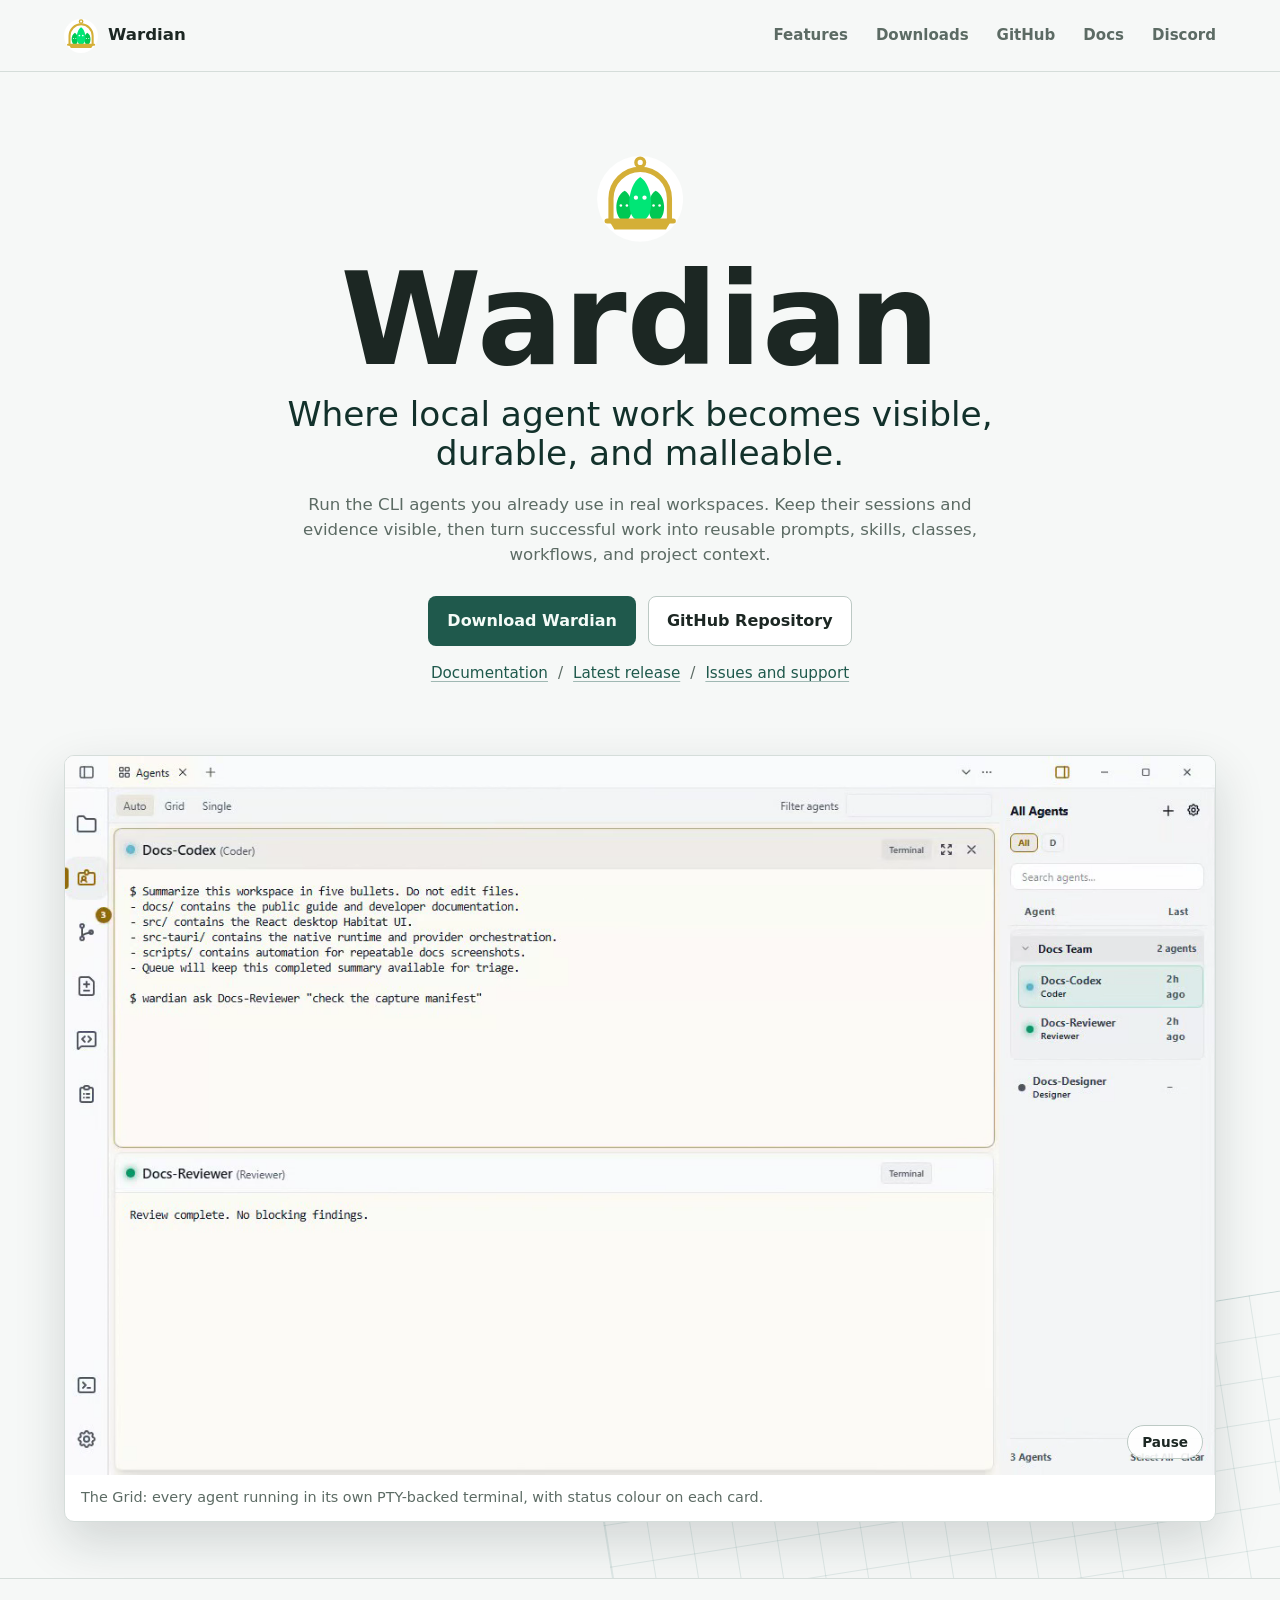
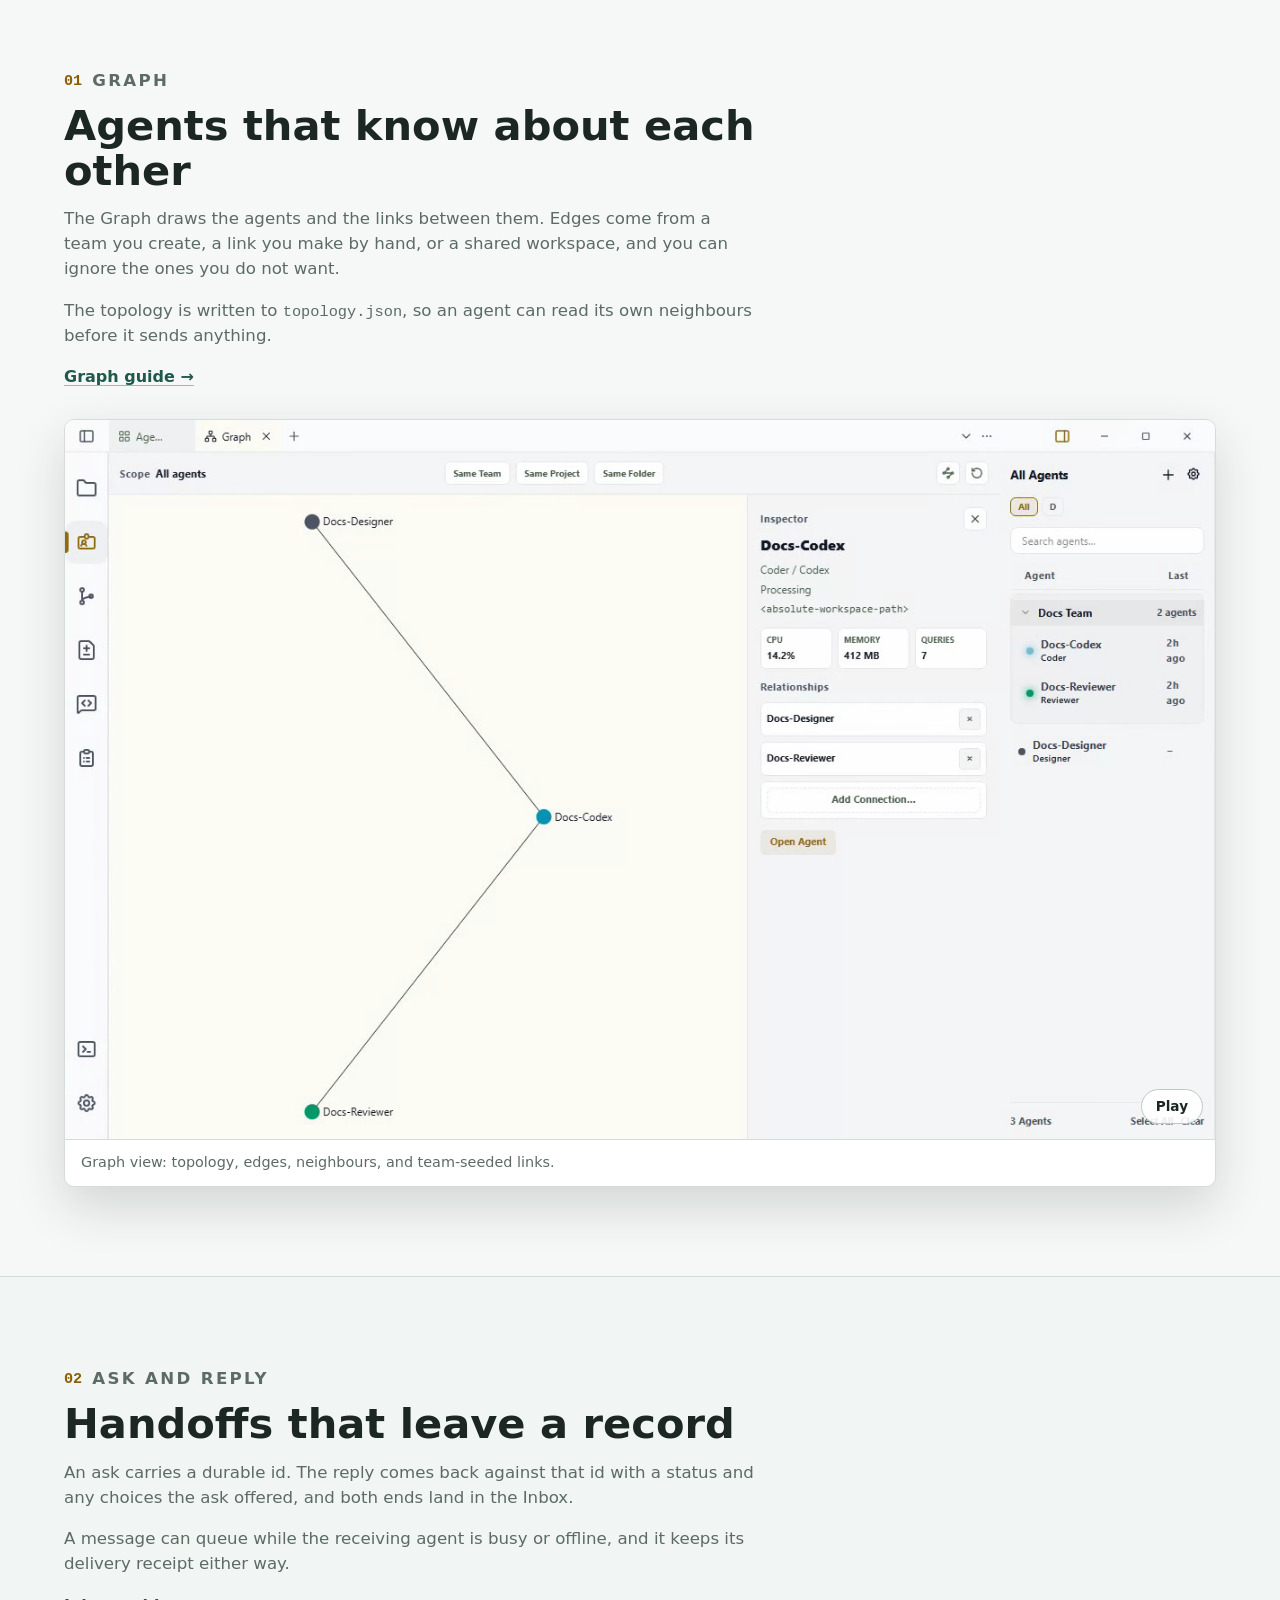
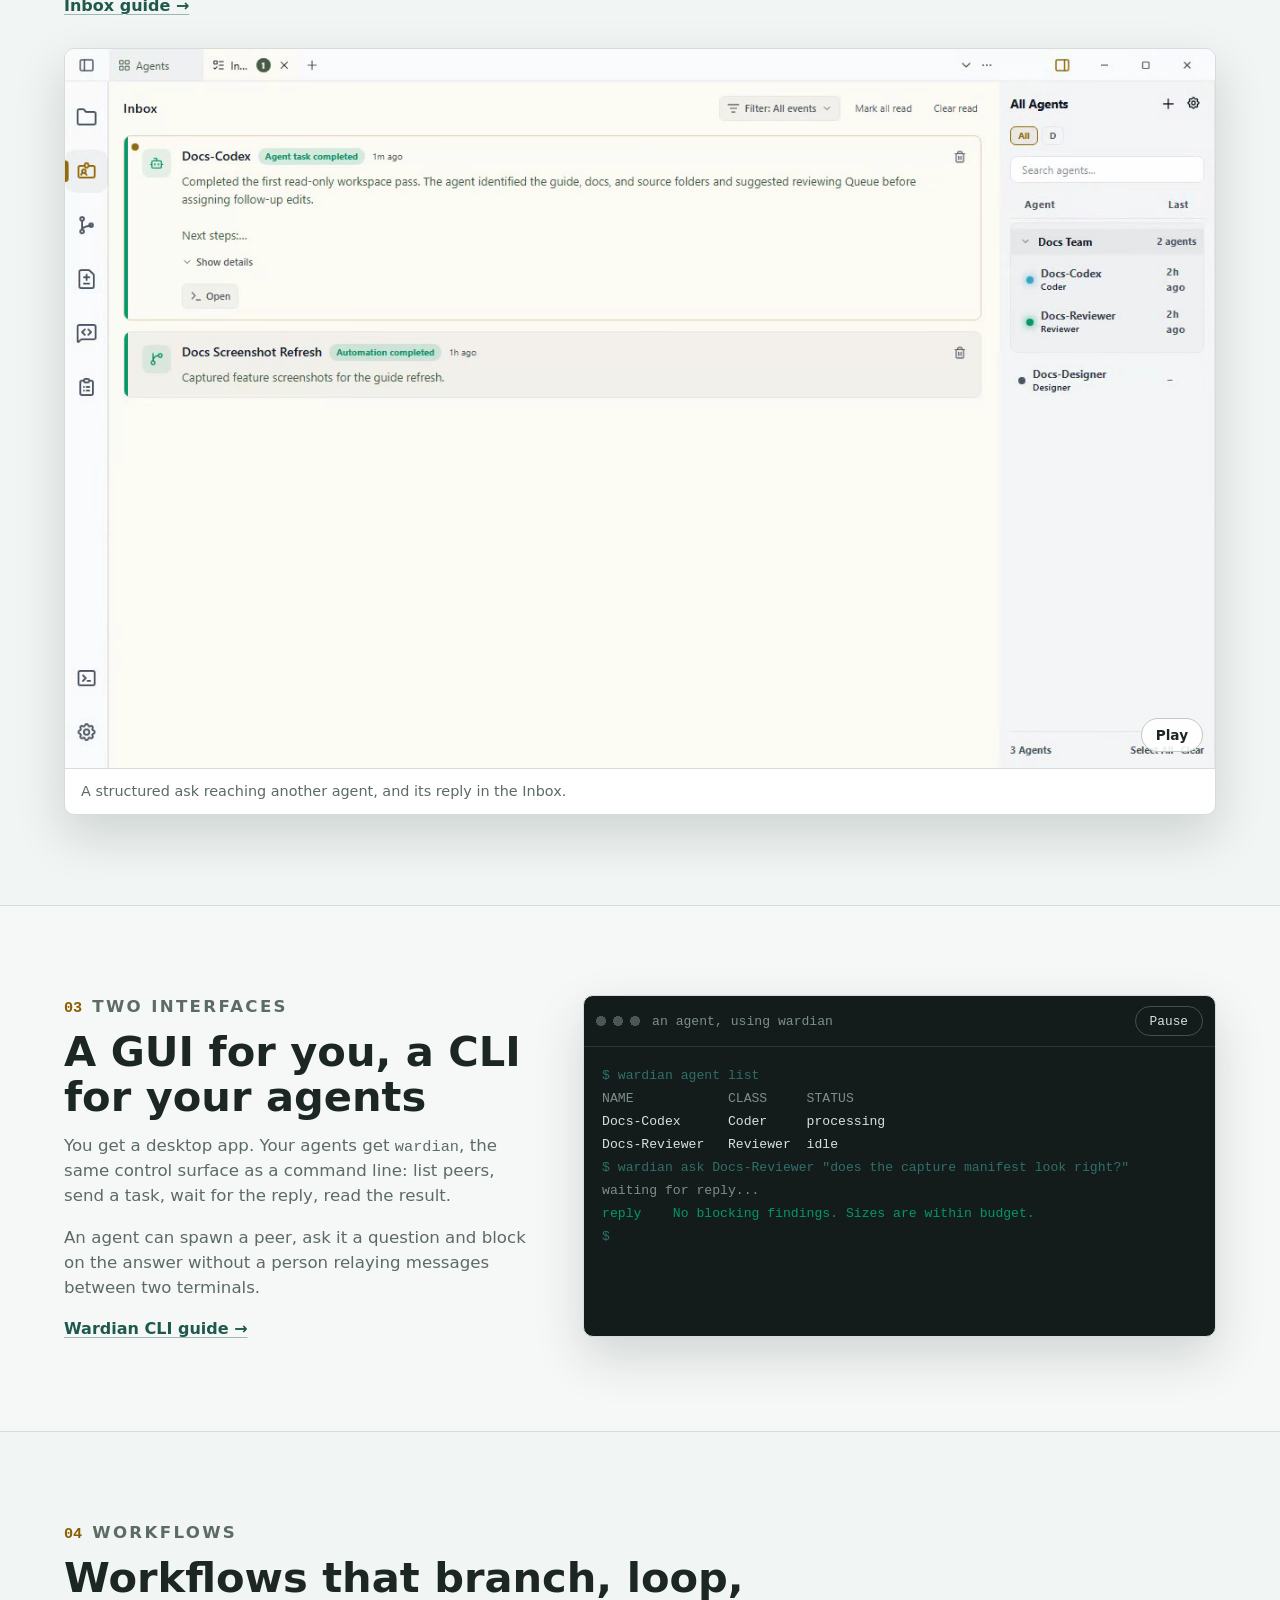
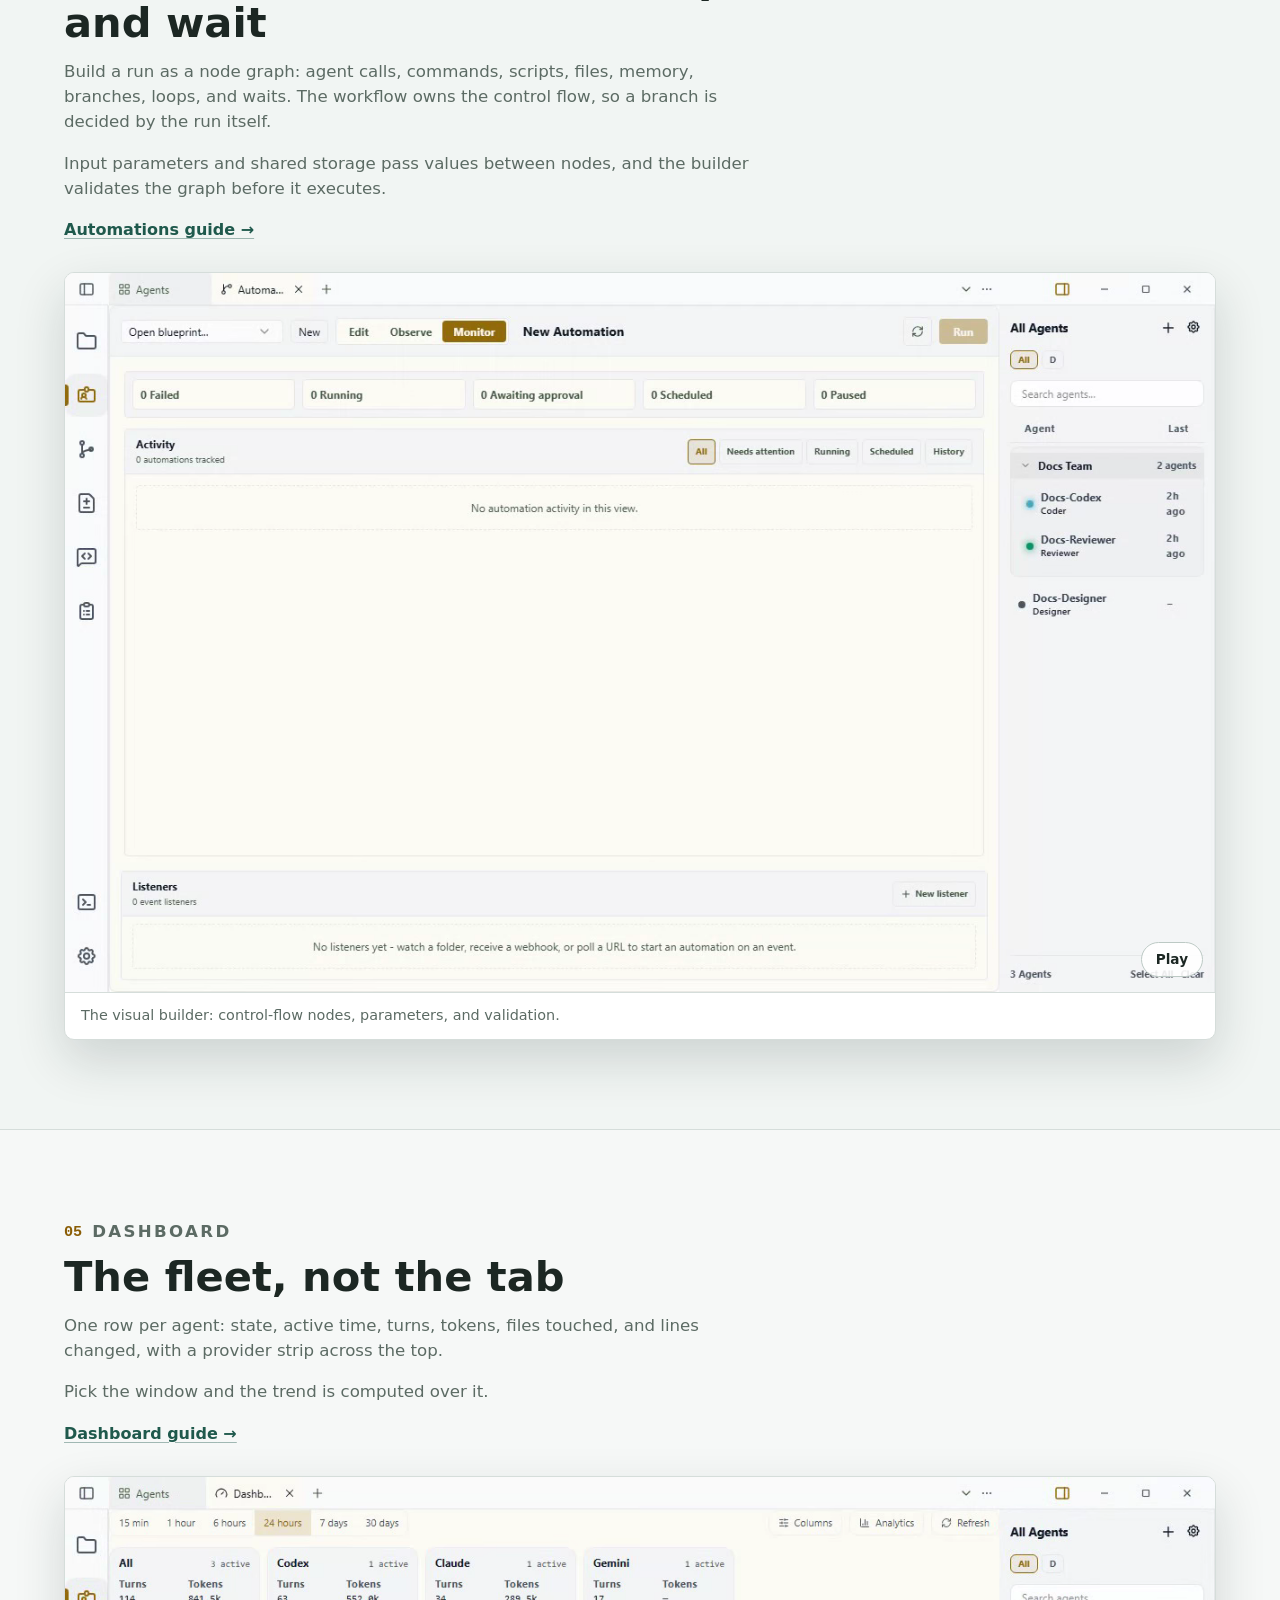
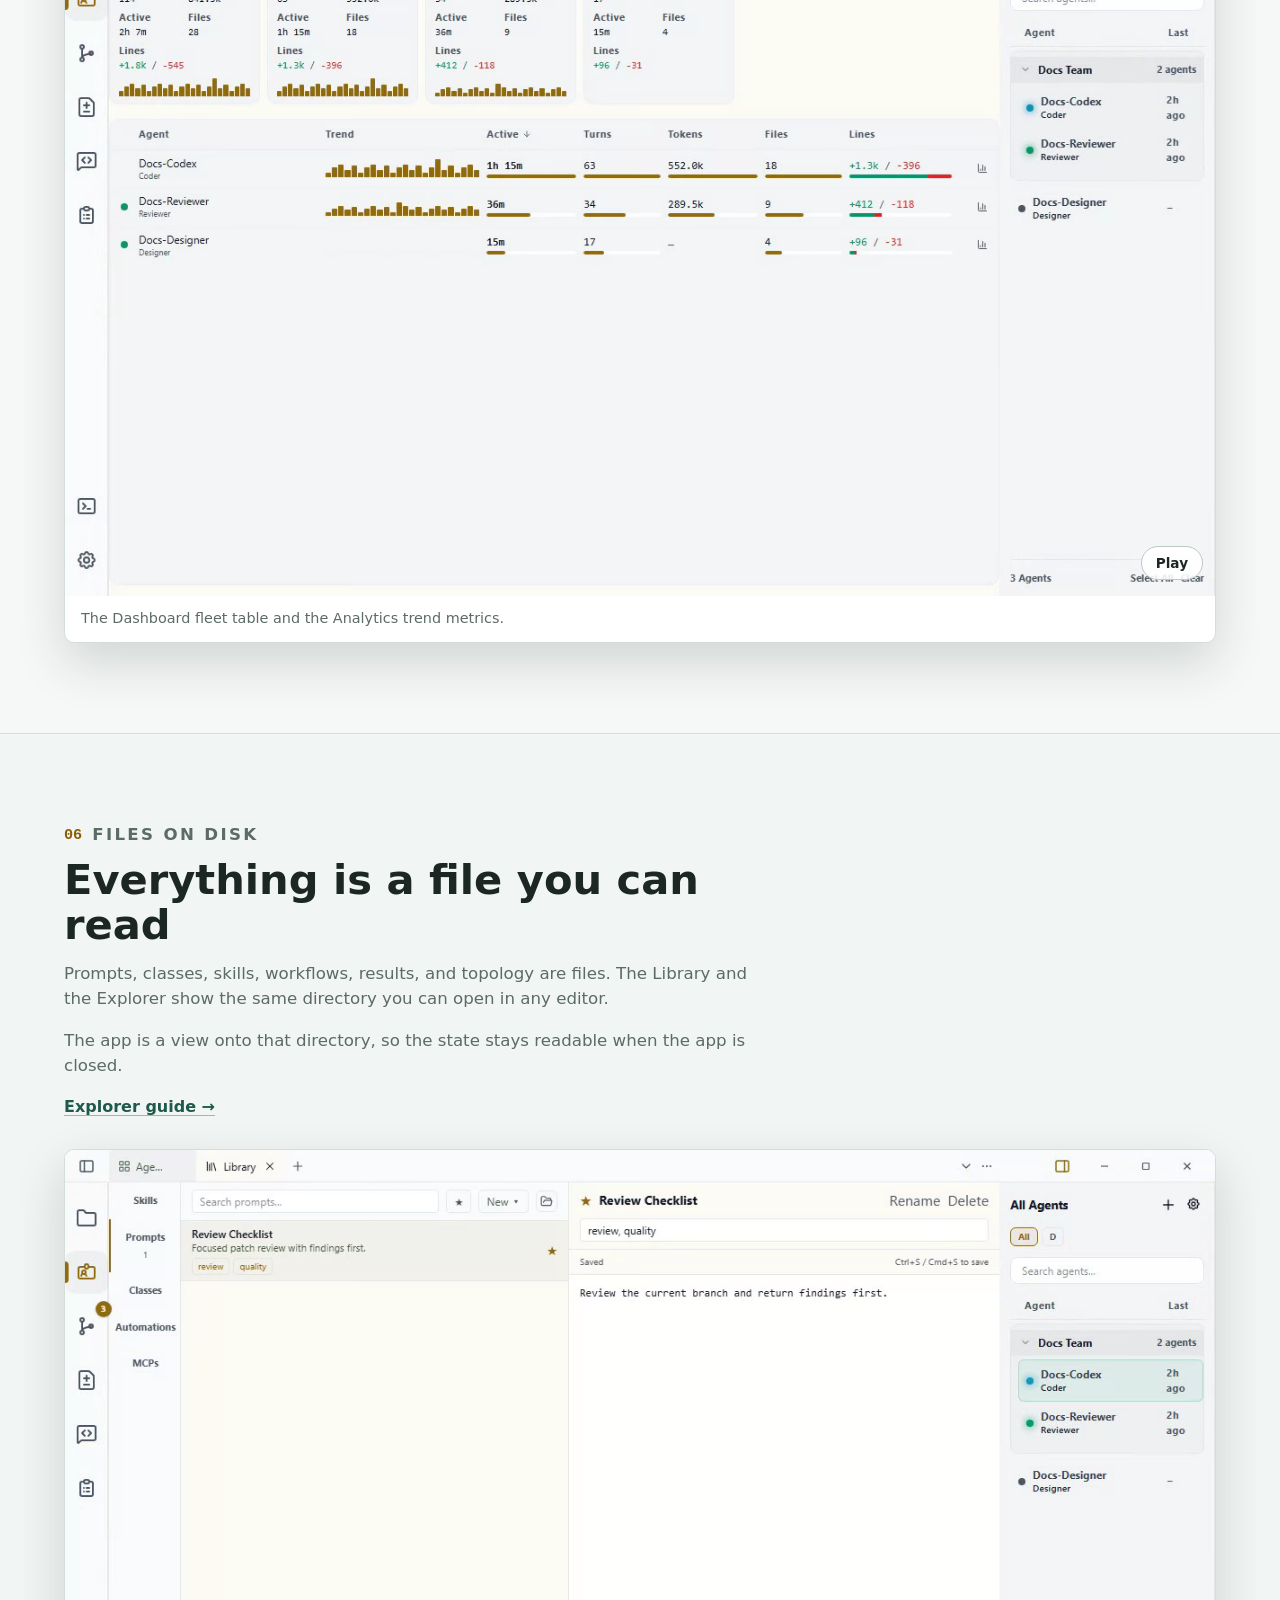
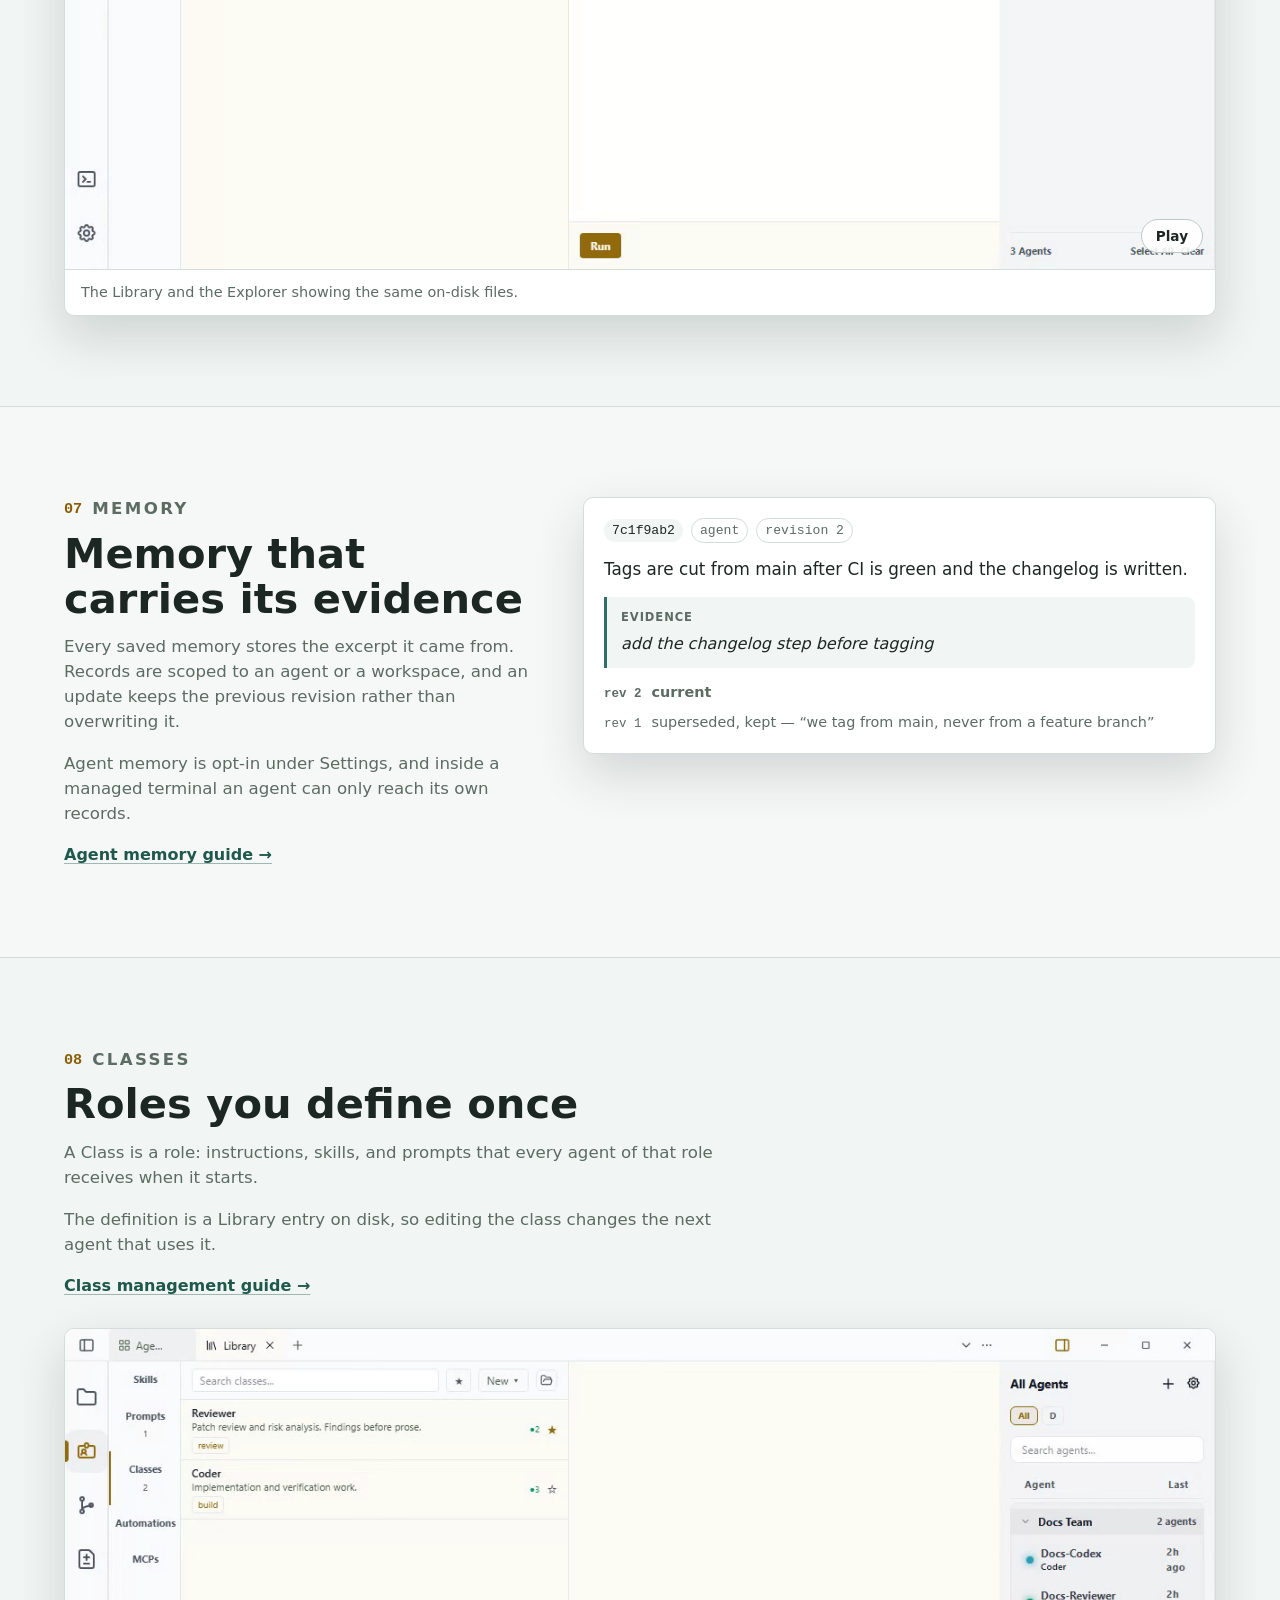
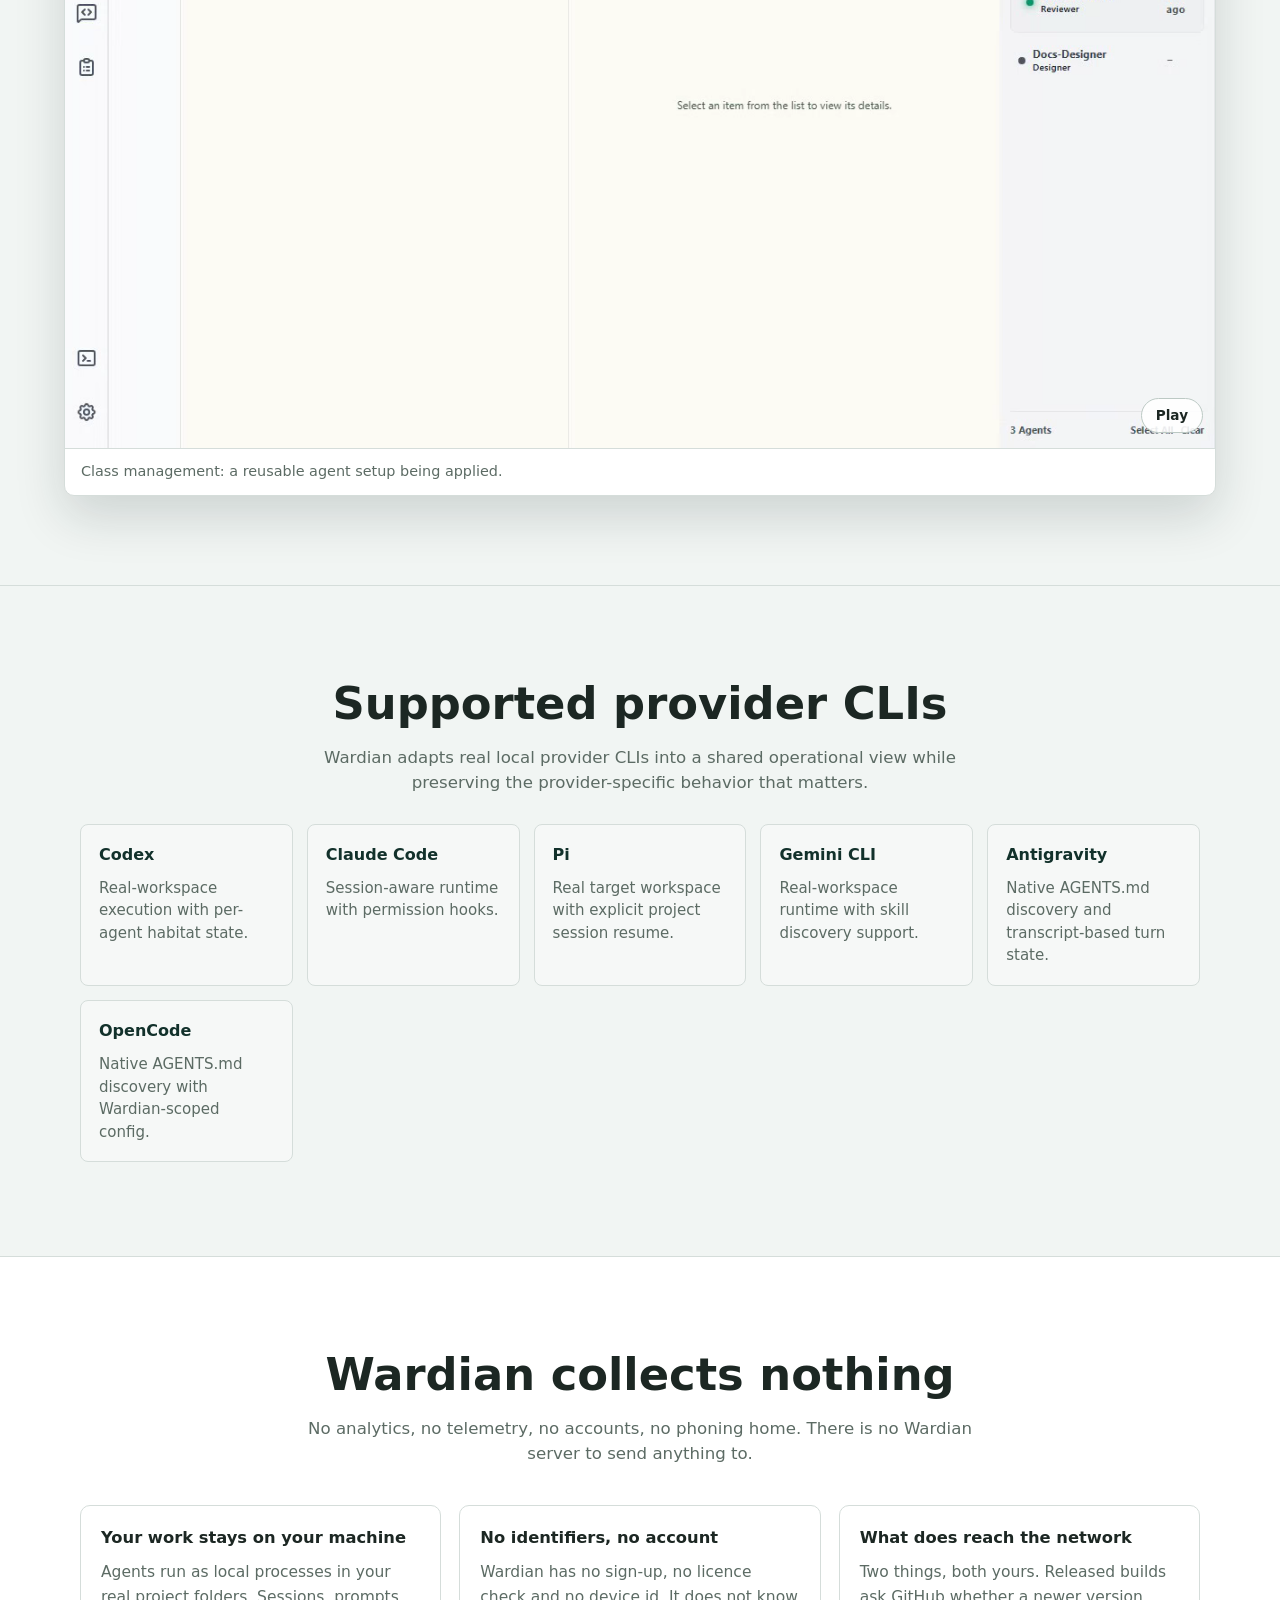
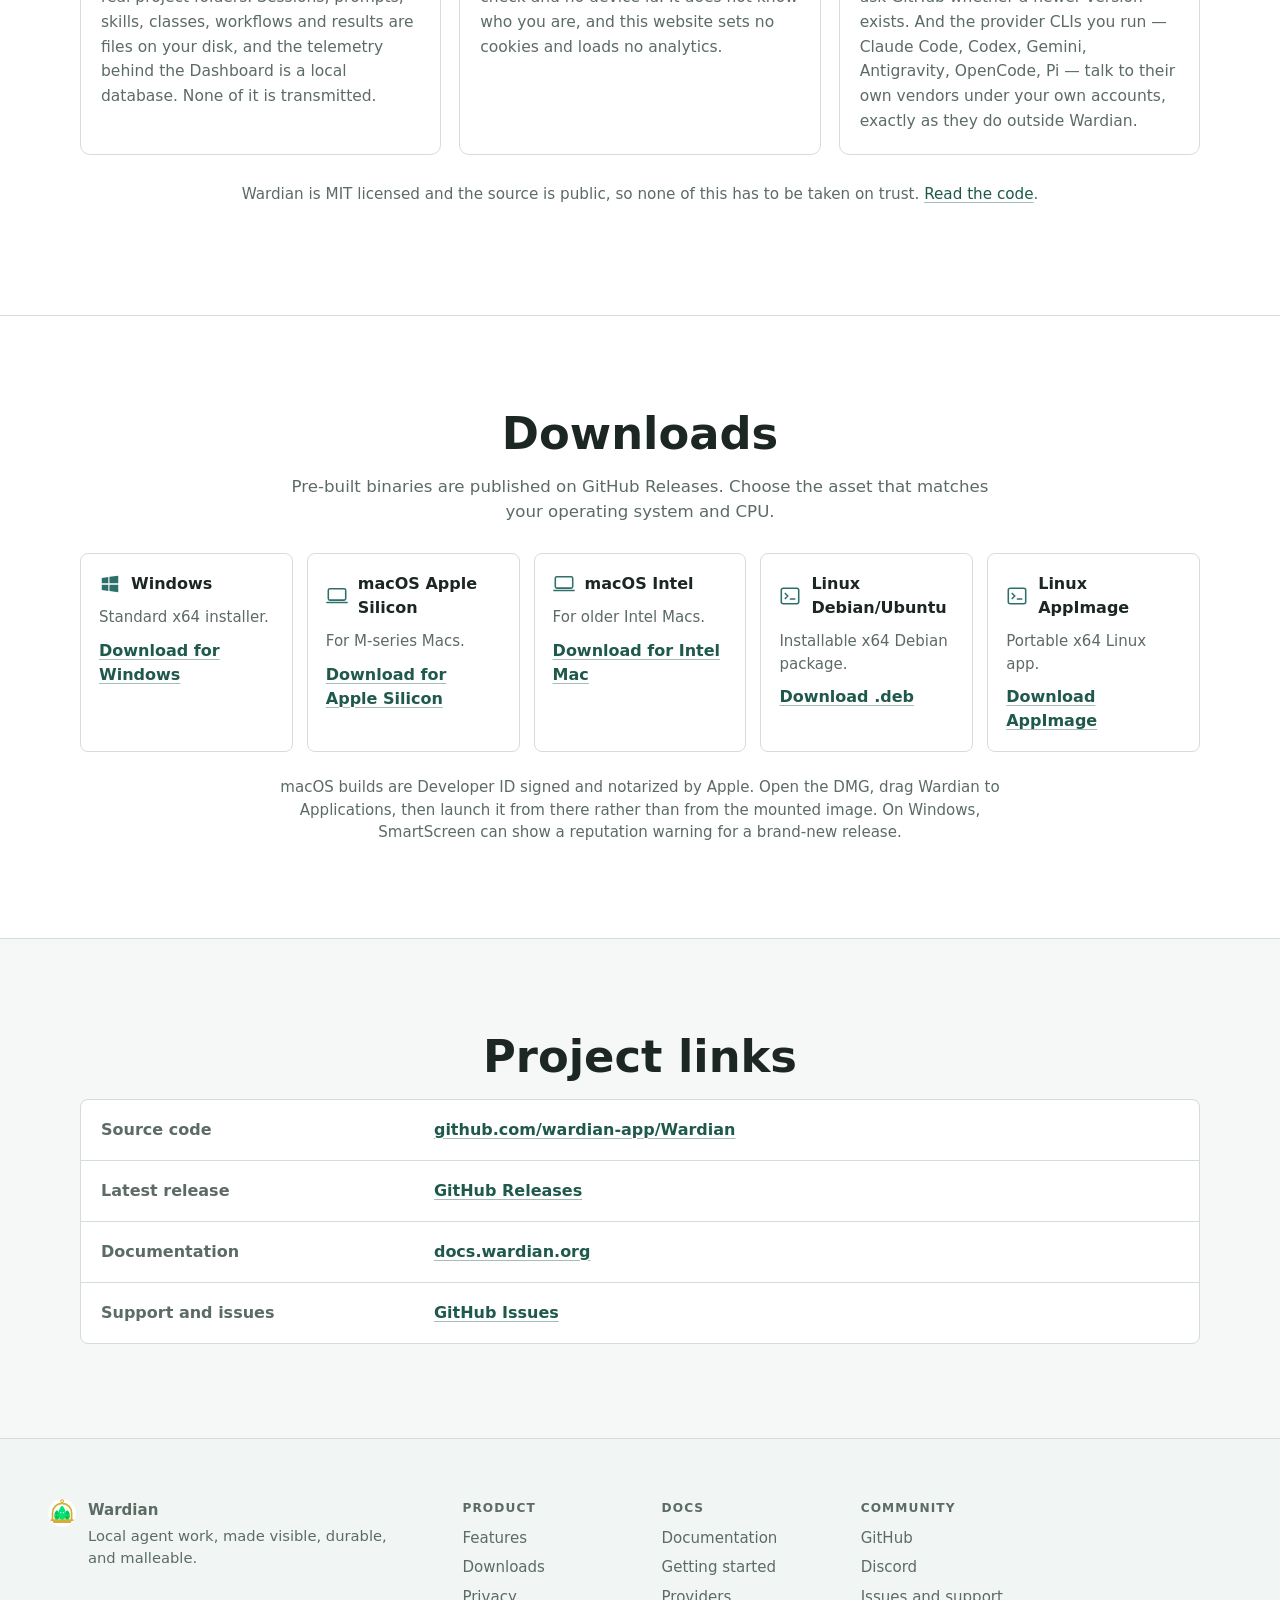
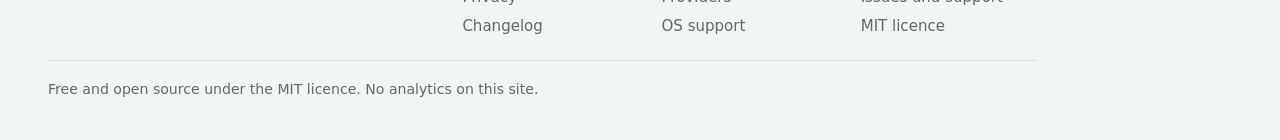
==== index.html @ 12c2a586 "feat: state the zero-collection stance and remove the tracker that contradicted it The site ran Goog" ====
<!doctype html>
<html lang="en">
  <head>
    <meta charset="utf-8">
    <meta name="viewport" content="width=device-width, initial-scale=1">
    <title>Wardian - Local Agent Work, Made Durable</title>
    <meta
      name="description"
      content="Where local agent work becomes visible, durable, and malleable. Run real CLI agents in real workspaces and turn successful work into reusable practice."
    >
    <link rel="canonical" href="https://wardian.org/">
    <meta property="og:title" content="Wardian - Local Agent Work, Made Durable">
    <meta
      property="og:description"
      content="Where local agent work becomes visible, durable, and malleable."
    >
    <meta property="og:url" content="https://wardian.org/">
    <meta property="og:type" content="website">
    <meta property="og:site_name" content="Wardian">
    <meta property="og:image" content="https://wardian.org/assets/wardian-screenshot.png">
    <meta property="og:image:alt" content="Wardian desktop app showing live AI agent terminals and roster status.">
    <meta name="twitter:card" content="summary">
    <meta name="twitter:title" content="Wardian - Local Agent Work, Made Durable">
    <meta name="twitter:description" content="Where local agent work becomes visible, durable, and malleable.">
    <meta name="twitter:image" content="https://wardian.org/assets/wardian-screenshot.png">
    <meta name="theme-color" content="#2f6f6a">
    <link rel="icon" href="favicon.svg" type="image/svg+xml">
    <link rel="stylesheet" href="styles.css">
    <script>
      // Marks the document as scripted so the clips can replace their
      // <noscript> poster images. Without this the page renders the posters.
      document.documentElement.classList.add("js");
    </script>
    <script type="module" src="assets/site.mjs"></script>
  </head>
  <body>
    <a class="skip-link" href="#features">Skip to features</a>

    <header class="site-header">
      <a class="brand" href="/" aria-label="Wardian home">
        <img class="brand-mark" src="assets/wardian-logo.svg" alt="" width="34" height="34">
        <span>Wardian</span>
      </a>
      <nav class="top-nav" aria-label="Primary navigation">
        <a href="#features">Features</a>
        <a href="#downloads">Downloads</a>
        <a href="https://github.com/wardian-app/Wardian">GitHub</a>
        <a href="https://docs.wardian.org/">Docs</a>
        <a href="https://discord.gg/dVF9PgqwnT">Discord</a>
      </nav>
    </header>

    <main>
      <section class="intro" aria-labelledby="intro-title">
        <div class="intro-copy">
          <img class="hero-logo" src="assets/wardian-logo.svg" alt="" width="86" height="86">
          <h1 id="intro-title">Wardian</h1>
          <p class="lede">
            Where local agent work becomes visible, durable, and malleable.
          </p>
          <p class="summary">
            Run the CLI agents you already use in real workspaces. Keep their
            sessions and evidence visible, then turn successful work into
            reusable prompts, skills, classes, workflows, and project context.
          </p>
          <div class="actions" aria-label="Product links">
            <a class="button primary" href="#downloads">Download Wardian</a>
            <a class="button secondary" href="https://github.com/wardian-app/Wardian">
              GitHub Repository
            </a>
          </div>
          <div class="support-links">
            <a href="https://docs.wardian.org/">Documentation</a>
            <span aria-hidden="true">/</span>
            <a href="https://github.com/wardian-app/Wardian/releases/latest">Latest release</a>
            <span aria-hidden="true">/</span>
            <a href="https://github.com/wardian-app/Wardian/issues">Issues and support</a>
          </div>
        </div>

        <figure class="product-visual feature-media" data-clip="hero">
          <video
            class="clip"
            poster="assets/media/hero.png"
            width="1280"
            height="800"
            muted
            loop
            playsinline
            preload="none"
            aria-label="Silent looping recording of the Wardian agent Grid with several live terminals and their status colours."
          >
            <source data-src="assets/media/hero.webm" type="video/webm">
            <source data-src="assets/media/hero.mp4" type="video/mp4">
          </video>
          <noscript>
            <img
              src="assets/media/hero.png"
              alt="The Wardian agent Grid with several live agent terminals and their status colours."
              width="1280"
              height="800"
            >
          </noscript>
          <figcaption>
            The Grid: every agent running in its own PTY-backed terminal, with
            status colour on each card.
          </figcaption>
        </figure>
      </section>

      <div id="features" class="features" role="region" aria-label="What Wardian does">
        <section class="feature" id="feature-graph" data-clip="graph" aria-labelledby="feature-graph-title">
          <div class="feature-inner">
            <div class="feature-copy">
              <p class="feature-eyebrow"><span class="feature-index">01</span> Graph</p>
              <h2 id="feature-graph-title">Agents that know about each other</h2>
              <p>
                The Graph draws the agents and the links between them. Edges
                come from a team you create, a link you make by hand, or a
                shared workspace, and you can ignore the ones you do not want.
              </p>
              <p>
                The topology is written to <code>topology.json</code>, so an
                agent can read its own neighbours before it sends anything.
              </p>
              <a class="feature-link" href="https://docs.wardian.org/guide/graph">Graph guide</a>
            </div>
            <figure class="feature-media">
              <video
                class="clip"
                poster="assets/media/graph.png"
                width="1280"
                height="800"
                muted
                loop
                playsinline
                preload="none"
                aria-label="Silent looping recording of the Wardian Graph view showing agent topology, edges, and neighbours."
              >
                <source data-src="assets/media/graph.webm" type="video/webm">
                <source data-src="assets/media/graph.mp4" type="video/mp4">
              </video>
              <noscript>
                <img
                  src="assets/media/graph.png"
                  alt="The Wardian Graph view showing agent topology, edges, and neighbours."
                  width="1280"
                  height="800"
                >
              </noscript>
              <figcaption>Graph view: topology, edges, neighbours, and team-seeded links.</figcaption>
            </figure>
          </div>
        </section>

        <section class="feature" id="feature-ask-reply" data-clip="ask-reply" aria-labelledby="feature-ask-reply-title">
          <div class="feature-inner">
            <div class="feature-copy">
              <p class="feature-eyebrow"><span class="feature-index">02</span> Ask and reply</p>
              <h2 id="feature-ask-reply-title">Handoffs that leave a record</h2>
              <p>
                An ask carries a durable id. The reply comes back against that
                id with a status and any choices the ask offered, and both ends
                land in the Inbox.
              </p>
              <p>
                A message can queue while the receiving agent is busy or
                offline, and it keeps its delivery receipt either way.
              </p>
              <a class="feature-link" href="https://docs.wardian.org/guide/inbox">Inbox guide</a>
            </div>
            <figure class="feature-media">
              <video
                class="clip"
                poster="assets/media/ask-reply.png"
                width="1280"
                height="800"
                muted
                loop
                playsinline
                preload="none"
                aria-label="Silent looping recording of a structured ask reaching another Wardian agent and its reply appearing in the Inbox."
              >
                <source data-src="assets/media/ask-reply.webm" type="video/webm">
                <source data-src="assets/media/ask-reply.mp4" type="video/mp4">
              </video>
              <noscript>
                <img
                  src="assets/media/ask-reply.png"
                  alt="A structured ask reaching another Wardian agent and its reply appearing in the Inbox."
                  width="1280"
                  height="800"
                >
              </noscript>
              <figcaption>A structured ask reaching another agent, and its reply in the Inbox.</figcaption>
            </figure>
          </div>
        </section>

        <section class="feature widget-section" id="claim-cli" aria-labelledby="claim-cli-title">
          <div class="feature-inner">
            <div class="feature-copy">
              <p class="feature-eyebrow"><span class="feature-index">03</span> Two interfaces</p>
              <h2 id="claim-cli-title">A GUI for you, a CLI for your agents</h2>
              <p>
                You get a desktop app. Your agents get <code>wardian</code>, the
                same control surface as a command line: list peers, send a task,
                wait for the reply, read the result.
              </p>
              <p>
                An agent can spawn a peer, ask it a question and block on the
                answer without a person relaying messages between two terminals.
              </p>
              <a class="feature-link" href="https://docs.wardian.org/guide/cli">Wardian CLI guide</a>
            </div>

            <div class="terminal" data-terminal>
              <div class="terminal-bar">
                <span class="terminal-dots" aria-hidden="true"></span>
                <span class="terminal-title">an agent, using wardian</span>
                <button class="terminal-toggle" type="button" data-terminal-toggle hidden>
                  Pause
                </button>
              </div>
              <pre class="terminal-body" data-terminal-body tabindex="0"><span class="tl cmd">$ wardian agent list</span>
<span class="tl dim">NAME            CLASS     STATUS</span>
<span class="tl">Docs-Codex      Coder     processing</span>
<span class="tl">Docs-Reviewer   Reviewer  idle</span>
<span class="tl cmd">$ wardian ask Docs-Reviewer "does the capture manifest look right?"</span>
<span class="tl dim">waiting for reply...</span>
<span class="tl ok">reply    No blocking findings. Sizes are within budget.</span>
<span class="tl cmd">$ wardian agent spawn --class Coder --name Docs-Encoder</span>
<span class="tl ok">spawned  Docs-Encoder  class=Coder</span>
<span class="tl cmd">$ wardian memory save "Clips render near 1200px, so capture at 1280" \</span>
<span class="tl cmd">    --evidence "a 1600px capture was shown at 0.4x and text turned to mush"</span>
<span class="tl ok">saved    id=7c1f9ab2  scope=workspace  revision=1</span></pre>
            </div>
          </div>
        </section>

        <section class="feature" id="feature-workflows" data-clip="workflows" aria-labelledby="feature-workflows-title">
          <div class="feature-inner">
            <div class="feature-copy">
              <p class="feature-eyebrow"><span class="feature-index">04</span> Workflows</p>
              <h2 id="feature-workflows-title">Workflows that branch, loop, and wait</h2>
              <p>
                Build a run as a node graph: agent calls, commands, scripts,
                files, memory, branches, loops, and waits. The workflow owns the
                control flow, so a branch is decided by the run itself.
              </p>
              <p>
                Input parameters and shared storage pass values between nodes,
                and the builder validates the graph before it executes.
              </p>
              <a class="feature-link" href="https://docs.wardian.org/guide/automations">Automations guide</a>
            </div>
            <figure class="feature-media">
              <video
                class="clip"
                poster="assets/media/workflows.png"
                width="1280"
                height="800"
                muted
                loop
                playsinline
                preload="none"
                aria-label="Silent looping recording of the Wardian visual workflow builder with control-flow nodes, parameters, and validation."
              >
                <source data-src="assets/media/workflows.webm" type="video/webm">
                <source data-src="assets/media/workflows.mp4" type="video/mp4">
              </video>
              <noscript>
                <img
                  src="assets/media/workflows.png"
                  alt="The Wardian visual workflow builder with control-flow nodes, parameters, and validation."
                  width="1280"
                  height="800"
                >
              </noscript>
              <figcaption>The visual builder: control-flow nodes, parameters, and validation.</figcaption>
            </figure>
          </div>
        </section>

        <section class="feature" id="feature-dashboard" data-clip="dashboard" aria-labelledby="feature-dashboard-title">
          <div class="feature-inner">
            <div class="feature-copy">
              <p class="feature-eyebrow"><span class="feature-index">05</span> Dashboard</p>
              <h2 id="feature-dashboard-title">The fleet, not the tab</h2>
              <p>
                One row per agent: state, active time, turns, tokens, files
                touched, and lines changed, with a provider strip across the
                top.
              </p>
              <p>
                Pick the window and the trend is computed over it.
              </p>
              <a class="feature-link" href="https://docs.wardian.org/guide/dashboard">Dashboard guide</a>
            </div>
            <figure class="feature-media">
              <video
                class="clip"
                poster="assets/media/dashboard.png"
                width="1280"
                height="800"
                muted
                loop
                playsinline
                preload="none"
                aria-label="Silent looping recording of the Wardian Dashboard fleet table and Analytics trend metrics."
              >
                <source data-src="assets/media/dashboard.webm" type="video/webm">
                <source data-src="assets/media/dashboard.mp4" type="video/mp4">
              </video>
              <noscript>
                <img
                  src="assets/media/dashboard.png"
                  alt="The Wardian Dashboard fleet table and Analytics trend metrics."
                  width="1280"
                  height="800"
                >
              </noscript>
              <figcaption>The Dashboard fleet table and the Analytics trend metrics.</figcaption>
            </figure>
          </div>
        </section>

        <section class="feature" id="feature-markdown-truth" data-clip="markdown-truth" aria-labelledby="feature-markdown-truth-title">
          <div class="feature-inner">
            <div class="feature-copy">
              <p class="feature-eyebrow"><span class="feature-index">06</span> Files on disk</p>
              <h2 id="feature-markdown-truth-title">Everything is a file you can read</h2>
              <p>
                Prompts, classes, skills, workflows, results, and topology are
                files. The Library and the Explorer show the same directory you
                can open in any editor.
              </p>
              <p>
                The app is a view onto that directory, so the state stays
                readable when the app is closed.
              </p>
              <a class="feature-link" href="https://docs.wardian.org/guide/explorer">Explorer guide</a>
            </div>
            <figure class="feature-media">
              <video
                class="clip"
                poster="assets/media/markdown-truth.png"
                width="1280"
                height="800"
                muted
                loop
                playsinline
                preload="none"
                aria-label="Silent looping recording of the Wardian Library and Explorer showing the same files on disk."
              >
                <source data-src="assets/media/markdown-truth.webm" type="video/webm">
                <source data-src="assets/media/markdown-truth.mp4" type="video/mp4">
              </video>
              <noscript>
                <img
                  src="assets/media/markdown-truth.png"
                  alt="The Wardian Library and Explorer showing the same files on disk."
                  width="1280"
                  height="800"
                >
              </noscript>
              <figcaption>The Library and the Explorer showing the same on-disk files.</figcaption>
            </figure>
          </div>
        </section>

        <section class="feature widget-section" id="claim-memory" aria-labelledby="claim-memory-title">
          <div class="feature-inner">
            <div class="feature-copy">
              <p class="feature-eyebrow"><span class="feature-index">07</span> Memory</p>
              <h2 id="claim-memory-title">Memory that carries its evidence</h2>
              <p>
                Every saved memory stores the excerpt it came from. Records are
                scoped to an agent or a workspace, and an update keeps the
                previous revision rather than overwriting it.
              </p>
              <p>
                Agent memory is opt-in under Settings, and inside a managed
                terminal an agent can only reach its own records.
              </p>
              <a class="feature-link" href="https://docs.wardian.org/guide/agent-memory">Agent memory guide</a>
            </div>

            <div class="record" aria-label="A stored memory and its evidence">
              <div class="record-head">
                <span class="record-id">7c1f9ab2</span>
                <span class="record-scope">agent</span>
                <span class="record-rev">revision 2</span>
              </div>
              <p class="record-text">
                Tags are cut from main after CI is green and the changelog is
                written.
              </p>
              <div class="record-evidence">
                <span class="record-label">Evidence</span>
                <blockquote>add the changelog step before tagging</blockquote>
              </div>
              <ol class="record-history">
                <li class="is-current">
                  <span class="record-rev-tag">rev 2</span>
                  <span class="record-note">current</span>
                </li>
                <li>
                  <span class="record-rev-tag">rev 1</span>
                  <span class="record-note">superseded, kept &mdash; &ldquo;we tag from main, never from a feature branch&rdquo;</span>
                </li>
              </ol>
            </div>
          </div>
        </section>

        <section class="feature" id="feature-classes" data-clip="classes" aria-labelledby="feature-classes-title">
          <div class="feature-inner">
            <div class="feature-copy">
              <p class="feature-eyebrow"><span class="feature-index">08</span> Classes</p>
              <h2 id="feature-classes-title">Roles you define once</h2>
              <p>
                A Class is a role: instructions, skills, and prompts that every
                agent of that role receives when it starts.
              </p>
              <p>
                The definition is a Library entry on disk, so editing the class
                changes the next agent that uses it.
              </p>
              <a class="feature-link" href="https://docs.wardian.org/guide/class-management">Class management guide</a>
            </div>
            <figure class="feature-media">
              <video
                class="clip"
                poster="assets/media/classes.png"
                width="1280"
                height="800"
                muted
                loop
                playsinline
                preload="none"
                aria-label="Silent looping recording of Wardian class management, with a reusable agent setup being applied."
              >
                <source data-src="assets/media/classes.webm" type="video/webm">
                <source data-src="assets/media/classes.mp4" type="video/mp4">
              </video>
              <noscript>
                <img
                  src="assets/media/classes.png"
                  alt="Wardian class management, with a reusable agent setup being applied."
                  width="1280"
                  height="800"
                >
              </noscript>
              <figcaption>Class management: a reusable agent setup being applied.</figcaption>
            </figure>
          </div>
        </section>
      </div>

      <section class="content-band secondary-band" aria-labelledby="support-title">
        <div class="section-inner">
          <h2 id="support-title">Supported provider CLIs</h2>
          <p class="section-lede">
            Wardian adapts real local provider CLIs into a shared operational
            view while preserving the provider-specific behavior that matters.
          </p>
          <div class="provider-grid" aria-label="Supported provider CLIs">
            <article>
              <span>Codex</span>
              <p>Real-workspace execution with per-agent habitat state.</p>
            </article>
            <article>
              <span>Claude Code</span>
              <p>Session-aware runtime with permission hooks.</p>
            </article>
            <article>
              <span>Pi</span>
              <p>Real target workspace with explicit project session resume.</p>
            </article>
            <article>
              <span>Gemini CLI</span>
              <p>Real-workspace runtime with skill discovery support.</p>
            </article>
            <article>
              <span>Antigravity</span>
              <p>Native AGENTS.md discovery and transcript-based turn state.</p>
            </article>
            <article>
              <span>OpenCode</span>
              <p>Native AGENTS.md discovery with Wardian-scoped config.</p>
            </article>
          </div>
        </div>
      </section>

      <section class="content-band privacy-band" id="privacy" aria-labelledby="privacy-title">
        <div class="section-inner">
          <h2 id="privacy-title">Wardian collects nothing</h2>
          <p class="section-lede">
            No analytics, no telemetry, no accounts, no phoning home. There is
            no Wardian server to send anything to.
          </p>

          <div class="privacy-grid">
            <article>
              <h3>Your work stays on your machine</h3>
              <p>
                Agents run as local processes in your real project folders.
                Sessions, prompts, skills, classes, workflows and results are
                files on your disk, and the telemetry behind the Dashboard is a
                local database. None of it is transmitted.
              </p>
            </article>
            <article>
              <h3>No identifiers, no account</h3>
              <p>
                Wardian has no sign-up, no licence check and no device id. It
                does not know who you are, and this website sets no cookies and
                loads no analytics.
              </p>
            </article>
            <article>
              <h3>What does reach the network</h3>
              <p>
                Two things, both yours. Released builds ask GitHub whether a
                newer version exists. And the provider CLIs you run &mdash;
                Claude Code, Codex, Gemini, Antigravity, OpenCode, Pi &mdash;
                talk to their own vendors under your own accounts, exactly as
                they do outside Wardian.
              </p>
            </article>
          </div>

          <p class="privacy-note">
            Wardian is MIT licensed and the source is public, so none of this
            has to be taken on trust. <a href="https://github.com/wardian-app/Wardian">Read the code</a>.
          </p>
        </div>
      </section>

      <section class="content-band downloads-band" id="downloads" aria-labelledby="downloads-title">
        <div class="section-inner">
          <h2 id="downloads-title">Downloads</h2>
          <p class="section-lede">
            Pre-built binaries are published on GitHub Releases. Choose the
            asset that matches your operating system and CPU.
          </p>
          <div class="download-grid">
            <article>
              <h3><svg class="dl-icon" viewBox="0 0 24 24" aria-hidden="true" focusable="false"><path d="M3 5.4 10.2 4.4V11.3H3zM11.4 4.2 21 3v8.3H11.4zM3 12.7h7.2v6.9L3 18.6zM11.4 12.7H21V21l-9.6-1.3z"/></svg>Windows</h3>
              <p>Standard x64 installer.</p>
              <a href="/download/windows/">Download for Windows</a>
            </article>
            <article>
              <h3><svg class="dl-icon" viewBox="0 0 24 24" aria-hidden="true" focusable="false"><rect x="2.5" y="4" width="19" height="12.5" rx="1.8" fill="none" stroke="currentColor" stroke-width="1.7"/><path d="M1 19h22" fill="none" stroke="currentColor" stroke-width="1.7" stroke-linecap="round"/></svg>macOS Apple Silicon</h3>
              <p>For M-series Macs.</p>
              <a href="/download/macos-apple-silicon/">Download for Apple Silicon</a>
            </article>
            <article>
              <h3><svg class="dl-icon" viewBox="0 0 24 24" aria-hidden="true" focusable="false"><rect x="2.5" y="4" width="19" height="12.5" rx="1.8" fill="none" stroke="currentColor" stroke-width="1.7"/><path d="M1 19h22" fill="none" stroke="currentColor" stroke-width="1.7" stroke-linecap="round"/></svg>macOS Intel</h3>
              <p>For older Intel Macs.</p>
              <a href="/download/macos-intel/">Download for Intel Mac</a>
            </article>
            <article>
              <h3><svg class="dl-icon" viewBox="0 0 24 24" aria-hidden="true" focusable="false"><rect x="2.5" y="3.5" width="19" height="17" rx="2.2" fill="none" stroke="currentColor" stroke-width="1.7"/><path d="M6.8 9.2 9.6 12l-2.8 2.8M12.4 15.2h4.8" fill="none" stroke="currentColor" stroke-width="1.7" stroke-linecap="round" stroke-linejoin="round"/></svg>Linux Debian/Ubuntu</h3>
              <p>Installable x64 Debian package.</p>
              <a href="/download/linux-deb/">Download .deb</a>
            </article>
            <article>
              <h3><svg class="dl-icon" viewBox="0 0 24 24" aria-hidden="true" focusable="false"><rect x="2.5" y="3.5" width="19" height="17" rx="2.2" fill="none" stroke="currentColor" stroke-width="1.7"/><path d="M6.8 9.2 9.6 12l-2.8 2.8M12.4 15.2h4.8" fill="none" stroke="currentColor" stroke-width="1.7" stroke-linecap="round" stroke-linejoin="round"/></svg>Linux AppImage</h3>
              <p>Portable x64 Linux app.</p>
              <a href="/download/linux-appimage/">Download AppImage</a>
            </article>
          </div>
          <p class="download-note">
            macOS builds are Developer ID signed and notarized by Apple. Open
            the DMG, drag Wardian to Applications, then launch it from there
            rather than from the mounted image. On Windows, SmartScreen can
            show a reputation warning for a brand-new release.
          </p>
        </div>
      </section>

      <section class="links-section" aria-labelledby="links-title">
        <div class="section-inner">
          <h2 id="links-title">Project links</h2>
          <ul class="resource-list">
            <li>
              <span>Source code</span>
              <a href="https://github.com/wardian-app/Wardian">github.com/wardian-app/Wardian</a>
            </li>
            <li>
              <span>Latest release</span>
              <a href="https://github.com/wardian-app/Wardian/releases/latest">GitHub Releases</a>
            </li>
            <li>
              <span>Documentation</span>
              <a href="https://docs.wardian.org/">docs.wardian.org</a>
            </li>
            <li>
              <span>Support and issues</span>
              <a href="https://github.com/wardian-app/Wardian/issues">GitHub Issues</a>
            </li>
          </ul>
        </div>
      </section>
    </main>

    <footer class="site-footer">
      <div class="footer-inner">
        <div class="footer-brand">
          <img class="footer-mark" src="assets/wardian-logo.svg" alt="" width="28" height="28">
          <div>
            <p class="footer-name">Wardian</p>
            <p class="footer-tag">Local agent work, made visible, durable, and malleable.</p>
          </div>
        </div>

        <nav class="footer-links" aria-label="Footer">
          <div>
            <h2>Product</h2>
            <ul>
              <li><a href="#features">Features</a></li>
              <li><a href="#downloads">Downloads</a></li>
              <li><a href="#privacy">Privacy</a></li>
              <li><a href="https://github.com/wardian-app/Wardian/releases">Changelog</a></li>
            </ul>
          </div>
          <div>
            <h2>Docs</h2>
            <ul>
              <li><a href="https://docs.wardian.org/">Documentation</a></li>
              <li><a href="https://docs.wardian.org/guide/getting-started">Getting started</a></li>
              <li><a href="https://docs.wardian.org/providers">Providers</a></li>
              <li><a href="https://docs.wardian.org/os-support">OS support</a></li>
            </ul>
          </div>
          <div>
            <h2>Community</h2>
            <ul>
              <li><a href="https://github.com/wardian-app/Wardian">GitHub</a></li>
              <li><a href="https://discord.gg/dVF9PgqwnT">Discord</a></li>
              <li><a href="https://github.com/wardian-app/Wardian/issues">Issues and support</a></li>
              <li><a href="https://github.com/wardian-app/Wardian/blob/main/LICENSE">MIT licence</a></li>
            </ul>
          </div>
        </nav>
      </div>

      <p class="footer-legal">
        Free and open source under the MIT licence. No analytics on this site.
      </p>
    </footer>
  </body>
</html>
---- styles.css ----
/*
 * Wardian homepage styles.
 *
 * The full light palette is defined on :root. The dark block below overrides
 * only the tokens that change, so every colour has exactly one source.
 */

:root {
  color-scheme: light;

  --bg: #f6f8f7;
  --surface: #ffffff;
  --surface-2: #f1f5f3;
  --ink: #1c2723;
  --ink-strong: #12312b;
  --muted: #5c6b64;
  --line: #d5ddda;
  --line-strong: #bcc9c4;

  --accent: #2f6f6a;
  --accent-strong: #1f594c;
  --signal: #8a5d05;

  /* Agent status colours, from the app's semantic theme tokens. */
  --status-idle: #059669;
  --status-processing: #0891b2;
  --status-action: #d97706;
  --status-off: #4b5563;
  --status-error: #dc2626;

  /* Delivery-state diagram accent that is not already a status colour. */
  --node-accepted: #2563eb;

  --term-bg: #141c1b;
  --term-ink: #d7e2df;
  --term-dim: #7d8f8a;

  --shadow: 0 20px 50px rgb(20 40 35 / 16%);
  --grid-line: rgb(47 111 106 / 12%);

  font-family:
    Inter, ui-sans-serif, system-ui, -apple-system, BlinkMacSystemFont, "Segoe UI",
    sans-serif;
  --mono:
    "SFMono-Regular", ui-monospace, Consolas, "Liberation Mono", monospace;
}

@media (prefers-color-scheme: dark) {
  :root {
    color-scheme: dark;

    --bg: #141414;
    --surface: #191919;
    --surface-2: #212121;
    --ink: #ececec;
    --ink-strong: #ffffff;
    --muted: #9ba5a1;
    --line: #2f2f2f;
    --line-strong: #3d3d3d;

    --accent: #5fd1c4;
    --accent-strong: #8ae4da;
    --signal: #f2c14e;

    --status-idle: #10b981;
    --status-processing: #22d3ee;
    --status-action: #f59e0b;
    --status-off: #6e7681;
    --status-error: #ef4444;

    --node-accepted: #3b82f6;

    --term-bg: #101010;
    --term-ink: #ececec;
    --term-dim: #8b8b8b;

    --shadow: 0 20px 50px rgb(0 0 0 / 45%);
    --grid-line: rgb(95 209 196 / 10%);
  }
}

* {
  box-sizing: border-box;
}

html {
  background: var(--bg);
  color: var(--ink);
}

body {
  min-width: 320px;
  margin: 0;
  overflow-x: hidden;
  font-size: 16px;
  line-height: 1.5;
}

a {
  color: var(--accent-strong);
  text-decoration-color: color-mix(in srgb, var(--accent-strong) 40%, transparent);
  text-decoration-thickness: 1px;
  text-underline-offset: 0.2em;
}

a:hover {
  color: var(--accent);
}

code {
  font-family: var(--mono);
  font-size: 0.92em;
}

.skip-link {
  position: absolute;
  left: -9999px;
  z-index: 20;
  padding: 12px 18px;
  border-radius: 8px;
  background: var(--surface);
  font-weight: 700;
}

.skip-link:focus {
  left: 16px;
  top: 16px;
}

:focus-visible {
  outline: 2px solid var(--accent);
  outline-offset: 3px;
}

/* --------------------------------------------------------------- header */

.site-header {
  position: sticky;
  top: 0;
  z-index: 10;
  display: flex;
  align-items: center;
  justify-content: space-between;
  gap: 24px;
  min-height: 72px;
  padding: 16px clamp(16px, 5vw, 72px);
  border-bottom: 1px solid var(--line);
  background: color-mix(in srgb, var(--bg) 92%, transparent);
  backdrop-filter: blur(14px);
}

.brand {
  display: inline-flex;
  align-items: center;
  gap: 10px;
  color: var(--ink);
  font-size: 1.04rem;
  font-weight: 700;
  text-decoration: none;
}

.brand-mark {
  width: 34px;
  height: 34px;
  object-fit: contain;
}

.top-nav {
  display: flex;
  flex-wrap: wrap;
  align-items: center;
  gap: clamp(12px, 3vw, 28px);
  color: var(--muted);
  font-size: 0.94rem;
}

.top-nav a {
  color: var(--muted);
  font-weight: 600;
  text-decoration: none;
}

.top-nav a:hover {
  color: var(--ink);
}

/* ----------------------------------------------------------------- hero */

.intro {
  position: relative;
  display: grid;
  padding: clamp(40px, 7vw, 84px) clamp(16px, 5vw, 72px) 56px;
  overflow: hidden;
  isolation: isolate;
  justify-items: center;
  text-align: center;
}

.intro::before {
  position: absolute;
  inset: auto -8vw -22vw auto;
  z-index: -1;
  width: min(760px, 64vw);
  height: min(520px, 50vw);
  border: 1px solid var(--grid-line);
  background:
    linear-gradient(90deg, var(--grid-line) 1px, transparent 1px),
    linear-gradient(0deg, var(--grid-line) 1px, transparent 1px);
  background-size: 42px 42px;
  content: "";
  transform: rotate(-9deg);
}

.intro-copy {
  max-width: 760px;
}

.hero-logo {
  display: block;
  width: clamp(64px, 9vw, 86px);
  height: auto;
  margin: 0 auto 22px;
}

h1,
h2,
h3,
p {
  margin-top: 0;
}

h1 {
  max-width: 10ch;
  margin: 0 auto 18px;
  font-size: clamp(3.2rem, 12vw, 8rem);
  line-height: 0.88;
}

.lede {
  max-width: 770px;
  margin: 0 auto 20px;
  color: var(--ink-strong);
  font-size: clamp(1.3rem, 3vw, 2.15rem);
  line-height: 1.14;
}

.summary {
  max-width: 700px;
  margin: 0 auto 28px;
  color: var(--muted);
  font-size: 1.04rem;
}

.actions {
  display: flex;
  flex-wrap: wrap;
  justify-content: center;
  gap: 12px;
  margin-bottom: 16px;
}

.button {
  display: inline-flex;
  align-items: center;
  justify-content: center;
  min-height: 46px;
  padding: 12px 18px;
  border: 1px solid transparent;
  border-radius: 8px;
  font-weight: 700;
  text-decoration: none;
}

.button.primary {
  background: var(--accent-strong);
  color: #f4fbf7;
}

.button.primary:hover {
  background: var(--accent);
  color: #f4fbf7;
}

@media (prefers-color-scheme: dark) {
  .button.primary,
  .button.primary:hover {
    color: #0d1614;
  }
}

.button.secondary {
  border-color: var(--line-strong);
  background: var(--surface);
  color: var(--ink);
}

.button.secondary:hover {
  border-color: var(--accent);
  color: var(--accent);
}

.support-links {
  display: flex;
  flex-wrap: wrap;
  justify-content: center;
  gap: 10px;
  color: var(--muted);
  font-size: 0.95rem;
}

.product-visual {
  width: min(100%, 1240px);
  margin: clamp(34px, 7vw, 70px) auto 0;
  border: 1px solid var(--line);
  border-radius: 10px;
  background: var(--surface);
  box-shadow: var(--shadow);
  overflow: hidden;
}

.product-visual img {
  display: block;
  width: 100%;
  height: auto;
}

/* ------------------------------------------------------------- features */

.feature {
  padding: clamp(48px, 7vw, 92px) clamp(16px, 5vw, 72px);
  border-top: 1px solid var(--line);
  background: var(--bg);
}

.feature:nth-of-type(even) {
  background: var(--surface-2);
}

.feature-inner {
  display: grid;
  align-items: center;
  gap: clamp(24px, 4vw, 56px);
  grid-template-columns: minmax(0, 0.85fr) minmax(0, 1.15fr);
  max-width: 1180px;
  margin: 0 auto;
}

.feature:nth-of-type(even) .feature-copy {
  order: 2;
}

.feature-copy p {
  max-width: 46ch;
  color: var(--muted);
  font-size: 1.04rem;
}

.feature-eyebrow {
  display: flex;
  align-items: center;
  gap: 10px;
  margin-bottom: 10px;
  color: var(--muted);
  font-size: 0.82rem;
  font-weight: 700;
  letter-spacing: 0.14em;
  text-transform: uppercase;
}

.feature-index {
  color: var(--signal);
  font-family: var(--mono);
  font-size: 0.95rem;
  letter-spacing: 0;
}

.feature-copy h2 {
  margin-bottom: 14px;
  font-size: clamp(1.7rem, 3.6vw, 2.6rem);
  line-height: 1.08;
}

.feature-link {
  display: inline-block;
  font-weight: 700;
}

.feature-link::after {
  content: " \2192";
}

.feature-media {
  position: relative;
  margin: 0;
  border: 1px solid var(--line);
  border-radius: 10px;
  background: var(--surface);
  box-shadow: var(--shadow);
  overflow: hidden;
}

.product-visual.feature-media {
  margin: clamp(34px, 7vw, 70px) auto 0;
}

.feature-media video {
  display: none;
  width: 100%;
  height: auto;
  aspect-ratio: 8 / 5;
  background: var(--surface-2);
}

.js .feature-media video {
  display: block;
}

.feature-media img {
  display: block;
  width: 100%;
  height: auto;
}

.feature-media figcaption {
  padding: 12px 16px;
  border-top: 1px solid var(--line);
  color: var(--muted);
  font-size: 0.9rem;
  text-align: left;
}

.clip-control {
  position: absolute;
  right: 12px;
  bottom: 62px;
  min-height: 34px;
  padding: 6px 14px;
  border: 1px solid var(--line-strong);
  border-radius: 999px;
  background: color-mix(in srgb, var(--surface) 88%, transparent);
  color: var(--ink);
  font: inherit;
  font-size: 0.85rem;
  font-weight: 700;
  cursor: pointer;
}

.clip-control:hover {
  border-color: var(--accent);
  color: var(--accent);
}

/* ------------------------------------------------------------- widgets */

.widget {
  max-width: 1180px;
  margin: clamp(32px, 5vw, 56px) auto 0;
  padding-top: clamp(24px, 4vw, 40px);
  border-top: 1px solid var(--line);
}

.widget h3 {
  margin-bottom: 6px;
  font-size: 1.15rem;
}

.widget-lede {
  max-width: 54ch;
  margin-bottom: 22px;
  color: var(--muted);
  font-size: 0.98rem;
}

.legend-list {
  display: grid;
  gap: 12px;
  grid-template-columns: repeat(auto-fit, minmax(190px, 1fr));
  margin: 0;
  padding: 0;
  list-style: none;
}

.legend-item {
  padding: 14px 16px;
  border: 1px solid var(--line);
  border-left: 4px solid var(--dot);
  border-radius: 8px;
  background: var(--surface);
  transition: opacity 120ms ease, transform 120ms ease, border-color 120ms ease;
}

.legend-item[data-status="idle"] { --dot: var(--status-idle); }
.legend-item[data-status="processing"] { --dot: var(--status-processing); }
.legend-item[data-status="action"] { --dot: var(--status-action); }
.legend-item[data-status="off"] { --dot: var(--status-off); }
.legend-item[data-status="error"] { --dot: var(--status-error); }

.legend-dot {
  display: inline-block;
  width: 10px;
  height: 10px;
  margin-right: 8px;
  border-radius: 50%;
  background: var(--dot);
  vertical-align: middle;
}

.legend-name {
  color: var(--ink);
  font-weight: 700;
}

.legend-note {
  display: block;
  margin-top: 6px;
  color: var(--muted);
  font-size: 0.9rem;
}

.legend-list:hover .legend-item:not(:hover),
.legend-list:focus-within .legend-item:not(:focus-visible) {
  opacity: 0.5;
}

.legend-item:hover,
.legend-item:focus-visible {
  border-color: var(--dot);
  opacity: 1;
  transform: translateY(-2px);
}

.node-map-figure {
  padding: 18px;
  border: 1px solid var(--line);
  border-radius: 10px;
  background: var(--surface);
  overflow-x: auto;
}

.node-diagram {
  display: block;
  width: 100%;
  min-width: 620px;
  height: auto;
}

.node-diagram .edges path {
  fill: none;
  stroke: var(--line-strong);
  stroke-width: 2;
}

.node-diagram .node {
  cursor: default;
  transition: opacity 120ms ease;
}

.node-diagram .node rect {
  fill: color-mix(in srgb, var(--node) 16%, var(--surface));
  stroke: var(--node);
  stroke-width: 1.5;
}

.node-diagram .node text {
  fill: var(--ink);
  font-family: var(--mono);
  font-size: 15px;
  text-anchor: middle;
}

.node-diagram .node .node-sub {
  fill: var(--muted);
  font-size: 12px;
}

.node-diagram .node-queued { --node: var(--status-off); }
.node-diagram .node-accepted { --node: var(--node-accepted); }
.node-diagram .node-started { --node: var(--status-processing); }
.node-diagram .node-completed { --node: var(--status-idle); }
.node-diagram .node-uncertain { --node: var(--status-action); }

.node-diagram .node:hover rect,
.node-diagram .node:focus-visible rect {
  fill: color-mix(in srgb, var(--node) 30%, var(--surface));
  stroke-width: 2.5;
}

.node-diagram .node.is-dimmed {
  opacity: 0.42;
}

.node-caption {
  margin: 16px 0 0;
  color: var(--muted);
  font-size: 0.94rem;
}

/* ------------------------------------------------------------ terminal */

.widget-section .feature-inner {
  align-items: start;
}

/* A widget section leads with the widget itself, so it needs no divider. */
.widget-lead {
  margin-top: 0;
  padding-top: 0;
  border-top: 0;
}

.widget-lead h2 {
  margin-bottom: 14px;
  font-size: clamp(1.7rem, 3.6vw, 2.6rem);
  line-height: 1.08;
}

.widget-lead .widget-lede {
  max-width: 62ch;
  font-size: 1.04rem;
}

.widget-lead .feature-link {
  margin-top: 18px;
}

.terminal {
  border: 1px solid var(--line);
  border-radius: 10px;
  background: var(--term-bg);
  box-shadow: var(--shadow);
  overflow: hidden;
}

.terminal-bar {
  display: flex;
  align-items: center;
  gap: 12px;
  padding: 10px 12px;
  border-bottom: 1px solid rgb(255 255 255 / 10%);
  color: var(--term-dim);
  font-family: var(--mono);
  font-size: 0.82rem;
}

.terminal-dots {
  width: 44px;
  height: 10px;
  background:
    radial-gradient(circle 5px at 5px 5px, #4a5754 100%, transparent 0),
    radial-gradient(circle 5px at 22px 5px, #4a5754 100%, transparent 0),
    radial-gradient(circle 5px at 39px 5px, #4a5754 100%, transparent 0);
}

.terminal-title {
  flex: 1;
}

.terminal-toggle {
  min-height: 30px;
  padding: 4px 14px;
  border: 1px solid rgb(255 255 255 / 22%);
  border-radius: 999px;
  background: transparent;
  color: var(--term-ink);
  font: inherit;
  font-family: var(--mono);
  font-size: 0.8rem;
  cursor: pointer;
}

.terminal-toggle:hover {
  border-color: var(--accent);
  color: var(--accent);
}

.terminal-body {
  margin: 0;
  padding: 18px;
  color: var(--term-ink);
  font-family: var(--mono);
  font-size: 0.82rem;
  line-height: 1.75;
  overflow-x: auto;
  white-space: pre;
  tab-size: 2;
}

.terminal-body .cmd {
  color: var(--accent);
}

.terminal-body .dim {
  color: var(--term-dim);
}

.terminal-body .ok {
  color: var(--status-idle);
}

.terminal-body .warn {
  color: var(--status-action);
}

/* --------------------------------------------------------------- bands */

.content-band,
.links-section {
  padding: clamp(56px, 8vw, 94px) clamp(16px, 5vw, 72px);
  border-top: 1px solid var(--line);
}

.content-band {
  background: var(--surface);
}

.links-section {
  background: var(--bg);
}

.secondary-band {
  background: var(--surface-2);
}

.section-inner {
  max-width: 1120px;
  margin: 0 auto;
  text-align: center;
}

.section-inner > h2 {
  max-width: 720px;
  margin: 0 auto 18px;
  font-size: clamp(1.7rem, 4vw, 2.8rem);
  line-height: 1.06;
}

.section-lede {
  max-width: 720px;
  margin: 0 auto 28px;
  color: var(--muted);
  font-size: 1.04rem;
}

.provider-grid {
  display: grid;
  grid-template-columns: repeat(5, minmax(0, 1fr));
  gap: 14px;
  margin: 0;
  padding: 0;
}

.provider-grid article,
.download-grid article {
  display: grid;
  align-content: start;
  gap: 10px;
  min-height: 152px;
  padding: 18px;
  border: 1px solid var(--line);
  border-radius: 8px;
  background: var(--surface);
  text-align: left;
}

.secondary-band .provider-grid article {
  background: var(--bg);
}

.provider-grid span {
  color: var(--ink-strong);
  font-weight: 800;
}

.provider-grid p,
.download-grid p {
  margin-bottom: 0;
  color: var(--muted);
  font-size: 0.94rem;
}

.downloads-band {
  background: var(--surface);
}

.download-grid {
  display: grid;
  grid-template-columns: repeat(5, minmax(0, 1fr));
  gap: 14px;
}

.download-grid h3 {
  margin-bottom: 0;
  font-size: 1rem;
}

.download-grid code {
  display: block;
  padding: 10px;
  border: 1px solid var(--line);
  border-radius: 6px;
  background: var(--bg);
  color: var(--ink);
  font-size: 0.82rem;
  overflow-wrap: anywhere;
}

.download-grid a {
  align-self: end;
  font-weight: 800;
}

.download-note {
  max-width: 760px;
  margin: 24px auto 0;
  color: var(--muted);
  font-size: 0.94rem;
}

.resource-list {
  display: grid;
  gap: 1px;
  margin: 0;
  padding: 0;
  border: 1px solid var(--line);
  border-radius: 8px;
  background: var(--line);
  overflow: hidden;
  list-style: none;
  text-align: left;
}

.resource-list li {
  display: grid;
  grid-template-columns: minmax(160px, 0.42fr) minmax(0, 1fr);
  gap: 20px;
  padding: 18px 20px;
  background: var(--surface);
}

.resource-list span {
  color: var(--muted);
  font-weight: 700;
}

.resource-list a {
  overflow-wrap: anywhere;
  font-weight: 700;
}

.site-footer {
  display: flex;
  flex-wrap: wrap;
  justify-content: space-between;
  gap: 12px;
  padding: 24px clamp(16px, 5vw, 72px);
  border-top: 1px solid var(--line);
  color: var(--muted);
  font-size: 0.94rem;
}

.site-footer span:first-child {
  color: var(--ink);
  font-weight: 800;
}

/* ------------------------------------------------------- download pages */

.download-page {
  display: grid;
  min-height: 100vh;
  place-items: center;
  padding: 24px;
  background: var(--bg);
}

.download-router {
  width: min(100%, 520px);
  padding: 40px;
  border: 1px solid var(--line);
  border-radius: 8px;
  background: var(--surface);
  box-shadow: var(--shadow);
  text-align: center;
}

.download-router img {
  width: 72px;
  height: auto;
  margin-bottom: 18px;
}

.download-router h1 {
  max-width: none;
  margin-bottom: 14px;
  font-size: clamp(2.2rem, 7vw, 3.4rem);
  line-height: 0.95;
}

.download-router p {
  margin-bottom: 18px;
  color: var(--muted);
}

.download-router a {
  font-weight: 800;
}

/* ---------------------------------------------------------- responsive */

@media (max-width: 980px) {
  .feature-inner {
    grid-template-columns: minmax(0, 1fr);
  }

  .feature:nth-of-type(even) .feature-copy {
    order: 0;
  }

  .provider-grid,
  .download-grid {
    grid-template-columns: repeat(2, minmax(0, 1fr));
  }
}

@media (max-width: 860px) {
  .site-header {
    position: static;
    flex-wrap: wrap;
  }
}

@media (max-width: 620px) {
  .top-nav {
    width: 100%;
    gap: 14px;
  }

  .button {
    width: 100%;
  }

  .provider-grid,
  .download-grid {
    grid-template-columns: minmax(0, 1fr);
  }

  .resource-list li {
    grid-template-columns: minmax(0, 1fr);
    gap: 6px;
  }

  .node-map-figure {
    padding: 12px;
  }

  .clip-control {
    bottom: 70px;
  }
}

@media (prefers-reduced-motion: reduce) {
  * {
    animation-duration: 0.01ms !important;
    animation-iteration-count: 1 !important;
    transition-duration: 0.01ms !important;
    scroll-behavior: auto !important;
  }
}

/* --------------------------------------------------------------------------
   Clip sections stack, so the clip gets the full column.

   These are recordings of a desktop interface. In the two-column layout a
   1280px capture was displayed at roughly 630px, which halves 12px interface
   labels into something nobody can read. Giving the clip the whole width puts
   it back near 1:1 at desktop sizes, which is the only thing that actually
   fixes legibility -- a sharper encode of a picture scaled to 0.4x is still
   unreadable.
   -------------------------------------------------------------------------- */
.feature[data-clip] .feature-inner {
  grid-template-columns: minmax(0, 1fr);
  gap: clamp(20px, 3vw, 30px);
  max-width: 1280px;
}

/* Alternating sides only makes sense side by side; stacked, the copy leads. */
.feature[data-clip]:nth-of-type(even) .feature-copy {
  order: 0;
}

.feature[data-clip] .feature-copy {
  max-width: 68ch;
}

.feature[data-clip] .feature-copy p {
  max-width: 68ch;
}

/* --------------------------------------------------------------------------
   Stored memory record
   -------------------------------------------------------------------------- */
.record {
  display: grid;
  gap: 14px;
  padding: 20px;
  border: 1px solid var(--line);
  border-radius: 10px;
  background: var(--surface);
  box-shadow: var(--shadow);
}

.record-head {
  display: flex;
  flex-wrap: wrap;
  gap: 8px;
  align-items: center;
  font-family: var(--mono, ui-monospace, SFMono-Regular, Menlo, Consolas, monospace);
  font-size: 0.82rem;
}

.record-id {
  padding: 2px 8px;
  border-radius: 999px;
  background: var(--surface-2);
  color: var(--text);
}

.record-scope,
.record-rev {
  padding: 2px 8px;
  border: 1px solid var(--line);
  border-radius: 999px;
  color: var(--muted);
}

.record-text {
  margin: 0;
  font-size: 1.05rem;
  line-height: 1.5;
  color: var(--text);
}

.record-evidence {
  display: grid;
  gap: 6px;
  padding: 12px 14px;
  border-left: 3px solid var(--accent);
  border-radius: 0 8px 8px 0;
  background: var(--surface-2);
}

.record-label {
  font-size: 0.72rem;
  font-weight: 600;
  letter-spacing: 0.08em;
  text-transform: uppercase;
  color: var(--muted);
}

.record-evidence blockquote {
  margin: 0;
  font-style: italic;
  color: var(--text);
}

.record-history {
  display: grid;
  gap: 8px;
  margin: 0;
  padding: 0;
  list-style: none;
  font-size: 0.9rem;
}

.record-history li {
  display: flex;
  flex-wrap: wrap;
  gap: 10px;
  align-items: baseline;
  color: var(--muted);
}

.record-rev-tag {
  flex: none;
  font-family: var(--mono, ui-monospace, SFMono-Regular, Menlo, Consolas, monospace);
  font-size: 0.78rem;
  color: var(--muted);
}

.record-history .is-current .record-note,
.record-history .is-current .record-rev-tag {
  color: var(--text);
  font-weight: 600;
}

/* --------------------------------------------------------------------------
   Download platform marks
   -------------------------------------------------------------------------- */
.download-grid h3 {
  display: flex;
  gap: 10px;
  align-items: center;
}

.dl-icon {
  flex: none;
  width: 22px;
  height: 22px;
  color: var(--accent);
  fill: currentColor;
}

/* --------------------------------------------------------------------------
   Privacy
   -------------------------------------------------------------------------- */
.privacy-band .section-inner {
  text-align: center;
}

.privacy-grid {
  display: grid;
  gap: 18px;
  grid-template-columns: repeat(auto-fit, minmax(260px, 1fr));
  margin-top: clamp(24px, 4vw, 38px);
  text-align: left;
}

.privacy-grid article {
  display: grid;
  align-content: start;
  gap: 10px;
  padding: 20px;
  border: 1px solid var(--line);
  border-radius: 10px;
  background: var(--surface);
}

.privacy-grid h3 {
  margin: 0;
  font-size: 1.02rem;
}

.privacy-grid p {
  margin: 0;
  color: var(--muted);
  font-size: 0.97rem;
  line-height: 1.6;
}

.privacy-note {
  margin-top: clamp(20px, 3vw, 28px);
  color: var(--muted);
  font-size: 0.95rem;
}

/* --------------------------------------------------------------------------
   Footer
   -------------------------------------------------------------------------- */
.site-footer {
  display: grid;
  gap: 22px;
  padding: clamp(36px, 6vw, 60px) clamp(20px, 5vw, 48px) clamp(28px, 4vw, 40px);
  border-top: 1px solid var(--line);
  background: var(--surface-2);
}

.footer-inner {
  display: grid;
  gap: clamp(28px, 5vw, 56px);
  grid-template-columns: minmax(0, 1fr);
  max-width: 1180px;
  margin: 0 auto;
  width: 100%;
}

@media (min-width: 820px) {
  .footer-inner {
    grid-template-columns: minmax(0, 1fr) minmax(0, 1.6fr);
    align-items: start;
  }
}

.footer-brand {
  display: flex;
  gap: 12px;
  align-items: flex-start;
}

.footer-mark {
  flex: none;
}

.footer-name {
  margin: 0;
  font-weight: 600;
  color: var(--text);
}

.footer-tag {
  margin: 4px 0 0;
  max-width: 34ch;
  color: var(--muted);
  font-size: 0.92rem;
}

.footer-links {
  display: grid;
  gap: 24px;
  grid-template-columns: repeat(auto-fit, minmax(150px, 1fr));
}

.footer-links h2 {
  margin: 0 0 10px;
  font-size: 0.76rem;
  font-weight: 600;
  letter-spacing: 0.09em;
  text-transform: uppercase;
  color: var(--muted);
}

.footer-links ul {
  display: grid;
  gap: 7px;
  margin: 0;
  padding: 0;
  list-style: none;
}

.footer-links a {
  color: var(--text);
  font-size: 0.94rem;
  text-decoration: none;
}

.footer-links a:hover,
.footer-links a:focus-visible {
  text-decoration: underline;
}

.footer-legal {
  max-width: 1180px;
  width: 100%;
  margin: 0 auto;
  padding-top: 18px;
  border-top: 1px solid var(--line);
  color: var(--muted);
  font-size: 0.88rem;
}
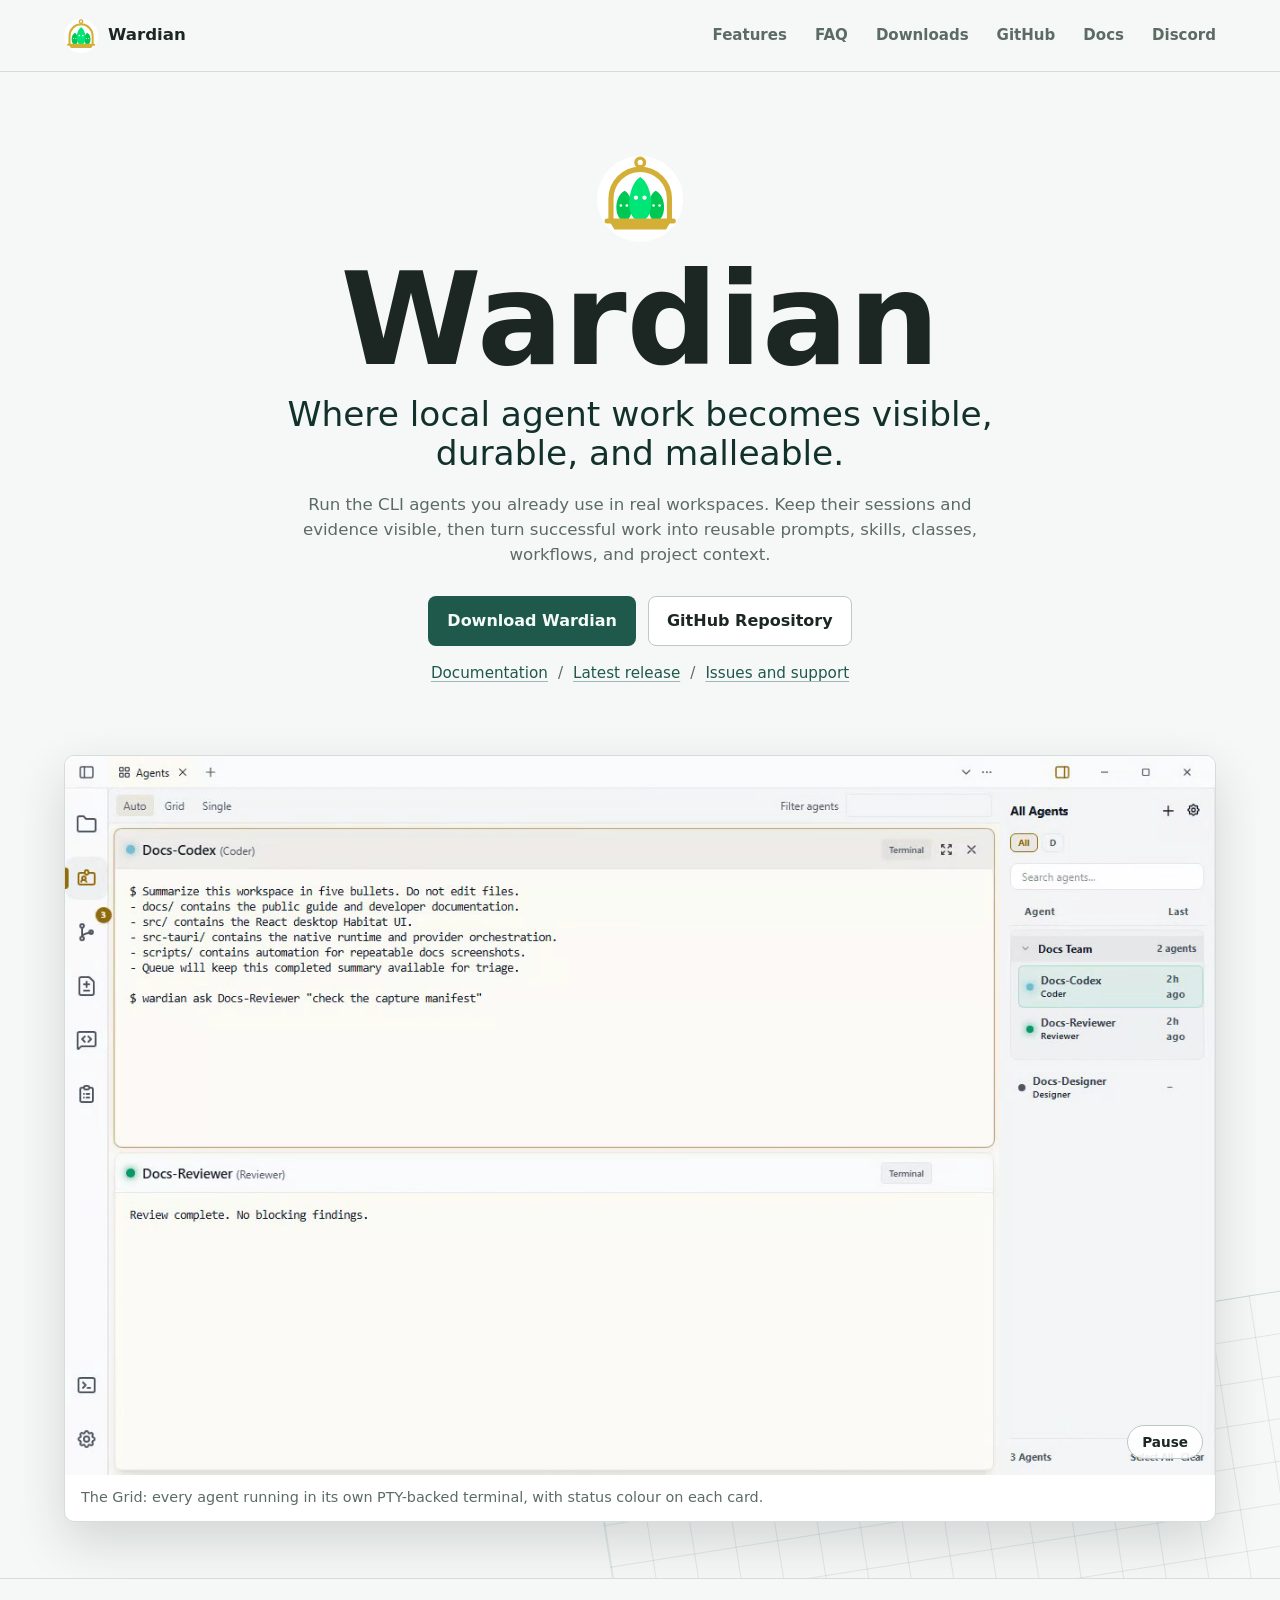
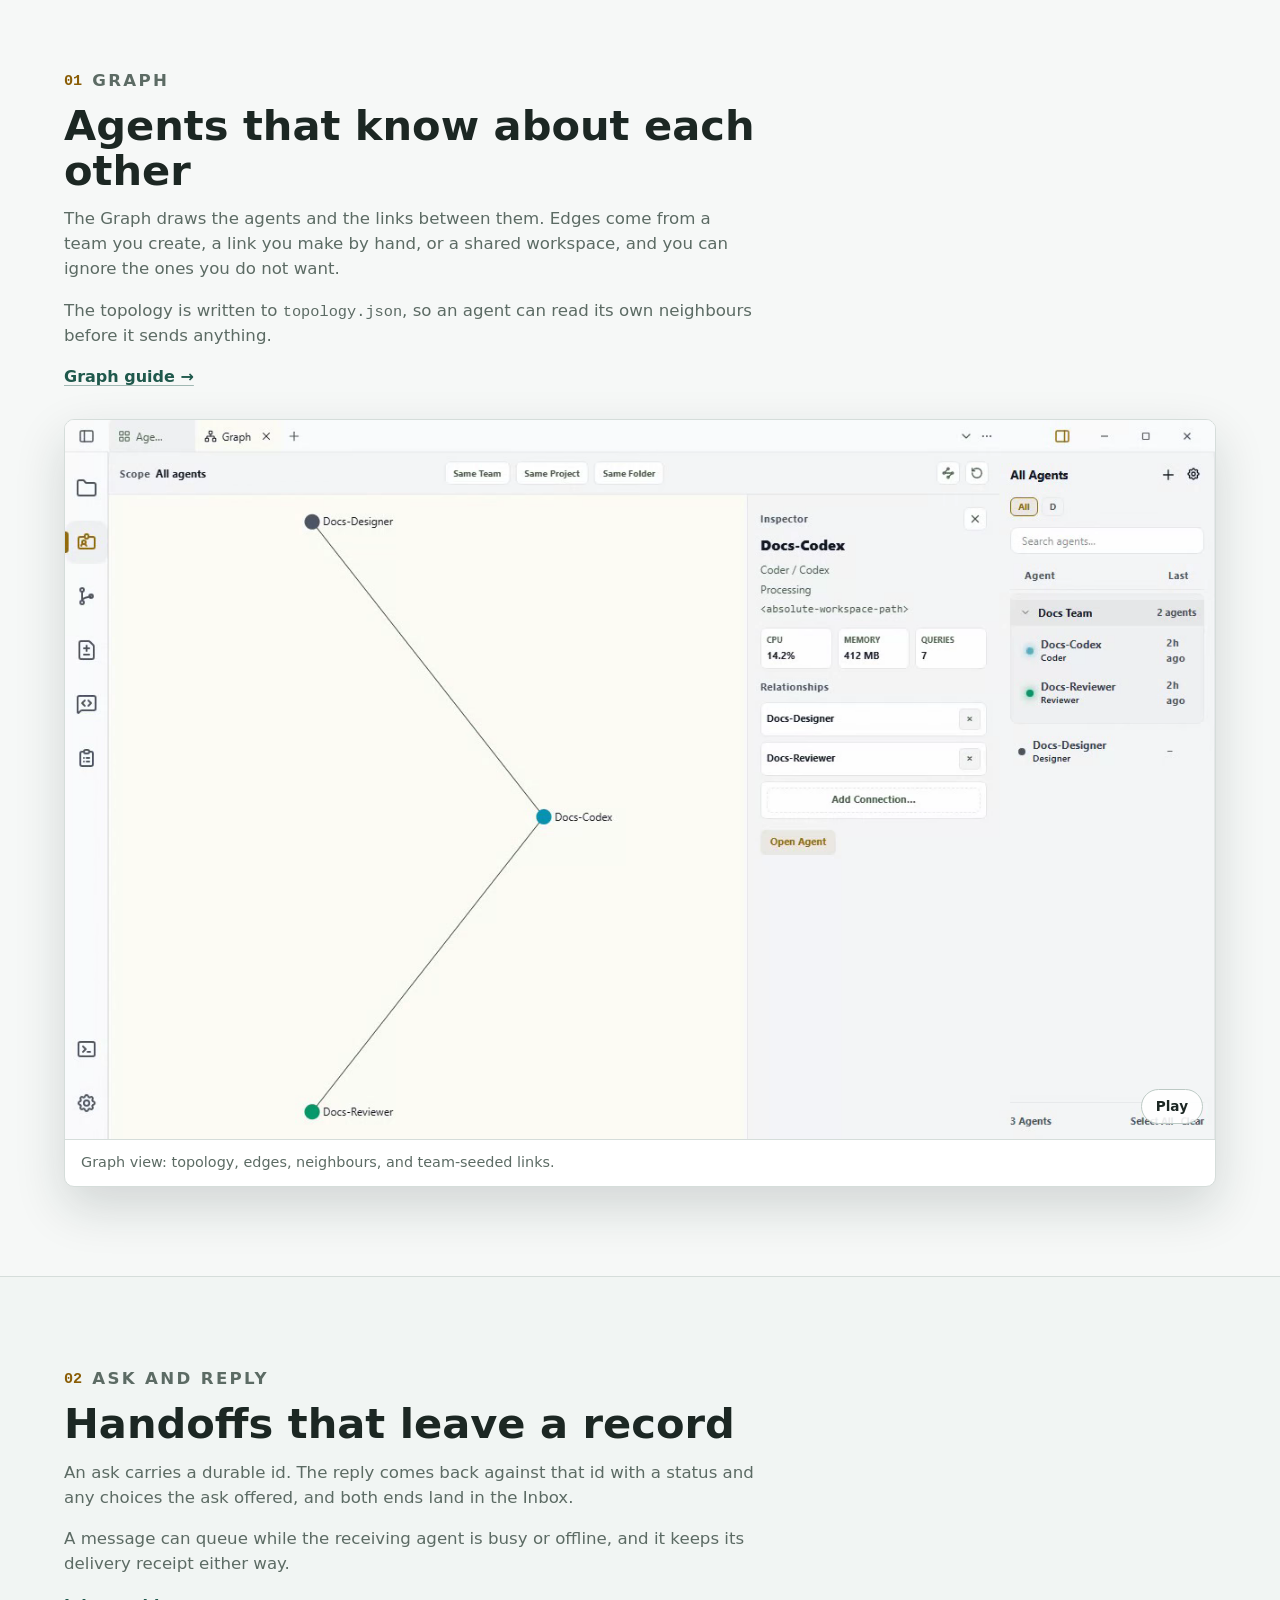
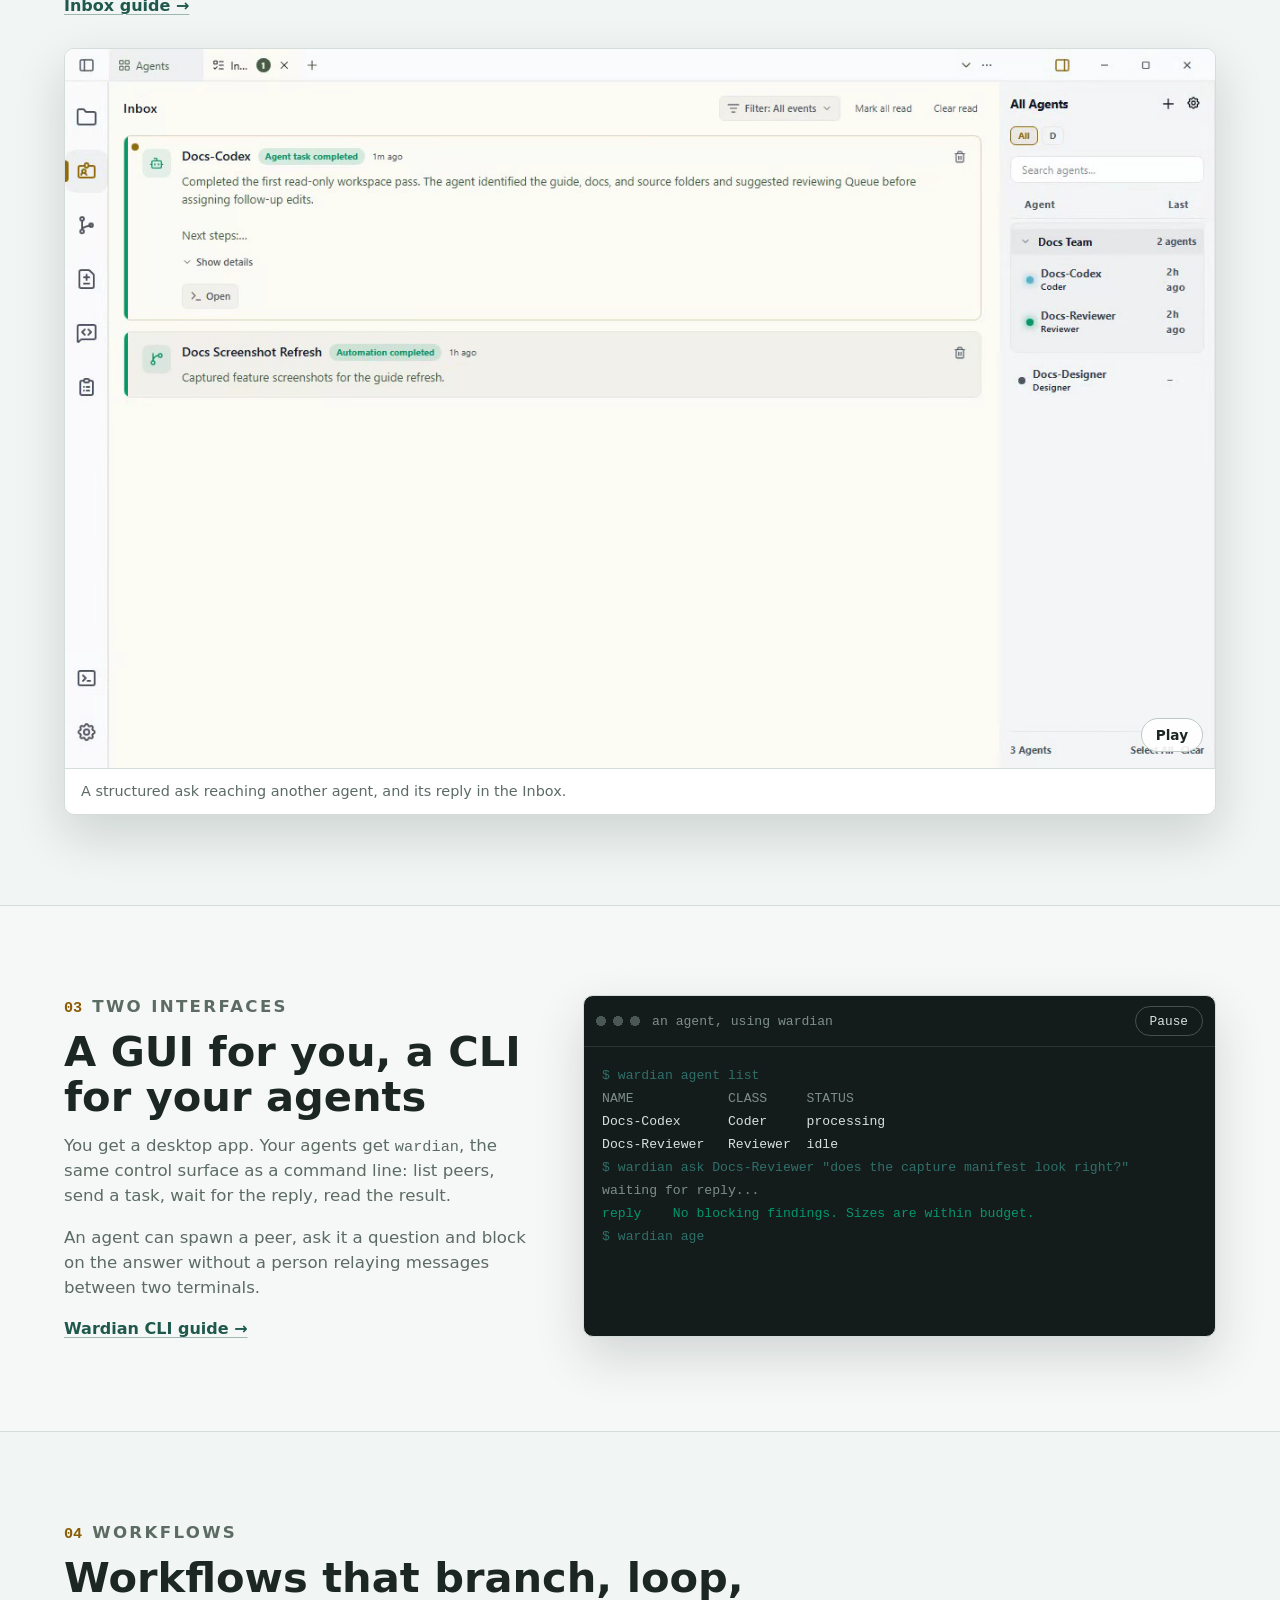
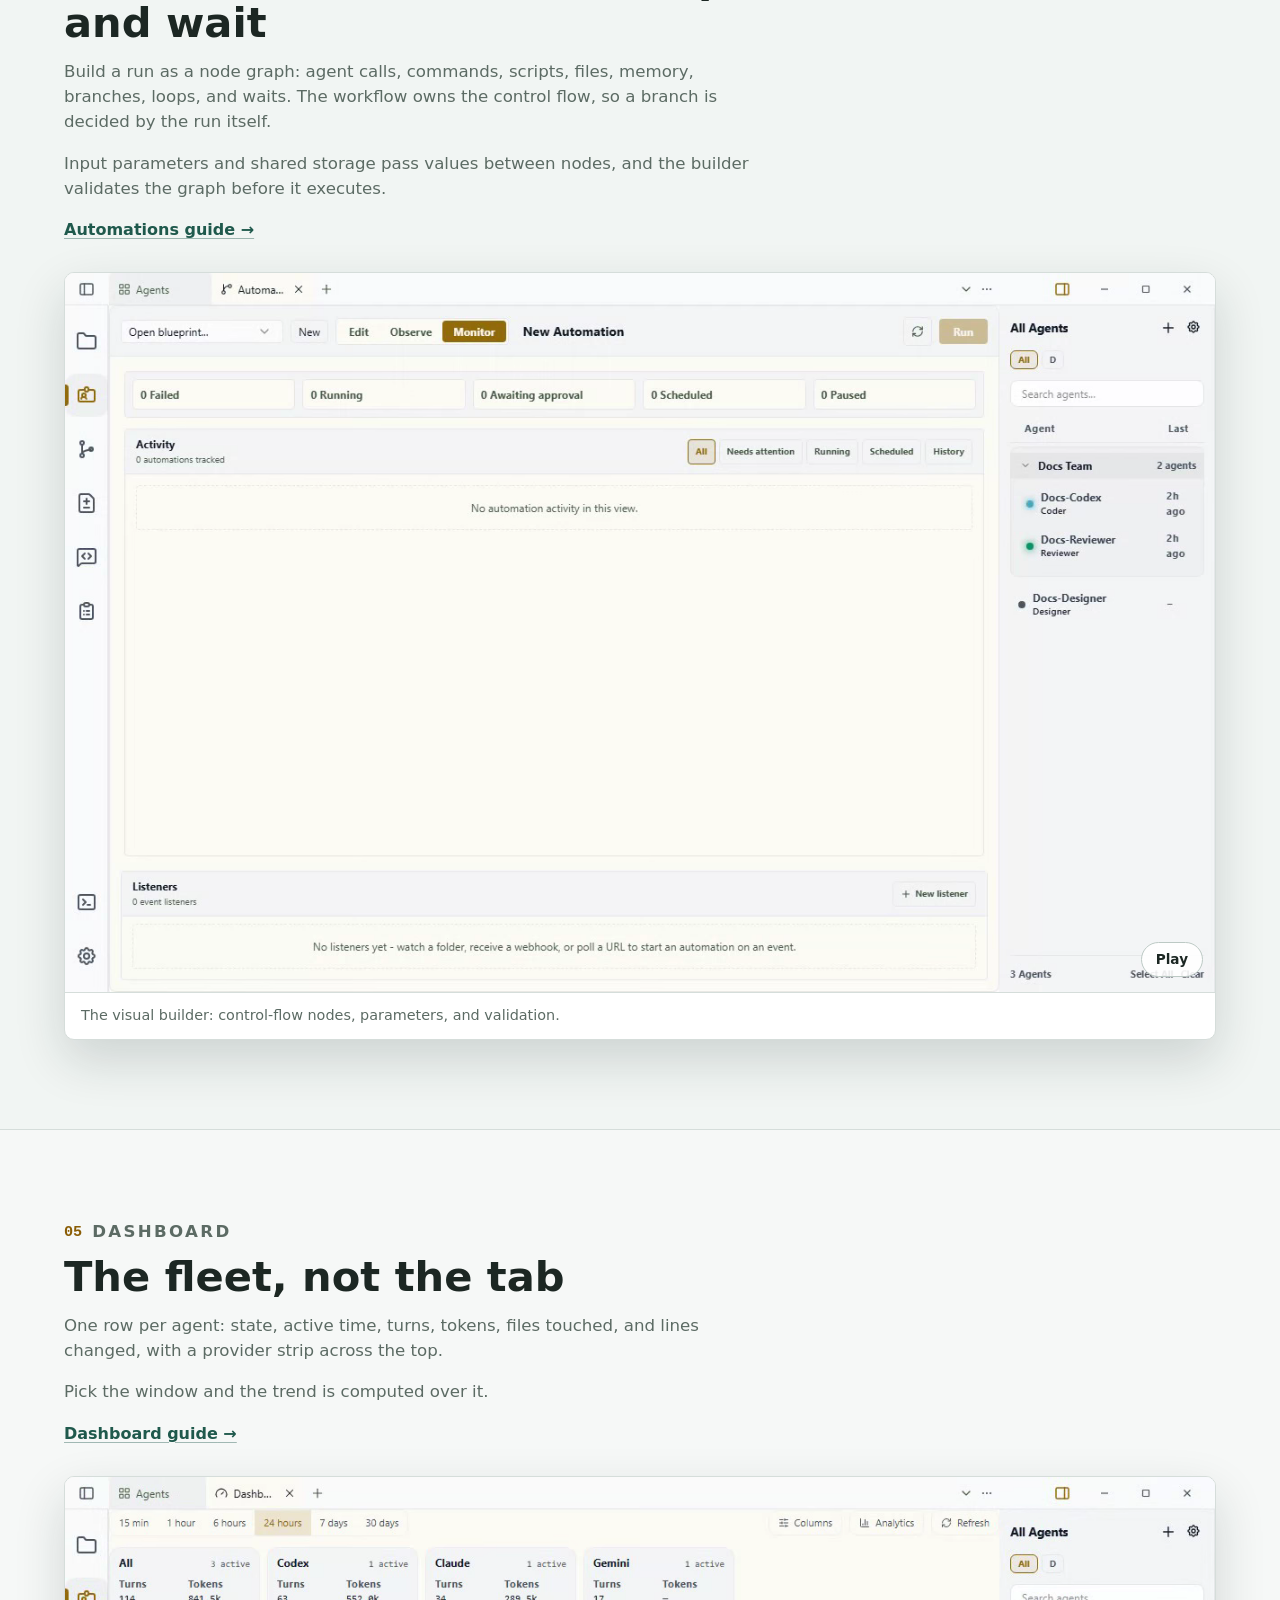
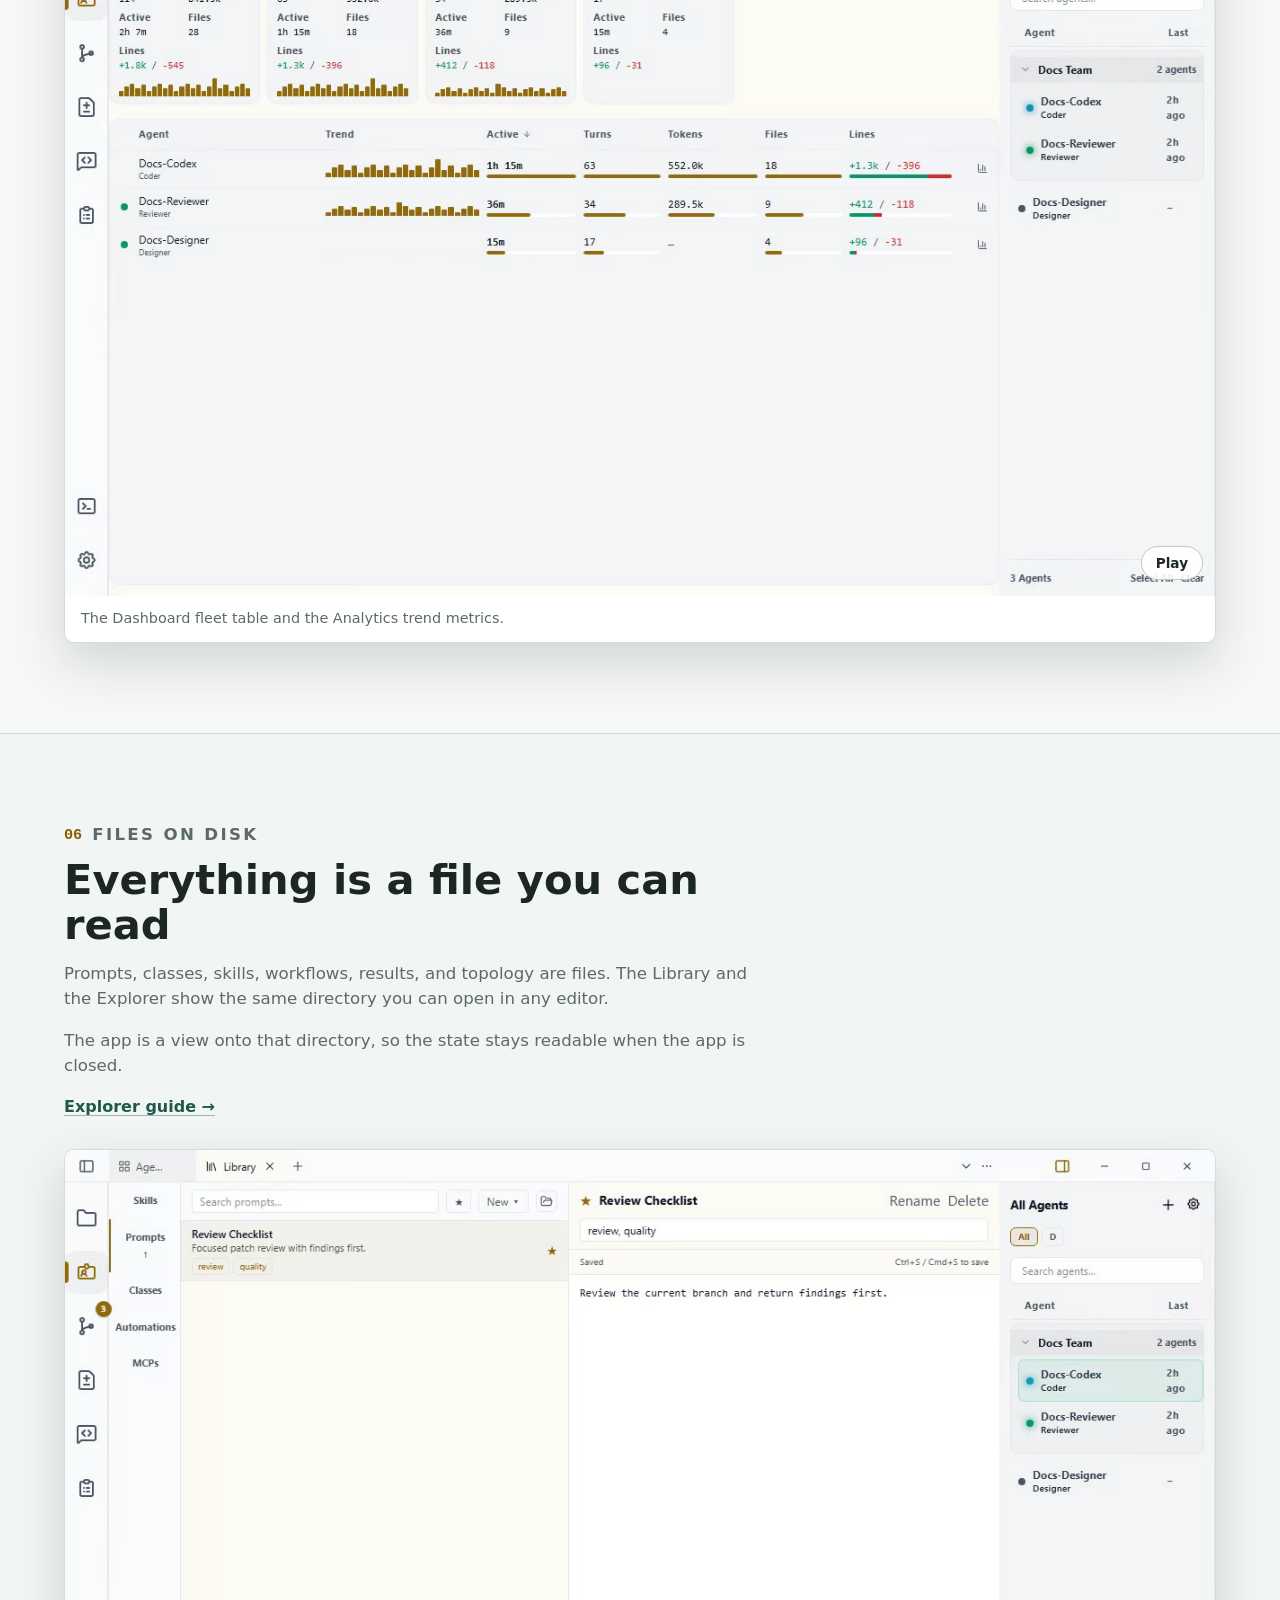
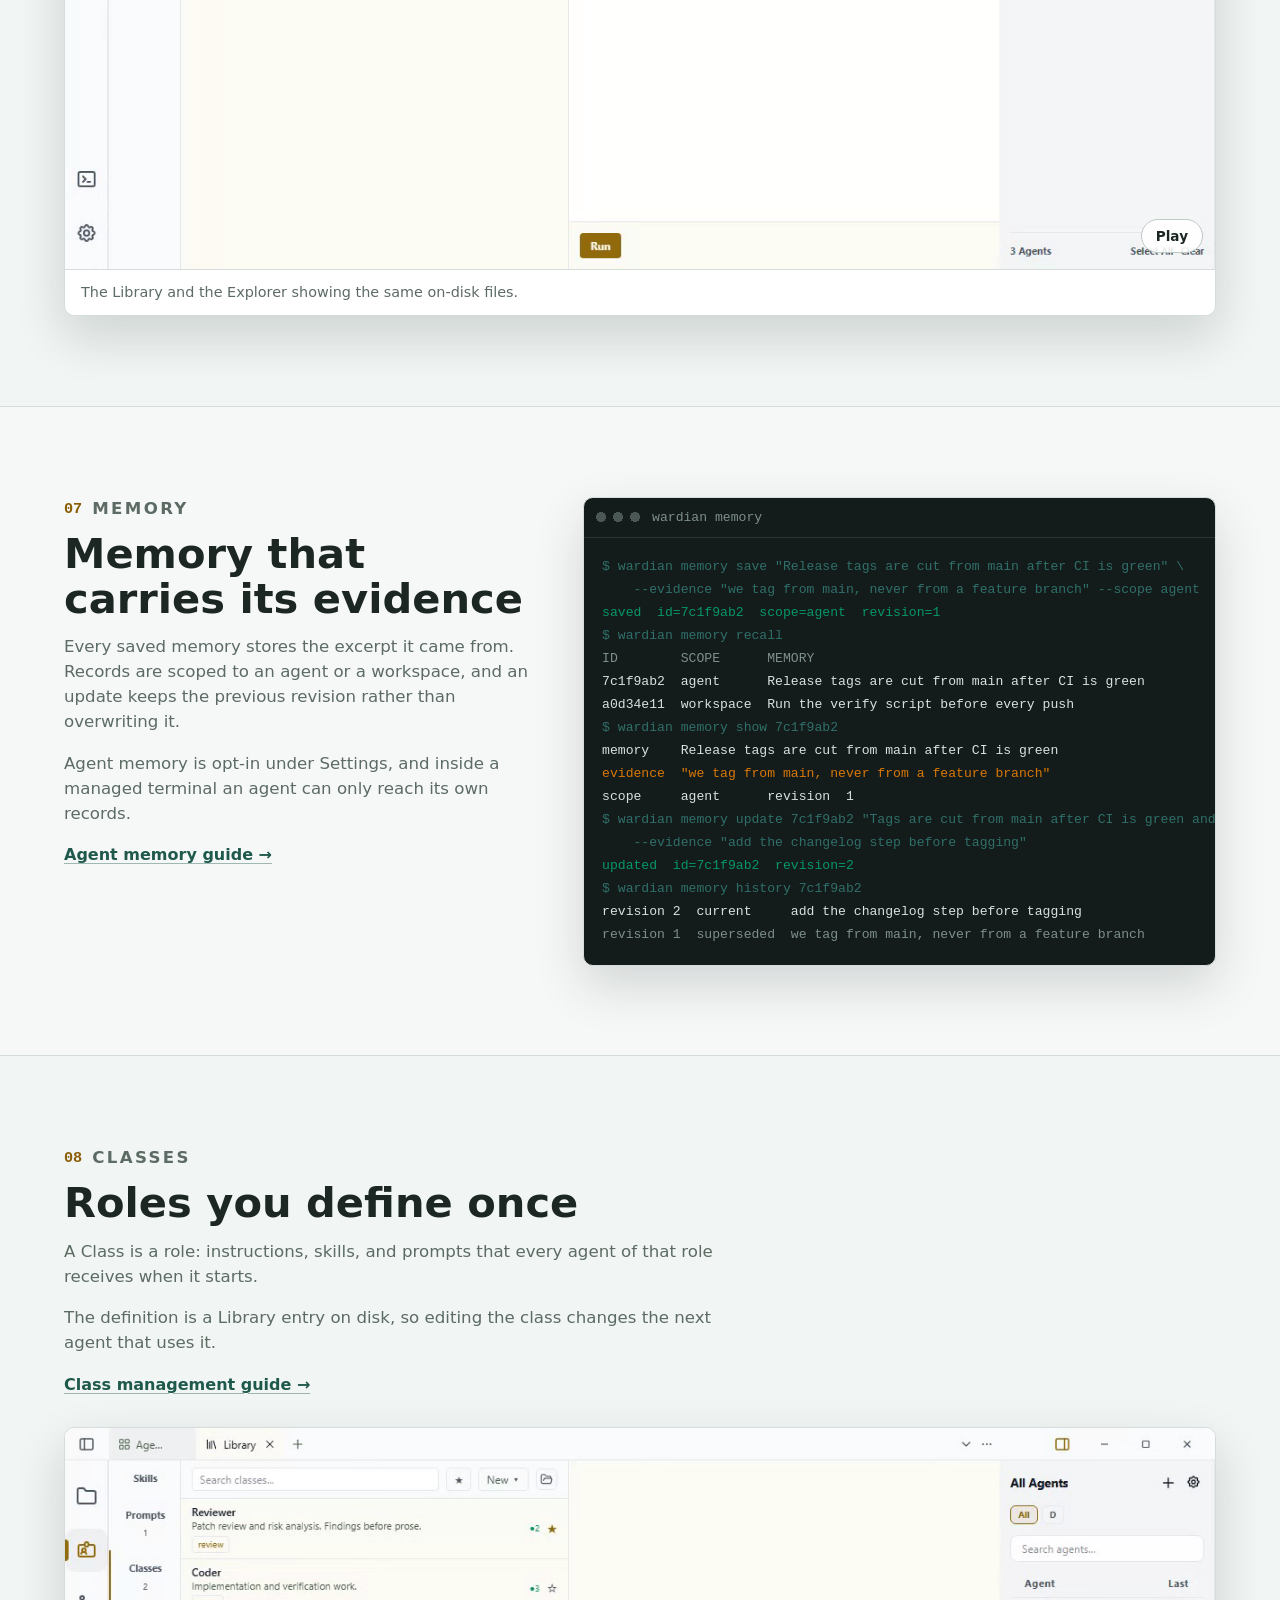
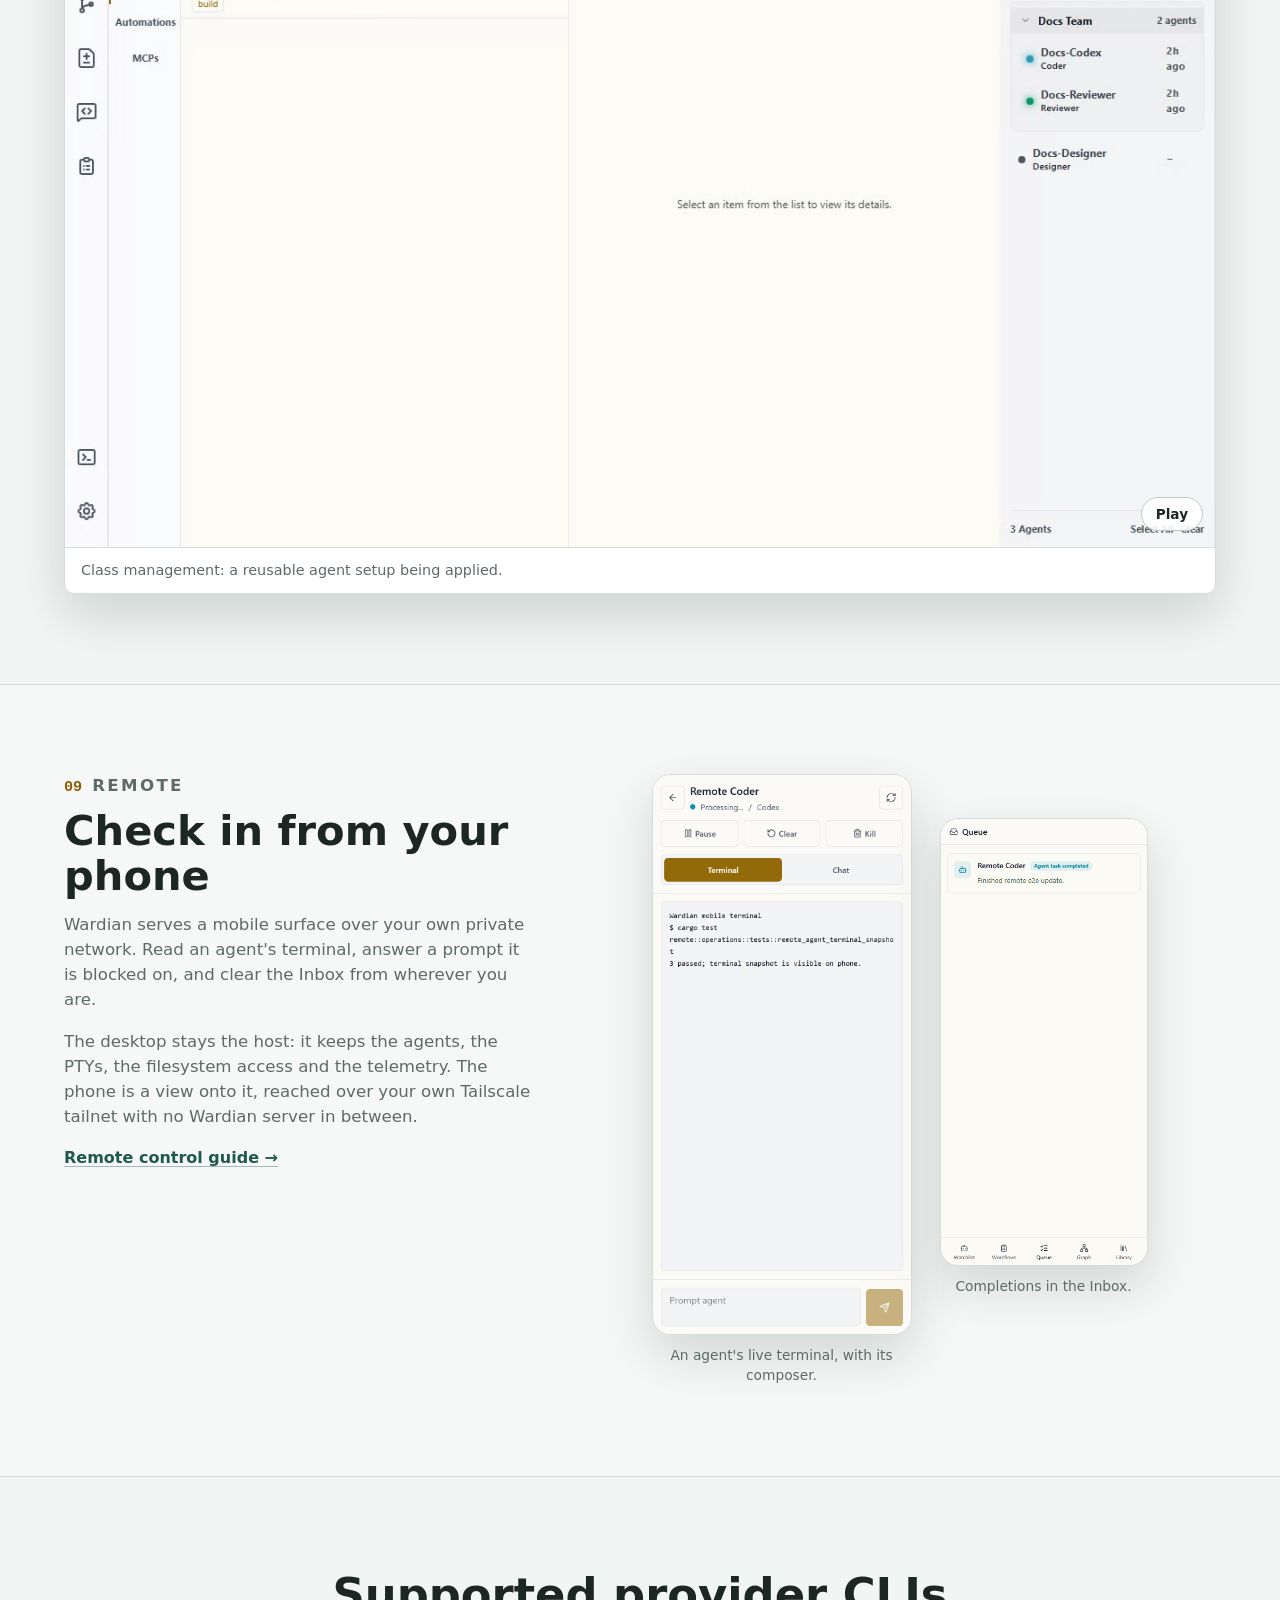
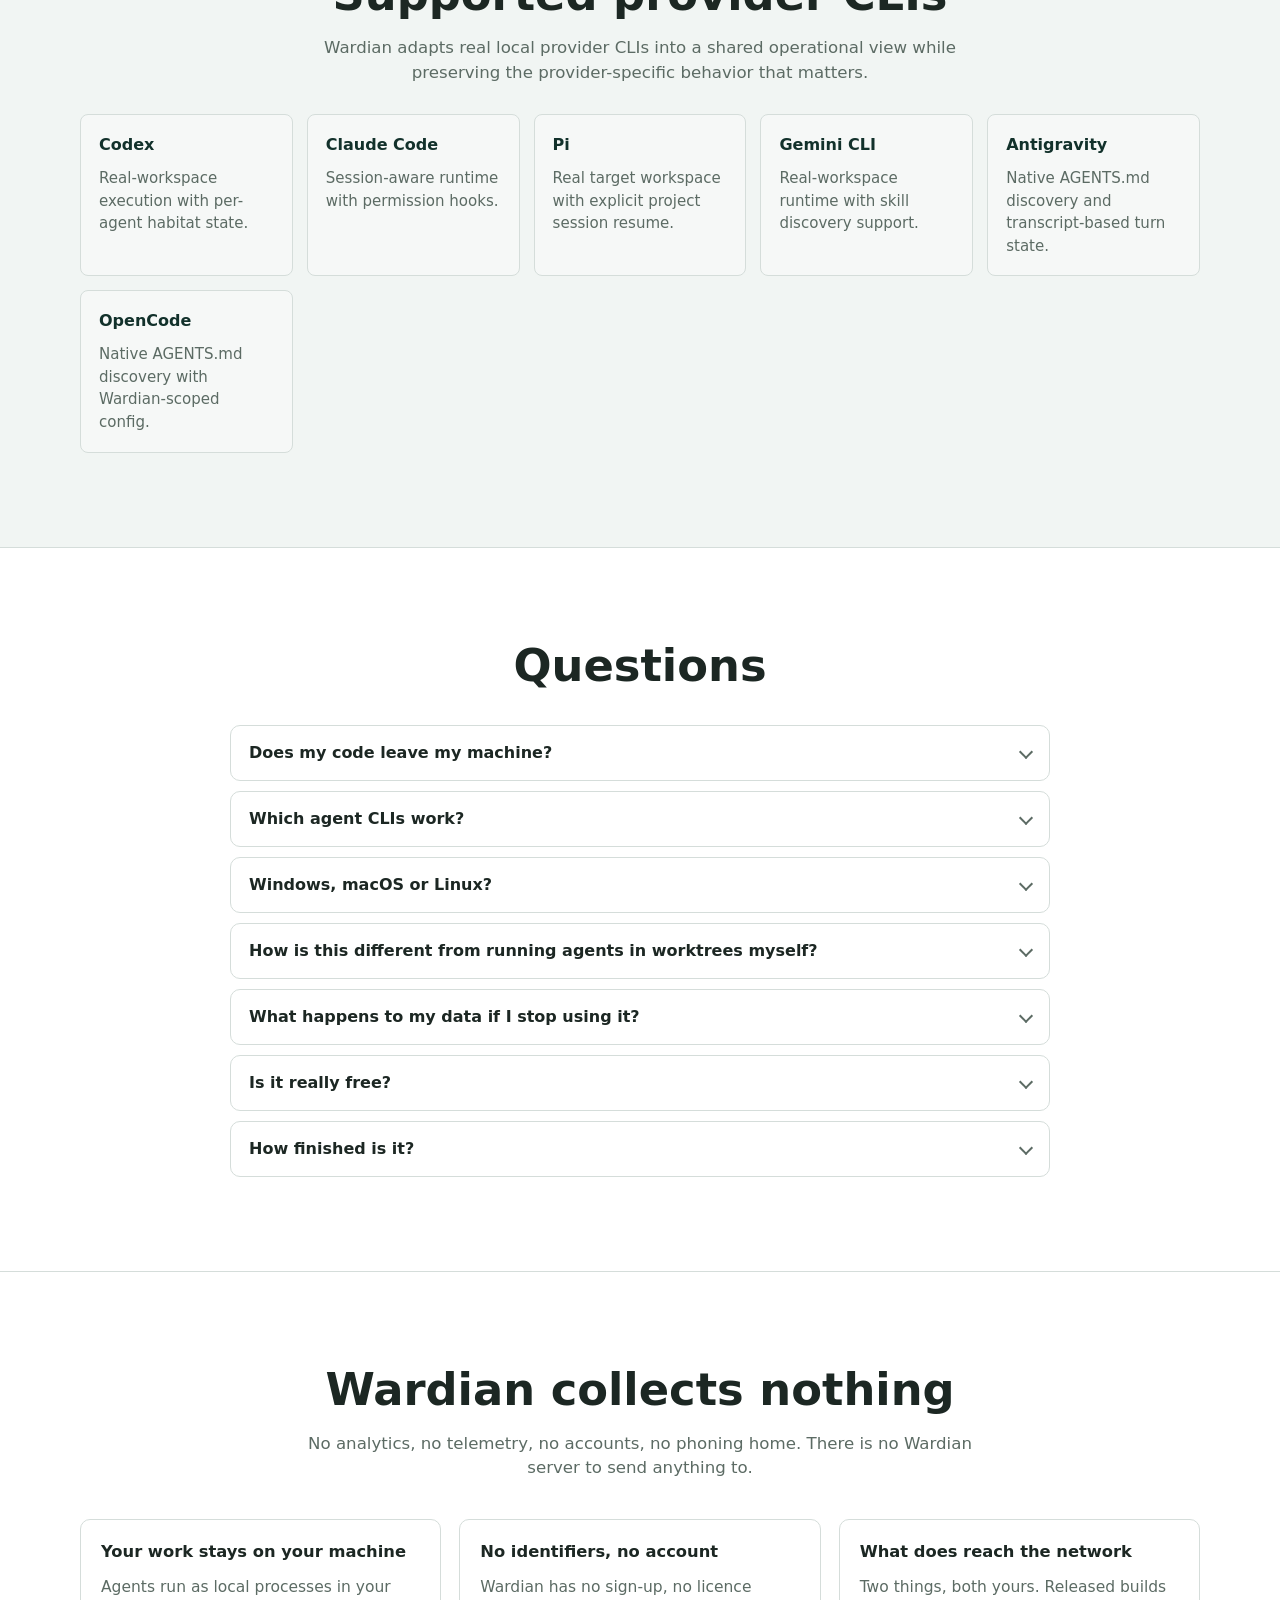
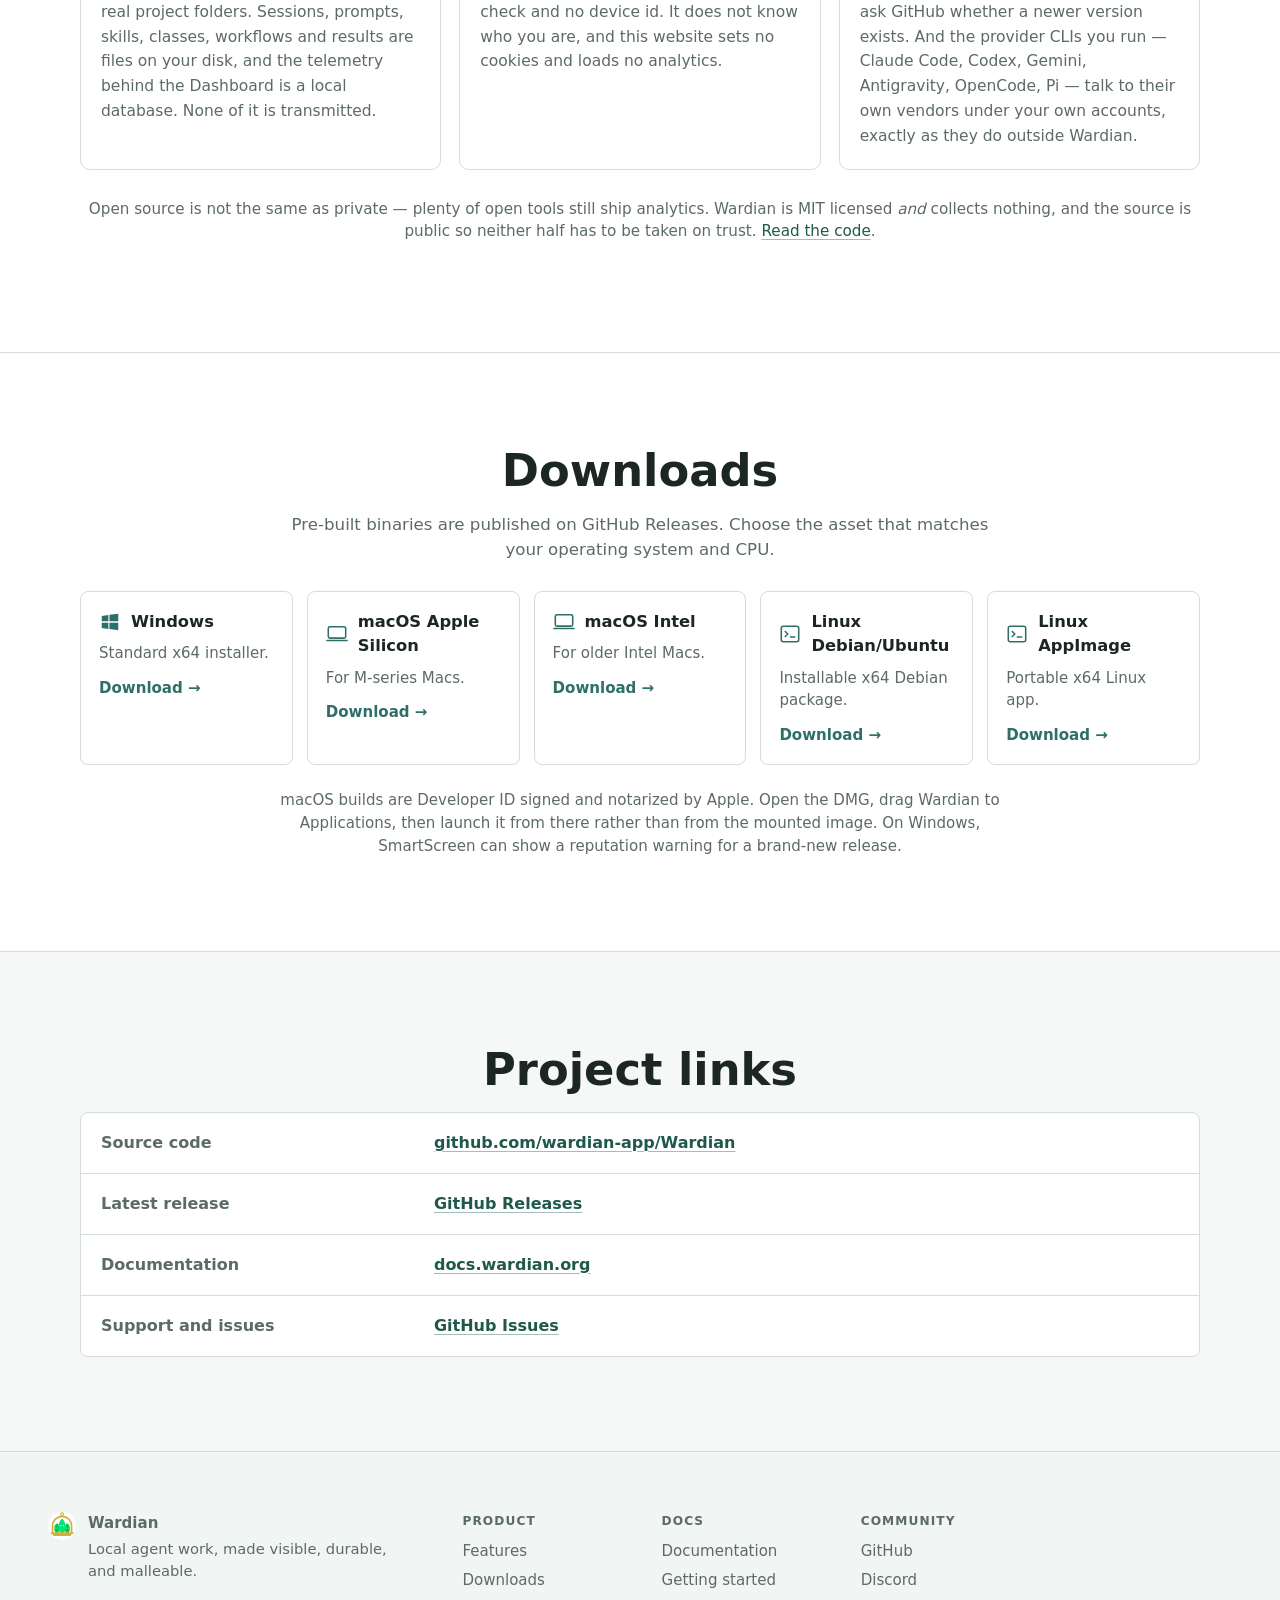
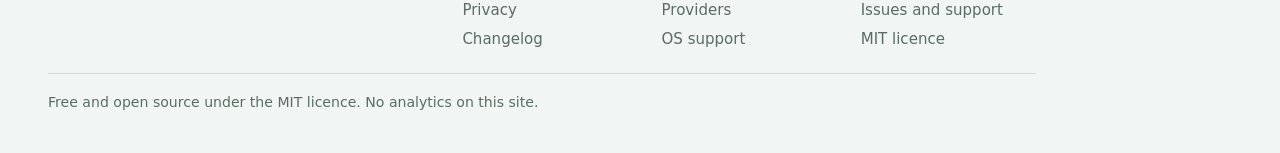
==== commit 210095ae: "feat: add the FAQ and remote surface, and make download cards clickable Adds the two fixtures the co" ====
--- a/index.html
+++ b/index.html
@@ -43,6 +43,7 @@
       </a>
       <nav class="top-nav" aria-label="Primary navigation">
         <a href="#features">Features</a>
+        <a href="#faq">FAQ</a>
         <a href="#downloads">Downloads</a>
         <a href="https://github.com/wardian-app/Wardian">GitHub</a>
         <a href="https://docs.wardian.org/">Docs</a>
@@ -386,30 +387,31 @@
               <a class="feature-link" href="https://docs.wardian.org/guide/agent-memory">Agent memory guide</a>
             </div>
 
-            <div class="record" aria-label="A stored memory and its evidence">
-              <div class="record-head">
-                <span class="record-id">7c1f9ab2</span>
-                <span class="record-scope">agent</span>
-                <span class="record-rev">revision 2</span>
+            <div class="terminal" data-terminal>
+              <div class="terminal-bar">
+                <span class="terminal-dots" aria-hidden="true"></span>
+                <span class="terminal-title">wardian memory</span>
+                <button class="terminal-toggle" type="button" data-terminal-toggle hidden>
+                  Pause
+                </button>
               </div>
-              <p class="record-text">
-                Tags are cut from main after CI is green and the changelog is
-                written.
-              </p>
-              <div class="record-evidence">
-                <span class="record-label">Evidence</span>
-                <blockquote>add the changelog step before tagging</blockquote>
-              </div>
-              <ol class="record-history">
-                <li class="is-current">
-                  <span class="record-rev-tag">rev 2</span>
-                  <span class="record-note">current</span>
-                </li>
-                <li>
-                  <span class="record-rev-tag">rev 1</span>
-                  <span class="record-note">superseded, kept &mdash; &ldquo;we tag from main, never from a feature branch&rdquo;</span>
-                </li>
-              </ol>
+              <pre class="terminal-body" data-terminal-body tabindex="0"><span class="tl cmd">$ wardian memory save "Release tags are cut from main after CI is green" \</span>
+<span class="tl cmd">    --evidence "we tag from main, never from a feature branch" --scope agent</span>
+<span class="tl ok">saved  id=7c1f9ab2  scope=agent  revision=1</span>
+<span class="tl cmd">$ wardian memory recall</span>
+<span class="tl dim">ID        SCOPE      MEMORY</span>
+<span class="tl">7c1f9ab2  agent      Release tags are cut from main after CI is green</span>
+<span class="tl">a0d34e11  workspace  Run the verify script before every push</span>
+<span class="tl cmd">$ wardian memory show 7c1f9ab2</span>
+<span class="tl">memory    Release tags are cut from main after CI is green</span>
+<span class="tl warn">evidence  "we tag from main, never from a feature branch"</span>
+<span class="tl">scope     agent      revision  1</span>
+<span class="tl cmd">$ wardian memory update 7c1f9ab2 "Tags are cut from main after CI is green and the changelog is written" \</span>
+<span class="tl cmd">    --evidence "add the changelog step before tagging"</span>
+<span class="tl ok">updated  id=7c1f9ab2  revision=2</span>
+<span class="tl cmd">$ wardian memory history 7c1f9ab2</span>
+<span class="tl">revision 2  current     add the changelog step before tagging</span>
+<span class="tl dim">revision 1  superseded  we tag from main, never from a feature branch</span></pre>
             </div>
           </div>
         </section>
@@ -456,7 +458,53 @@
             </figure>
           </div>
         </section>
-      </div>
+        <section class="feature widget-section" id="feature-remote" aria-labelledby="feature-remote-title">
+          <div class="feature-inner">
+            <div class="feature-copy">
+              <p class="feature-eyebrow"><span class="feature-index">09</span> Remote</p>
+              <h2 id="feature-remote-title">Check in from your phone</h2>
+              <p>
+                Wardian serves a mobile surface over your own private network.
+                Read an agent's terminal, answer a prompt it is blocked on, and
+                clear the Inbox from wherever you are.
+              </p>
+              <p>
+                The desktop stays the host: it keeps the agents, the PTYs, the
+                filesystem access and the telemetry. The phone is a view onto
+                it, reached over your own Tailscale tailnet with no Wardian
+                server in between.
+              </p>
+              <a class="feature-link" href="https://docs.wardian.org/guide/remote-control">Remote control guide</a>
+            </div>
+
+            <div class="phones">
+              <figure class="phone">
+                <img
+                  src="assets/media/remote-terminal.png"
+                  alt="Wardian on a phone showing a running agent's terminal with pause, clear and kill controls and a prompt composer."
+                  width="780"
+                  height="1688"
+                  loading="lazy"
+                  decoding="async"
+                >
+                <figcaption>An agent's live terminal, with its composer.</figcaption>
+              </figure>
+              <figure class="phone phone-secondary">
+                <img
+                  src="assets/media/remote-inbox.png"
+                  alt="Wardian on a phone showing the Inbox with a completed agent result summary."
+                  width="390"
+                  height="844"
+                  loading="lazy"
+                  decoding="async"
+                >
+                <figcaption>Completions in the Inbox.</figcaption>
+              </figure>
+            </div>
+          </div>
+        </section>
+
+     </div>
 
       <section class="content-band secondary-band" aria-labelledby="support-title">
         <div class="section-inner">
@@ -494,6 +542,79 @@
         </div>
       </section>
 
+      <section class="content-band faq-band" id="faq" aria-labelledby="faq-title">
+        <div class="section-inner">
+          <h2 id="faq-title">Questions</h2>
+
+          <div class="faq-list">
+            <details name="faq">
+              <summary>Does my code leave my machine?</summary>
+              <p>
+                Not because of Wardian. It has no server and collects nothing.
+                The provider CLIs you run do send code to their own vendors,
+                under your own accounts, exactly as they do without Wardian.
+              </p>
+            </details>
+
+            <details name="faq">
+              <summary>Which agent CLIs work?</summary>
+              <p>
+                Antigravity, Claude Code, Codex, OpenCode, Pi and Gemini CLI,
+                each keeping its own native behaviour. Wardian adapts session
+                identity, working roots, skill discovery and status tracking
+                into one model rather than replacing the tools.
+              </p>
+            </details>
+
+            <details name="faq">
+              <summary>Windows, macOS or Linux?</summary>
+              <p>
+                All three. Installers for Windows x64, Apple Silicon and Intel
+                Macs, and Debian and AppImage builds for Linux x64.
+              </p>
+            </details>
+
+            <details name="faq">
+              <summary>How is this different from running agents in worktrees myself?</summary>
+              <p>
+                You can, and Wardian uses worktrees too. What it adds is
+                everything around them: agents that can address each other,
+                a durable record of what was asked and answered, memory that
+                keeps the evidence it came from, and workflows that branch,
+                loop and wait without a person driving each step.
+              </p>
+            </details>
+
+            <details name="faq">
+              <summary>What happens to my data if I stop using it?</summary>
+              <p>
+                Nothing is locked in. Prompts, classes, skills, workflows and
+                results are files in your own directories, readable and
+                diffable without Wardian running at all.
+              </p>
+            </details>
+
+            <details name="faq">
+              <summary>Is it really free?</summary>
+              <p>
+                Yes. MIT licensed, no paid tier and no account. You still pay
+                your own model providers for whatever the agents use.
+              </p>
+            </details>
+
+            <details name="faq">
+              <summary>How finished is it?</summary>
+              <p>
+                Early. It is under active development, and CLIs, on-disk
+                formats and layouts can change between releases. Pin a version
+                if you depend on it, and please file an issue when something
+                breaks.
+              </p>
+            </details>
+          </div>
+        </div>
+      </section>
+
       <section class="content-band privacy-band" id="privacy" aria-labelledby="privacy-title">
         <div class="section-inner">
           <h2 id="privacy-title">Wardian collects nothing</h2>
@@ -533,8 +654,10 @@
           </div>
 
           <p class="privacy-note">
-            Wardian is MIT licensed and the source is public, so none of this
-            has to be taken on trust. <a href="https://github.com/wardian-app/Wardian">Read the code</a>.
+            Open source is not the same as private &mdash; plenty of open
+            tools still ship analytics. Wardian is MIT licensed <em>and</em>
+            collects nothing, and the source is public so neither half has to
+            be taken on trust. <a href="https://github.com/wardian-app/Wardian">Read the code</a>.
           </p>
         </div>
       </section>
@@ -547,31 +670,31 @@
             asset that matches your operating system and CPU.
           </p>
           <div class="download-grid">
-            <article>
-              <h3><svg class="dl-icon" viewBox="0 0 24 24" aria-hidden="true" focusable="false"><path d="M3 5.4 10.2 4.4V11.3H3zM11.4 4.2 21 3v8.3H11.4zM3 12.7h7.2v6.9L3 18.6zM11.4 12.7H21V21l-9.6-1.3z"/></svg>Windows</h3>
-              <p>Standard x64 installer.</p>
-              <a href="/download/windows/">Download for Windows</a>
-            </article>
-            <article>
-              <h3><svg class="dl-icon" viewBox="0 0 24 24" aria-hidden="true" focusable="false"><rect x="2.5" y="4" width="19" height="12.5" rx="1.8" fill="none" stroke="currentColor" stroke-width="1.7"/><path d="M1 19h22" fill="none" stroke="currentColor" stroke-width="1.7" stroke-linecap="round"/></svg>macOS Apple Silicon</h3>
-              <p>For M-series Macs.</p>
-              <a href="/download/macos-apple-silicon/">Download for Apple Silicon</a>
-            </article>
-            <article>
-              <h3><svg class="dl-icon" viewBox="0 0 24 24" aria-hidden="true" focusable="false"><rect x="2.5" y="4" width="19" height="12.5" rx="1.8" fill="none" stroke="currentColor" stroke-width="1.7"/><path d="M1 19h22" fill="none" stroke="currentColor" stroke-width="1.7" stroke-linecap="round"/></svg>macOS Intel</h3>
-              <p>For older Intel Macs.</p>
-              <a href="/download/macos-intel/">Download for Intel Mac</a>
-            </article>
-            <article>
-              <h3><svg class="dl-icon" viewBox="0 0 24 24" aria-hidden="true" focusable="false"><rect x="2.5" y="3.5" width="19" height="17" rx="2.2" fill="none" stroke="currentColor" stroke-width="1.7"/><path d="M6.8 9.2 9.6 12l-2.8 2.8M12.4 15.2h4.8" fill="none" stroke="currentColor" stroke-width="1.7" stroke-linecap="round" stroke-linejoin="round"/></svg>Linux Debian/Ubuntu</h3>
-              <p>Installable x64 Debian package.</p>
-              <a href="/download/linux-deb/">Download .deb</a>
-            </article>
-            <article>
-              <h3><svg class="dl-icon" viewBox="0 0 24 24" aria-hidden="true" focusable="false"><rect x="2.5" y="3.5" width="19" height="17" rx="2.2" fill="none" stroke="currentColor" stroke-width="1.7"/><path d="M6.8 9.2 9.6 12l-2.8 2.8M12.4 15.2h4.8" fill="none" stroke="currentColor" stroke-width="1.7" stroke-linecap="round" stroke-linejoin="round"/></svg>Linux AppImage</h3>
-              <p>Portable x64 Linux app.</p>
-              <a href="/download/linux-appimage/">Download AppImage</a>
-            </article>
+            <a class="download-card" href="/download/windows/">
+              <span class="download-head"><svg class="dl-icon" viewBox="0 0 24 24" aria-hidden="true" focusable="false"><path d="M3 5.4 10.2 4.4V11.3H3zM11.4 4.2 21 3v8.3H11.4zM3 12.7h7.2v6.9L3 18.6zM11.4 12.7H21V21l-9.6-1.3z"/></svg><span class="download-name">Windows</span></span>
+              <span class="download-desc">Standard x64 installer.</span>
+              <span class="download-cta">Download<span class="download-arrow" aria-hidden="true">&nbsp;&rarr;</span></span>
+            </a>
+            <a class="download-card" href="/download/macos-apple-silicon/">
+              <span class="download-head"><svg class="dl-icon" viewBox="0 0 24 24" aria-hidden="true" focusable="false"><rect x="2.5" y="4" width="19" height="12.5" rx="1.8" fill="none" stroke="currentColor" stroke-width="1.7"/><path d="M1 19h22" fill="none" stroke="currentColor" stroke-width="1.7" stroke-linecap="round"/></svg><span class="download-name">macOS Apple Silicon</span></span>
+              <span class="download-desc">For M-series Macs.</span>
+              <span class="download-cta">Download<span class="download-arrow" aria-hidden="true">&nbsp;&rarr;</span></span>
+            </a>
+            <a class="download-card" href="/download/macos-intel/">
+              <span class="download-head"><svg class="dl-icon" viewBox="0 0 24 24" aria-hidden="true" focusable="false"><rect x="2.5" y="4" width="19" height="12.5" rx="1.8" fill="none" stroke="currentColor" stroke-width="1.7"/><path d="M1 19h22" fill="none" stroke="currentColor" stroke-width="1.7" stroke-linecap="round"/></svg><span class="download-name">macOS Intel</span></span>
+              <span class="download-desc">For older Intel Macs.</span>
+              <span class="download-cta">Download<span class="download-arrow" aria-hidden="true">&nbsp;&rarr;</span></span>
+            </a>
+            <a class="download-card" href="/download/linux-deb/">
+              <span class="download-head"><svg class="dl-icon" viewBox="0 0 24 24" aria-hidden="true" focusable="false"><rect x="2.5" y="3.5" width="19" height="17" rx="2.2" fill="none" stroke="currentColor" stroke-width="1.7"/><path d="M6.8 9.2 9.6 12l-2.8 2.8M12.4 15.2h4.8" fill="none" stroke="currentColor" stroke-width="1.7" stroke-linecap="round" stroke-linejoin="round"/></svg><span class="download-name">Linux Debian/Ubuntu</span></span>
+              <span class="download-desc">Installable x64 Debian package.</span>
+              <span class="download-cta">Download<span class="download-arrow" aria-hidden="true">&nbsp;&rarr;</span></span>
+            </a>
+            <a class="download-card" href="/download/linux-appimage/">
+              <span class="download-head"><svg class="dl-icon" viewBox="0 0 24 24" aria-hidden="true" focusable="false"><rect x="2.5" y="3.5" width="19" height="17" rx="2.2" fill="none" stroke="currentColor" stroke-width="1.7"/><path d="M6.8 9.2 9.6 12l-2.8 2.8M12.4 15.2h4.8" fill="none" stroke="currentColor" stroke-width="1.7" stroke-linecap="round" stroke-linejoin="round"/></svg><span class="download-name">Linux AppImage</span></span>
+              <span class="download-desc">Portable x64 Linux app.</span>
+              <span class="download-cta">Download<span class="download-arrow" aria-hidden="true">&nbsp;&rarr;</span></span>
+            </a>
           </div>
           <p class="download-note">
             macOS builds are Developer ID signed and notarized by Apple. Open
--- a/styles.css
+++ b/styles.css
@@ -804,9 +804,12 @@
   overflow-wrap: anywhere;
 }
 
-.download-grid a {
+/* The card itself is now the anchor, so this can no longer target `a`: it
+   would set the weight and alignment of every line inside the card. The call
+   to action carries them instead. */
+.download-grid .download-cta {
   align-self: end;
-  font-weight: 800;
+  font-weight: 700;
 }
 
 .download-note {
@@ -1246,3 +1249,210 @@
   color: var(--muted);
   font-size: 0.88rem;
 }
+
+/* --------------------------------------------------------------------------
+   Remote: phone-shaped stills
+
+   These are real captures of the mobile surface rather than a clip. The remote
+   shell talks to the desktop over a socket instead of the app's IPC, so the
+   fixtures the other clips are recorded against cannot drive it.
+   -------------------------------------------------------------------------- */
+.phones {
+  display: flex;
+  gap: clamp(16px, 3vw, 28px);
+  align-items: flex-start;
+  justify-content: center;
+}
+
+.phone {
+  display: grid;
+  gap: 10px;
+  margin: 0;
+  max-width: 260px;
+}
+
+.phone img {
+  display: block;
+  width: 100%;
+  height: auto;
+  border: 1px solid var(--line);
+  border-radius: 18px;
+  background: var(--surface);
+  box-shadow: var(--shadow);
+}
+
+.phone figcaption {
+  color: var(--muted);
+  font-size: 0.86rem;
+  text-align: center;
+}
+
+/* The second phone is context, not the subject: smaller and set back. */
+.phone-secondary {
+  max-width: 208px;
+  margin-top: clamp(18px, 4vw, 44px);
+}
+
+@media (max-width: 560px) {
+  .phones {
+    flex-direction: column;
+    align-items: center;
+  }
+
+  .phone-secondary {
+    margin-top: 0;
+  }
+}
+
+/* --------------------------------------------------------------------------
+   FAQ
+   -------------------------------------------------------------------------- */
+.faq-list {
+  display: grid;
+  gap: 10px;
+  max-width: 820px;
+  margin: clamp(24px, 4vw, 36px) auto 0;
+  text-align: left;
+}
+
+.faq-list details {
+  border: 1px solid var(--line);
+  border-radius: 10px;
+  background: var(--surface);
+}
+
+.faq-list summary {
+  padding: 15px 18px;
+  cursor: pointer;
+  font-weight: 600;
+  color: var(--text);
+  list-style: none;
+}
+
+.faq-list summary::-webkit-details-marker {
+  display: none;
+}
+
+/* A caret the browser does not draw for us, rotated when the entry is open. */
+.faq-list summary::after {
+  content: "";
+  float: right;
+  width: 8px;
+  height: 8px;
+  margin-top: 6px;
+  border-right: 2px solid var(--muted);
+  border-bottom: 2px solid var(--muted);
+  transform: rotate(45deg);
+  transition: transform 120ms ease;
+}
+
+.faq-list details[open] summary::after {
+  transform: rotate(-135deg);
+}
+
+.faq-list summary:focus-visible {
+  outline: 2px solid var(--accent);
+  outline-offset: -2px;
+  border-radius: 10px;
+}
+
+.faq-list details p {
+  margin: 0;
+  padding: 0 18px 16px;
+  max-width: 72ch;
+  color: var(--muted);
+  line-height: 1.65;
+}
+
+@media (prefers-reduced-motion: reduce) {
+  .faq-list summary::after {
+    transition: none;
+  }
+}
+
+/* --------------------------------------------------------------------------
+   Downloads: the whole card is the target
+
+   A card with a small text link inside it gives a large obvious box that does
+   nothing and a short line of text that does the work. The card is now the
+   anchor, so the hit area matches what the card looks like it is.
+   -------------------------------------------------------------------------- */
+.download-card {
+  display: grid;
+  align-content: start;
+  gap: 8px;
+  min-height: 152px;
+  padding: 18px;
+  border: 1px solid var(--line);
+  border-radius: 8px;
+  background: var(--surface);
+  color: var(--text);
+  text-align: left;
+  text-decoration: none;
+  transition: border-color 120ms ease, box-shadow 120ms ease, transform 120ms ease;
+}
+
+.download-card:hover,
+.download-card:focus-visible {
+  border-color: var(--accent);
+  box-shadow: var(--shadow);
+  transform: translateY(-2px);
+}
+
+.download-card:focus-visible {
+  outline: 2px solid var(--accent);
+  outline-offset: 2px;
+}
+
+.download-head {
+  display: flex;
+  gap: 10px;
+  align-items: center;
+}
+
+.download-name {
+  font-weight: 600;
+  font-size: 1.02rem;
+}
+
+.download-desc {
+  color: var(--muted);
+  font-size: 0.94rem;
+}
+
+.download-cta {
+  align-self: end;
+  margin-top: 4px;
+  color: var(--accent);
+  font-weight: 600;
+  font-size: 0.94rem;
+}
+
+.download-arrow {
+  display: inline-block;
+  transition: transform 120ms ease;
+}
+
+.download-card:hover .download-arrow,
+.download-card:focus-visible .download-arrow {
+  transform: translateX(3px);
+}
+
+@media (prefers-reduced-motion: reduce) {
+  .download-card,
+  .download-arrow {
+    transition: none;
+  }
+
+  .download-card:hover,
+  .download-card:focus-visible {
+    transform: none;
+  }
+}
+
+
+/* Headings wrap to two lines on the longer platform names, so the cards
+   stretch to a common height rather than stair-stepping. */
+.download-grid {
+  align-items: stretch;
+}
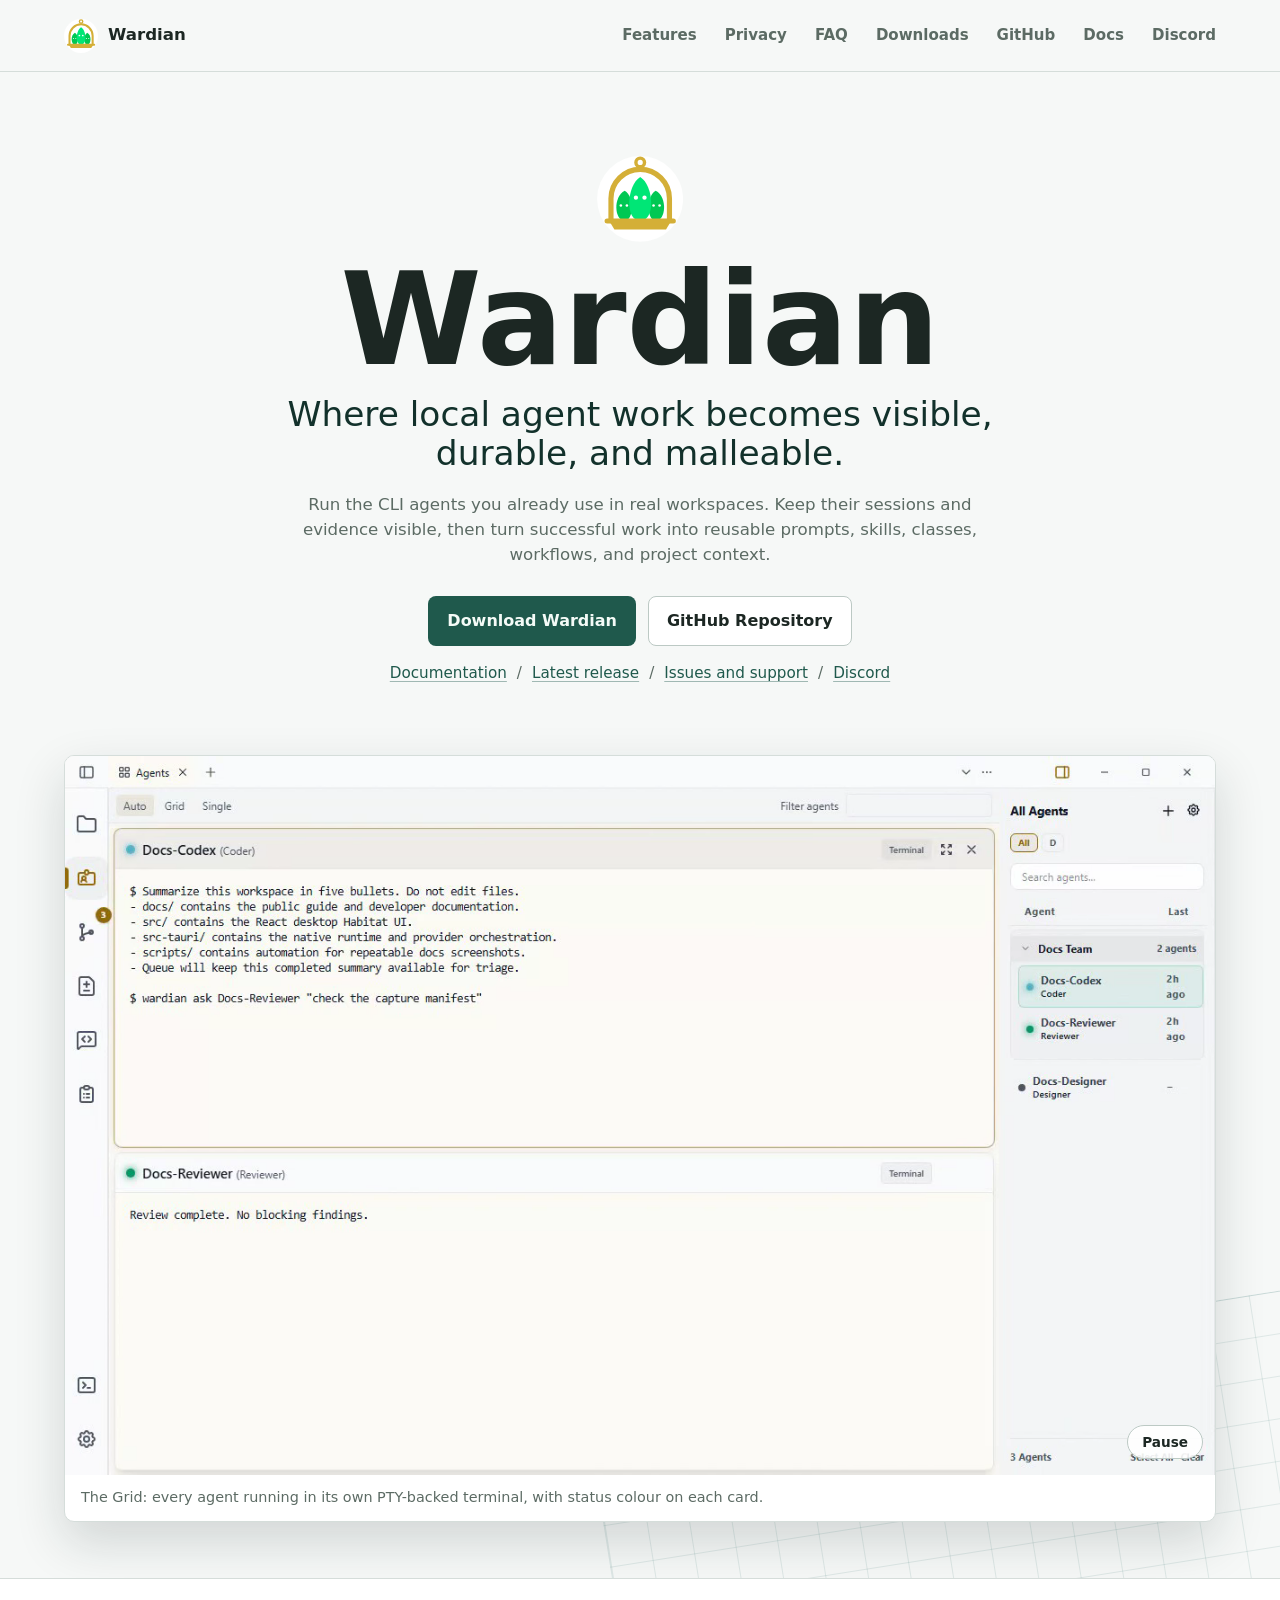
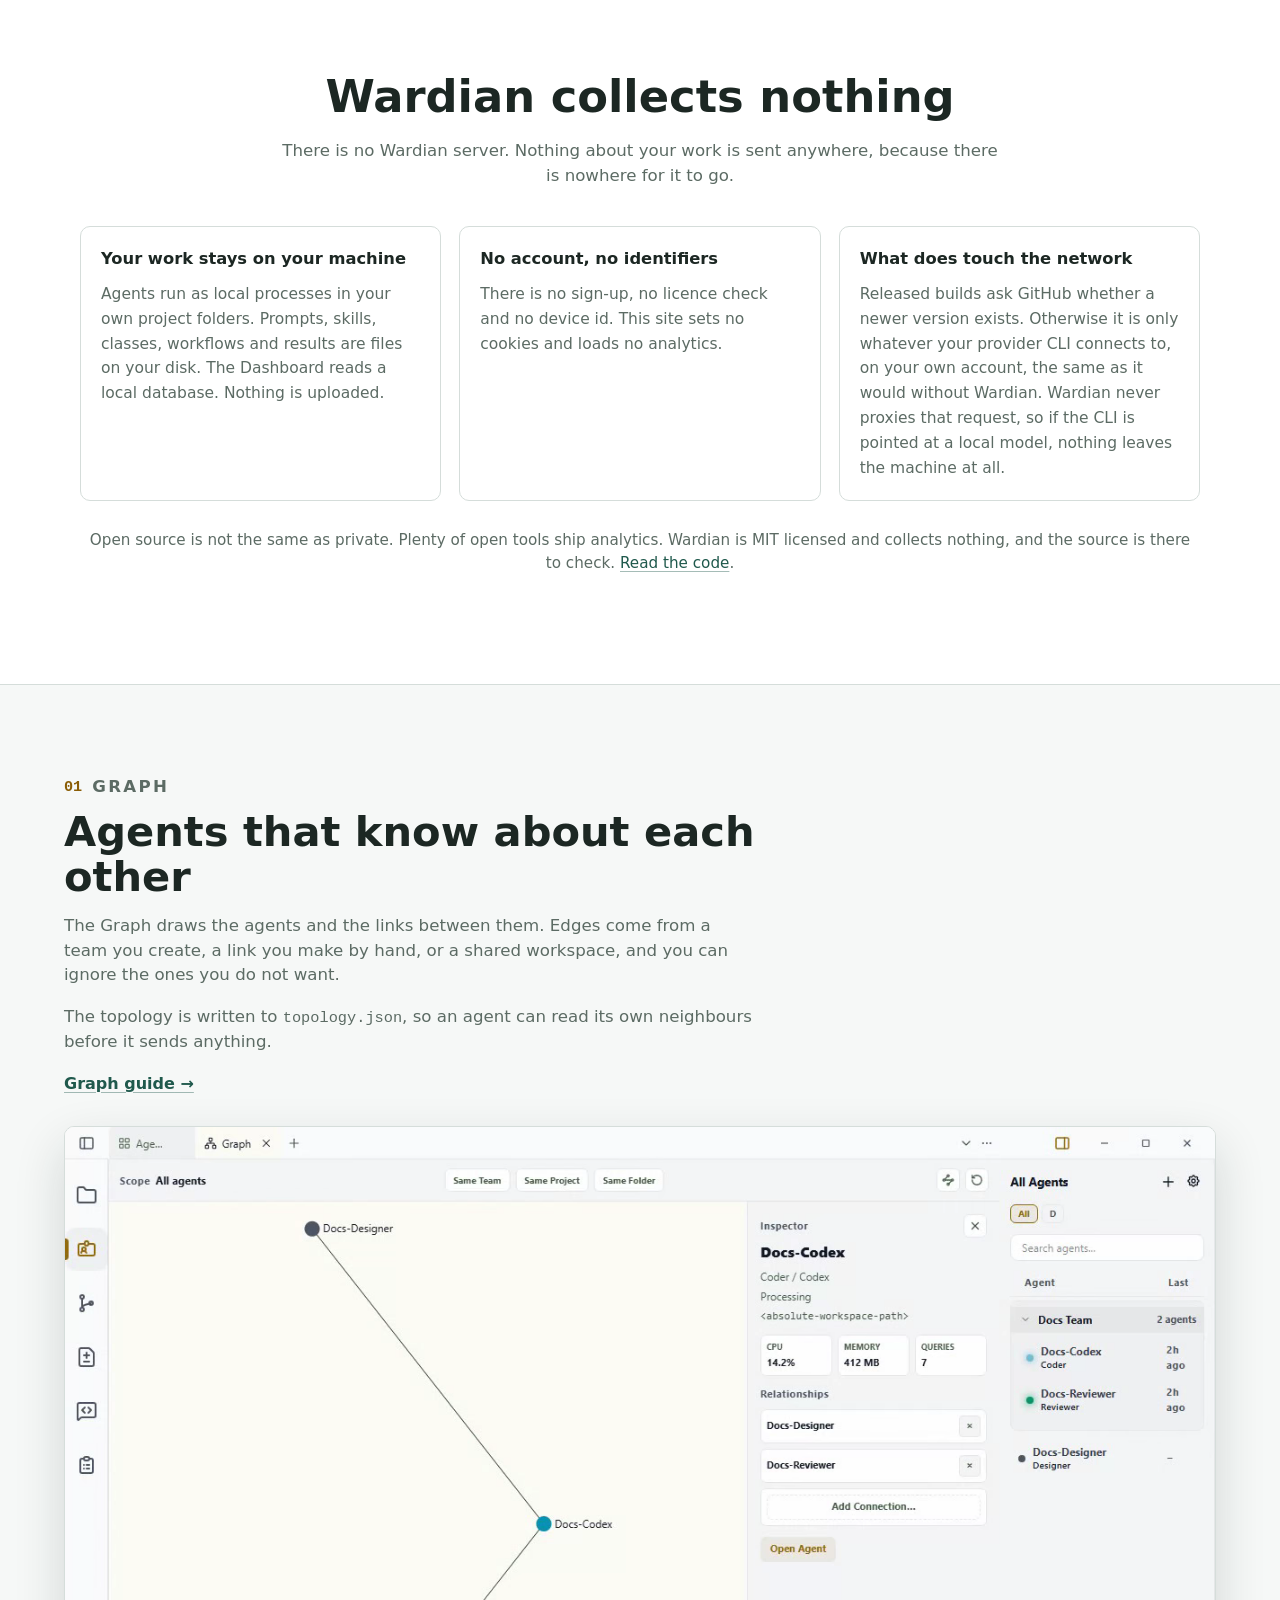
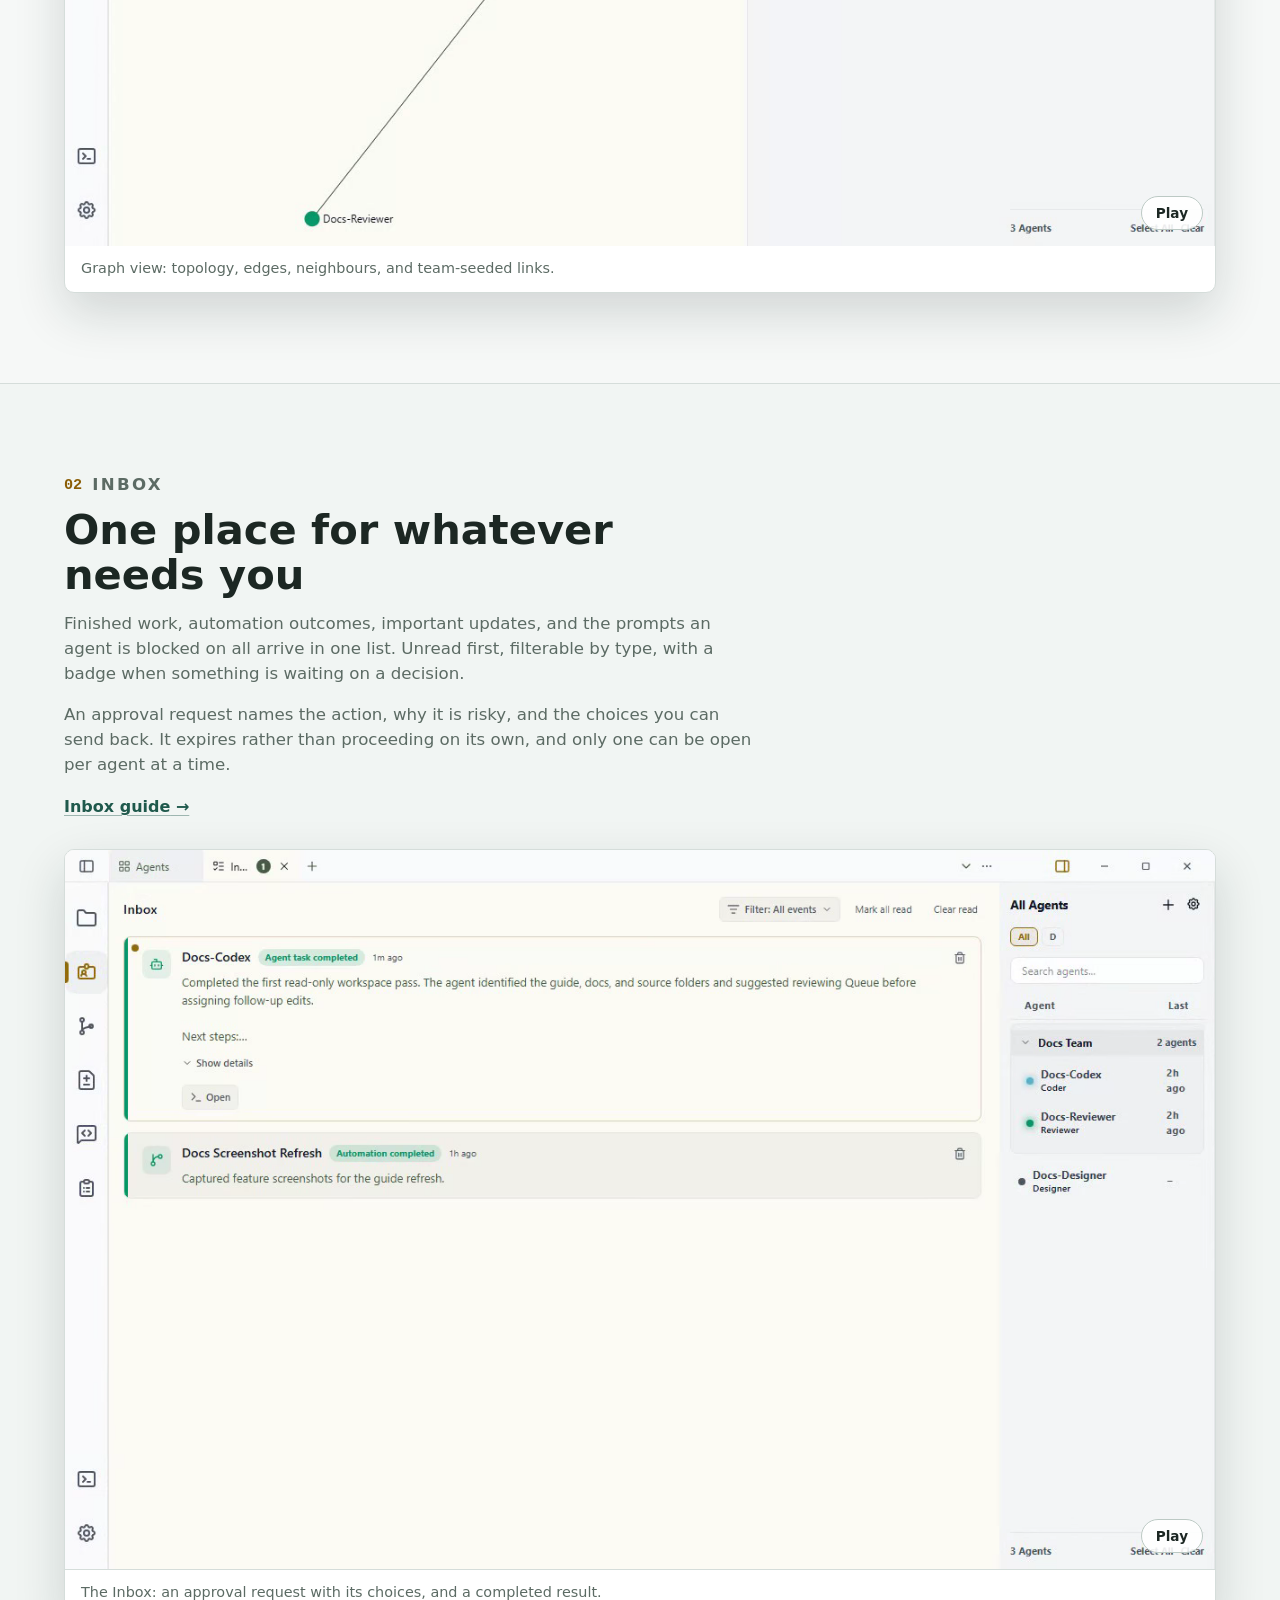
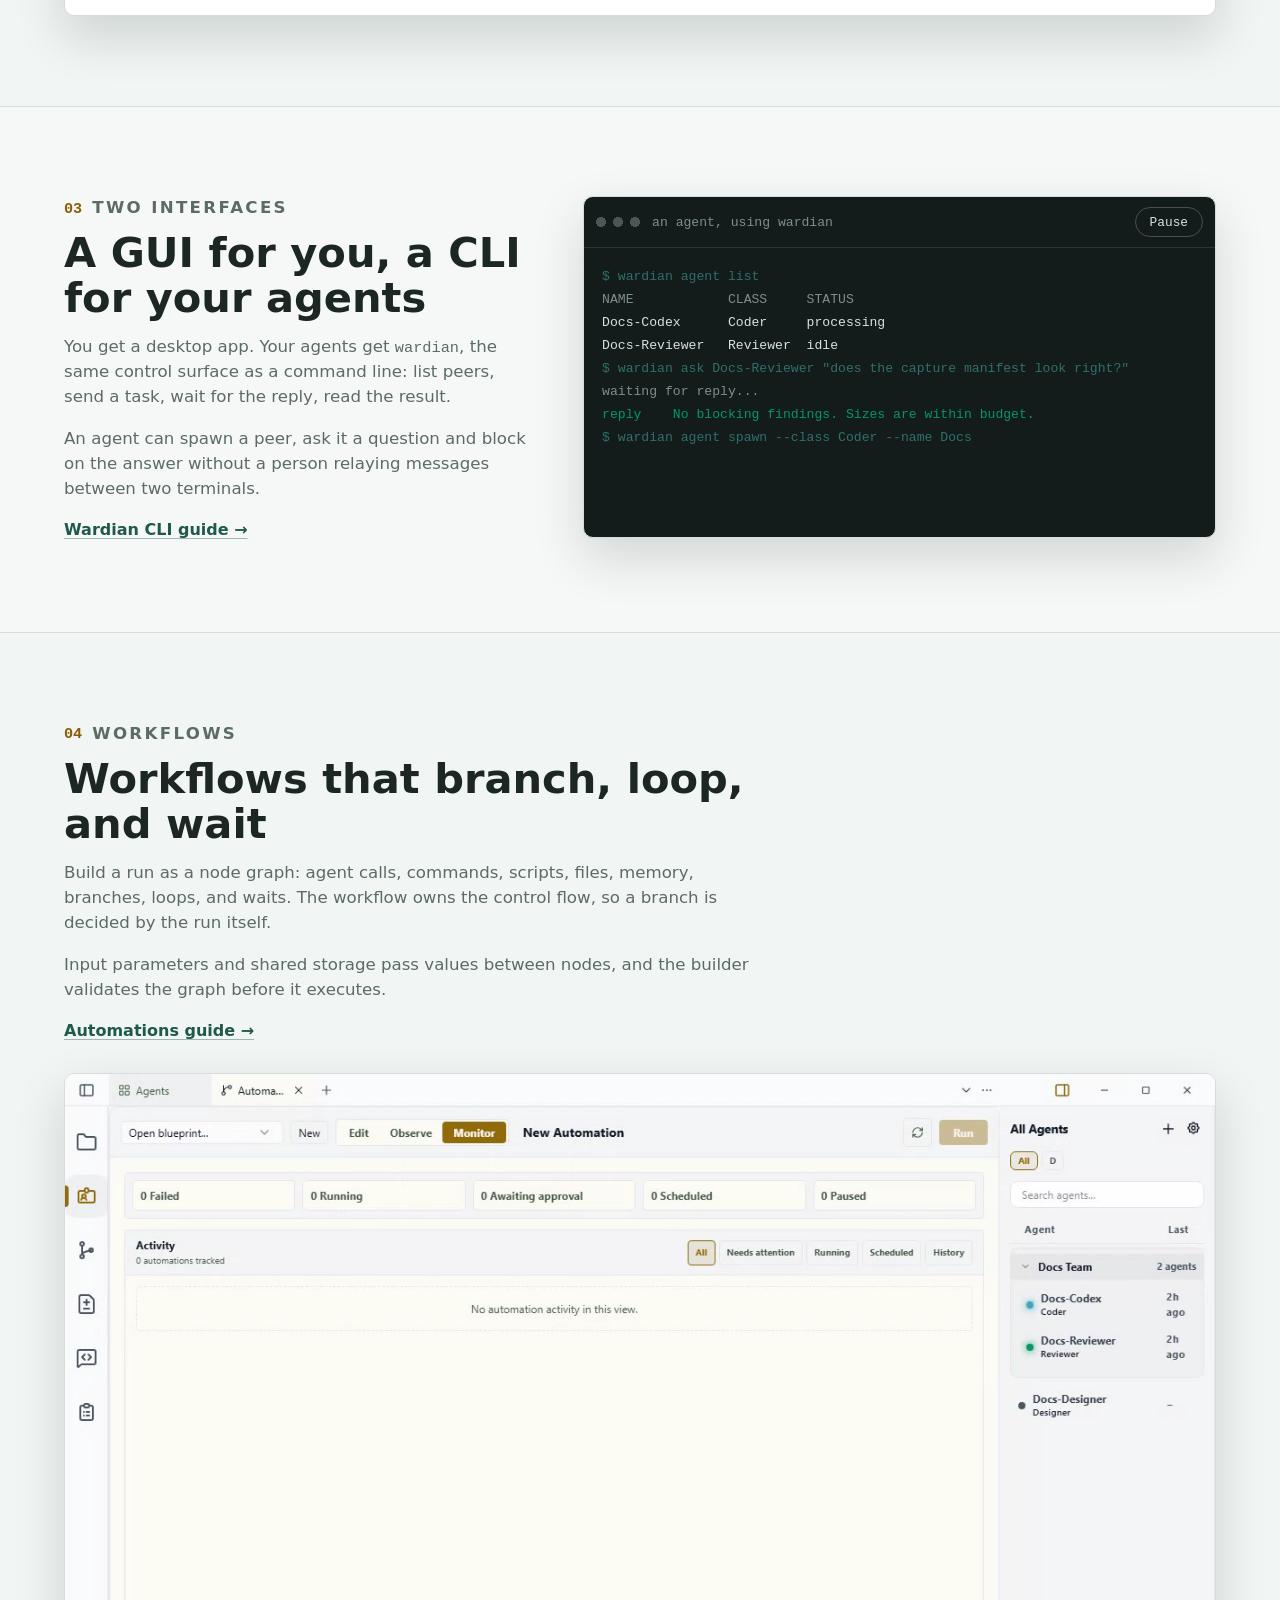
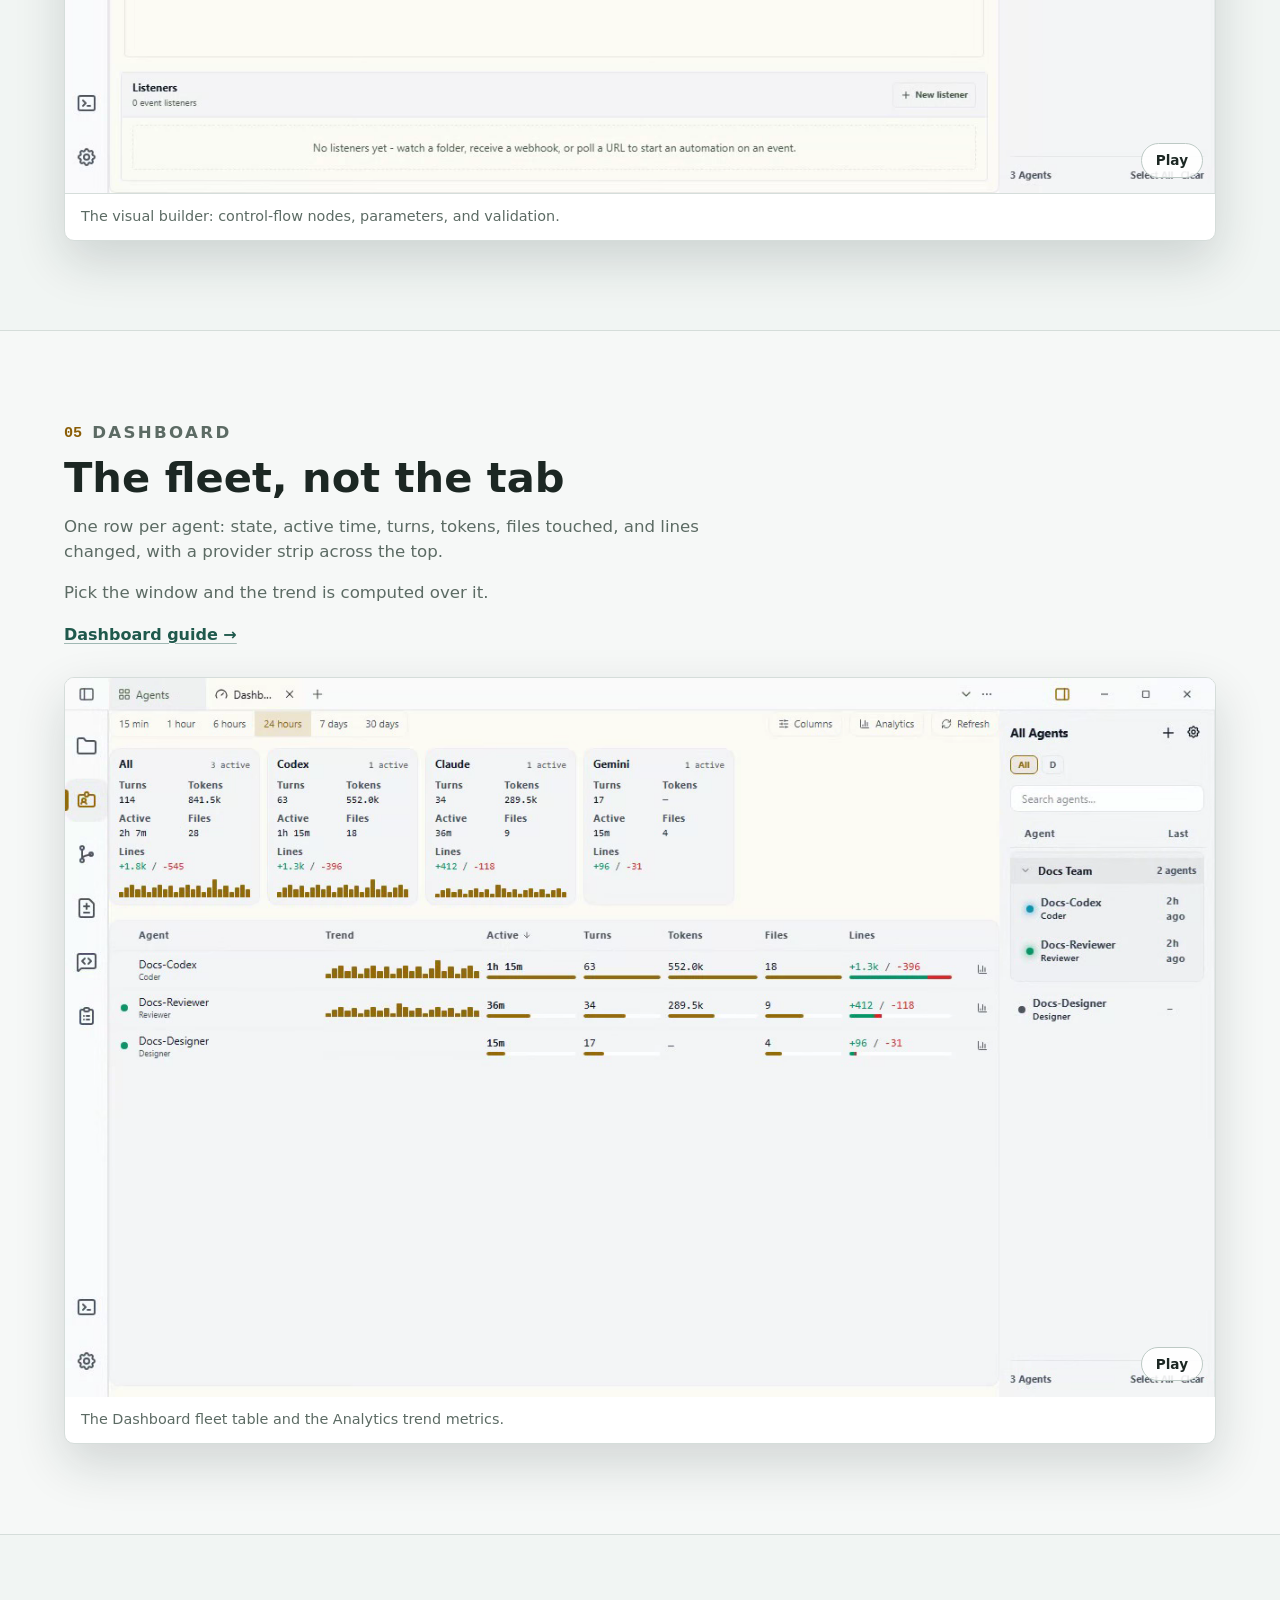
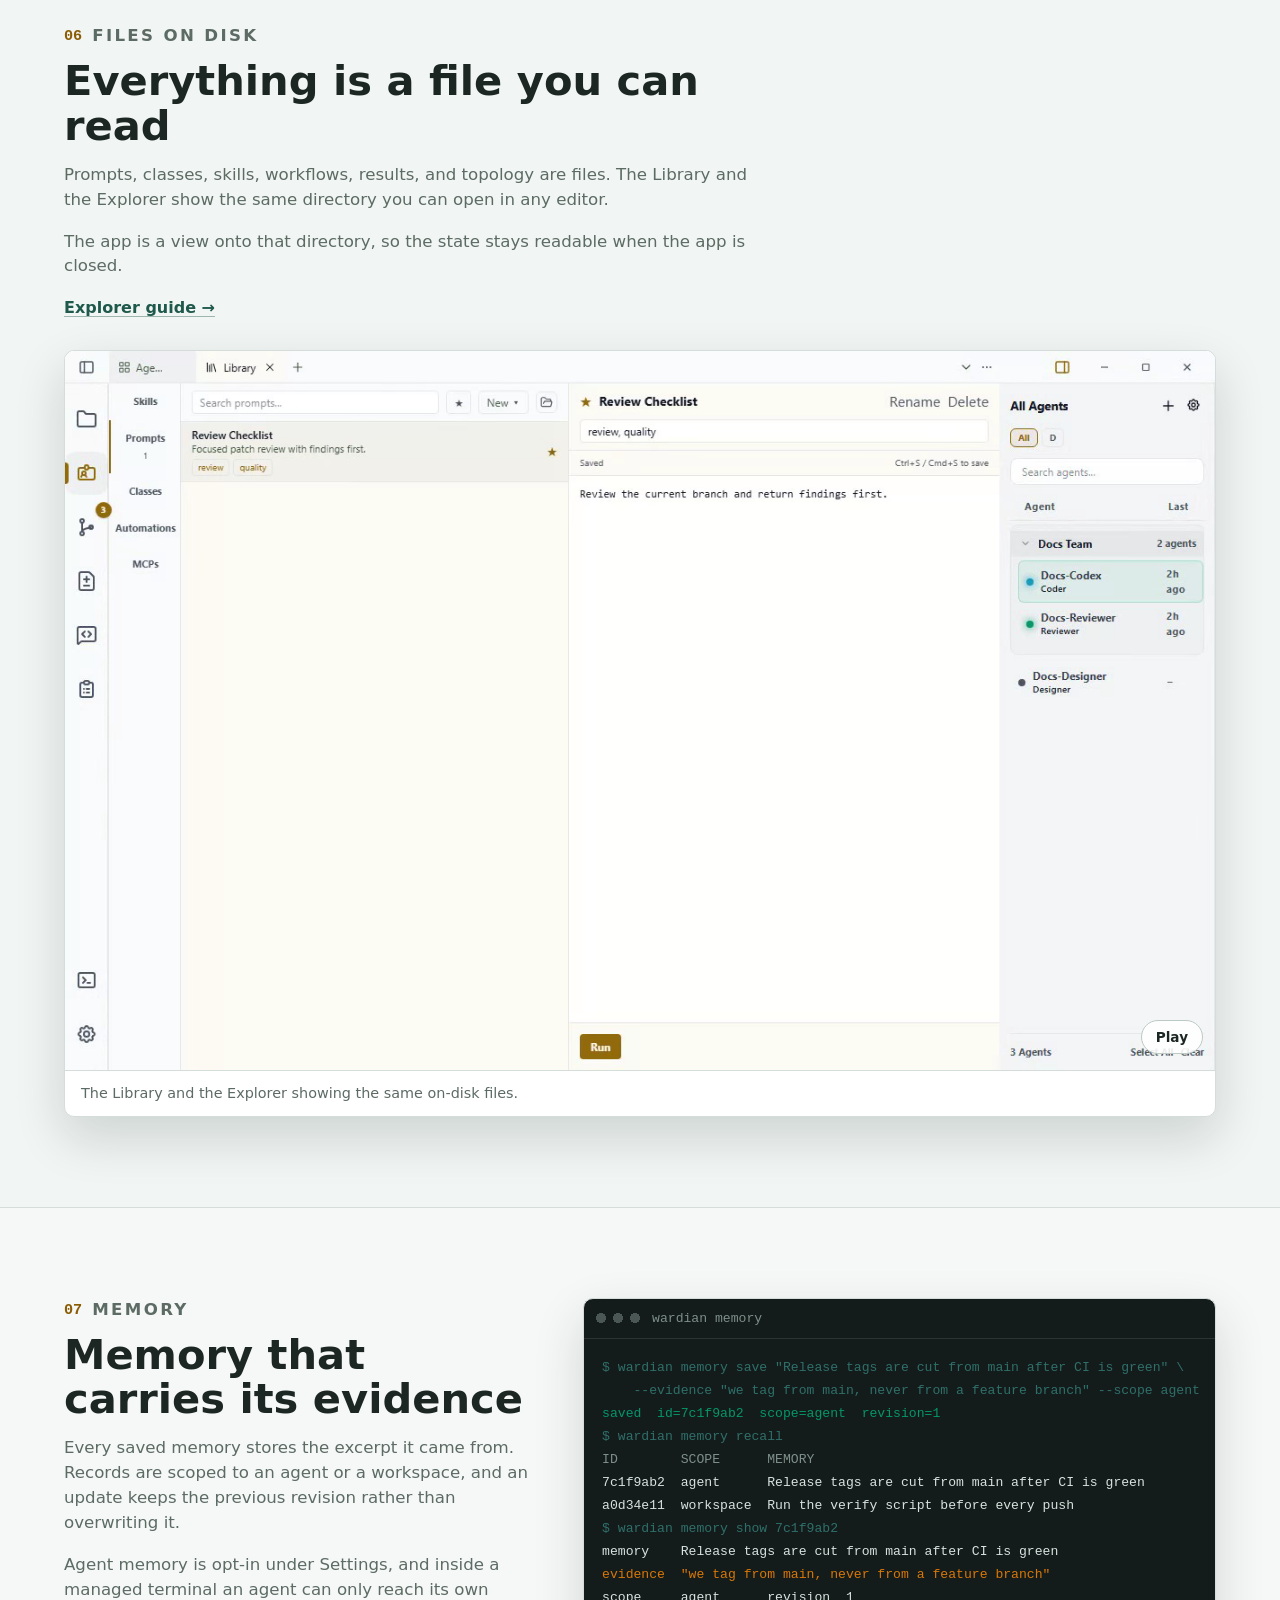
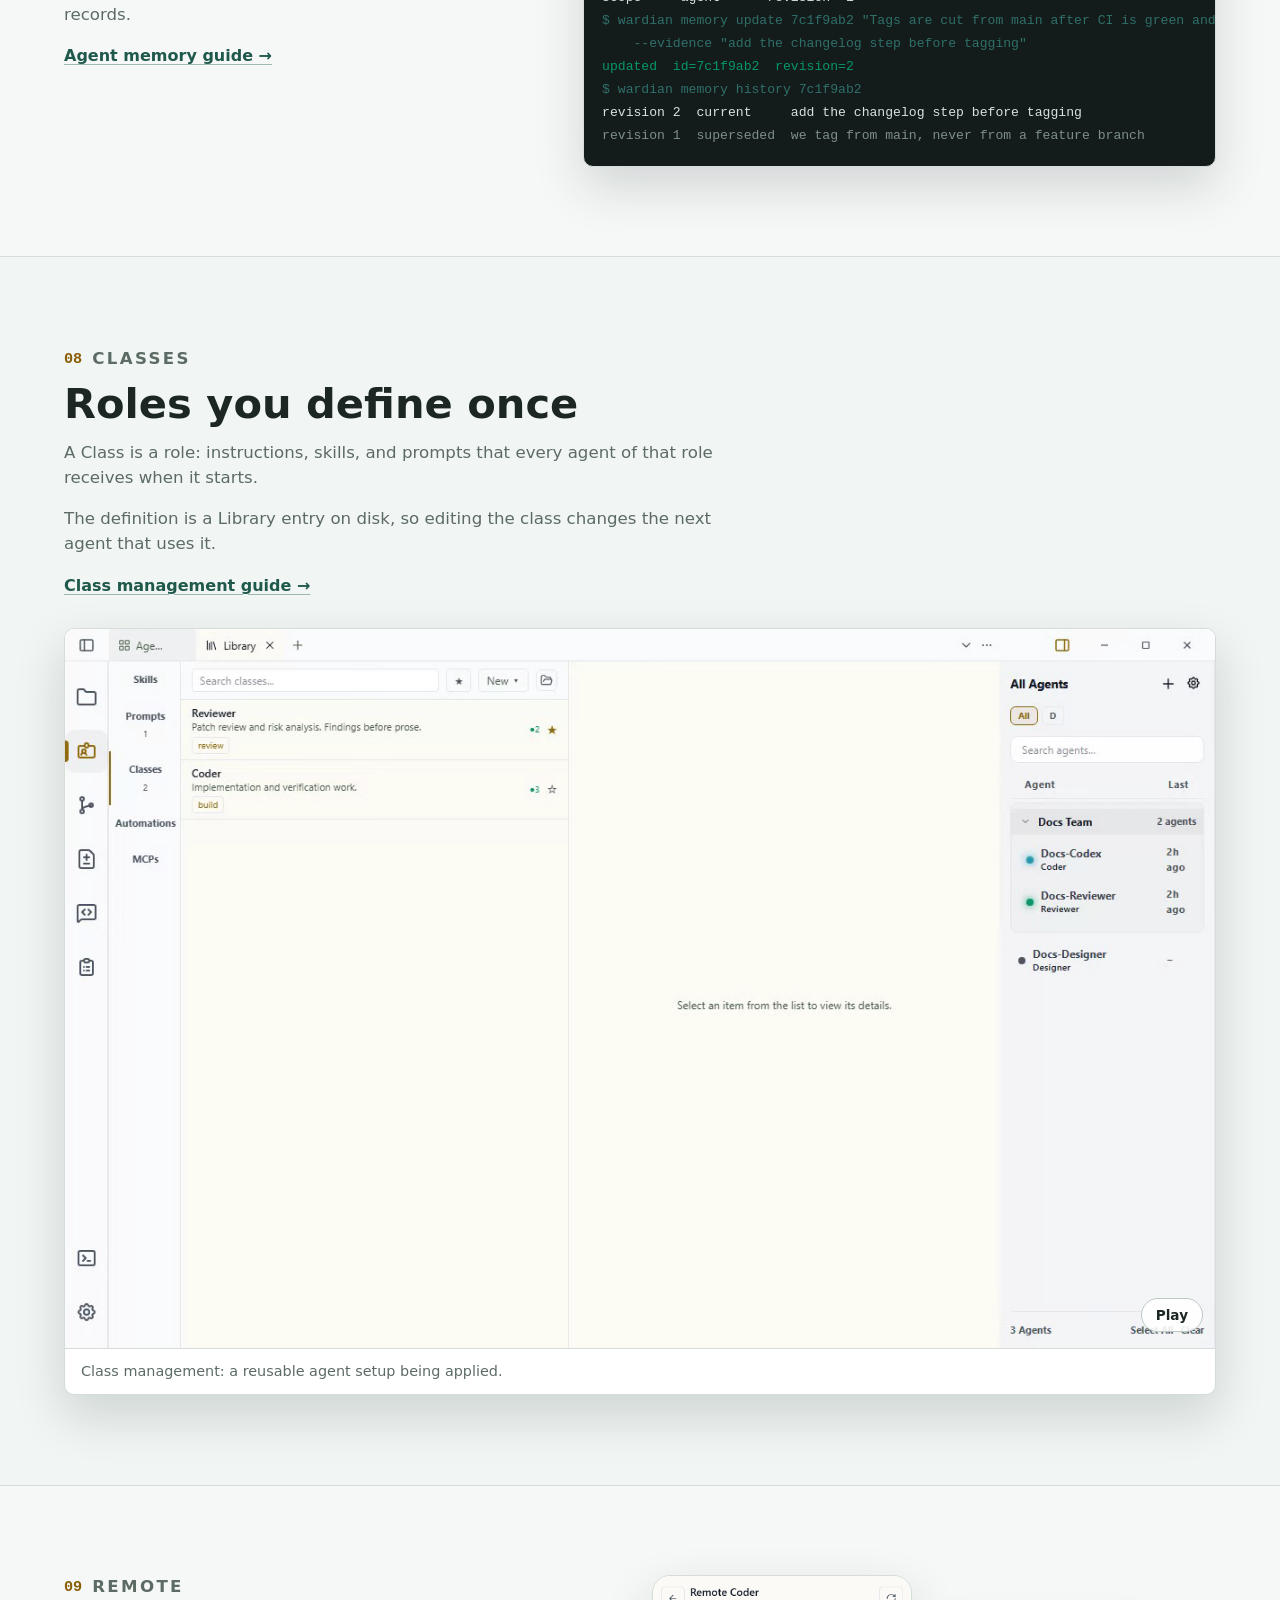
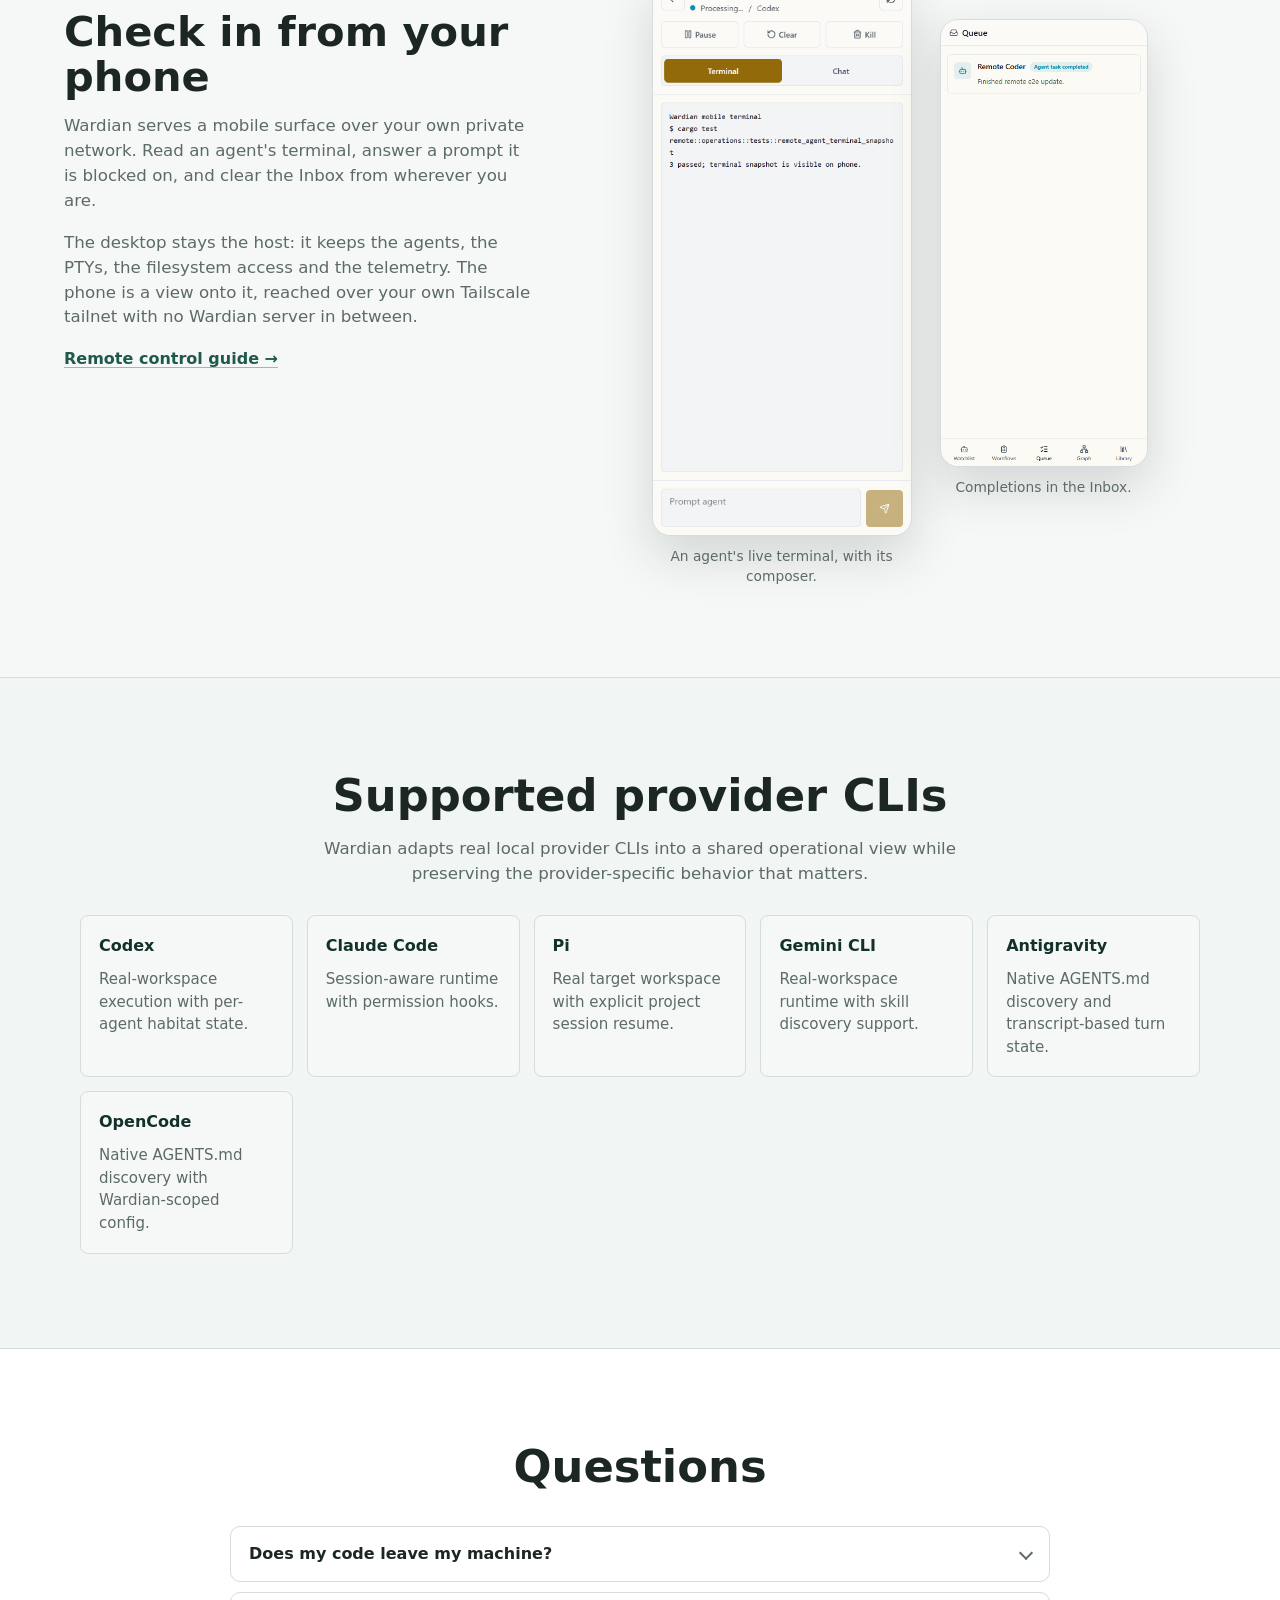
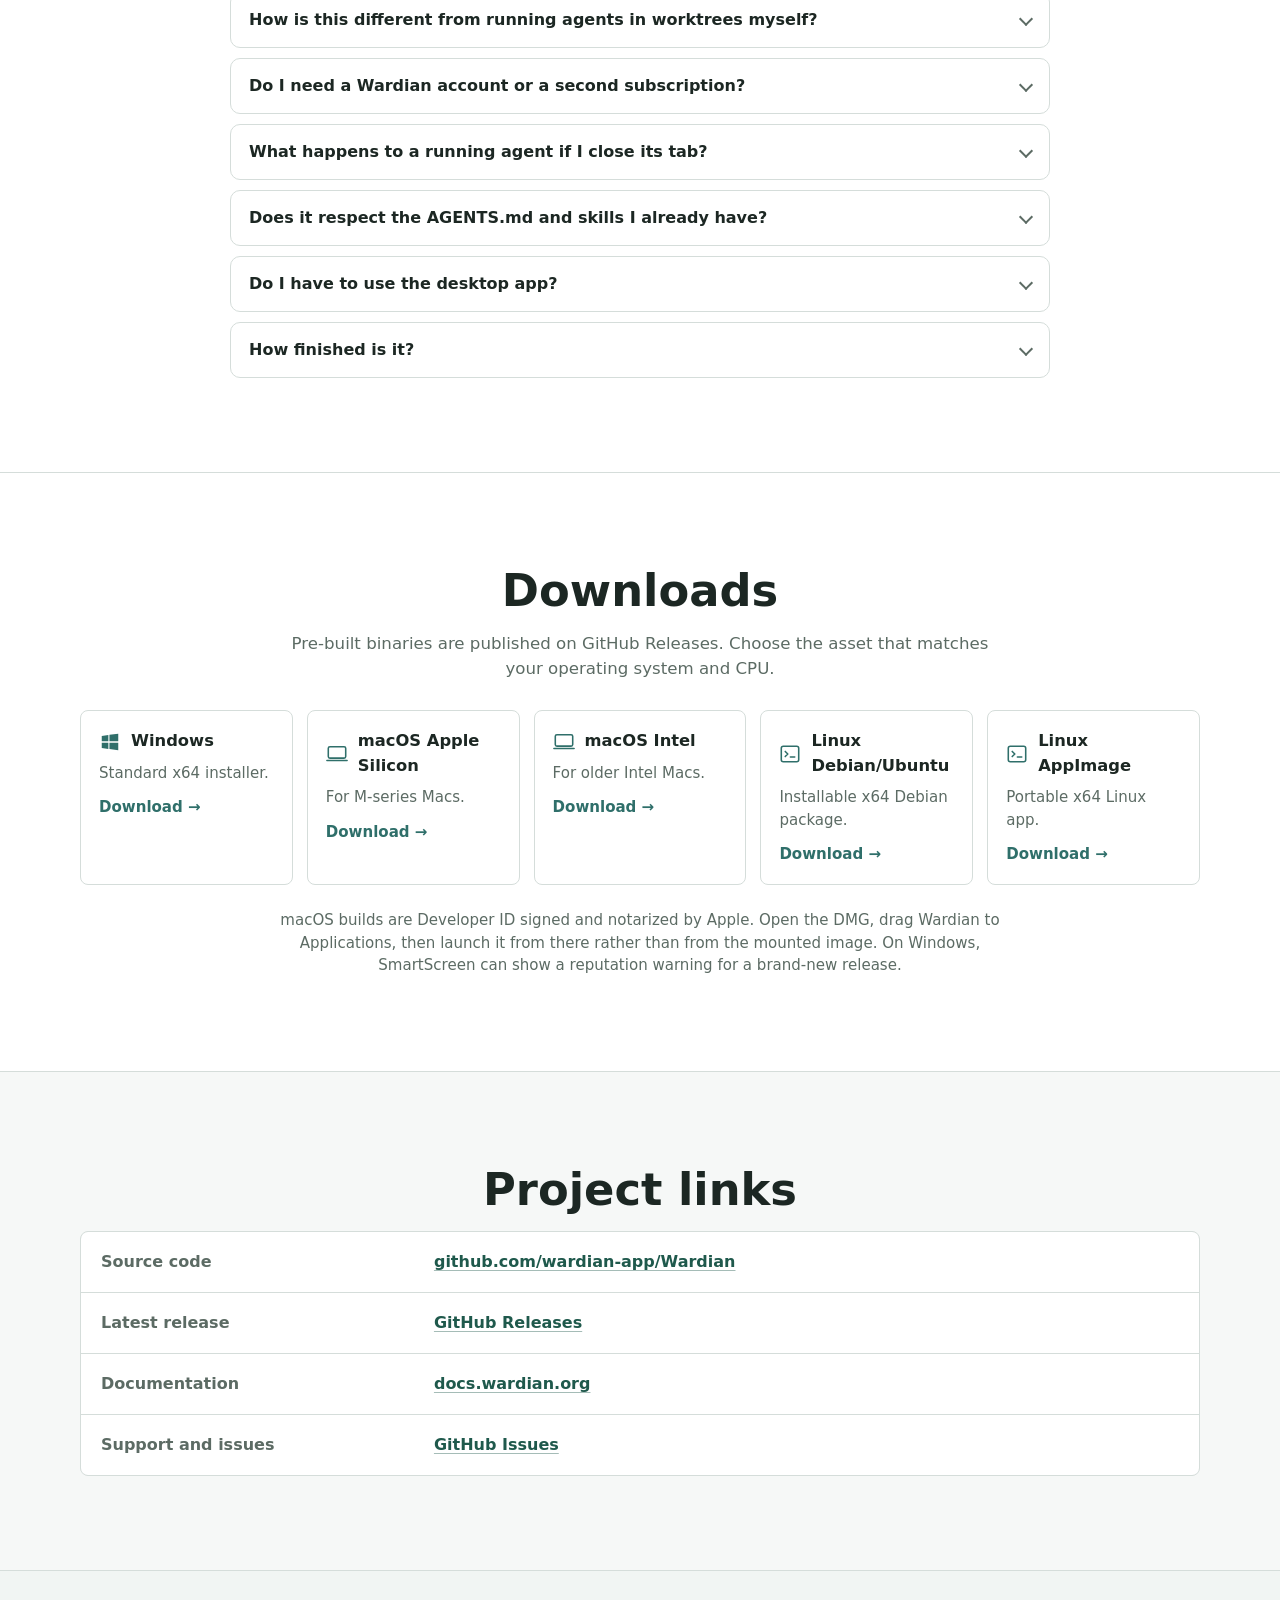
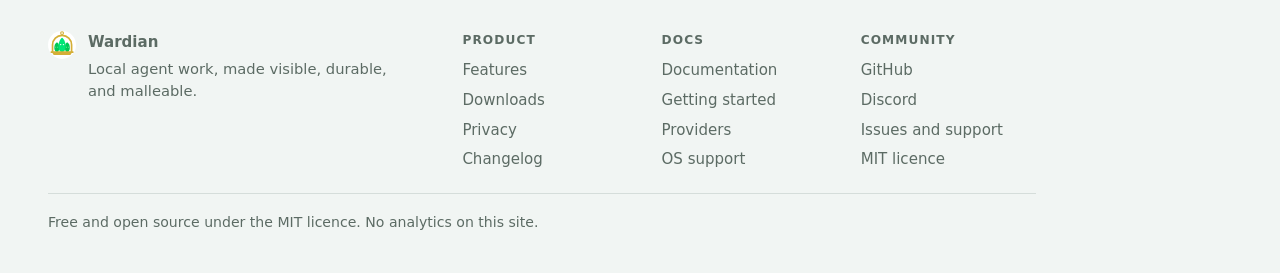
==== commit 5390b637: "fix: describe the Inbox, rewrite the FAQ, and lift the privacy section Section 02 described the ask/" ====
--- a/index.html
+++ b/index.html
@@ -43,6 +43,7 @@
       </a>
       <nav class="top-nav" aria-label="Primary navigation">
         <a href="#features">Features</a>
+        <a href="#privacy">Privacy</a>
         <a href="#faq">FAQ</a>
         <a href="#downloads">Downloads</a>
         <a href="https://github.com/wardian-app/Wardian">GitHub</a>
@@ -76,6 +77,8 @@
             <a href="https://github.com/wardian-app/Wardian/releases/latest">Latest release</a>
             <span aria-hidden="true">/</span>
             <a href="https://github.com/wardian-app/Wardian/issues">Issues and support</a>
+            <span aria-hidden="true">/</span>
+            <a href="https://discord.gg/dVF9PgqwnT">Discord</a>
           </div>
         </div>
 
@@ -109,6 +112,52 @@
         </figure>
       </section>
 
+      <section class="content-band privacy-band" id="privacy" aria-labelledby="privacy-title">
+        <div class="section-inner">
+          <h2 id="privacy-title">Wardian collects nothing</h2>
+          <p class="section-lede">
+            There is no Wardian server. Nothing about your work is sent
+            anywhere, because there is nowhere for it to go.
+          </p>
+
+          <div class="privacy-grid">
+            <article>
+              <h3>Your work stays on your machine</h3>
+              <p>
+                Agents run as local processes in your own project folders.
+                Prompts, skills, classes, workflows and results are files on
+                your disk. The Dashboard reads a local database. Nothing is
+                uploaded.
+              </p>
+            </article>
+            <article>
+              <h3>No account, no identifiers</h3>
+              <p>
+                There is no sign-up, no licence check and no device id. This
+                site sets no cookies and loads no analytics.
+              </p>
+            </article>
+            <article>
+              <h3>What does touch the network</h3>
+              <p>
+                Released builds ask GitHub whether a newer version exists.
+                Otherwise it is only whatever your provider CLI connects to, on
+                your own account, the same as it would without Wardian. Wardian
+                never proxies that request, so if the CLI is pointed at a local
+                model, nothing leaves the machine at all.
+              </p>
+            </article>
+          </div>
+
+          <p class="privacy-note">
+            Open source is not the same as private. Plenty of open tools ship
+            analytics. Wardian is MIT licensed and collects nothing, and the
+            source is there to check.
+            <a href="https://github.com/wardian-app/Wardian">Read the code</a>.
+          </p>
+        </div>
+      </section>
+
       <div id="features" class="features" role="region" aria-label="What Wardian does">
         <section class="feature" id="feature-graph" data-clip="graph" aria-labelledby="feature-graph-title">
           <div class="feature-inner">
@@ -154,46 +203,48 @@
           </div>
         </section>
 
-        <section class="feature" id="feature-ask-reply" data-clip="ask-reply" aria-labelledby="feature-ask-reply-title">
-          <div class="feature-inner">
-            <div class="feature-copy">
-              <p class="feature-eyebrow"><span class="feature-index">02</span> Ask and reply</p>
-              <h2 id="feature-ask-reply-title">Handoffs that leave a record</h2>
-              <p>
-                An ask carries a durable id. The reply comes back against that
-                id with a status and any choices the ask offered, and both ends
-                land in the Inbox.
-              </p>
-              <p>
-                A message can queue while the receiving agent is busy or
-                offline, and it keeps its delivery receipt either way.
+        <section class="feature" id="feature-inbox" data-clip="inbox" aria-labelledby="feature-inbox-title">
+          <div class="feature-inner">
+            <div class="feature-copy">
+              <p class="feature-eyebrow"><span class="feature-index">02</span> Inbox</p>
+              <h2 id="feature-inbox-title">One place for whatever needs you</h2>
+              <p>
+                Finished work, automation outcomes, important updates, and the
+                prompts an agent is blocked on all arrive in one list. Unread
+                first, filterable by type, with a badge when something is
+                waiting on a decision.
+              </p>
+              <p>
+                An approval request names the action, why it is risky, and the
+                choices you can send back. It expires rather than proceeding on
+                its own, and only one can be open per agent at a time.
               </p>
               <a class="feature-link" href="https://docs.wardian.org/guide/inbox">Inbox guide</a>
             </div>
             <figure class="feature-media">
               <video
                 class="clip"
-                poster="assets/media/ask-reply.png"
+                poster="assets/media/inbox.png"
                 width="1280"
                 height="800"
                 muted
                 loop
                 playsinline
                 preload="none"
-                aria-label="Silent looping recording of a structured ask reaching another Wardian agent and its reply appearing in the Inbox."
+                aria-label="Silent looping recording of the Wardian Inbox showing an approval request with its choices and a completed agent result."
               >
-                <source data-src="assets/media/ask-reply.webm" type="video/webm">
-                <source data-src="assets/media/ask-reply.mp4" type="video/mp4">
+                <source data-src="assets/media/inbox.webm" type="video/webm">
+                <source data-src="assets/media/inbox.mp4" type="video/mp4">
               </video>
               <noscript>
                 <img
-                  src="assets/media/ask-reply.png"
-                  alt="A structured ask reaching another Wardian agent and its reply appearing in the Inbox."
+                  src="assets/media/inbox.png"
+                  alt="The Wardian Inbox showing an approval request with its choices and a completed agent result."
                   width="1280"
                   height="800"
                 >
               </noscript>
-              <figcaption>A structured ask reaching another agent, and its reply in the Inbox.</figcaption>
+              <figcaption>The Inbox: an approval request with its choices, and a completed result.</figcaption>
             </figure>
           </div>
         </section>
@@ -551,114 +602,75 @@
               <summary>Does my code leave my machine?</summary>
               <p>
                 Not because of Wardian. It has no server and collects nothing.
-                The provider CLIs you run do send code to their own vendors,
-                under your own accounts, exactly as they do without Wardian.
-              </p>
-            </details>
-
-            <details name="faq">
-              <summary>Which agent CLIs work?</summary>
-              <p>
-                Antigravity, Claude Code, Codex, OpenCode, Pi and Gemini CLI,
-                each keeping its own native behaviour. Wardian adapts session
-                identity, working roots, skill discovery and status tracking
-                into one model rather than replacing the tools.
-              </p>
-            </details>
-
-            <details name="faq">
-              <summary>Windows, macOS or Linux?</summary>
-              <p>
-                All three. Installers for Windows x64, Apple Silicon and Intel
-                Macs, and Debian and AppImage builds for Linux x64.
+                Your provider CLI connects to whichever model you have
+                configured, on your own account, and Wardian never proxies that
+                request. Point the CLI at a local model and nothing leaves the
+                machine at all.
               </p>
             </details>
 
             <details name="faq">
               <summary>How is this different from running agents in worktrees myself?</summary>
               <p>
-                You can, and Wardian uses worktrees too. What it adds is
-                everything around them: agents that can address each other,
-                a durable record of what was asked and answered, memory that
-                keeps the evidence it came from, and workflows that branch,
-                loop and wait without a person driving each step.
+                You can, and Wardian will create a worktree for an agent when
+                you ask it to. What it adds is everything around them: agents
+                that can address each other, a durable record of what was asked
+                and answered, memory that keeps the evidence it came from, and
+                workflows that branch, loop and wait without you driving each
+                step.
               </p>
             </details>
 
             <details name="faq">
-              <summary>What happens to my data if I stop using it?</summary>
-              <p>
-                Nothing is locked in. Prompts, classes, skills, workflows and
-                results are files in your own directories, readable and
-                diffable without Wardian running at all.
+              <summary>Do I need a Wardian account or a second subscription?</summary>
+              <p>
+                Neither. Wardian runs the CLIs already installed on your
+                machine, signed in to your own accounts, and never holds a key
+                or bills for a request. You pay your model providers exactly
+                what you would without it.
               </p>
             </details>
 
             <details name="faq">
-              <summary>Is it really free?</summary>
-              <p>
-                Yes. MIT licensed, no paid tier and no account. You still pay
-                your own model providers for whatever the agents use.
+              <summary>What happens to a running agent if I close its tab?</summary>
+              <p>
+                It keeps running. Closing a tab is a view change, not a
+                lifecycle change; stopping an agent takes an explicit Pause,
+                Restart Session or Delete, so nothing dies because a window
+                closed.
+              </p>
+            </details>
+
+            <details name="faq">
+              <summary>Does it respect the AGENTS.md and skills I already have?</summary>
+              <p>
+                Yes. Every supported provider discovers <code>AGENTS.md</code>
+                natively, and Wardian adds its own instruction files and skill
+                roots through each CLI's own mechanism rather than replacing
+                what you have set up.
+              </p>
+            </details>
+
+            <details name="faq">
+              <summary>Do I have to use the desktop app?</summary>
+              <p>
+                No. <code>wardian</code> drives the same backend from a
+                terminal, and it is the same surface agents use: spawn a peer,
+                send a task, wait for a reply, read state, start and stop
+                automations.
               </p>
             </details>
 
             <details name="faq">
               <summary>How finished is it?</summary>
               <p>
-                Early. It is under active development, and CLIs, on-disk
-                formats and layouts can change between releases. Pin a version
-                if you depend on it, and please file an issue when something
+                Early, and under active development. CLIs, on-disk formats and
+                layouts can still change between releases, so pin a version if
+                you depend on it and please file an issue when something
                 breaks.
               </p>
             </details>
           </div>
-        </div>
-      </section>
-
-      <section class="content-band privacy-band" id="privacy" aria-labelledby="privacy-title">
-        <div class="section-inner">
-          <h2 id="privacy-title">Wardian collects nothing</h2>
-          <p class="section-lede">
-            No analytics, no telemetry, no accounts, no phoning home. There is
-            no Wardian server to send anything to.
-          </p>
-
-          <div class="privacy-grid">
-            <article>
-              <h3>Your work stays on your machine</h3>
-              <p>
-                Agents run as local processes in your real project folders.
-                Sessions, prompts, skills, classes, workflows and results are
-                files on your disk, and the telemetry behind the Dashboard is a
-                local database. None of it is transmitted.
-              </p>
-            </article>
-            <article>
-              <h3>No identifiers, no account</h3>
-              <p>
-                Wardian has no sign-up, no licence check and no device id. It
-                does not know who you are, and this website sets no cookies and
-                loads no analytics.
-              </p>
-            </article>
-            <article>
-              <h3>What does reach the network</h3>
-              <p>
-                Two things, both yours. Released builds ask GitHub whether a
-                newer version exists. And the provider CLIs you run &mdash;
-                Claude Code, Codex, Gemini, Antigravity, OpenCode, Pi &mdash;
-                talk to their own vendors under your own accounts, exactly as
-                they do outside Wardian.
-              </p>
-            </article>
-          </div>
-
-          <p class="privacy-note">
-            Open source is not the same as private &mdash; plenty of open
-            tools still ship analytics. Wardian is MIT licensed <em>and</em>
-            collects nothing, and the source is public so neither half has to
-            be taken on trust. <a href="https://github.com/wardian-app/Wardian">Read the code</a>.
-          </p>
         </div>
       </section>
 
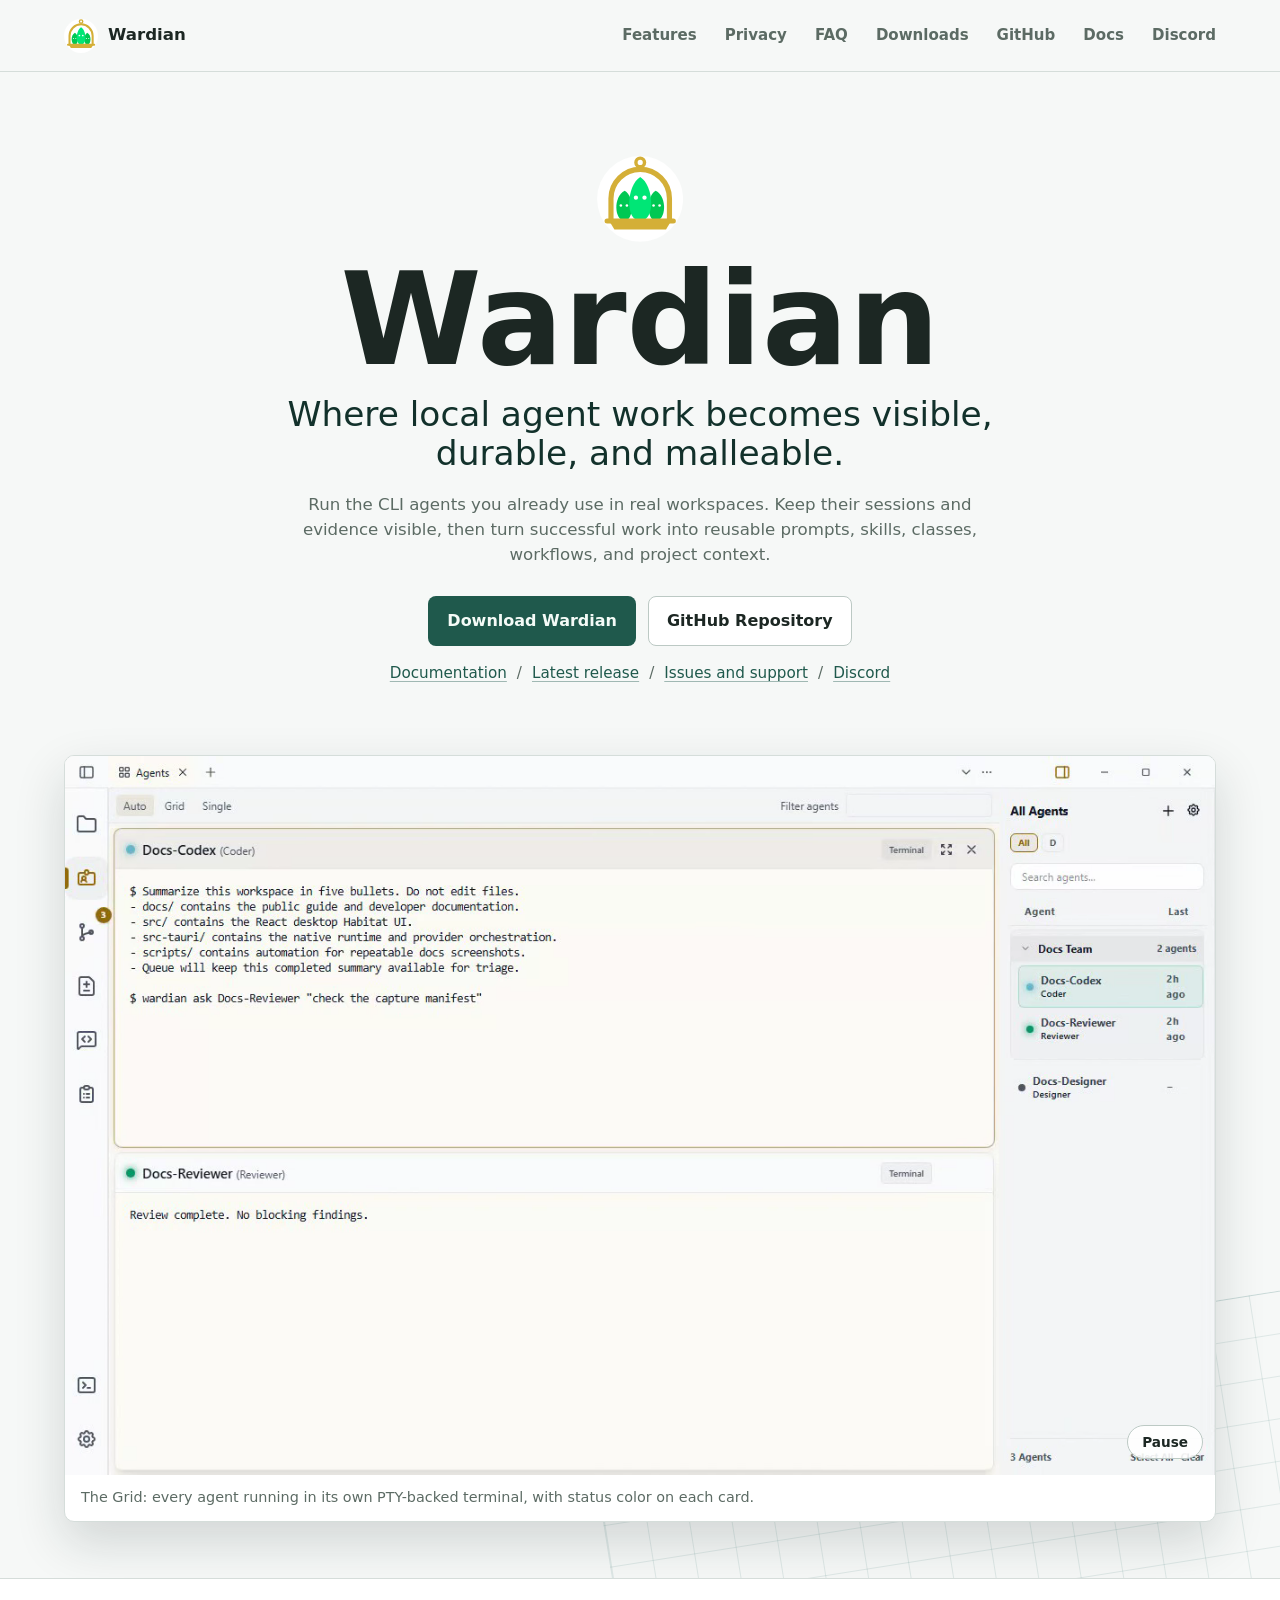
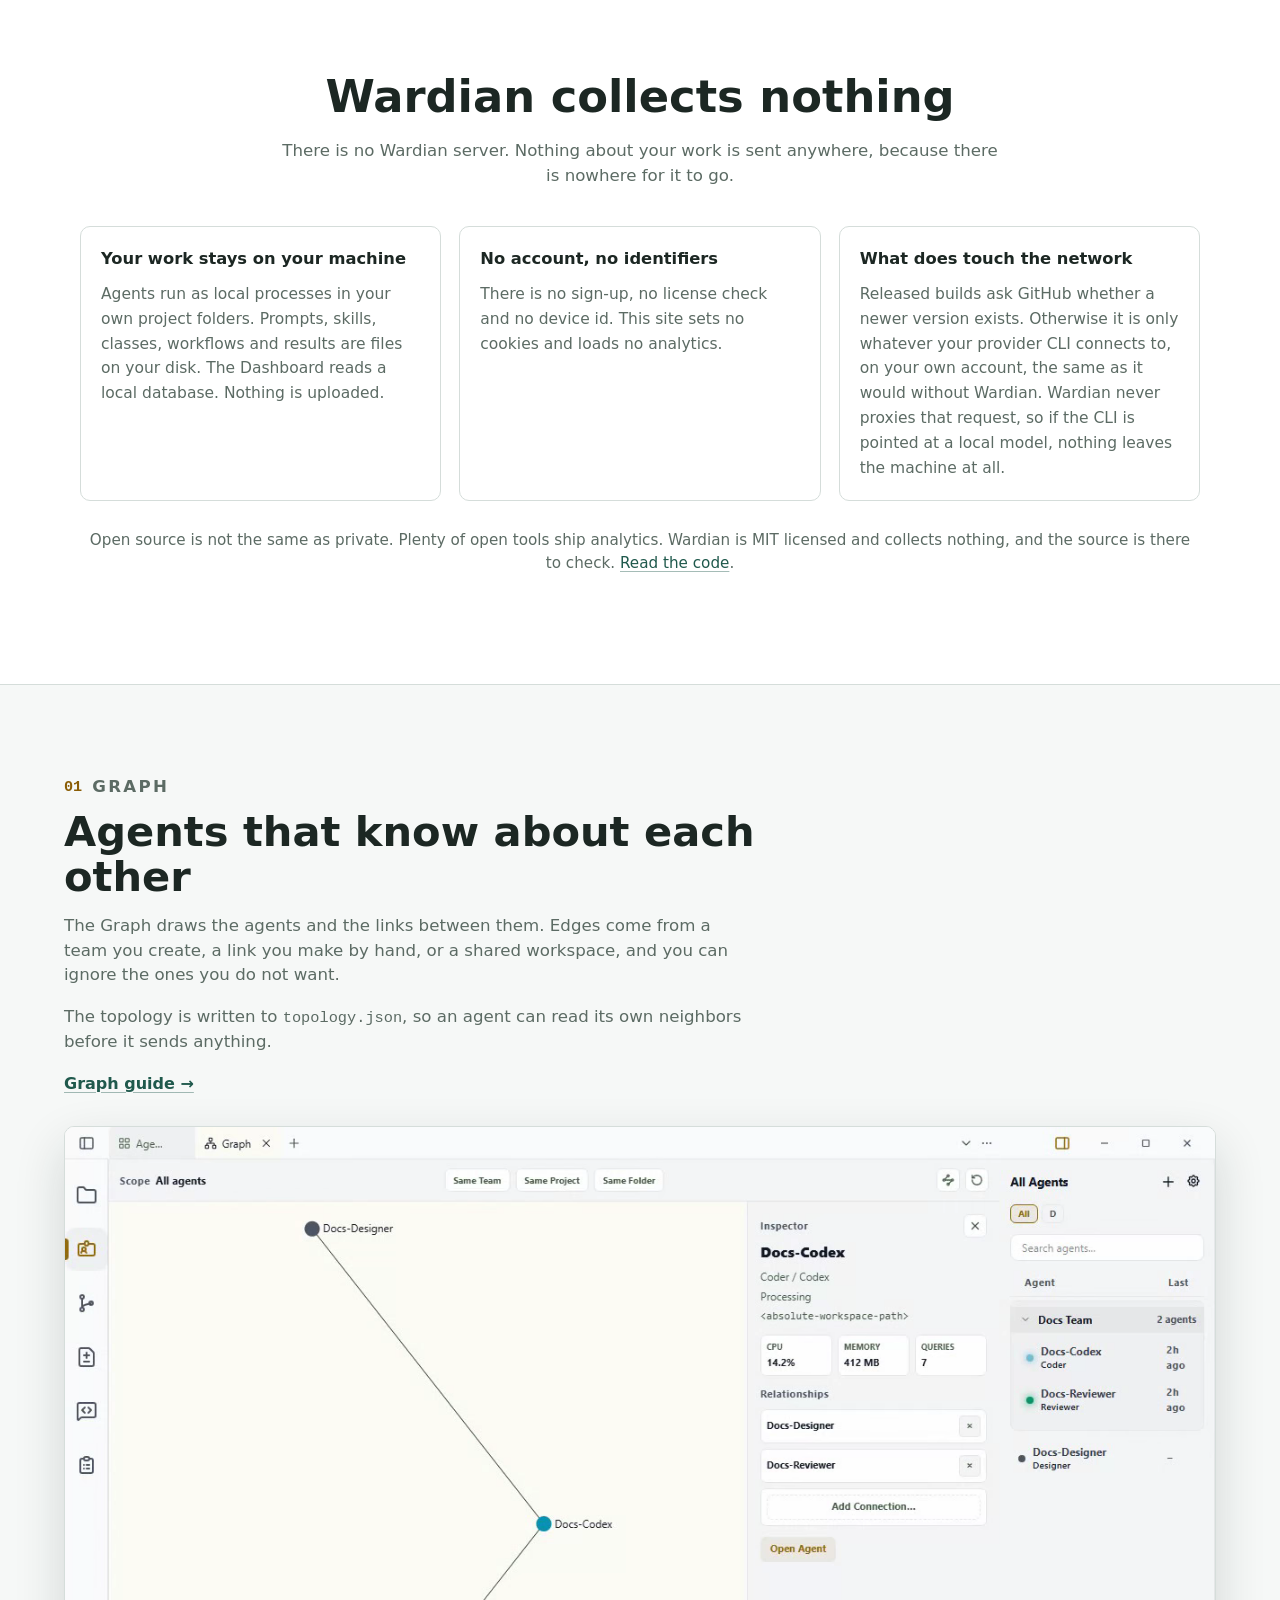
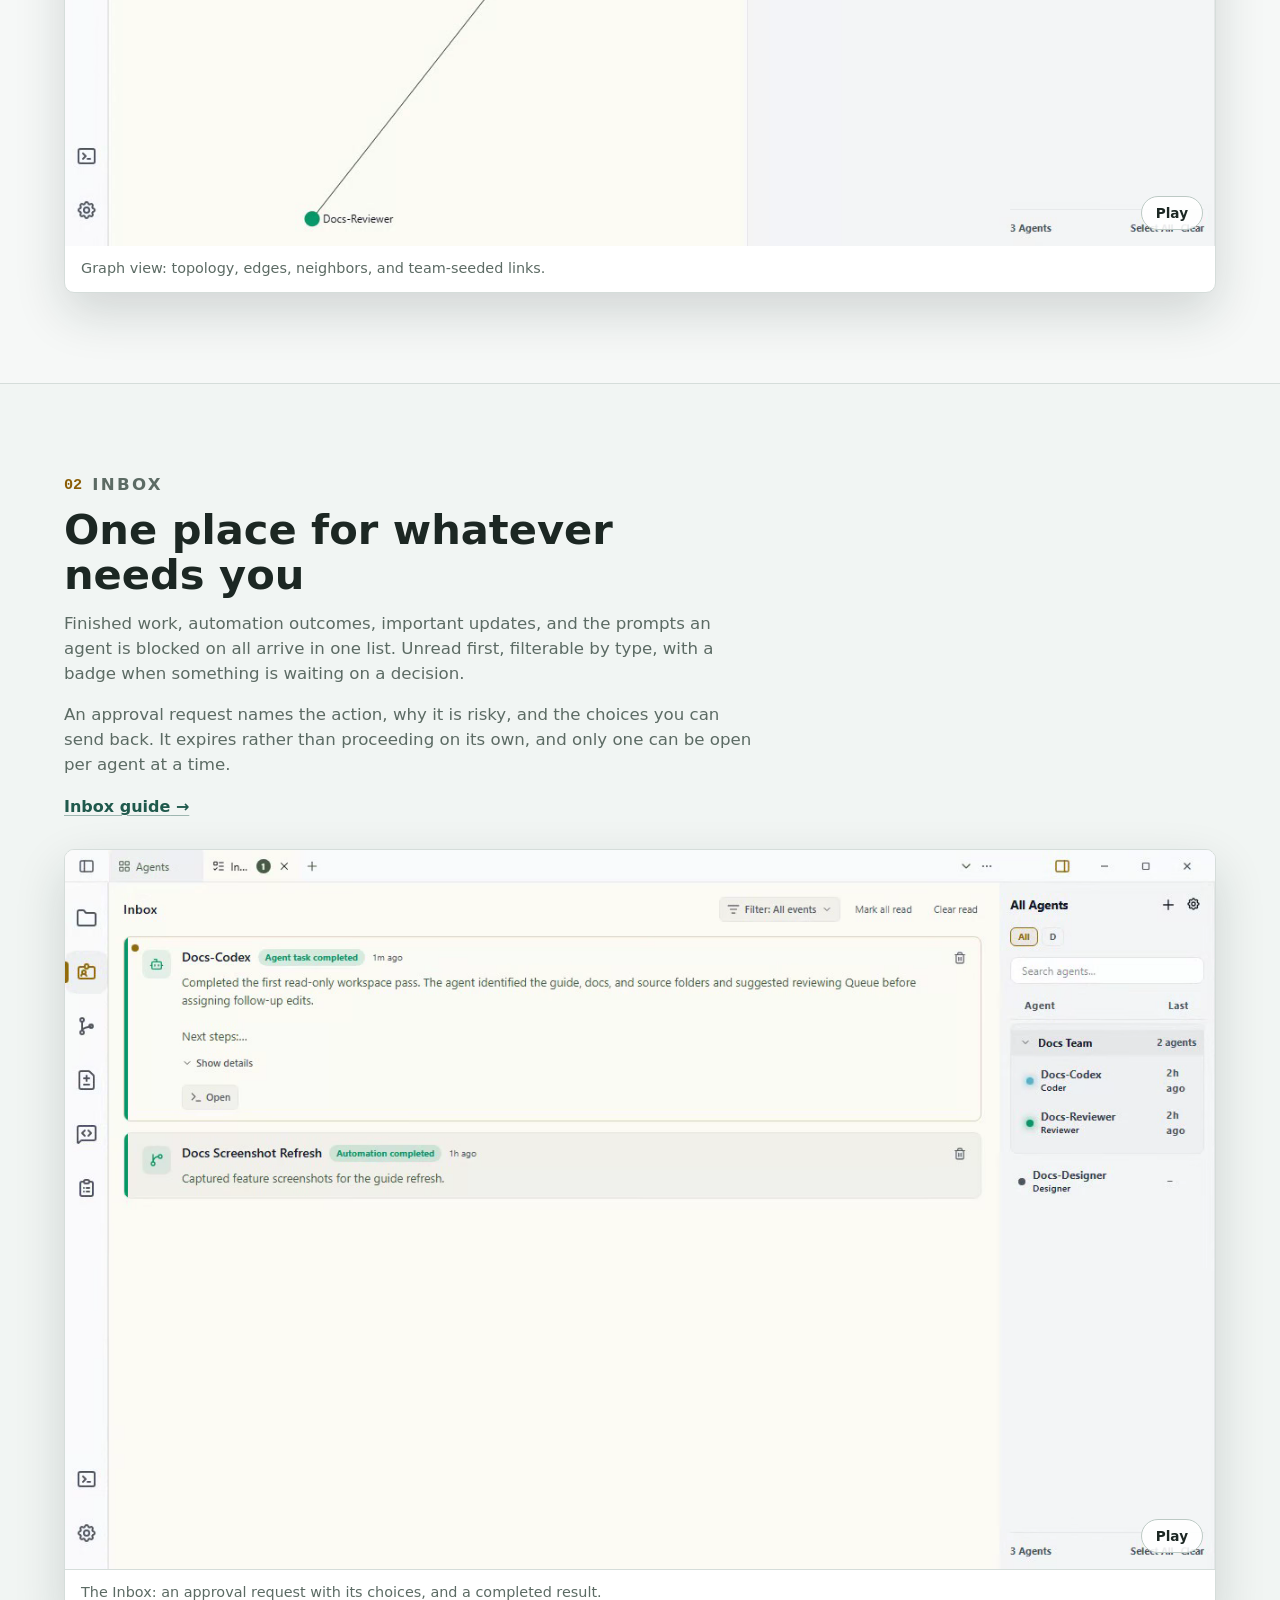
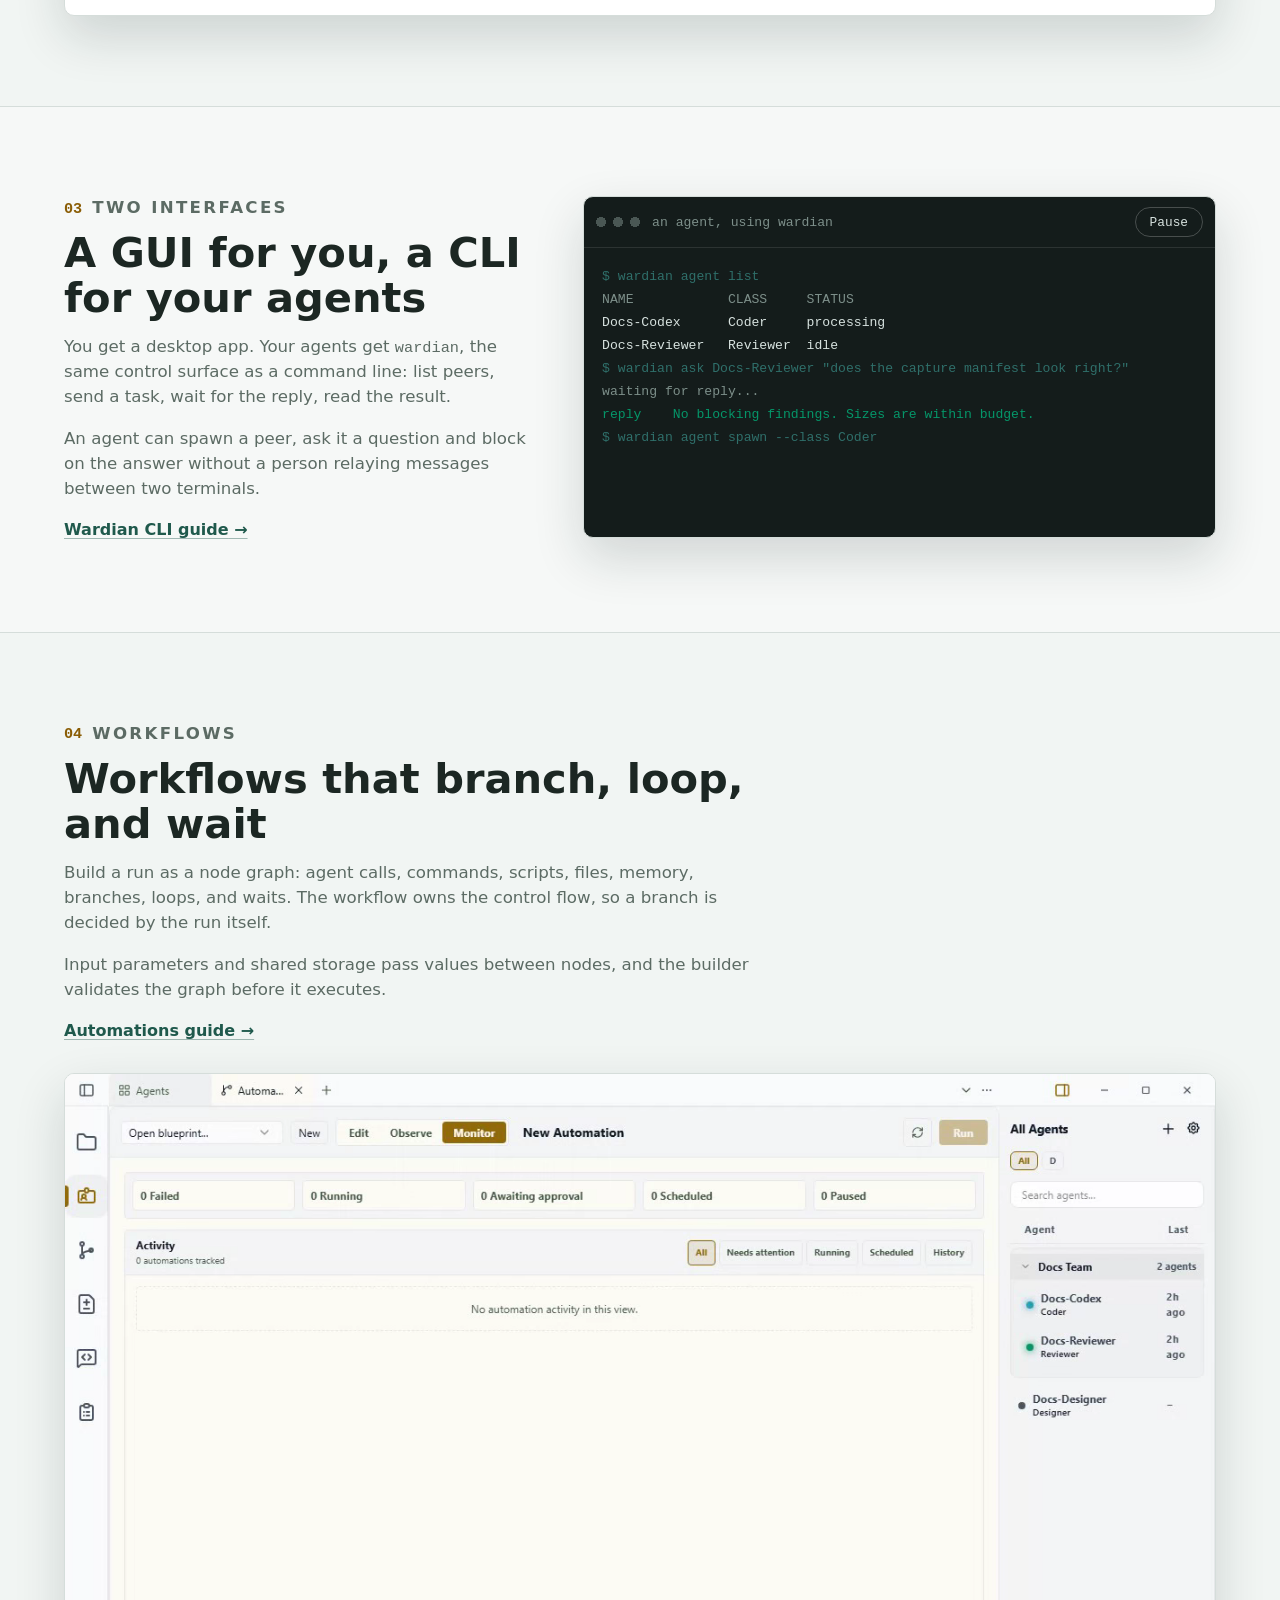
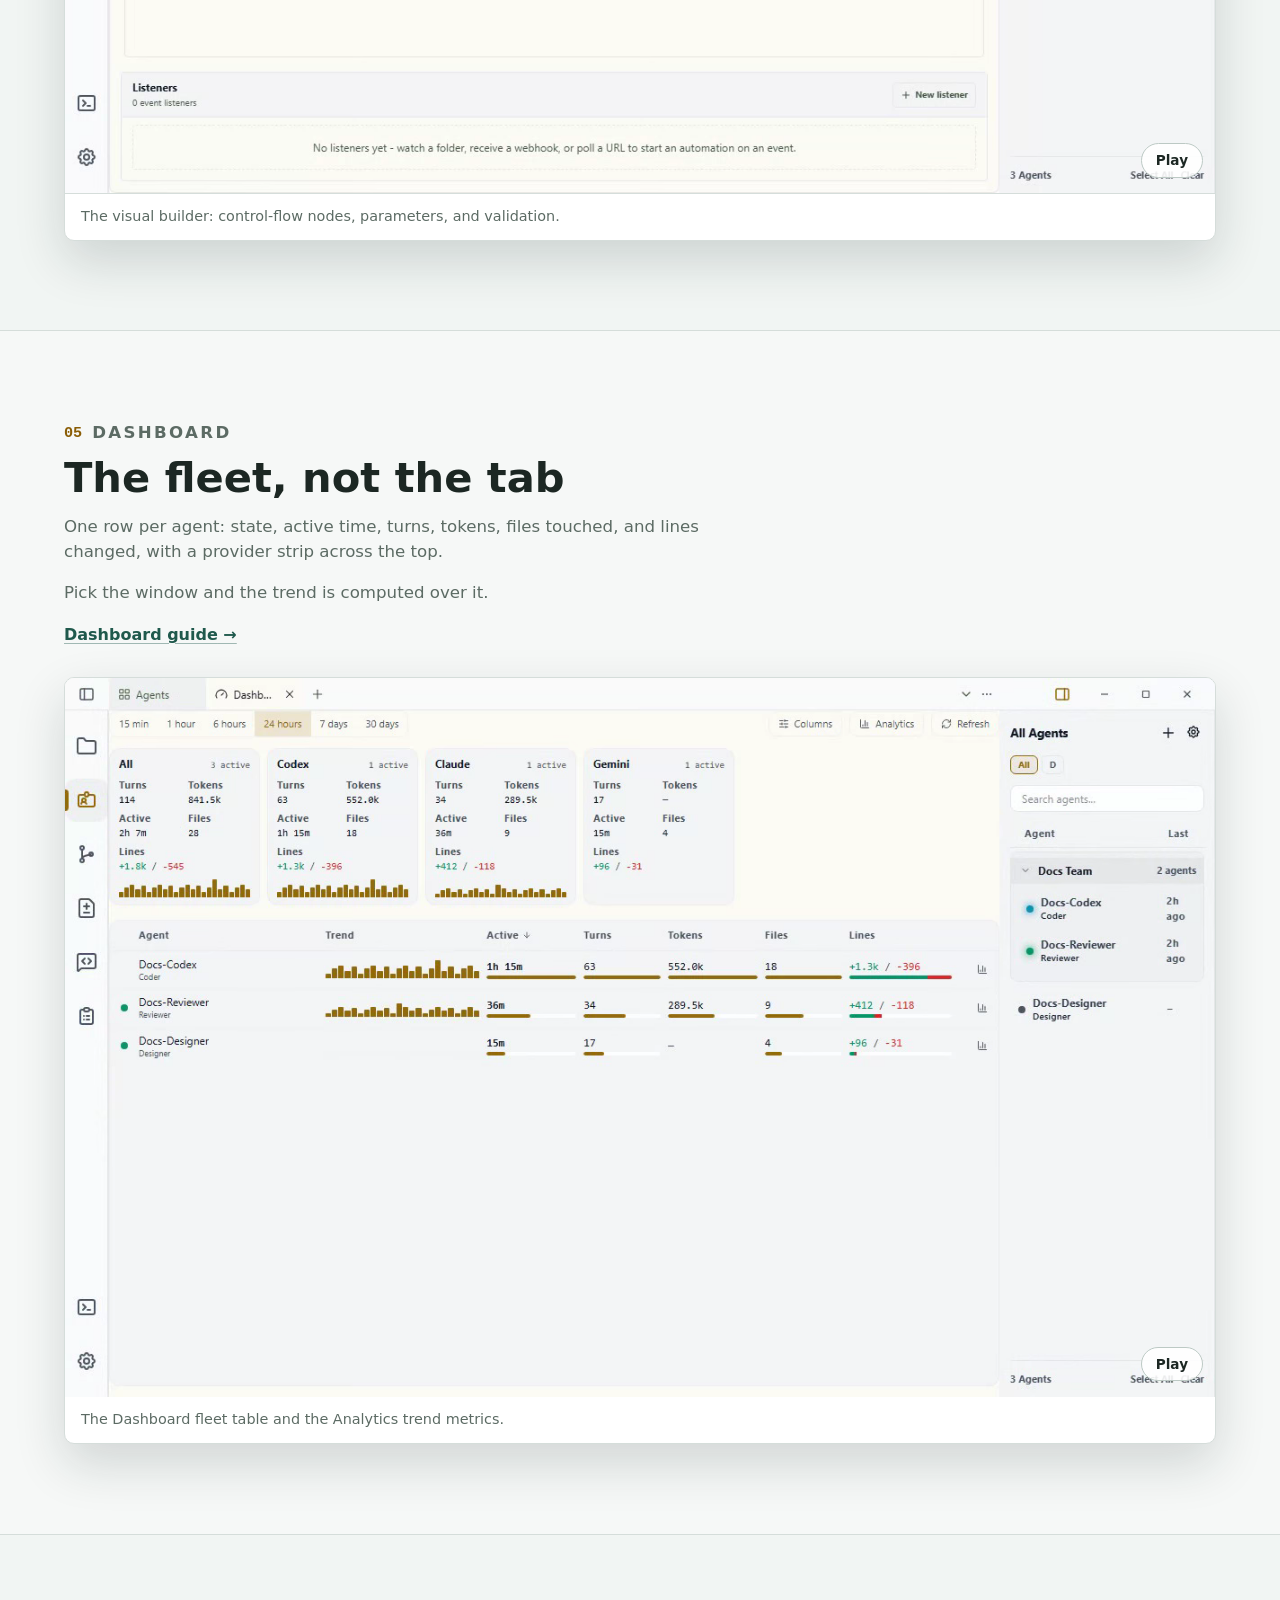
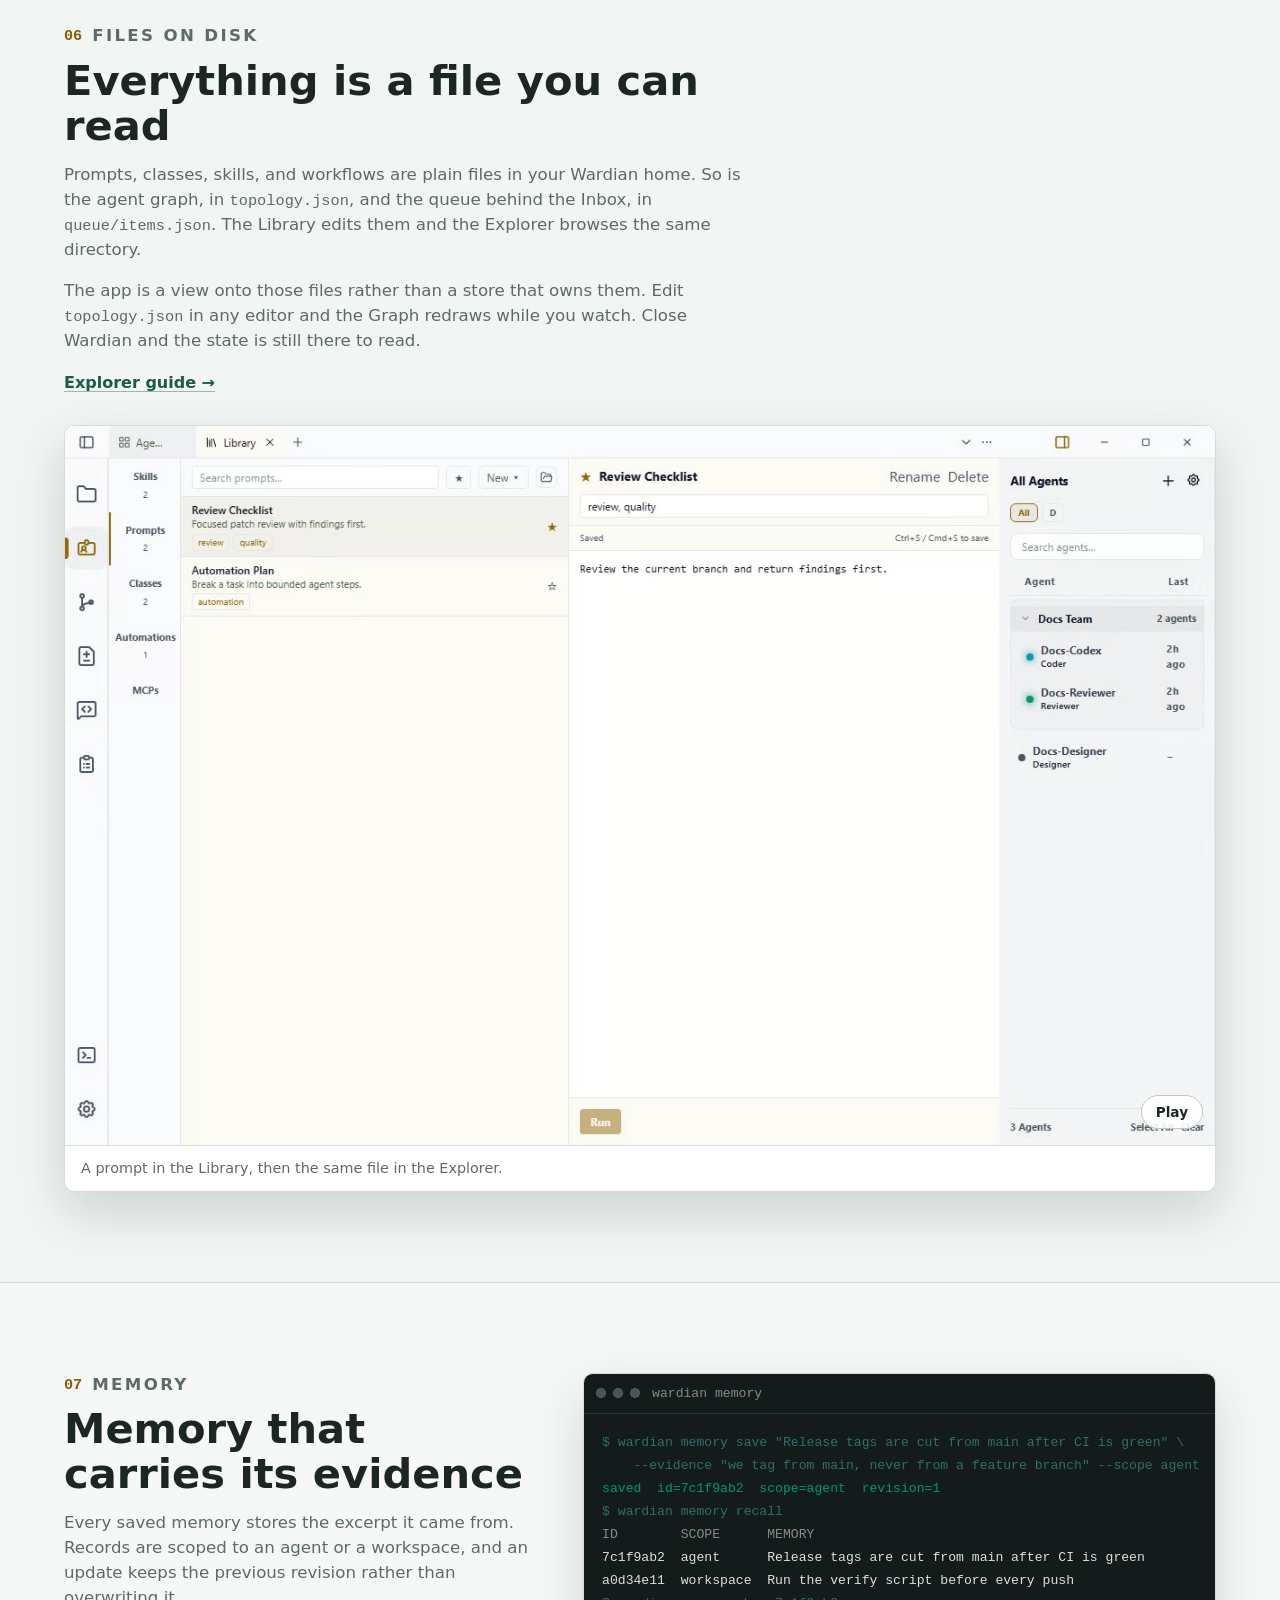
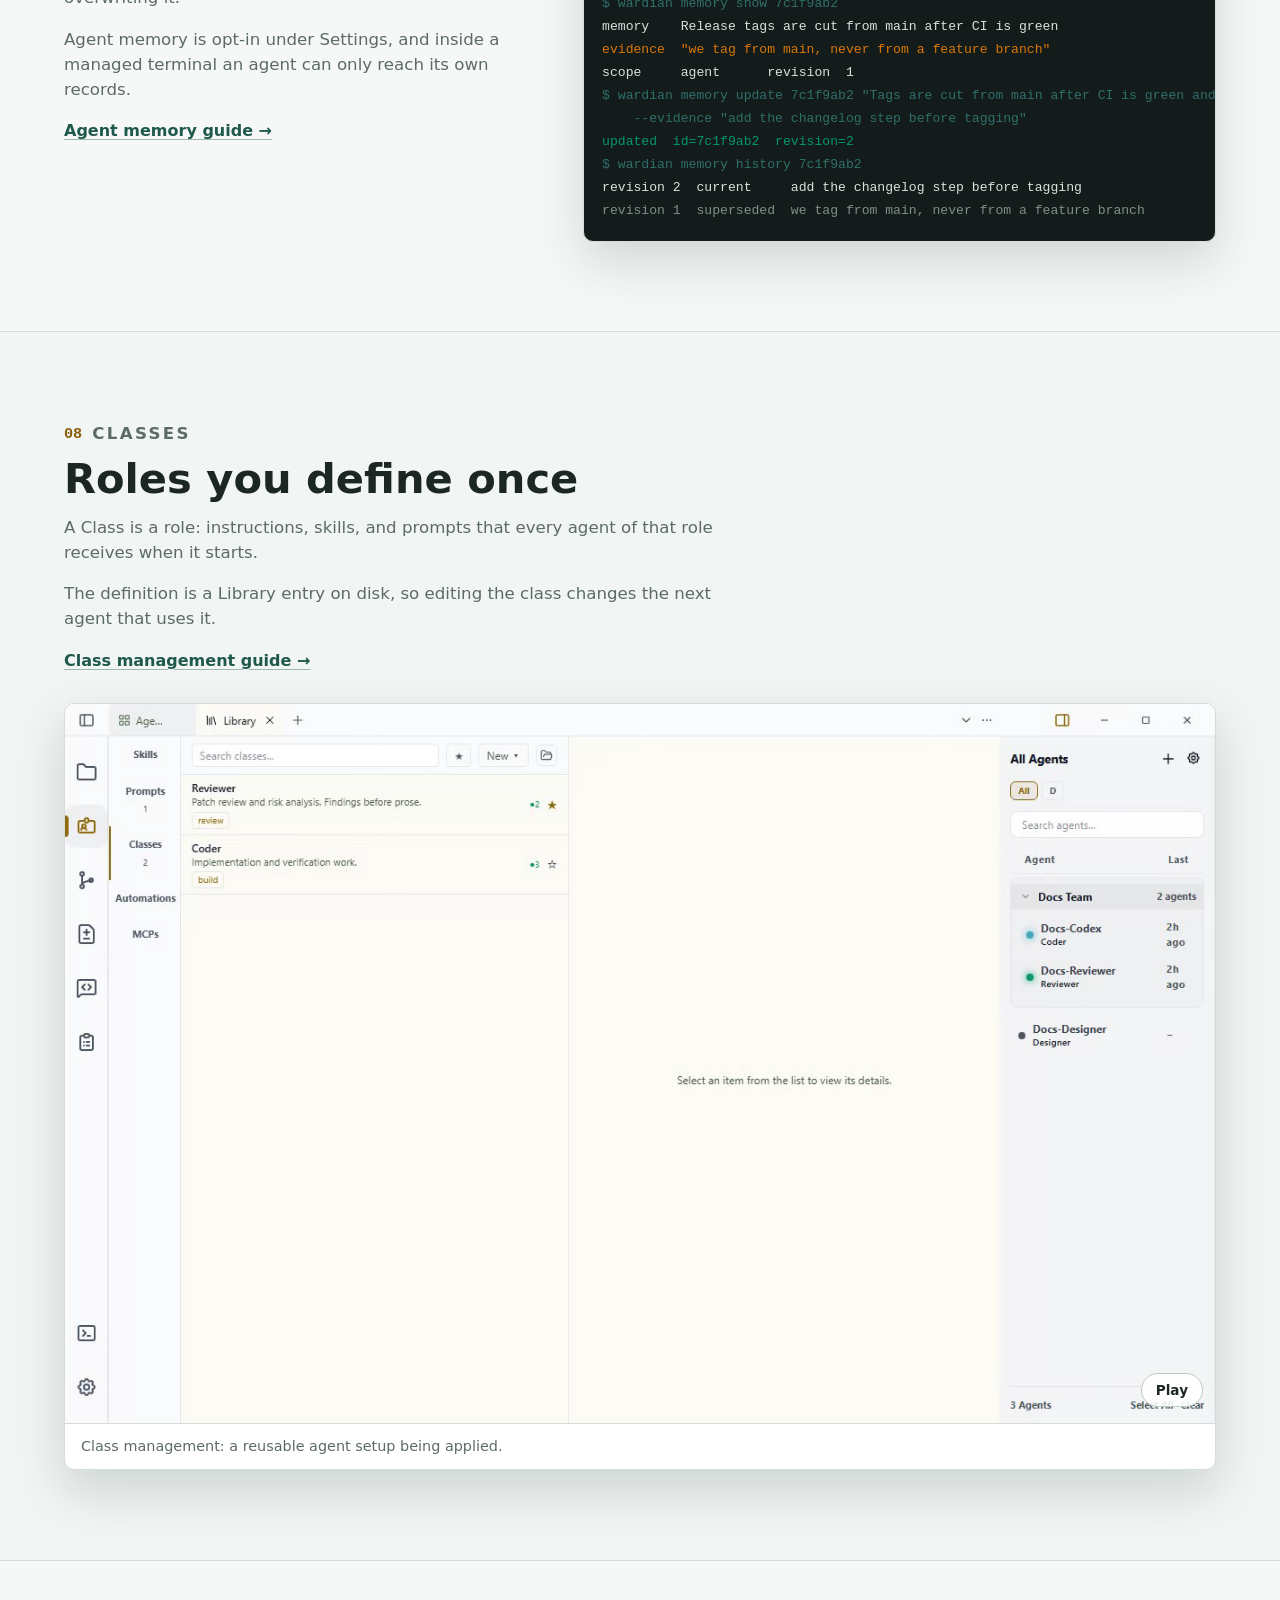
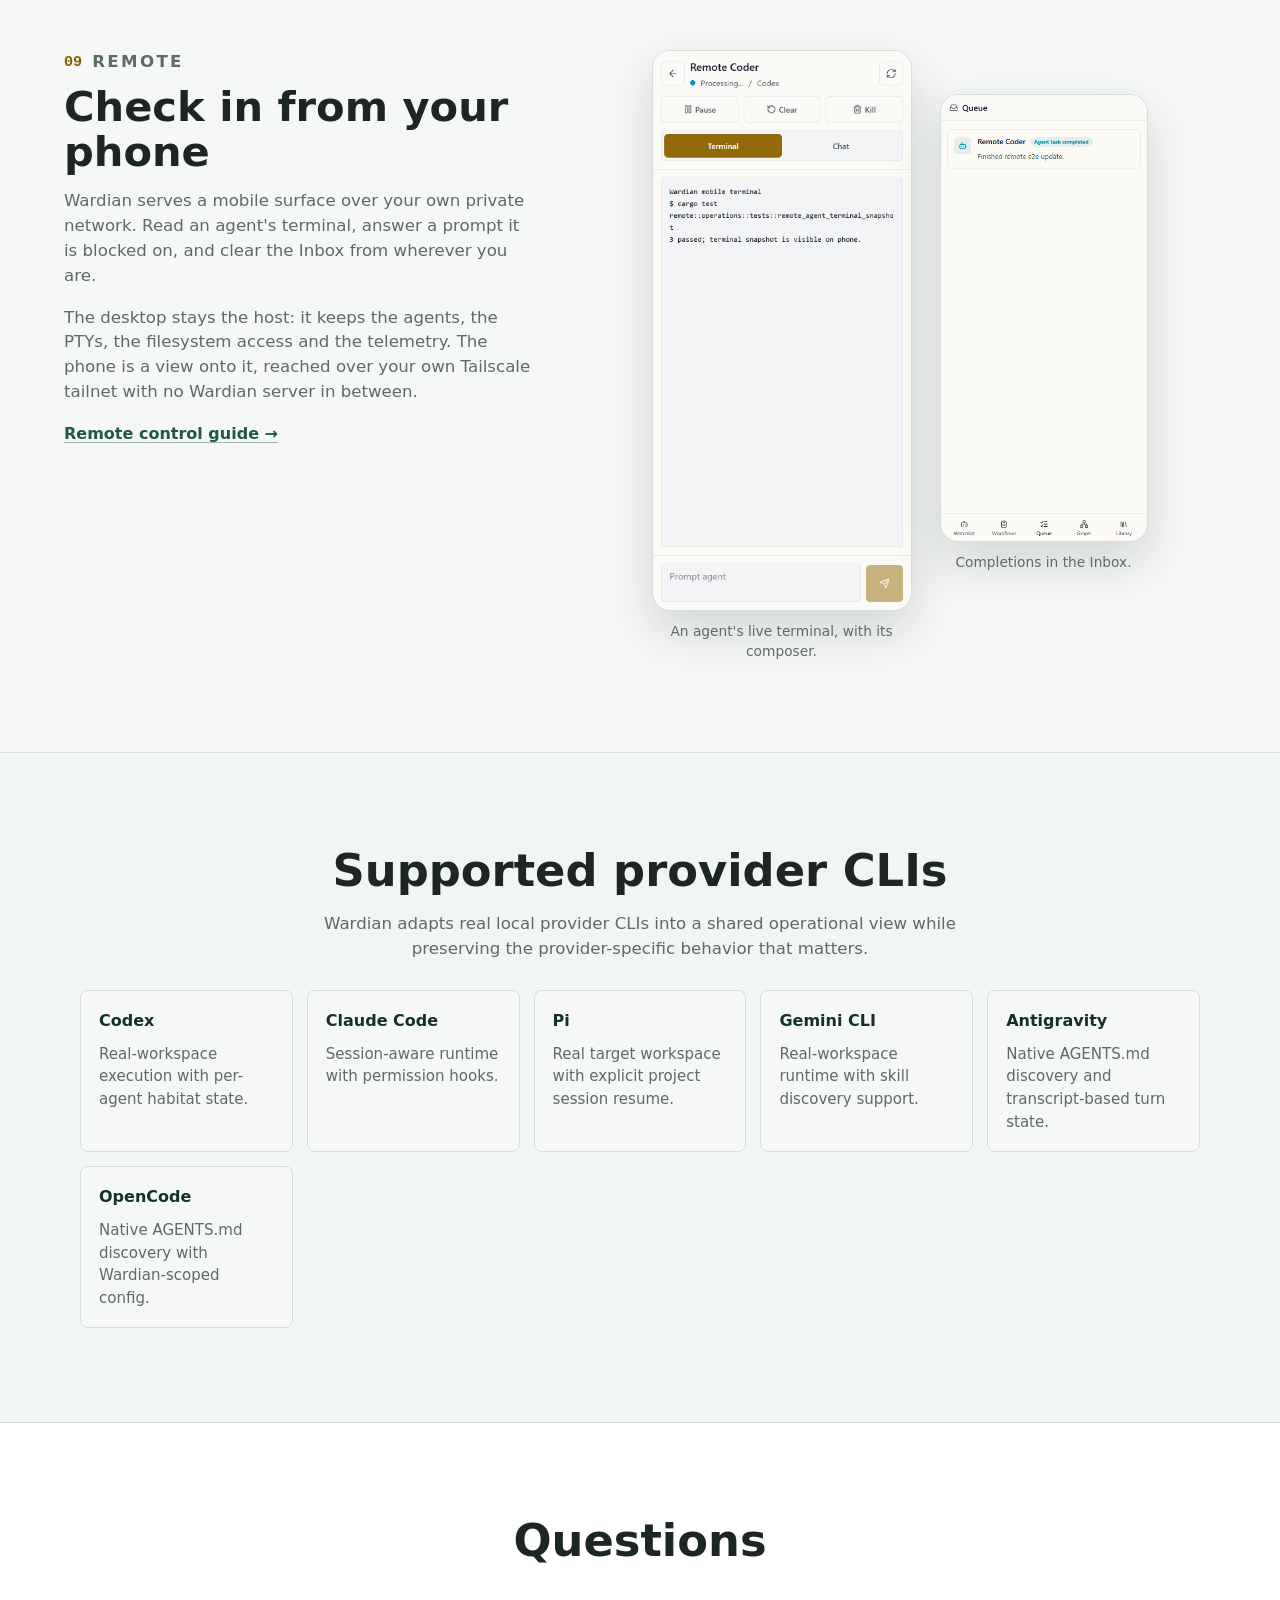
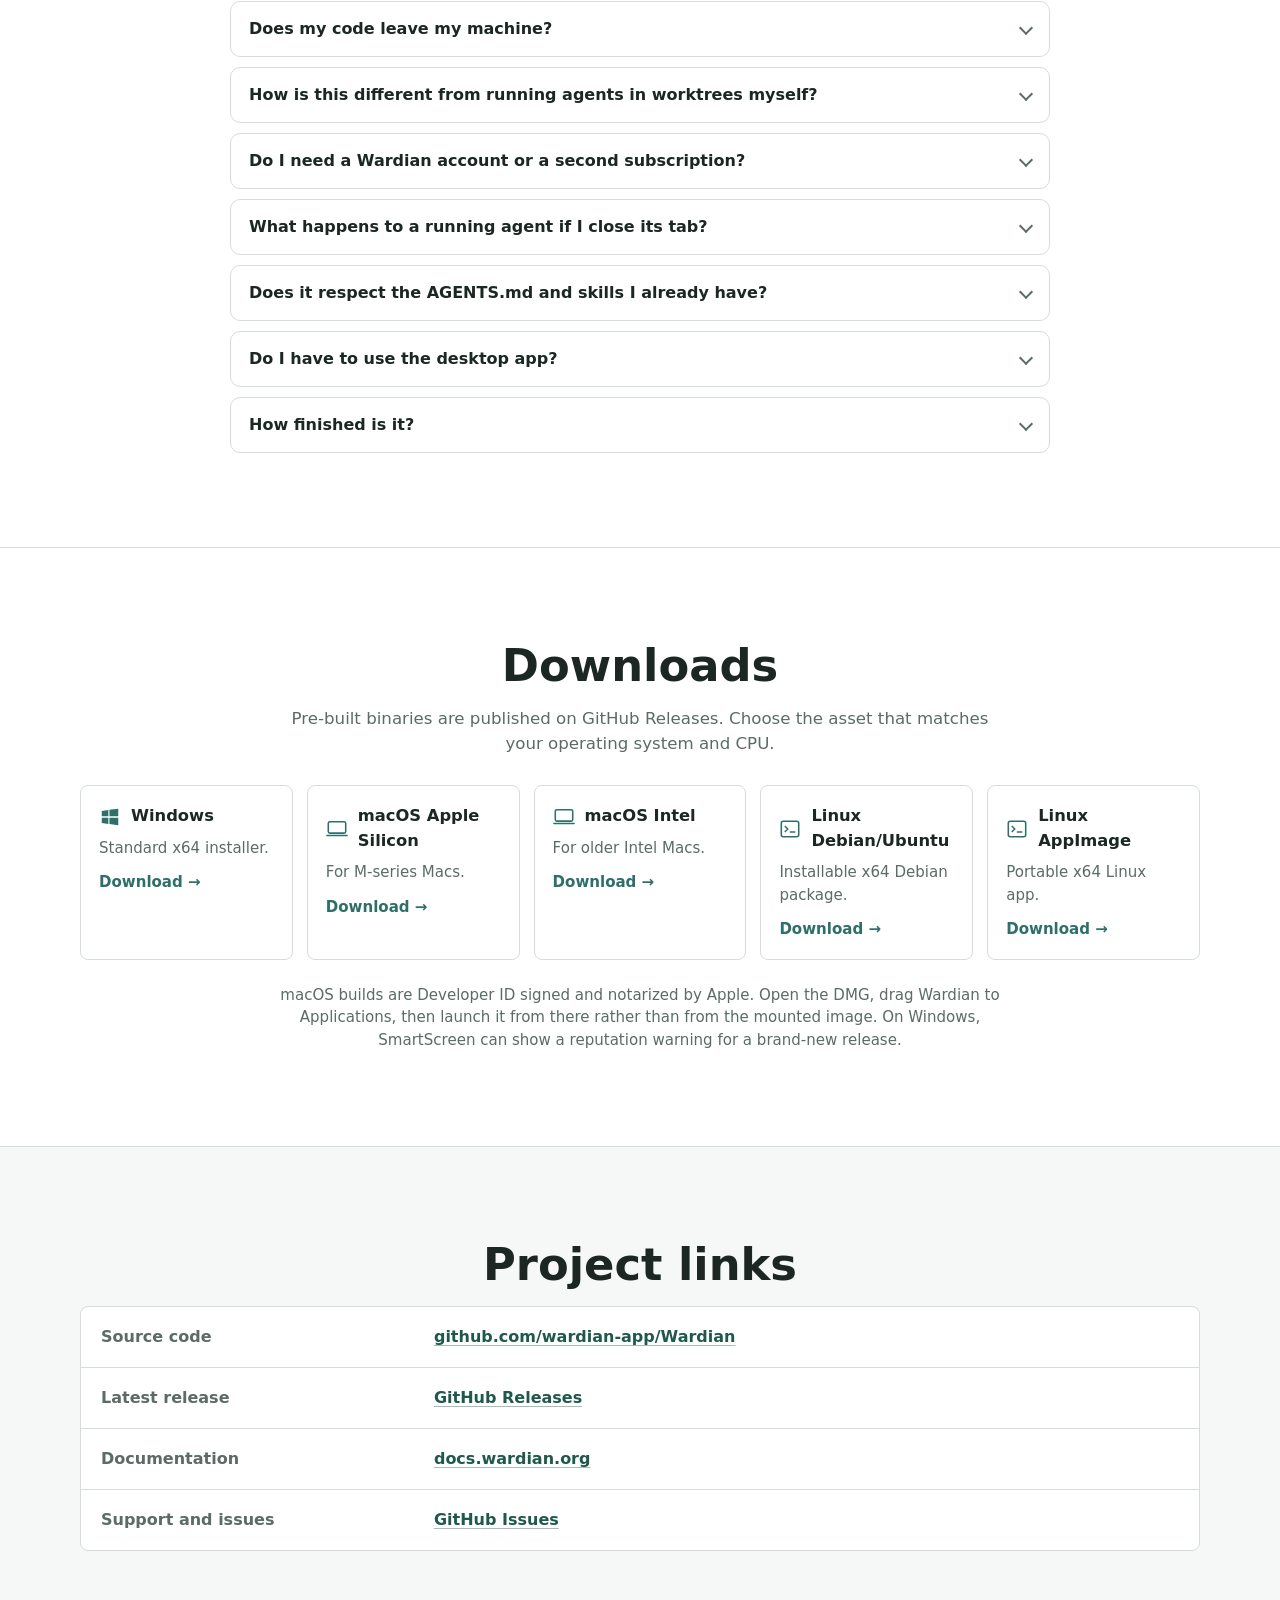
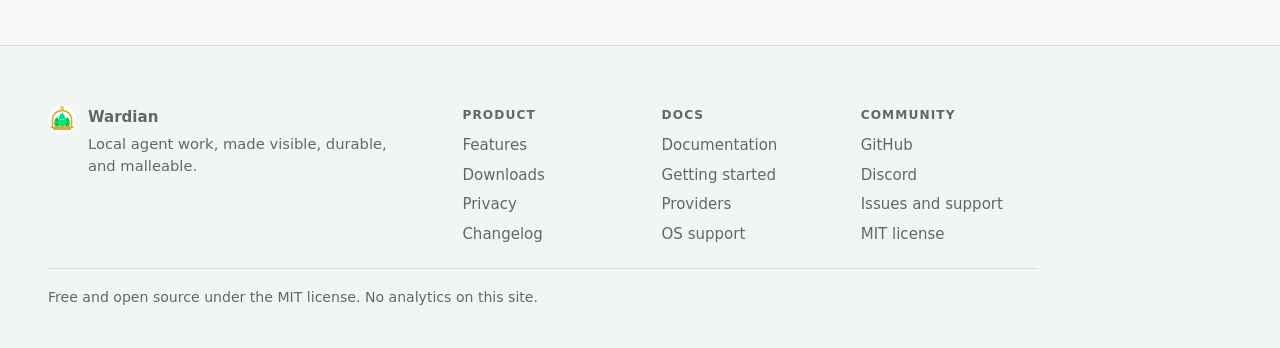
==== commit 75c13233: "fix: make the file-truth section show the file it is talking about The Explorer half of the markdown" ====
--- a/index.html
+++ b/index.html
@@ -92,7 +92,7 @@
             loop
             playsinline
             preload="none"
-            aria-label="Silent looping recording of the Wardian agent Grid with several live terminals and their status colours."
+            aria-label="Silent looping recording of the Wardian agent Grid with several live terminals and their status colors."
           >
             <source data-src="assets/media/hero.webm" type="video/webm">
             <source data-src="assets/media/hero.mp4" type="video/mp4">
@@ -100,14 +100,14 @@
           <noscript>
             <img
               src="assets/media/hero.png"
-              alt="The Wardian agent Grid with several live agent terminals and their status colours."
+              alt="The Wardian agent Grid with several live agent terminals and their status colors."
               width="1280"
               height="800"
             >
           </noscript>
           <figcaption>
             The Grid: every agent running in its own PTY-backed terminal, with
-            status colour on each card.
+            status color on each card.
           </figcaption>
         </figure>
       </section>
@@ -133,7 +133,7 @@
             <article>
               <h3>No account, no identifiers</h3>
               <p>
-                There is no sign-up, no licence check and no device id. This
+                There is no sign-up, no license check and no device id. This
                 site sets no cookies and loads no analytics.
               </p>
             </article>
@@ -171,7 +171,7 @@
               </p>
               <p>
                 The topology is written to <code>topology.json</code>, so an
-                agent can read its own neighbours before it sends anything.
+                agent can read its own neighbors before it sends anything.
               </p>
               <a class="feature-link" href="https://docs.wardian.org/guide/graph">Graph guide</a>
             </div>
@@ -185,7 +185,7 @@
                 loop
                 playsinline
                 preload="none"
-                aria-label="Silent looping recording of the Wardian Graph view showing agent topology, edges, and neighbours."
+                aria-label="Silent looping recording of the Wardian Graph view showing agent topology, edges, and neighbors."
               >
                 <source data-src="assets/media/graph.webm" type="video/webm">
                 <source data-src="assets/media/graph.mp4" type="video/mp4">
@@ -193,12 +193,12 @@
               <noscript>
                 <img
                   src="assets/media/graph.png"
-                  alt="The Wardian Graph view showing agent topology, edges, and neighbours."
+                  alt="The Wardian Graph view showing agent topology, edges, and neighbors."
                   width="1280"
                   height="800"
                 >
               </noscript>
-              <figcaption>Graph view: topology, edges, neighbours, and team-seeded links.</figcaption>
+              <figcaption>Graph view: topology, edges, neighbors, and team-seeded links.</figcaption>
             </figure>
           </div>
         </section>
@@ -383,13 +383,17 @@
               <p class="feature-eyebrow"><span class="feature-index">06</span> Files on disk</p>
               <h2 id="feature-markdown-truth-title">Everything is a file you can read</h2>
               <p>
-                Prompts, classes, skills, workflows, results, and topology are
-                files. The Library and the Explorer show the same directory you
-                can open in any editor.
-              </p>
-              <p>
-                The app is a view onto that directory, so the state stays
-                readable when the app is closed.
+                Prompts, classes, skills, and workflows are plain files in your
+                Wardian home. So is the agent graph, in
+                <code>topology.json</code>, and the queue behind the Inbox, in
+                <code>queue/items.json</code>. The Library edits them and the
+                Explorer browses the same directory.
+              </p>
+              <p>
+                The app is a view onto those files rather than a store that
+                owns them. Edit <code>topology.json</code> in any editor and the
+                Graph redraws while you watch. Close Wardian and the state is
+                still there to read.
               </p>
               <a class="feature-link" href="https://docs.wardian.org/guide/explorer">Explorer guide</a>
             </div>
@@ -403,7 +407,7 @@
                 loop
                 playsinline
                 preload="none"
-                aria-label="Silent looping recording of the Wardian Library and Explorer showing the same files on disk."
+                aria-label="Silent looping recording of a prompt opened in the Wardian Library, then the same file reached through the Explorer file tree."
               >
                 <source data-src="assets/media/markdown-truth.webm" type="video/webm">
                 <source data-src="assets/media/markdown-truth.mp4" type="video/mp4">
@@ -411,12 +415,12 @@
               <noscript>
                 <img
                   src="assets/media/markdown-truth.png"
-                  alt="The Wardian Library and Explorer showing the same files on disk."
+                  alt="A prompt open in the Wardian Library beside the Explorer file tree holding the same file."
                   width="1280"
                   height="800"
                 >
               </noscript>
-              <figcaption>The Library and the Explorer showing the same on-disk files.</figcaption>
+              <figcaption>A prompt in the Library, then the same file in the Explorer.</figcaption>
             </figure>
           </div>
         </section>
@@ -777,14 +781,14 @@
               <li><a href="https://github.com/wardian-app/Wardian">GitHub</a></li>
               <li><a href="https://discord.gg/dVF9PgqwnT">Discord</a></li>
               <li><a href="https://github.com/wardian-app/Wardian/issues">Issues and support</a></li>
-              <li><a href="https://github.com/wardian-app/Wardian/blob/main/LICENSE">MIT licence</a></li>
+              <li><a href="https://github.com/wardian-app/Wardian/blob/main/LICENSE">MIT license</a></li>
             </ul>
           </div>
         </nav>
       </div>
 
       <p class="footer-legal">
-        Free and open source under the MIT licence. No analytics on this site.
+        Free and open source under the MIT license. No analytics on this site.
       </p>
     </footer>
   </body>
--- a/styles.css
+++ b/styles.css
@@ -2,7 +2,7 @@
  * Wardian homepage styles.
  *
  * The full light palette is defined on :root. The dark block below overrides
- * only the tokens that change, so every colour has exactly one source.
+ * only the tokens that change, so every color has exactly one source.
  */
 
 :root {
@@ -21,14 +21,14 @@
   --accent-strong: #1f594c;
   --signal: #8a5d05;
 
-  /* Agent status colours, from the app's semantic theme tokens. */
+  /* Agent status colors, from the app's semantic theme tokens. */
   --status-idle: #059669;
   --status-processing: #0891b2;
   --status-action: #d97706;
   --status-off: #4b5563;
   --status-error: #dc2626;
 
-  /* Delivery-state diagram accent that is not already a status colour. */
+  /* Delivery-state diagram accent that is not already a status color. */
   --node-accepted: #2563eb;
 
   --term-bg: #141c1b;
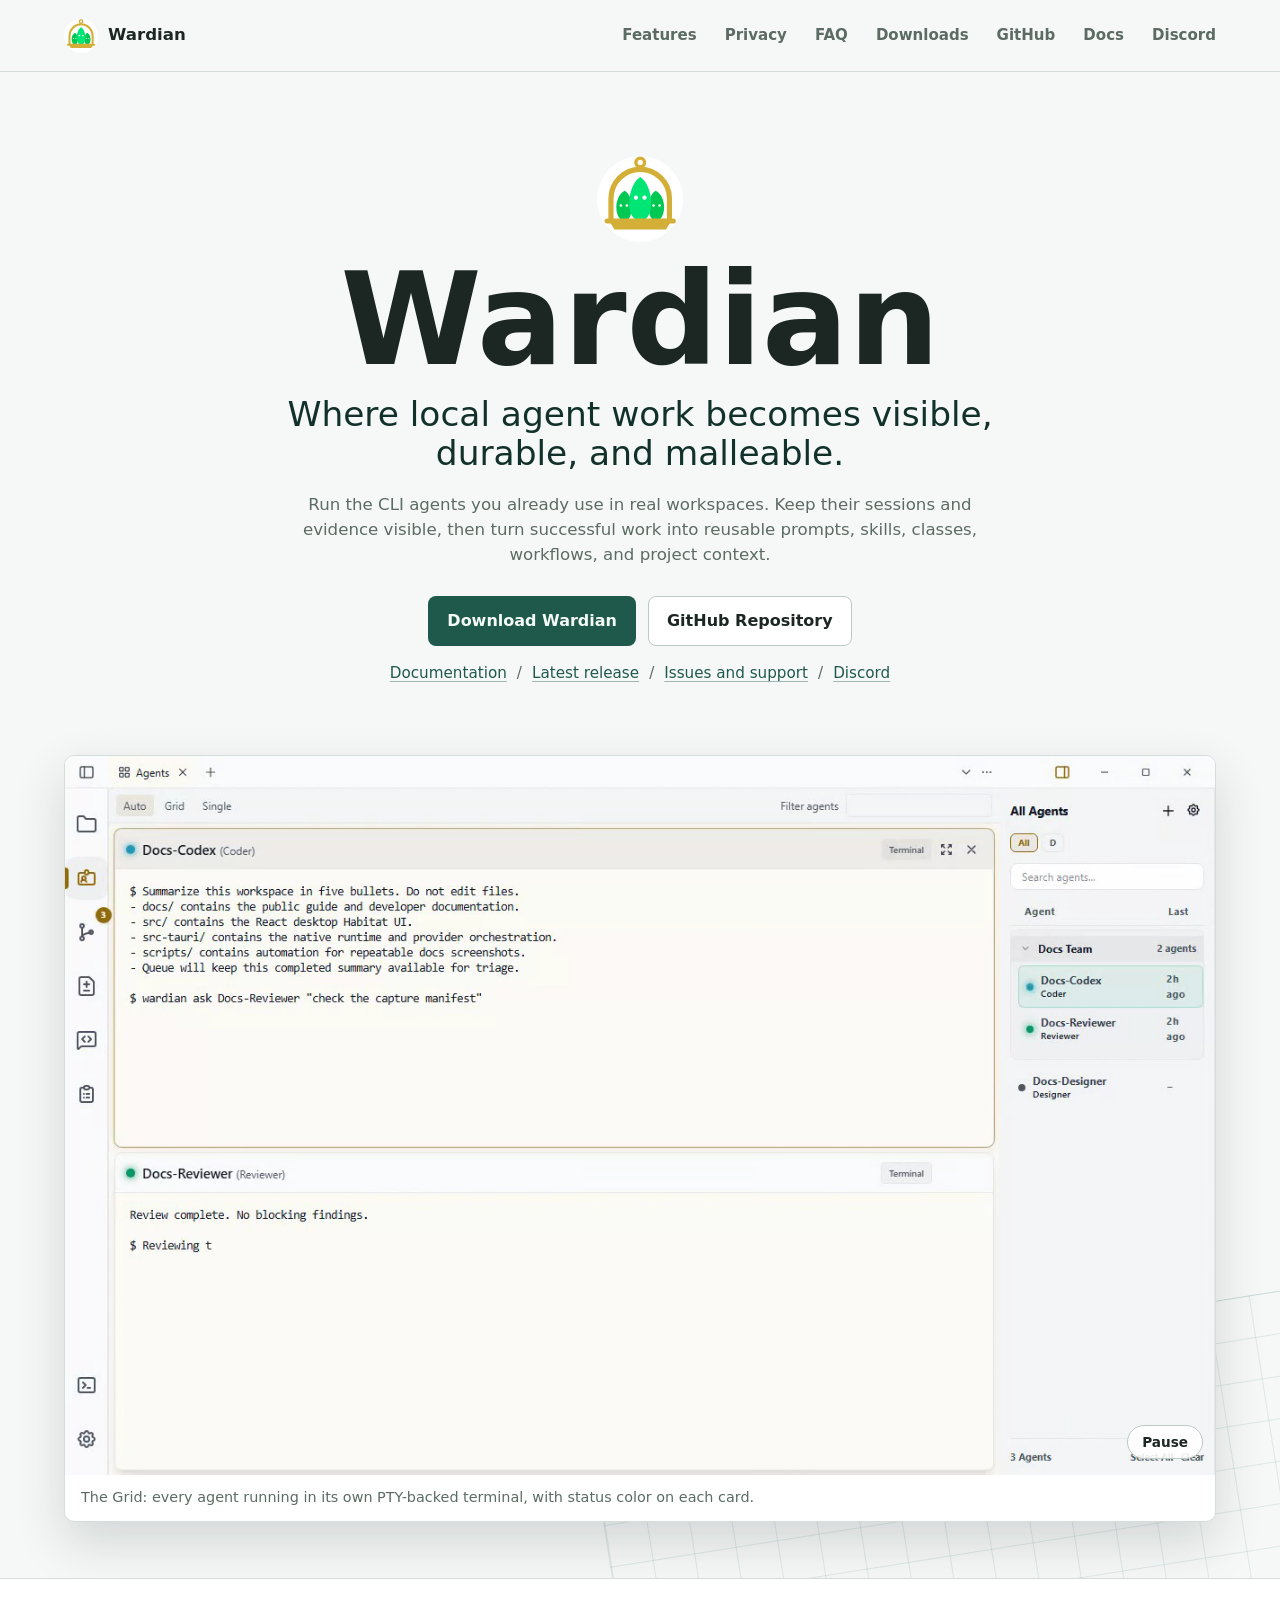
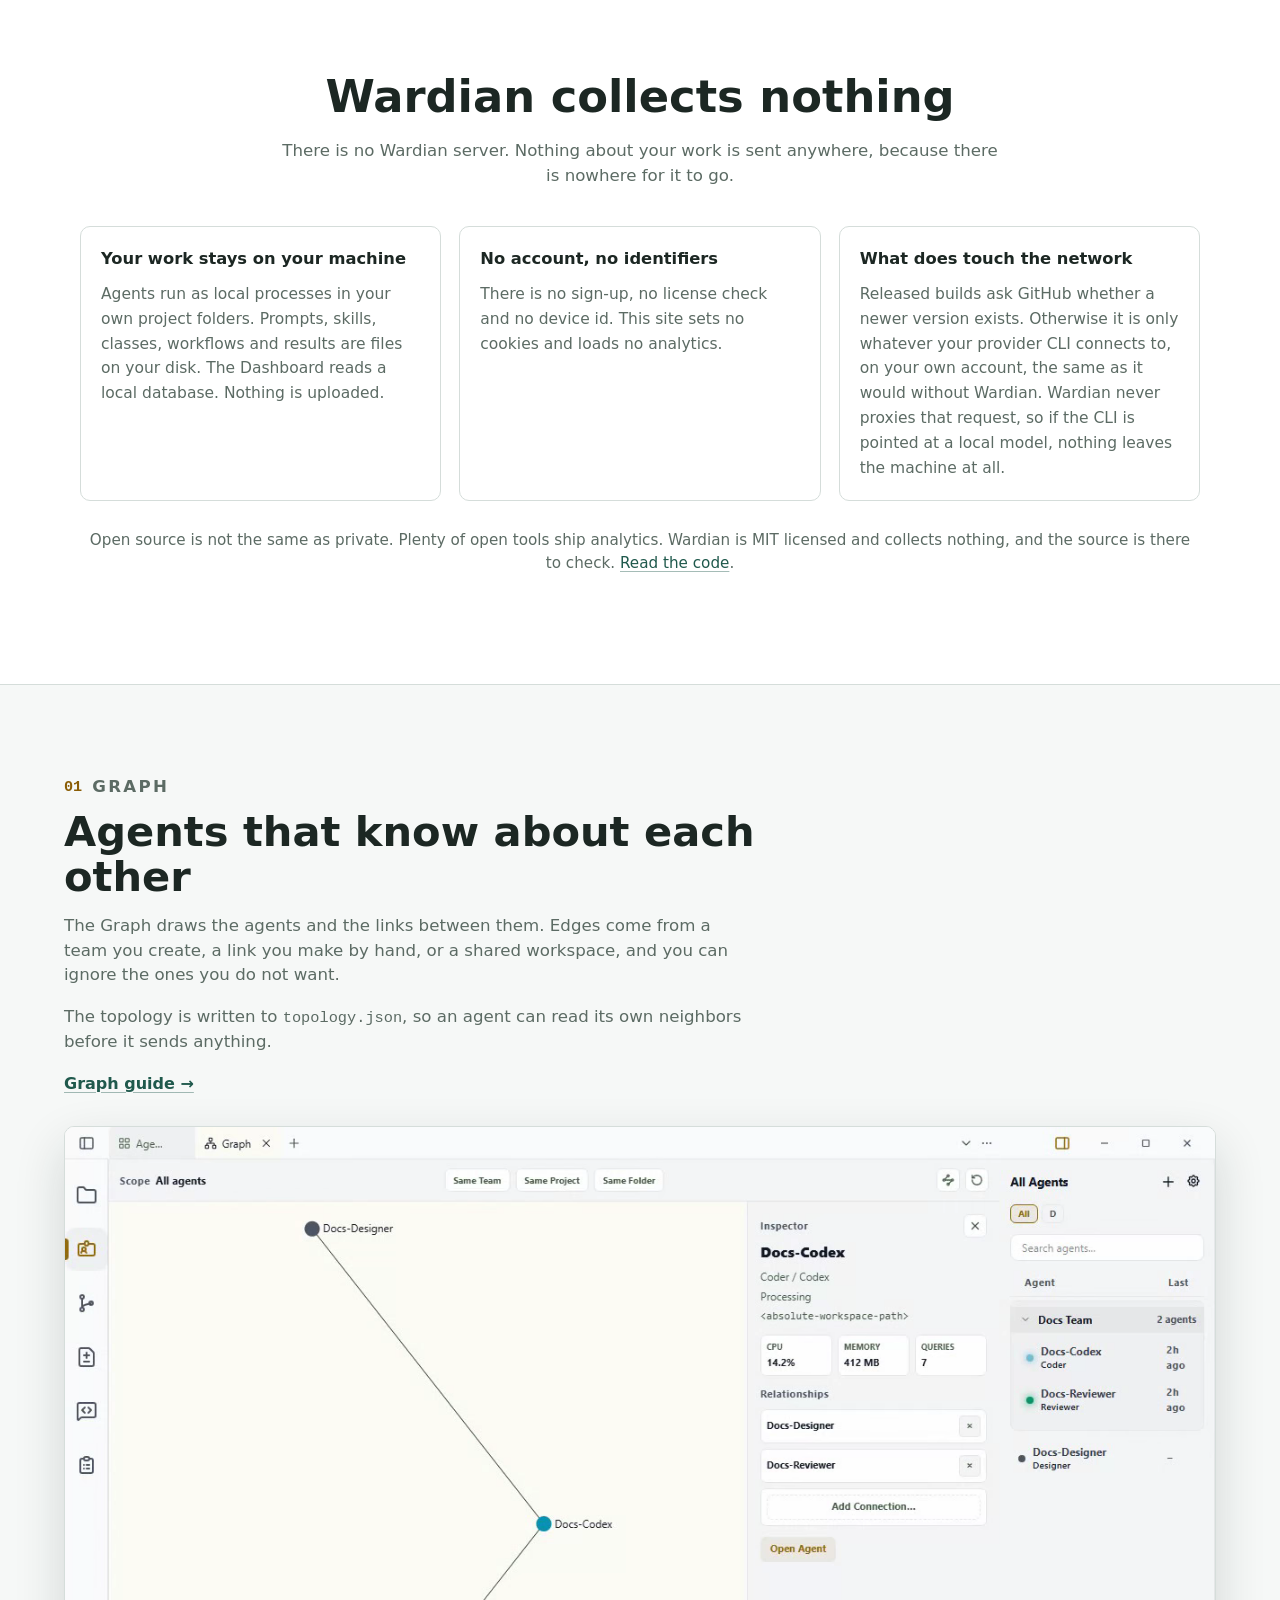
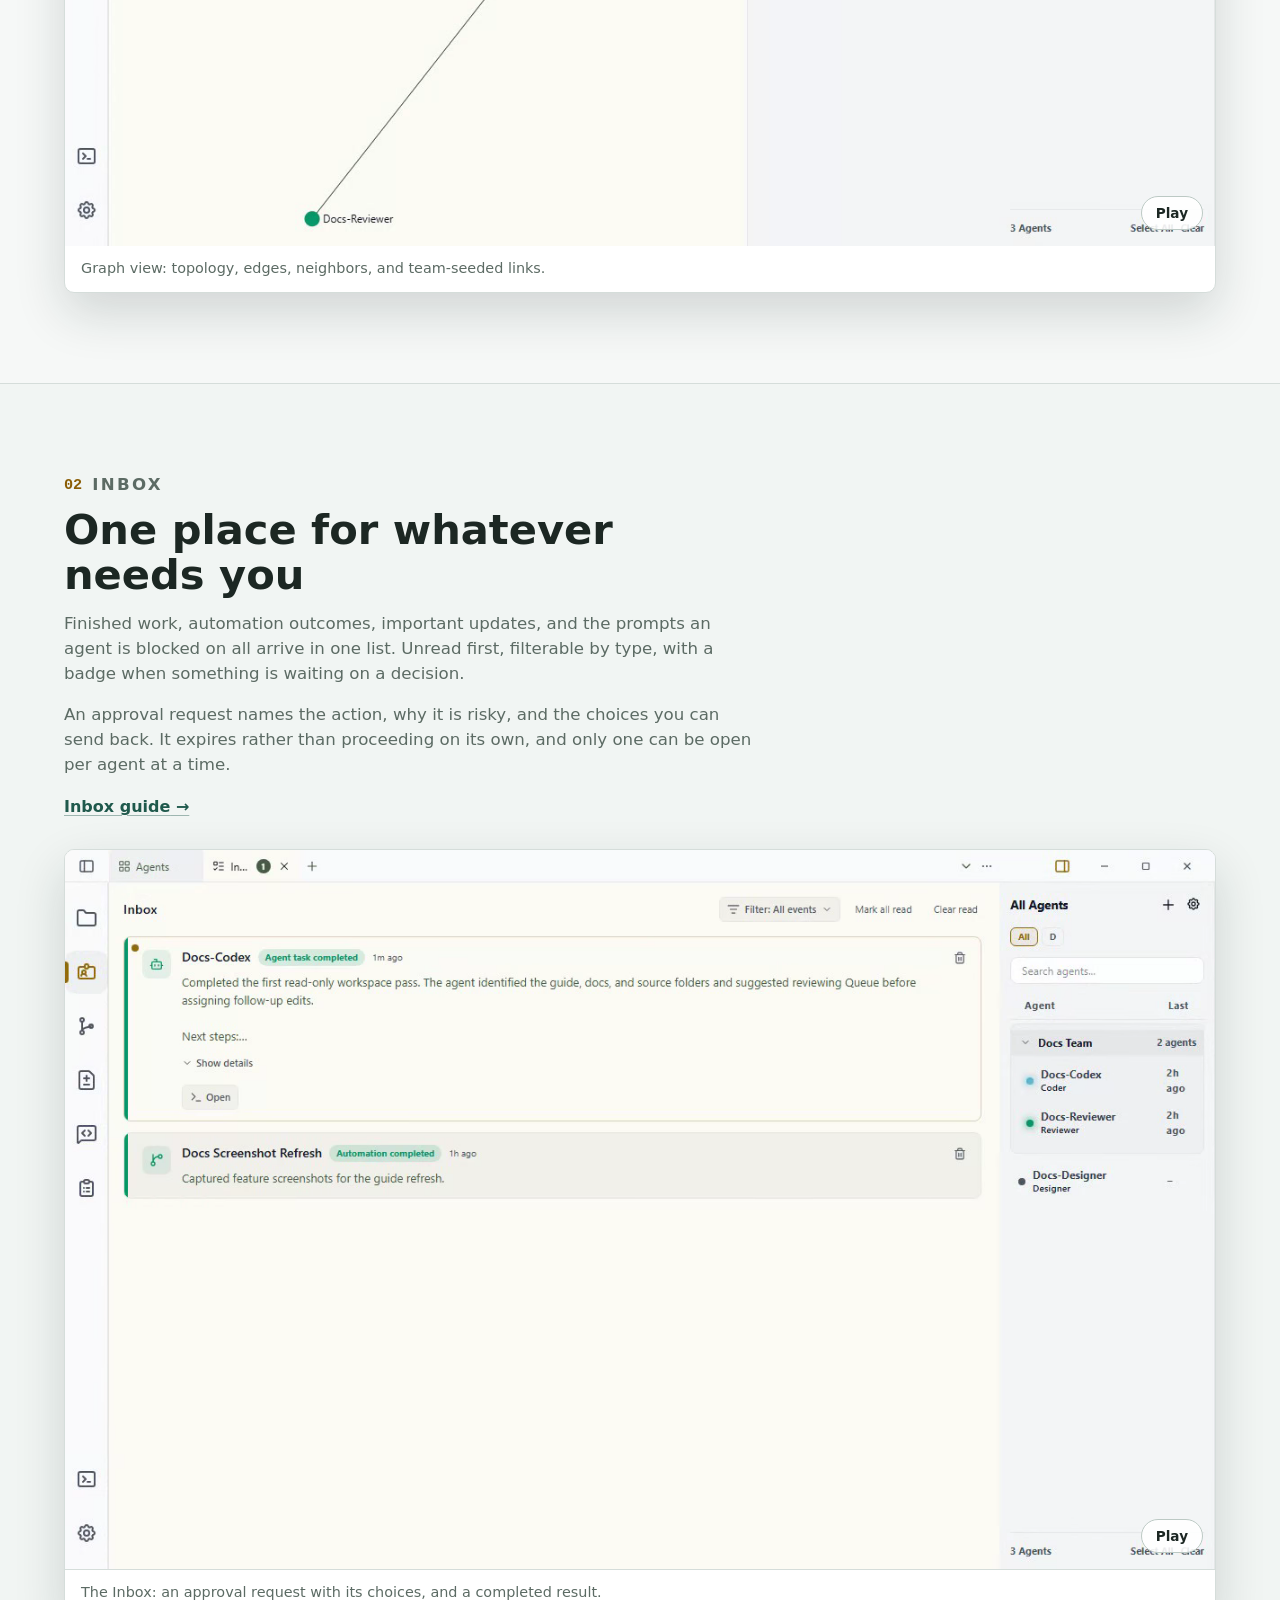
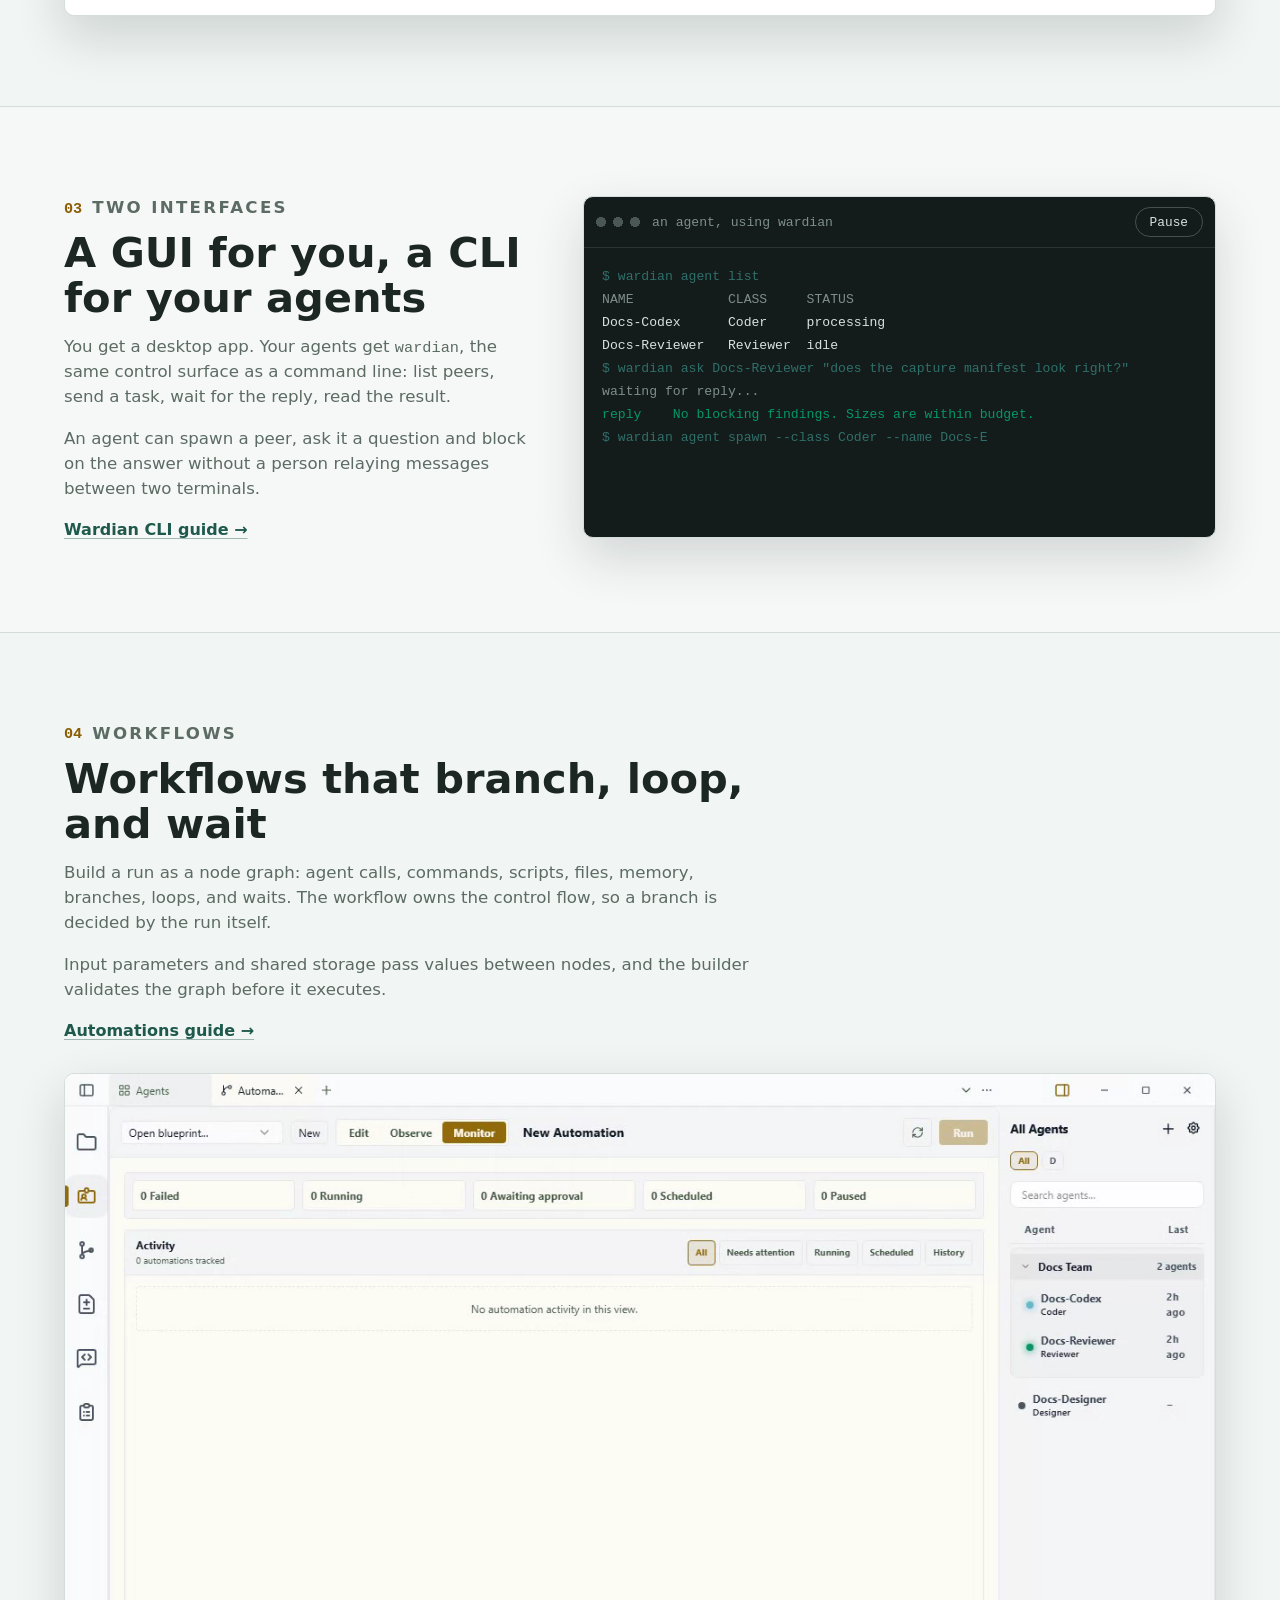
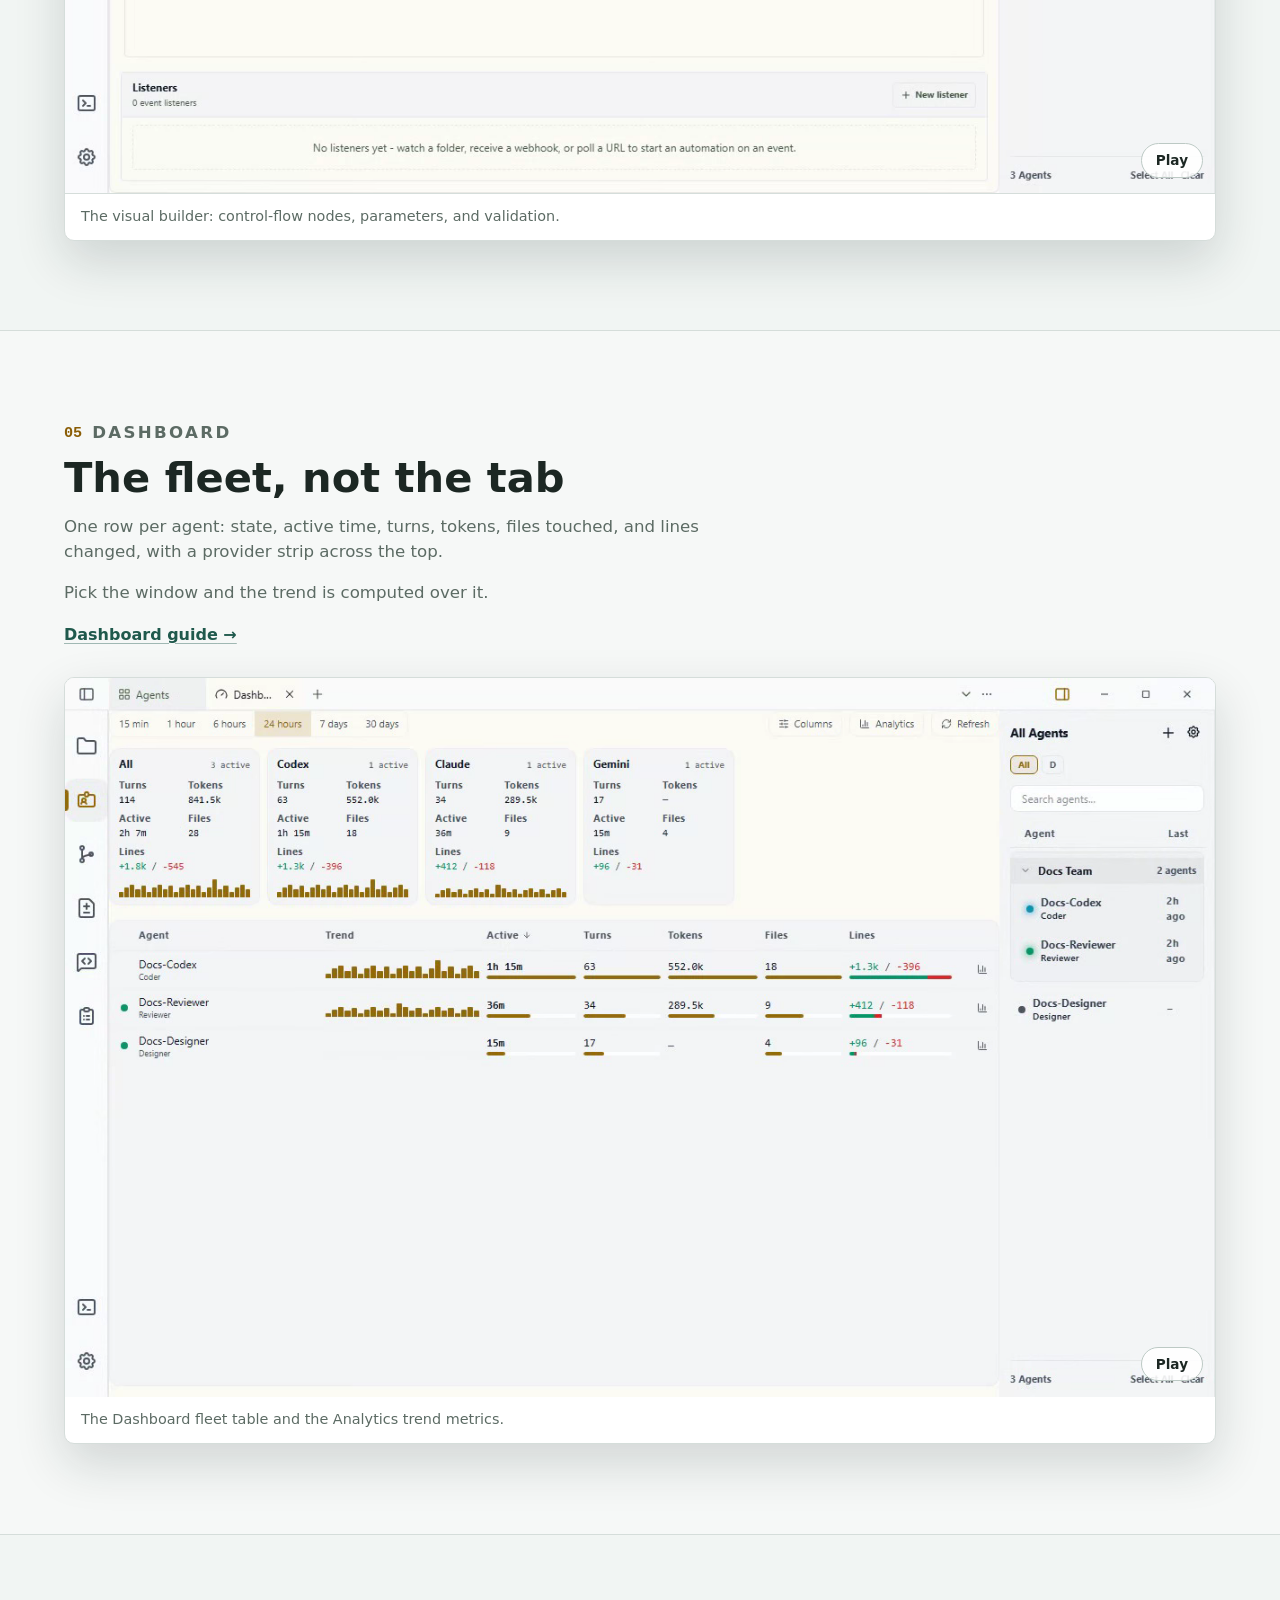
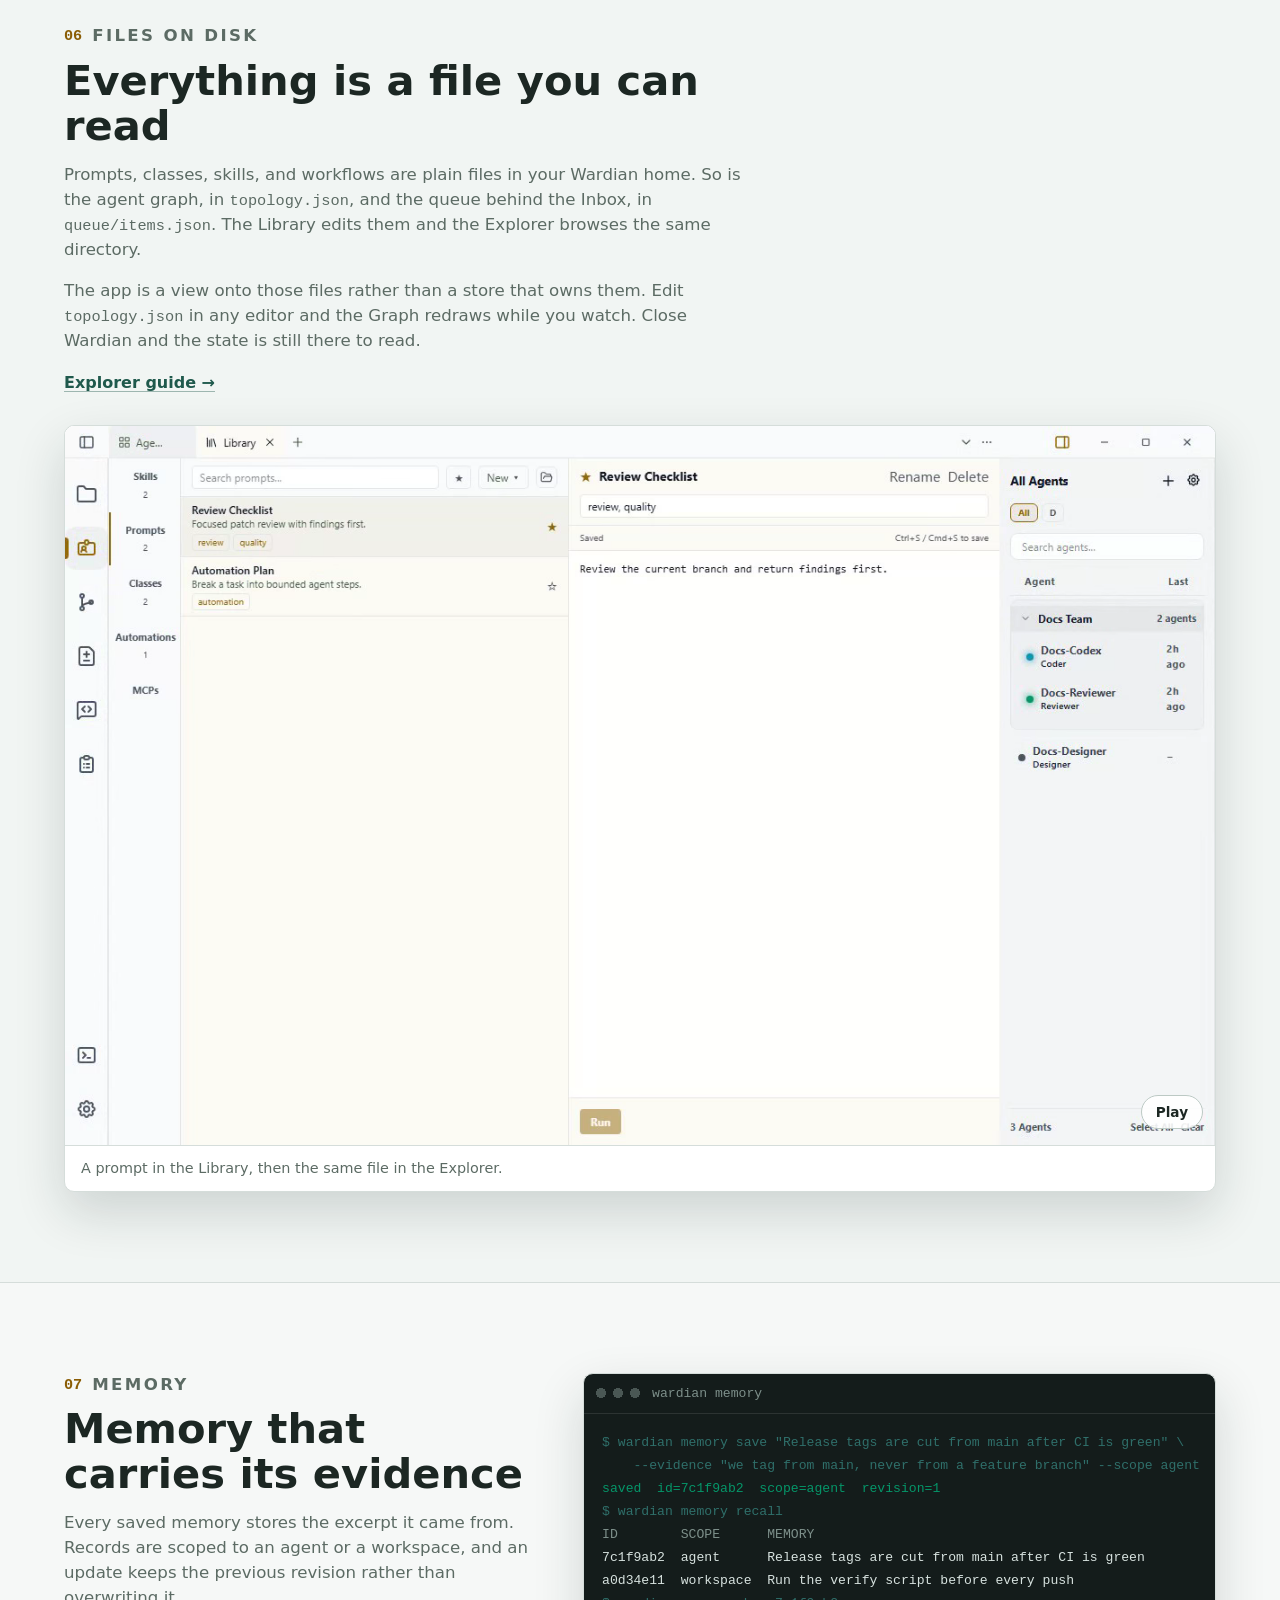
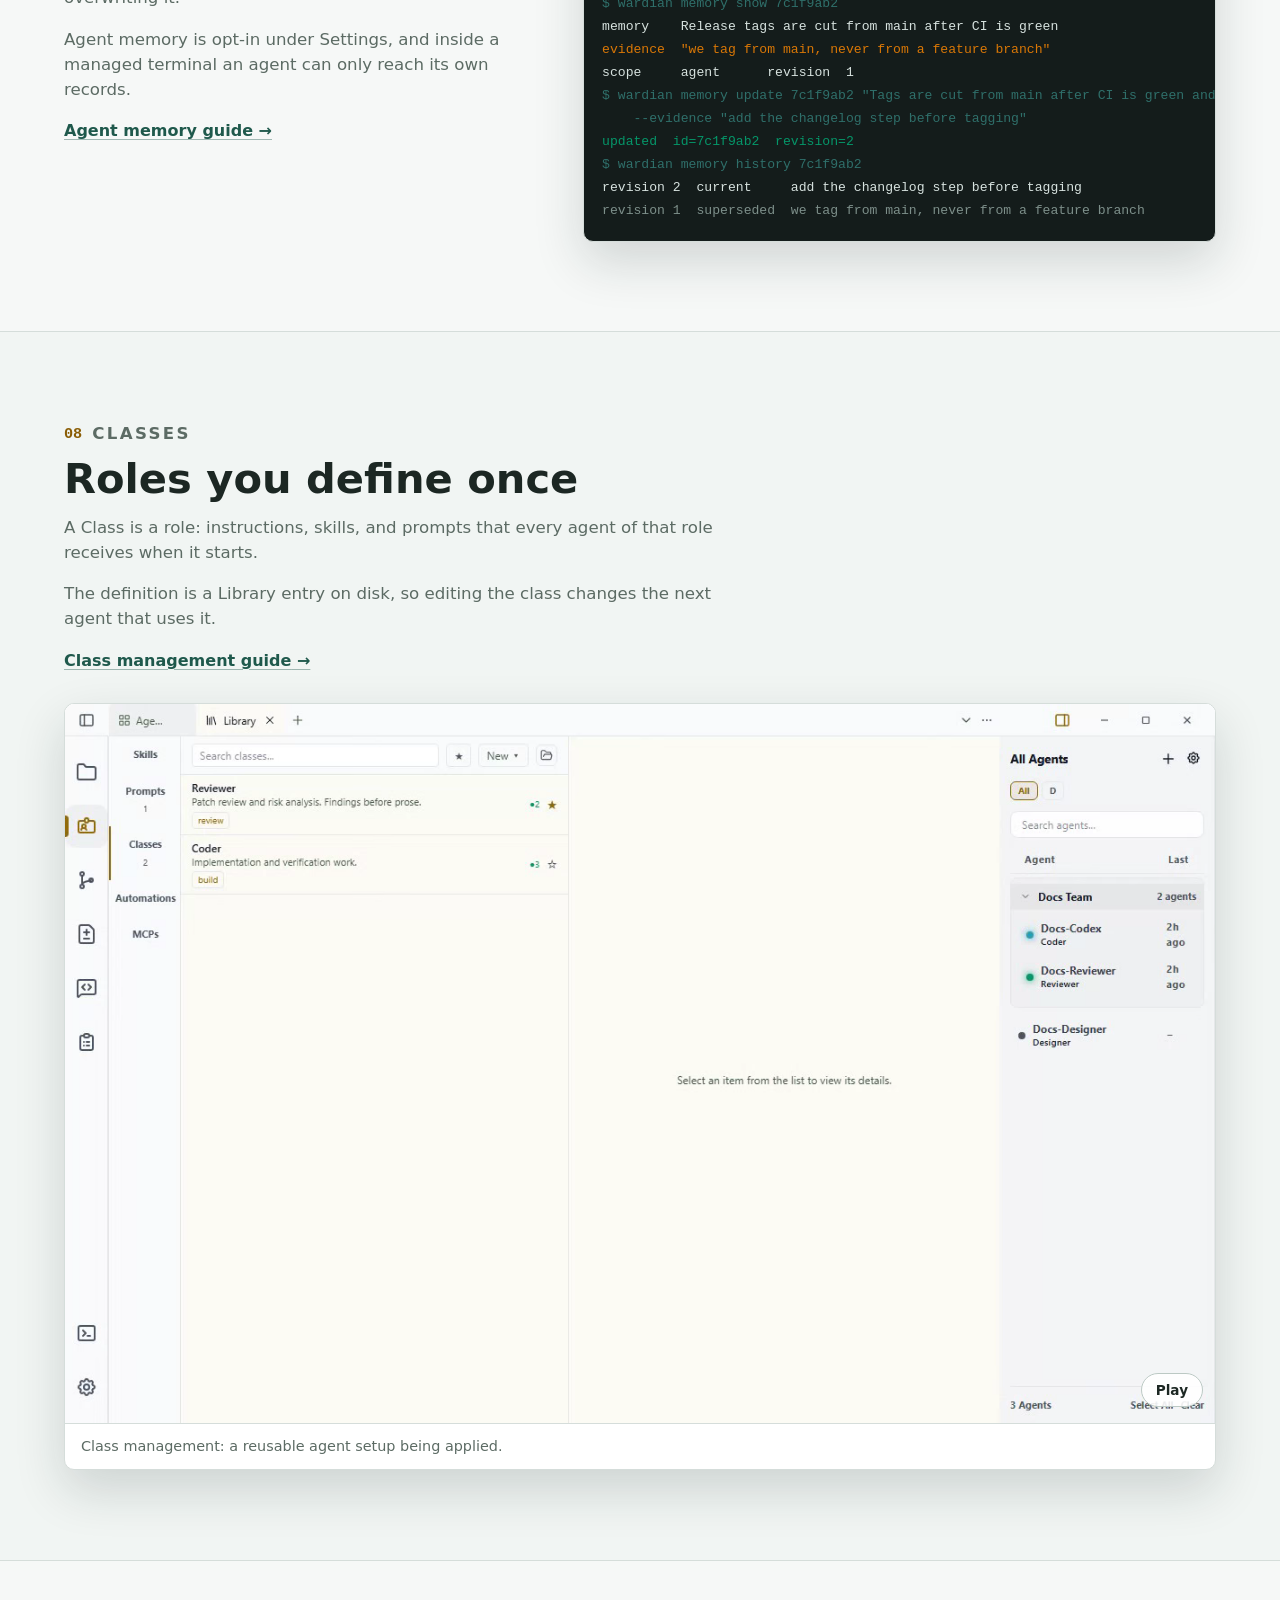
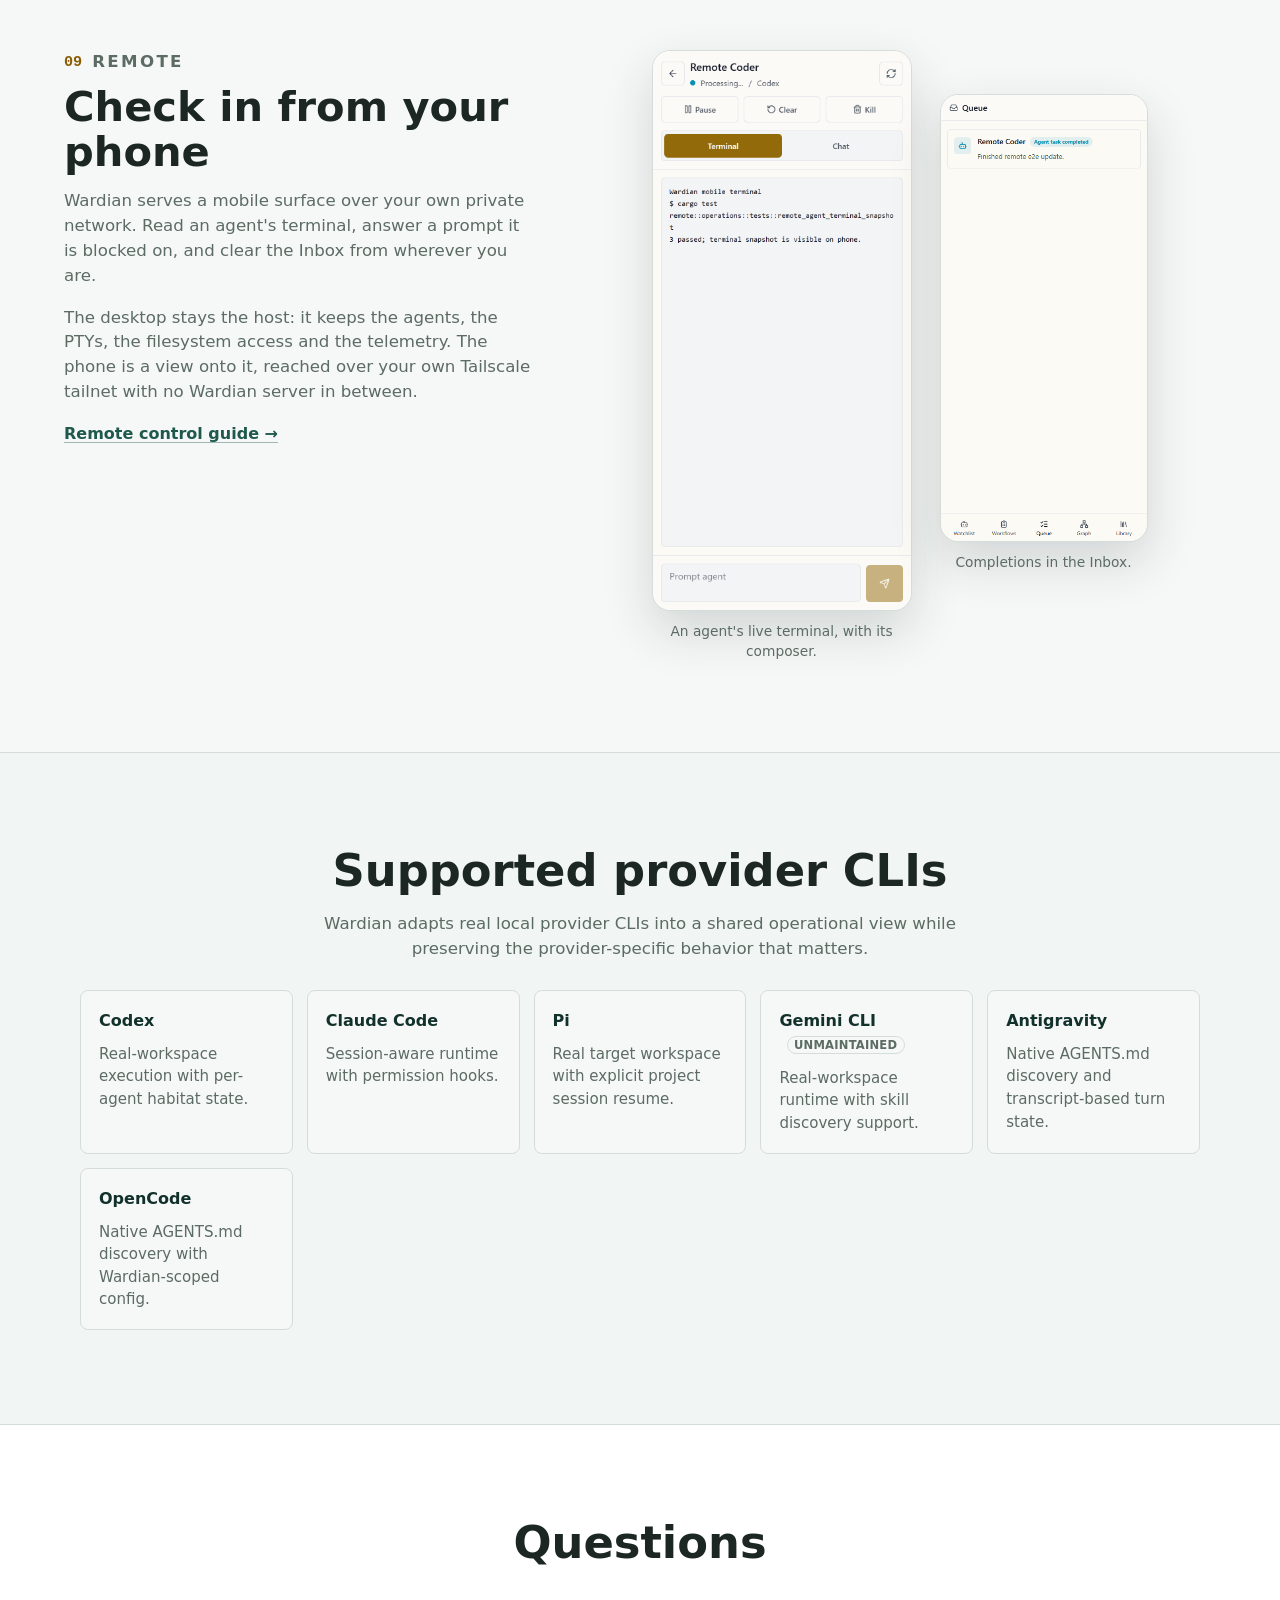
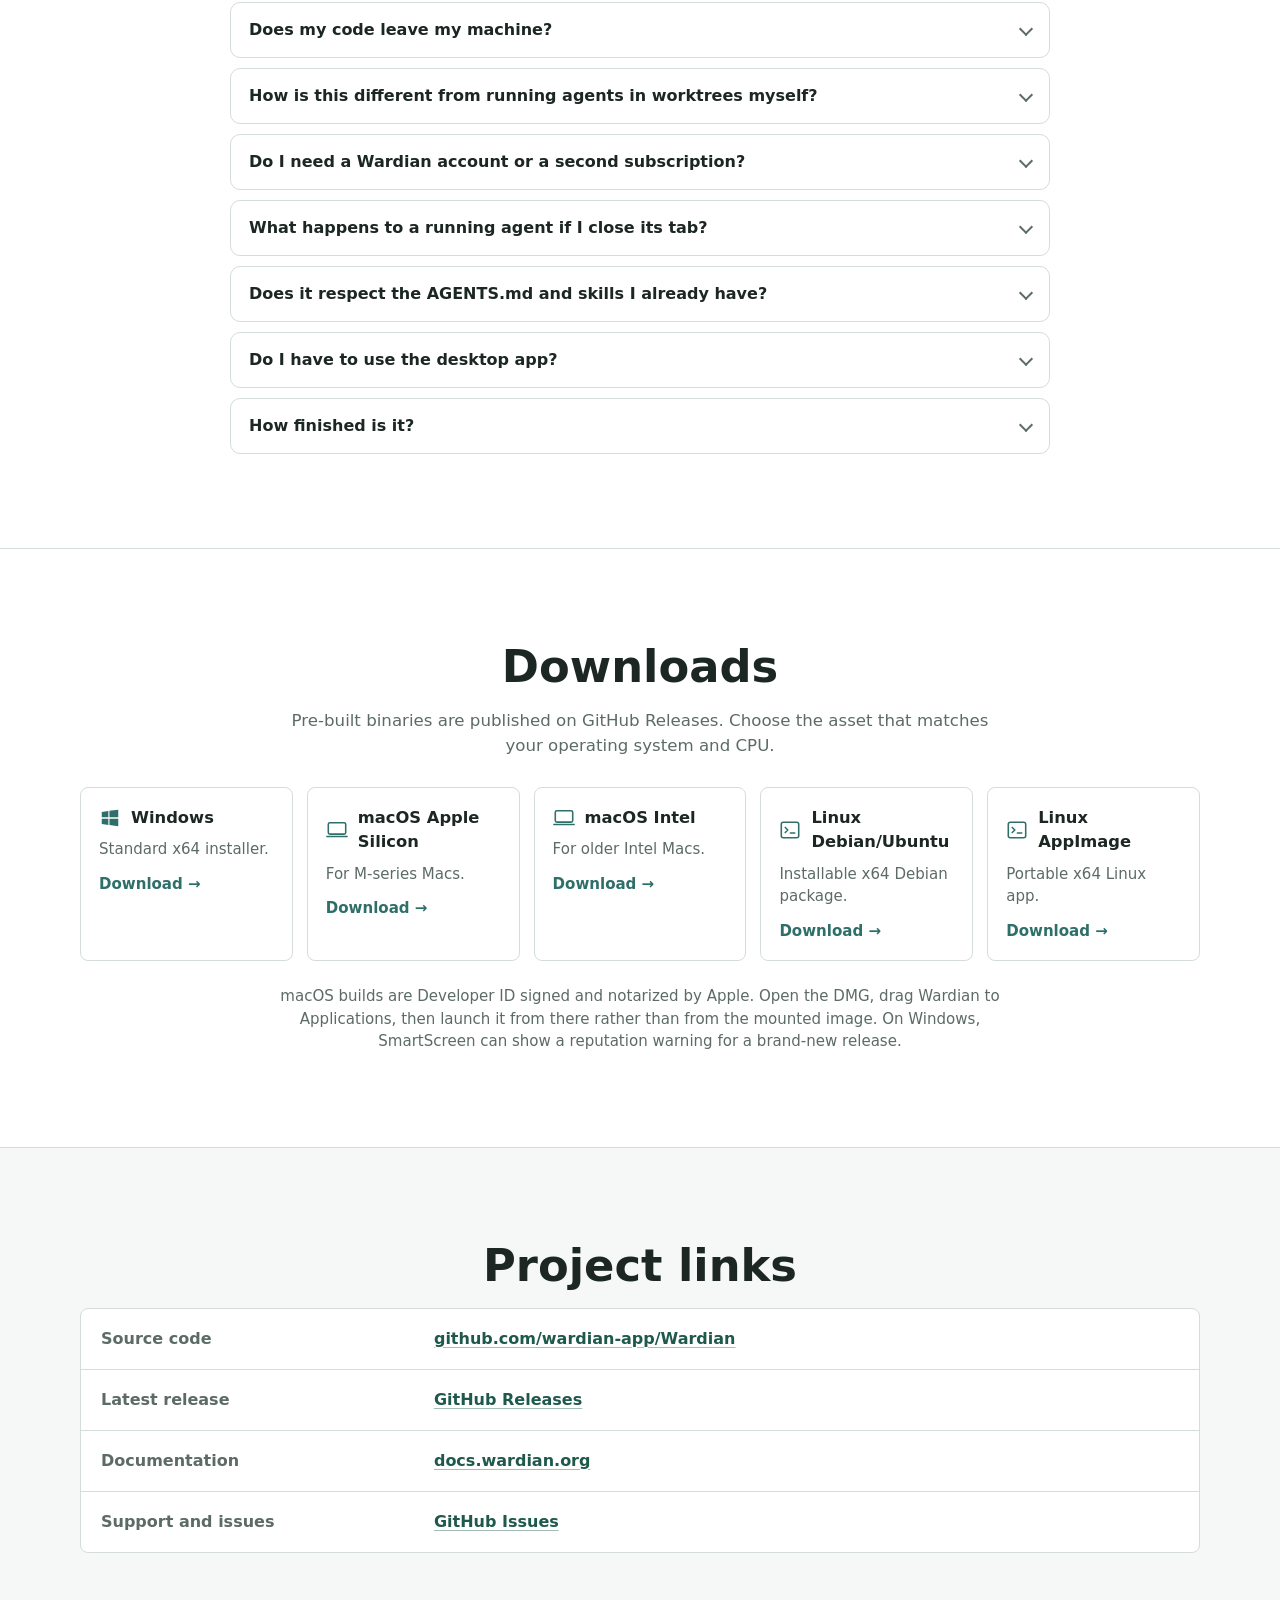
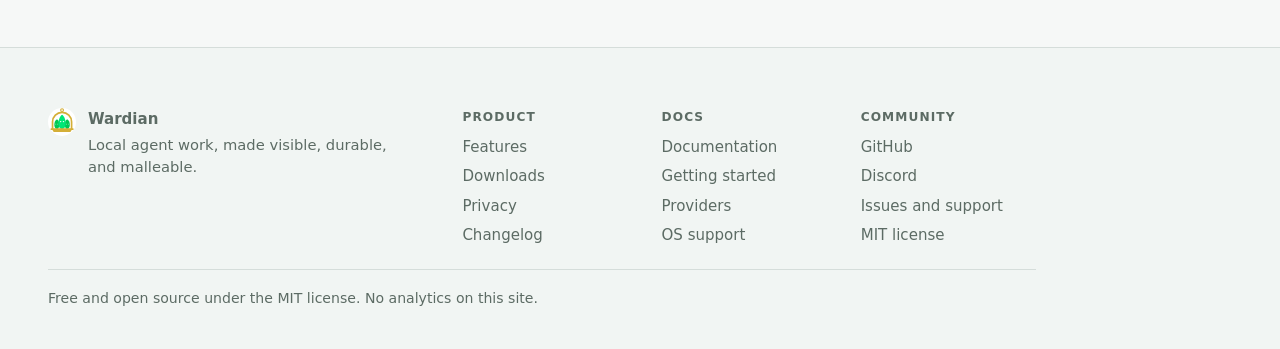
==== commit 0025fd99: "fix: correct the AGENTS.md answer, flag Gemini CLI, and fix the social card Four things an audit of " ====
--- a/index.html
+++ b/index.html
@@ -18,8 +18,10 @@
     <meta property="og:type" content="website">
     <meta property="og:site_name" content="Wardian">
     <meta property="og:image" content="https://wardian.org/assets/wardian-screenshot.png">
-    <meta property="og:image:alt" content="Wardian desktop app showing live AI agent terminals and roster status.">
-    <meta name="twitter:card" content="summary">
+    <meta property="og:image:width" content="1280">
+    <meta property="og:image:height" content="800">
+    <meta property="og:image:alt" content="The Wardian desktop app with two live agent terminals and the agent roster.">
+    <meta name="twitter:card" content="summary_large_image">
     <meta name="twitter:title" content="Wardian - Local Agent Work, Made Durable">
     <meta name="twitter:description" content="Where local agent work becomes visible, durable, and malleable.">
     <meta name="twitter:image" content="https://wardian.org/assets/wardian-screenshot.png">
@@ -582,7 +584,7 @@
               <p>Real target workspace with explicit project session resume.</p>
             </article>
             <article>
-              <span>Gemini CLI</span>
+              <span>Gemini CLI <em class="provider-note">unmaintained</em></span>
               <p>Real-workspace runtime with skill discovery support.</p>
             </article>
             <article>
@@ -648,9 +650,11 @@
             <details name="faq">
               <summary>Does it respect the AGENTS.md and skills I already have?</summary>
               <p>
-                Yes. Every supported provider discovers <code>AGENTS.md</code>
-                natively, and Wardian adds its own instruction files and skill
-                roots through each CLI's own mechanism rather than replacing
+                Yes. Each CLI keeps reading whatever it already reads &mdash;
+                <code>AGENTS.md</code> for Codex, Pi, Antigravity and OpenCode,
+                <code>CLAUDE.md</code> for Claude Code, <code>GEMINI.md</code>
+                for Gemini CLI. Wardian adds its own instruction files and skill
+                roots through that CLI's own mechanism rather than replacing
                 what you have set up.
               </p>
             </details>
--- a/styles.css
+++ b/styles.css
@@ -771,6 +771,22 @@
   font-weight: 800;
 }
 
+/* Gemini CLI is supported but unmaintained. The grid would otherwise read as
+   six equals, which is the one thing a reader would act on and be wrong. */
+.provider-note {
+  margin-left: 0.45rem;
+  padding: 0.08rem 0.4rem;
+  border: 1px solid var(--line);
+  border-radius: 999px;
+  color: var(--muted);
+  font-size: 0.72rem;
+  font-style: normal;
+  font-weight: 600;
+  letter-spacing: 0.02em;
+  text-transform: uppercase;
+  vertical-align: middle;
+}
+
 .provider-grid p,
 .download-grid p {
   margin-bottom: 0;
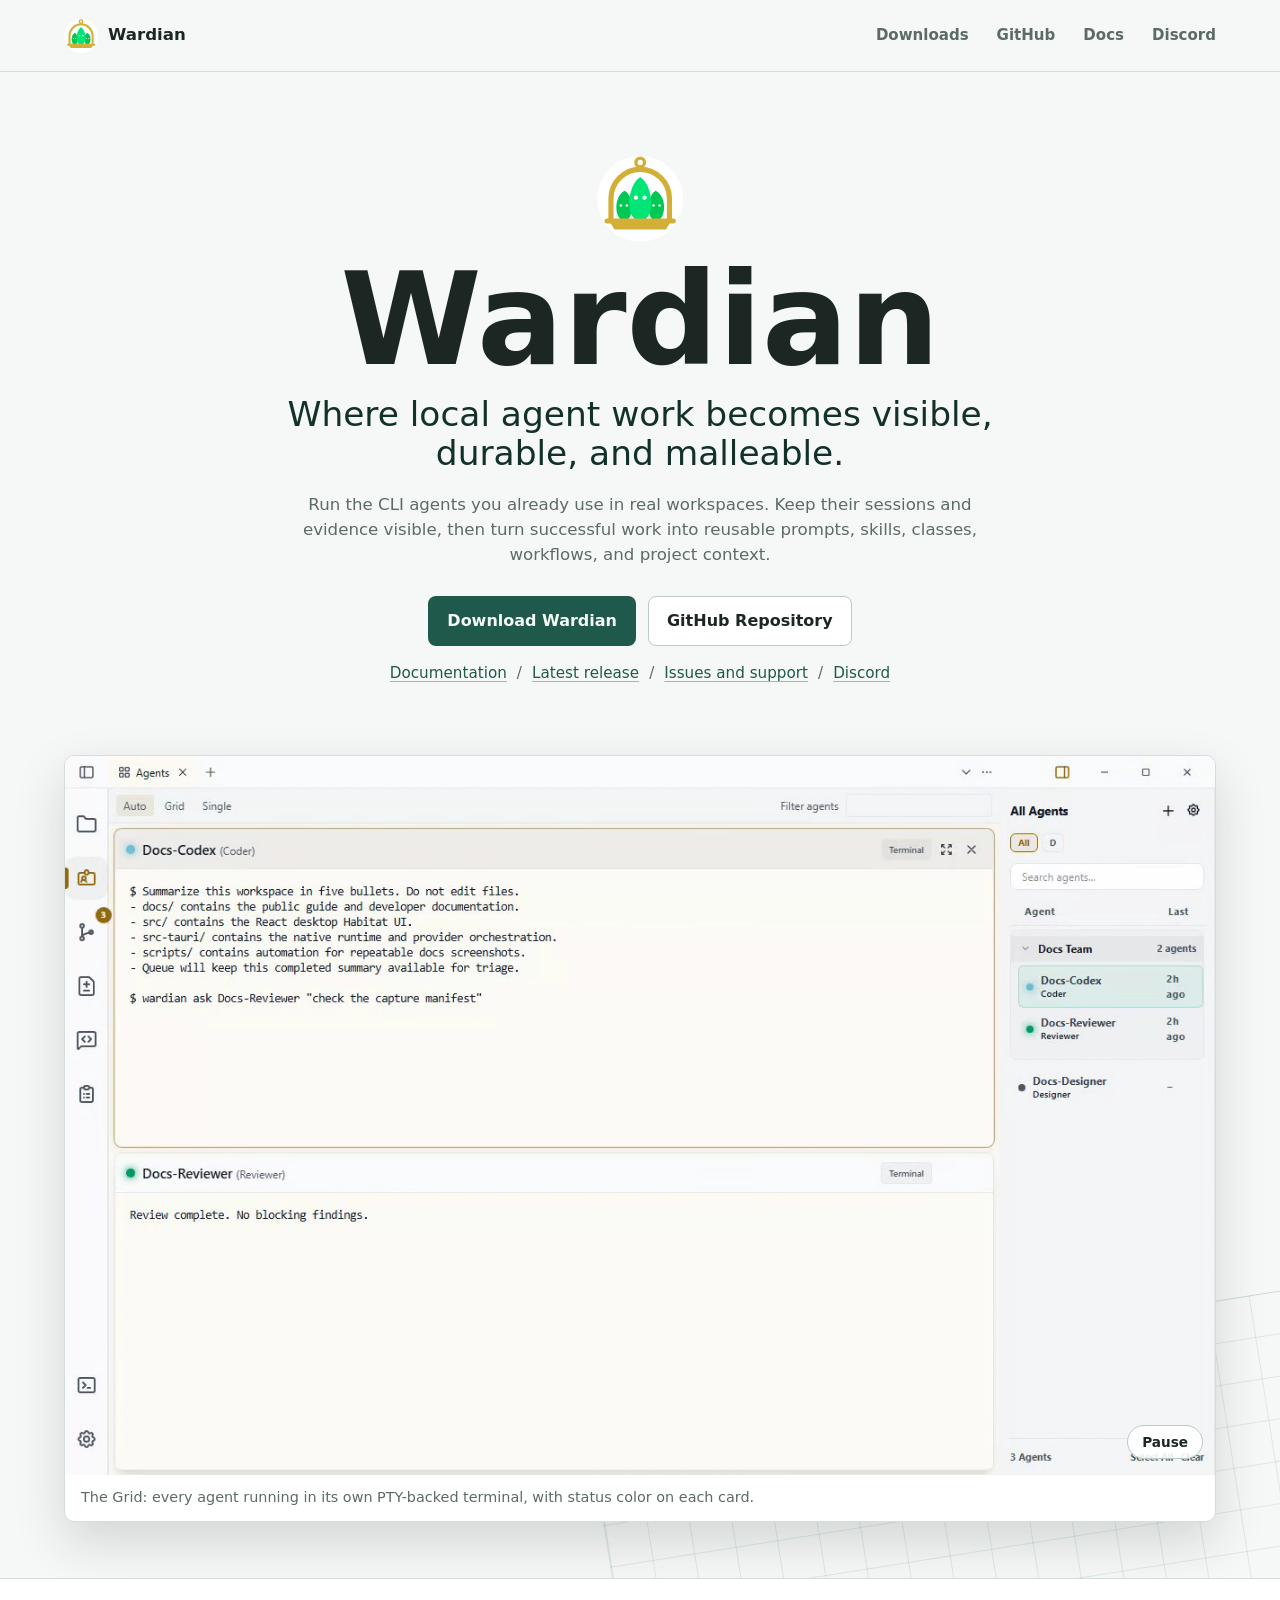
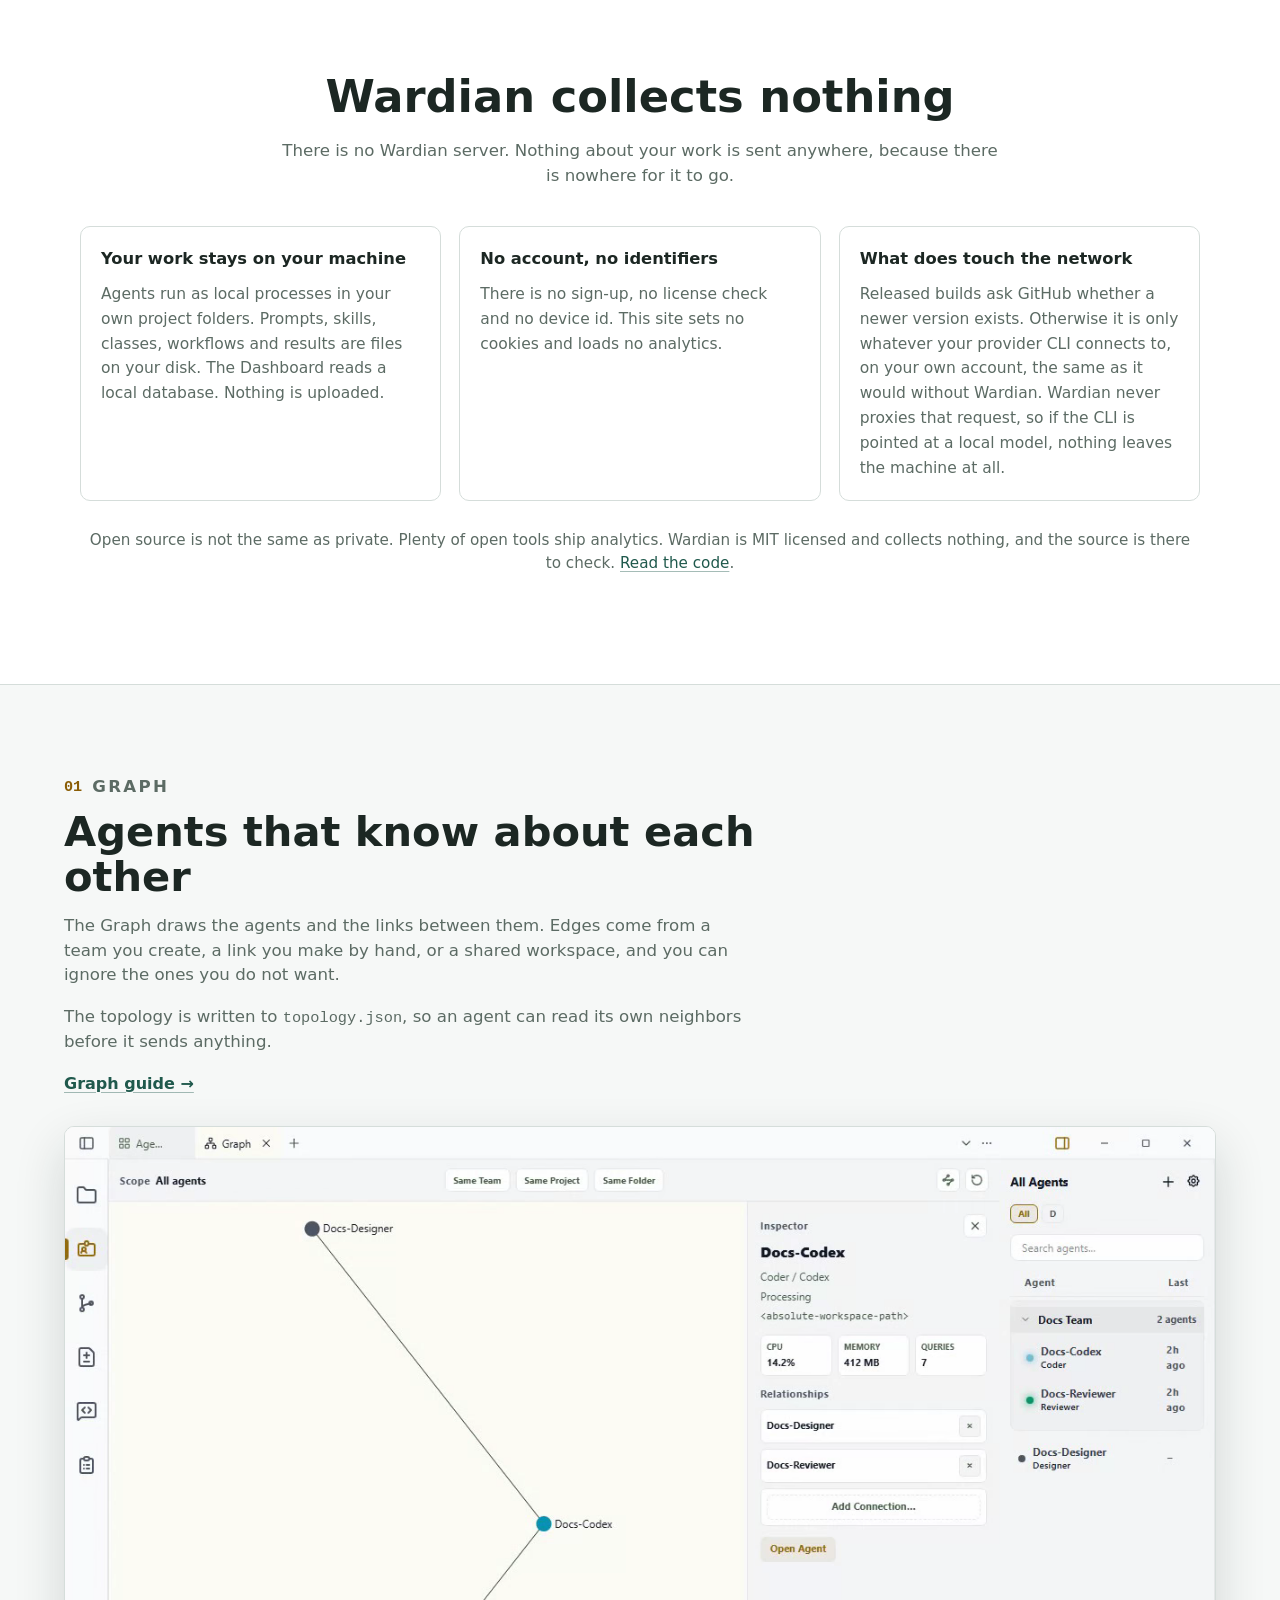
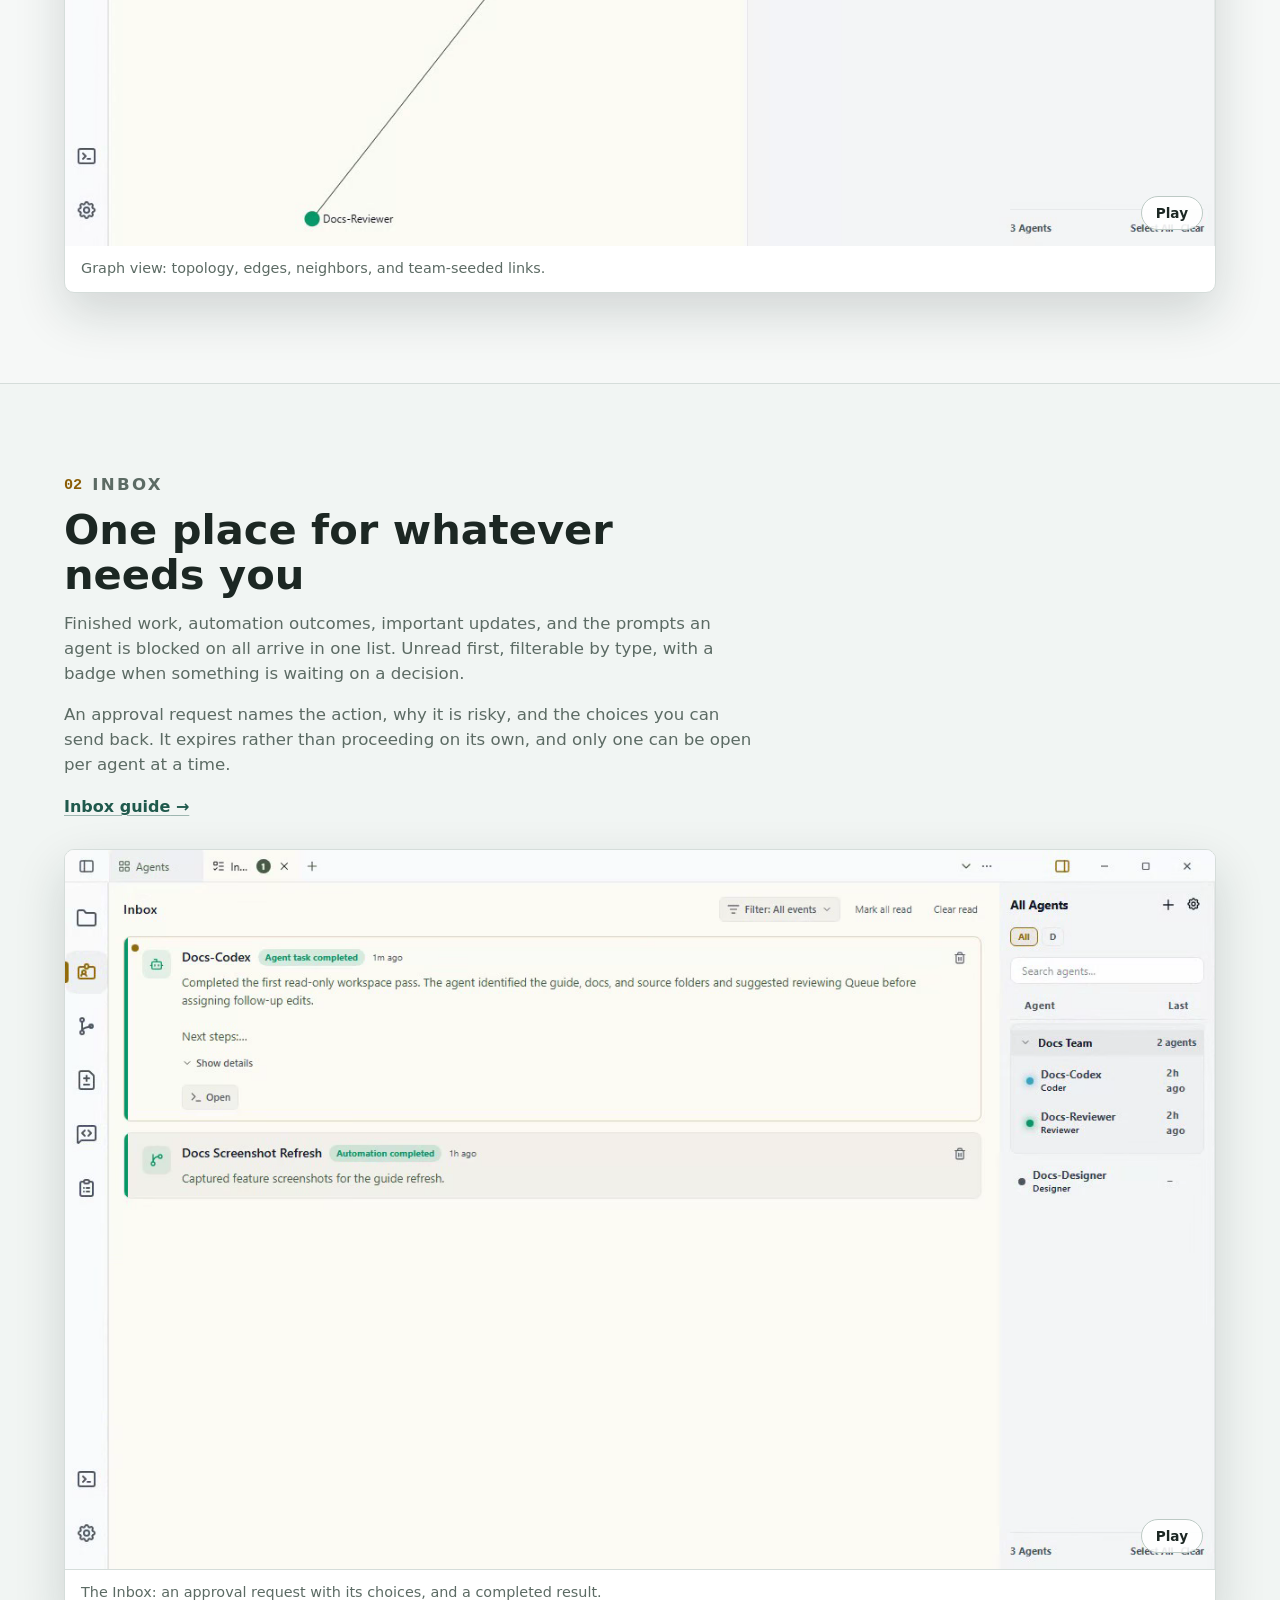
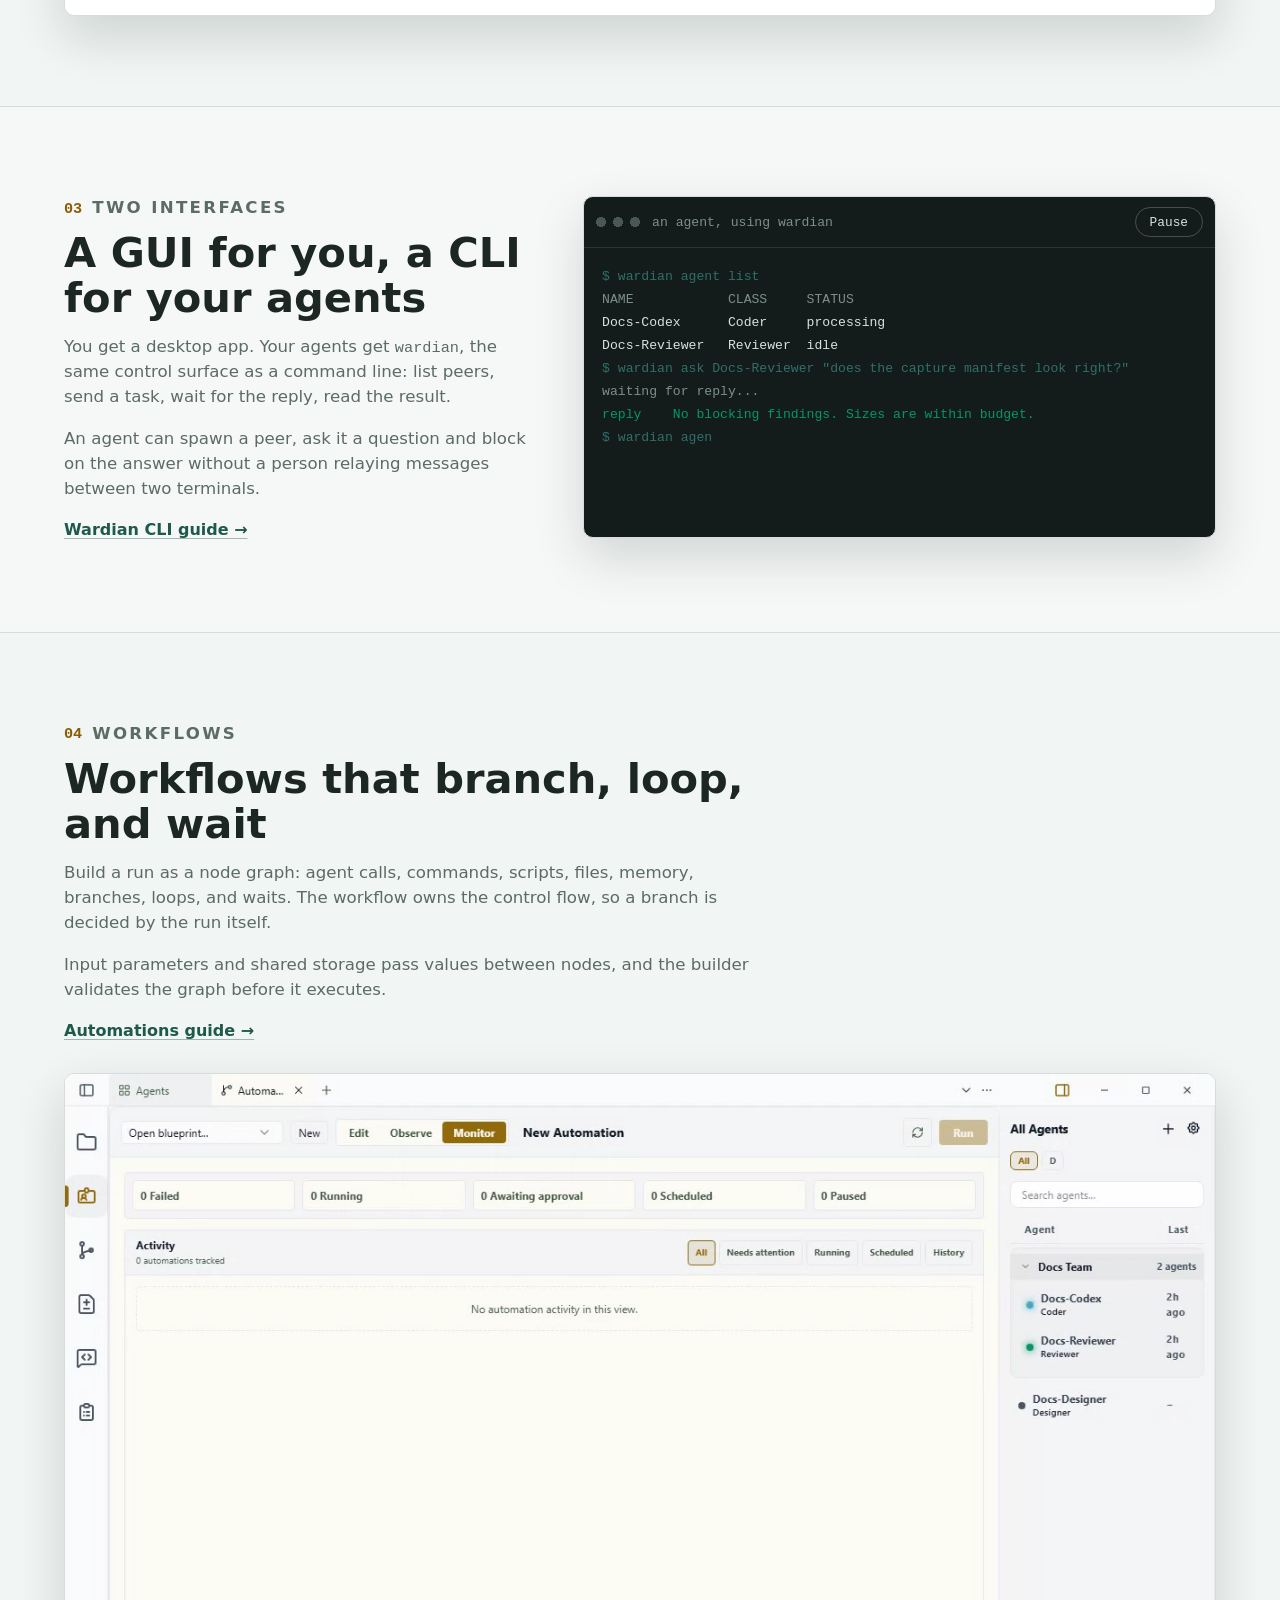
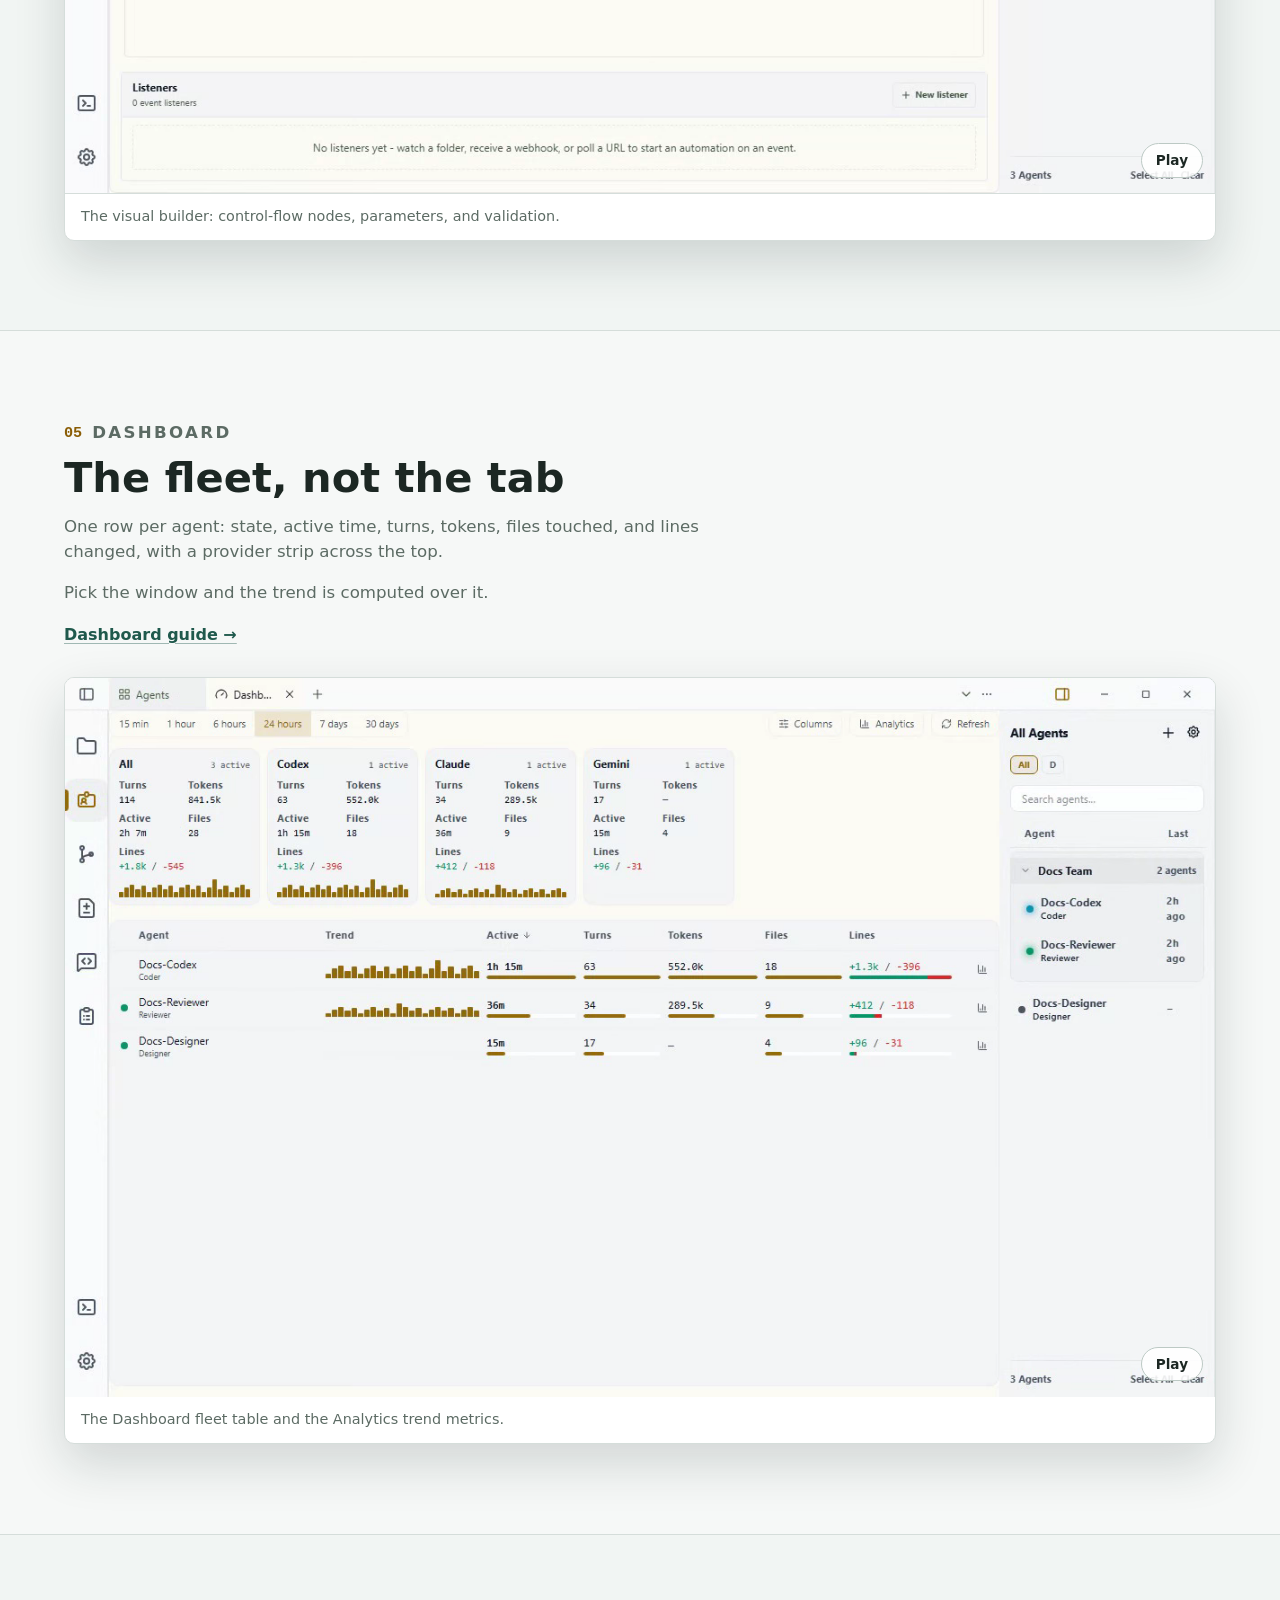
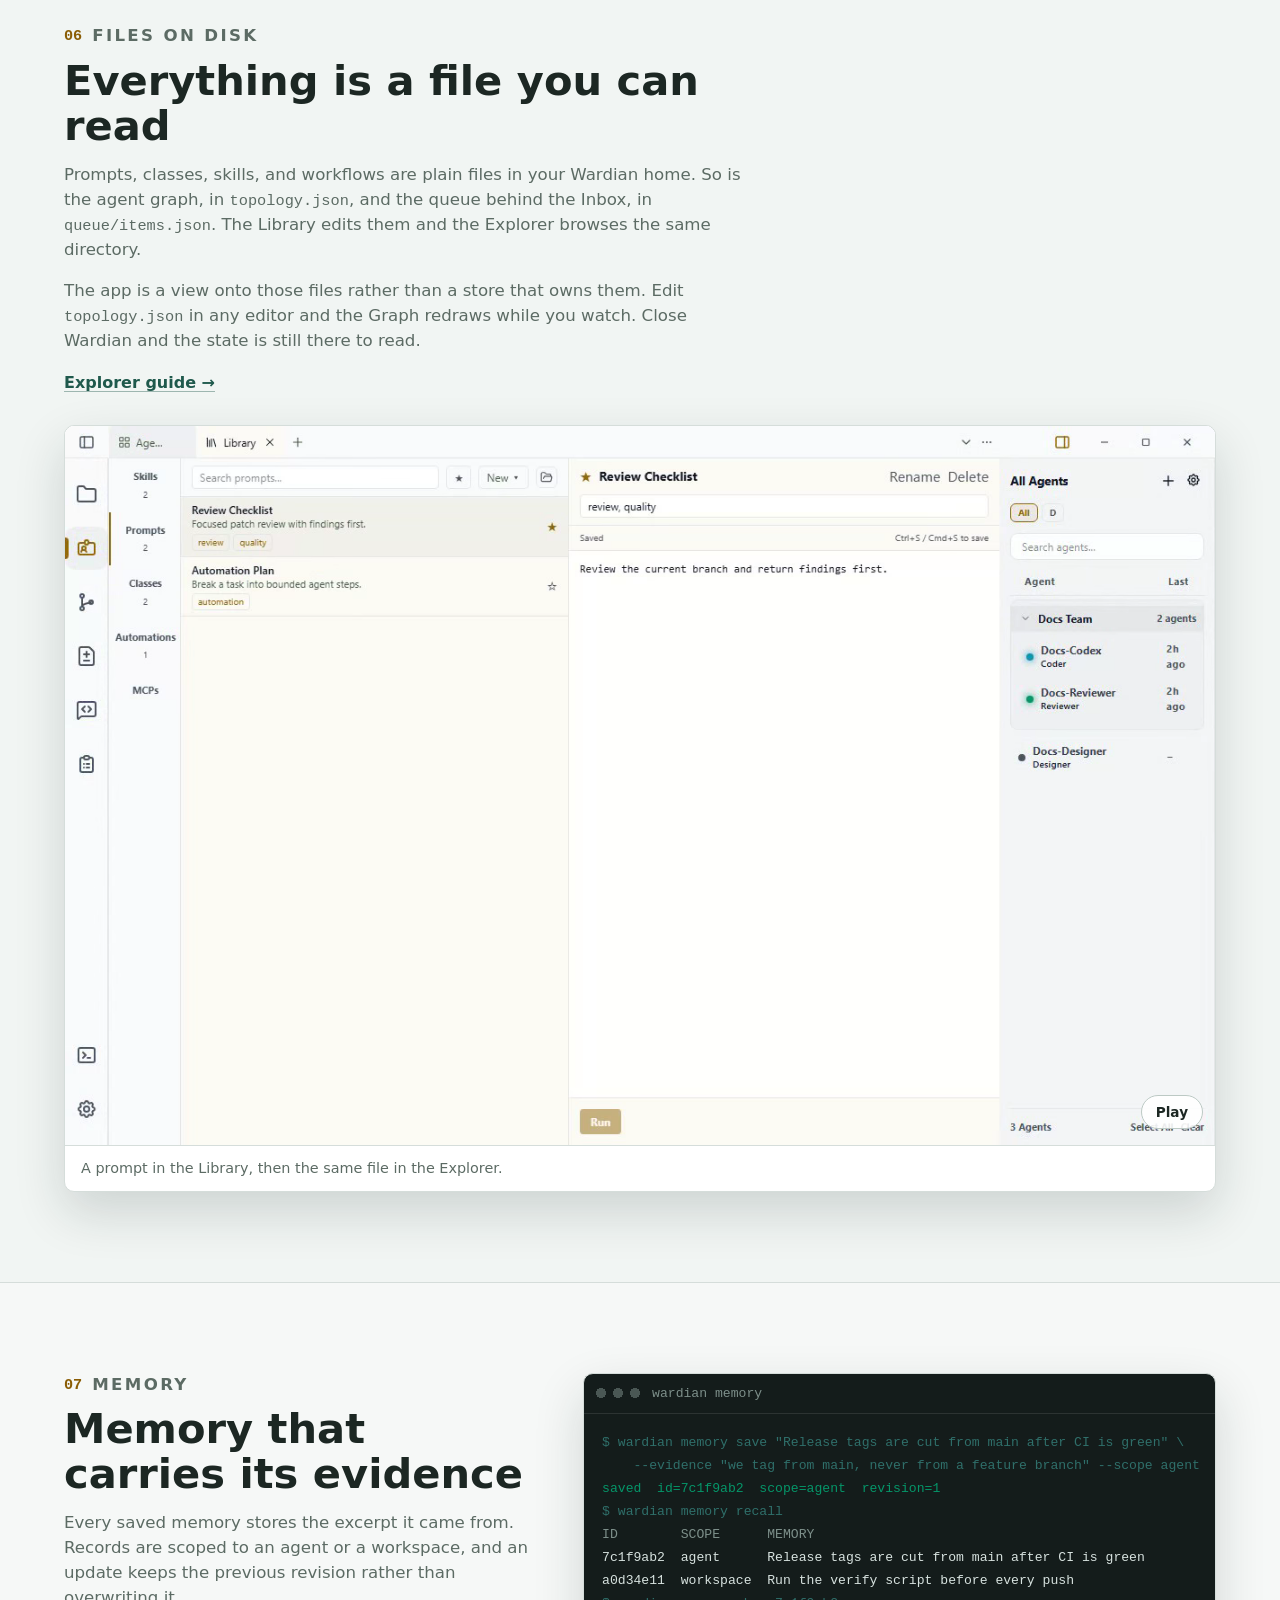
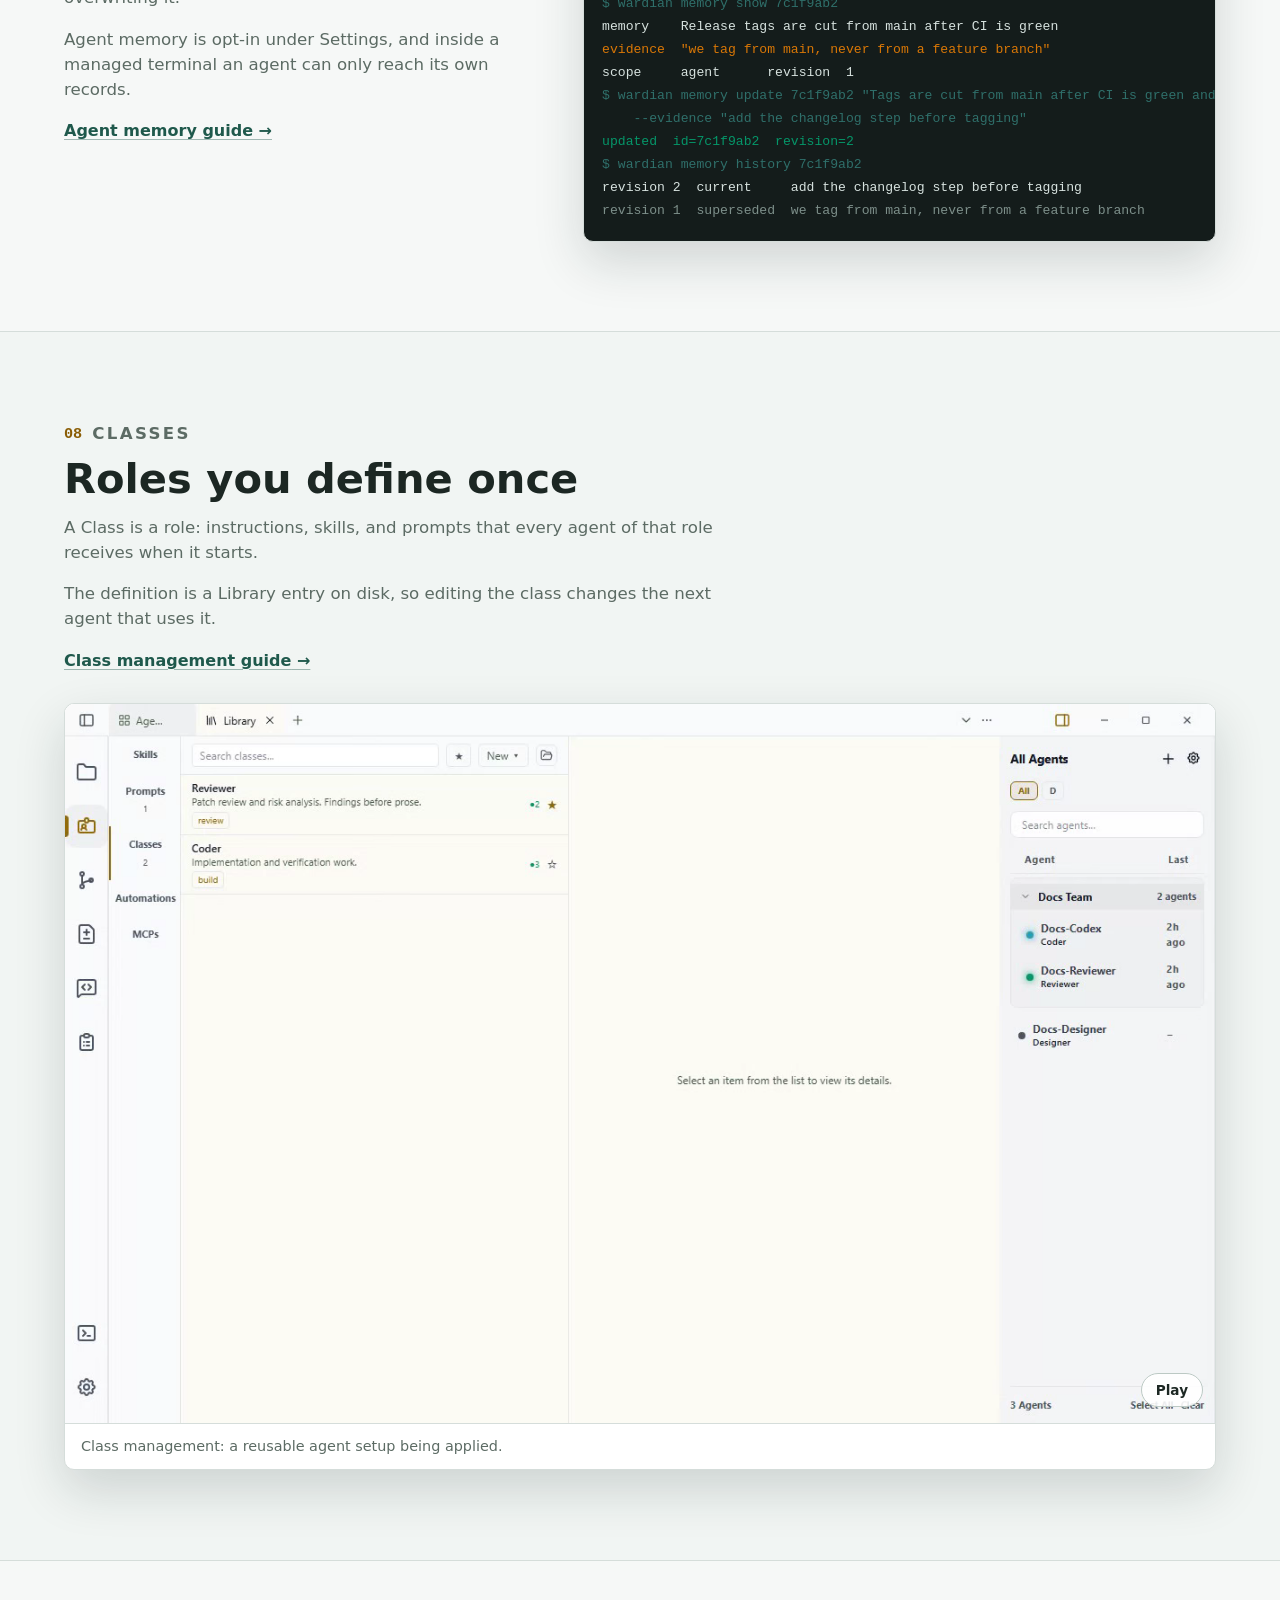
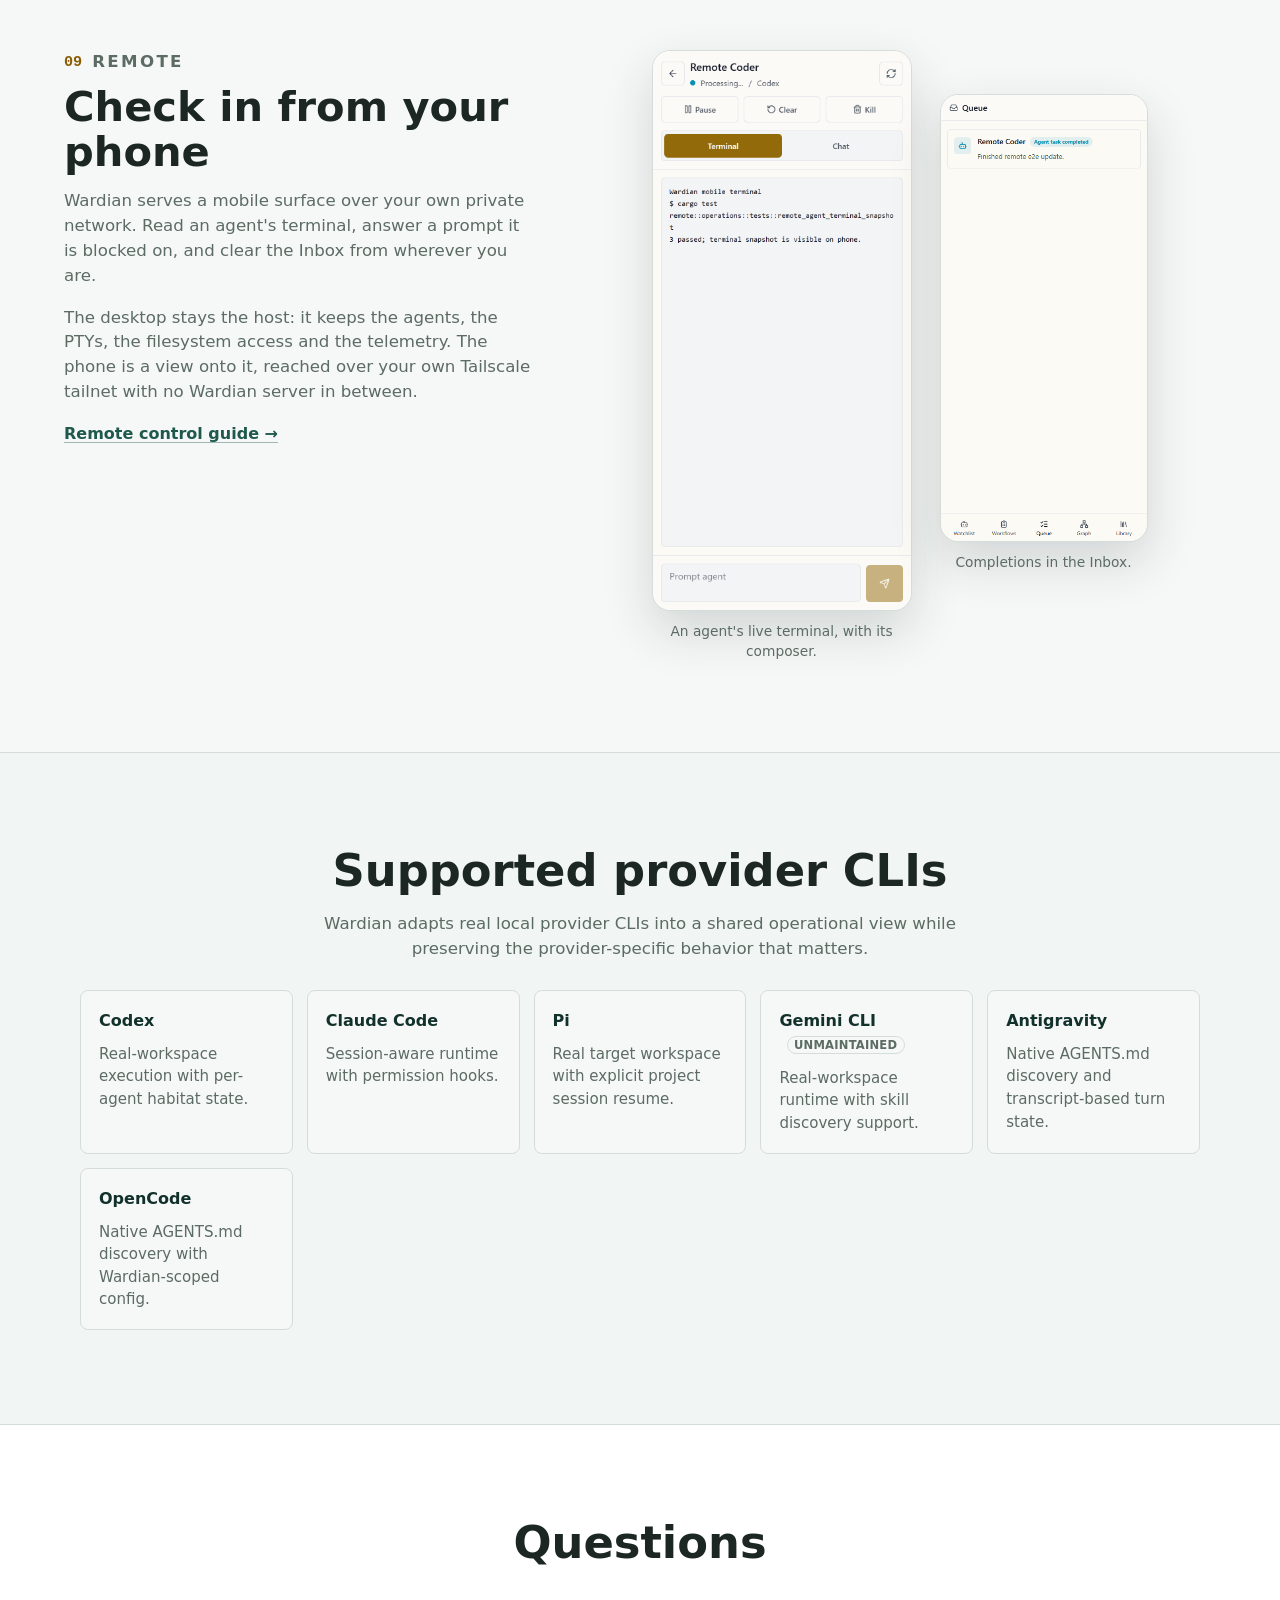
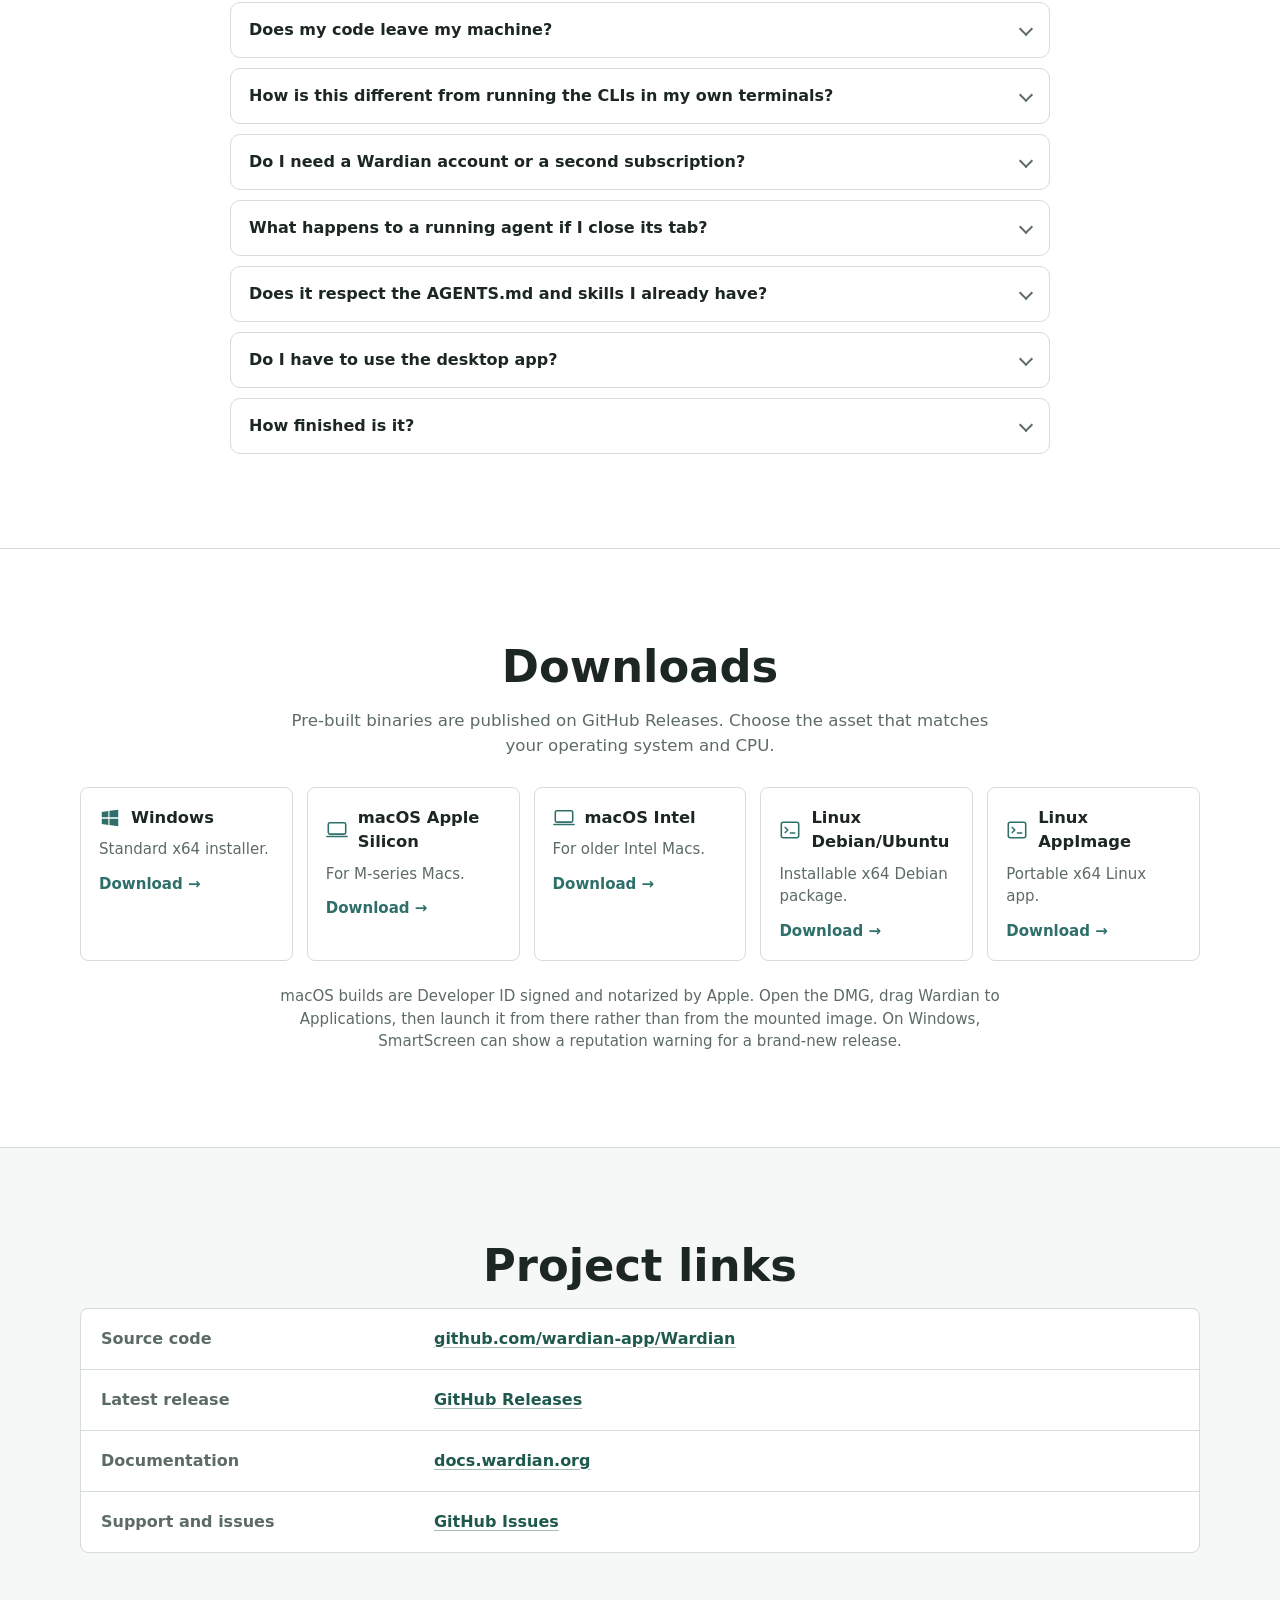
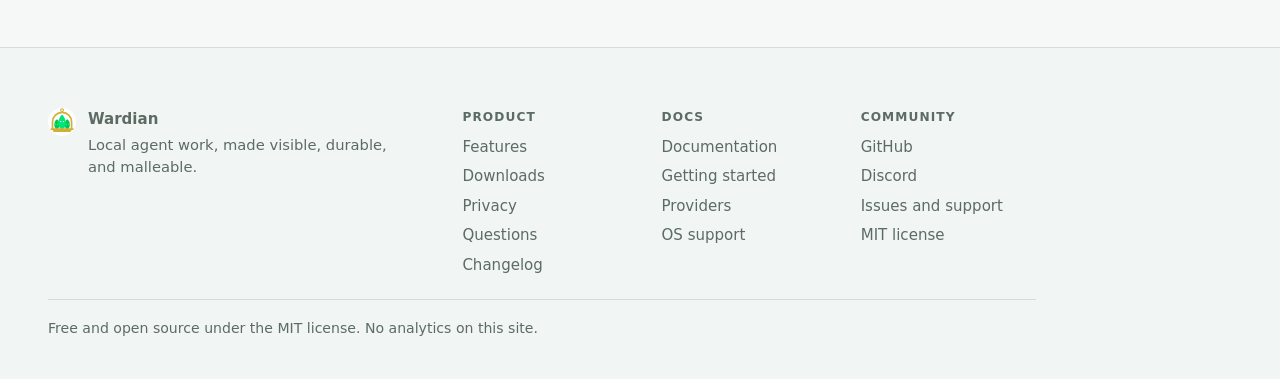
==== commit 3b1a11c9: "fix: trim the top bar and stop the FAQ implying worktrees are required The top bar carried seven lin" ====
--- a/index.html
+++ b/index.html
@@ -44,9 +44,6 @@
         <span>Wardian</span>
       </a>
       <nav class="top-nav" aria-label="Primary navigation">
-        <a href="#features">Features</a>
-        <a href="#privacy">Privacy</a>
-        <a href="#faq">FAQ</a>
         <a href="#downloads">Downloads</a>
         <a href="https://github.com/wardian-app/Wardian">GitHub</a>
         <a href="https://docs.wardian.org/">Docs</a>
@@ -616,14 +613,14 @@
             </details>
 
             <details name="faq">
-              <summary>How is this different from running agents in worktrees myself?</summary>
-              <p>
-                You can, and Wardian will create a worktree for an agent when
-                you ask it to. What it adds is everything around them: agents
-                that can address each other, a durable record of what was asked
-                and answered, memory that keeps the evidence it came from, and
-                workflows that branch, loop and wait without you driving each
-                step.
+              <summary>How is this different from running the CLIs in my own terminals?</summary>
+              <p>
+                Nothing stops you, and Wardian runs the same CLIs in the same
+                workspaces. What it adds is what separate terminals cannot hold
+                between them: agents that can address each other by name, a
+                durable record of what was asked and answered, memory that keeps
+                the evidence it came from, and workflows that branch, loop and
+                wait without you driving each step.
               </p>
             </details>
 
@@ -767,6 +764,7 @@
               <li><a href="#features">Features</a></li>
               <li><a href="#downloads">Downloads</a></li>
               <li><a href="#privacy">Privacy</a></li>
+              <li><a href="#faq">Questions</a></li>
               <li><a href="https://github.com/wardian-app/Wardian/releases">Changelog</a></li>
             </ul>
           </div>
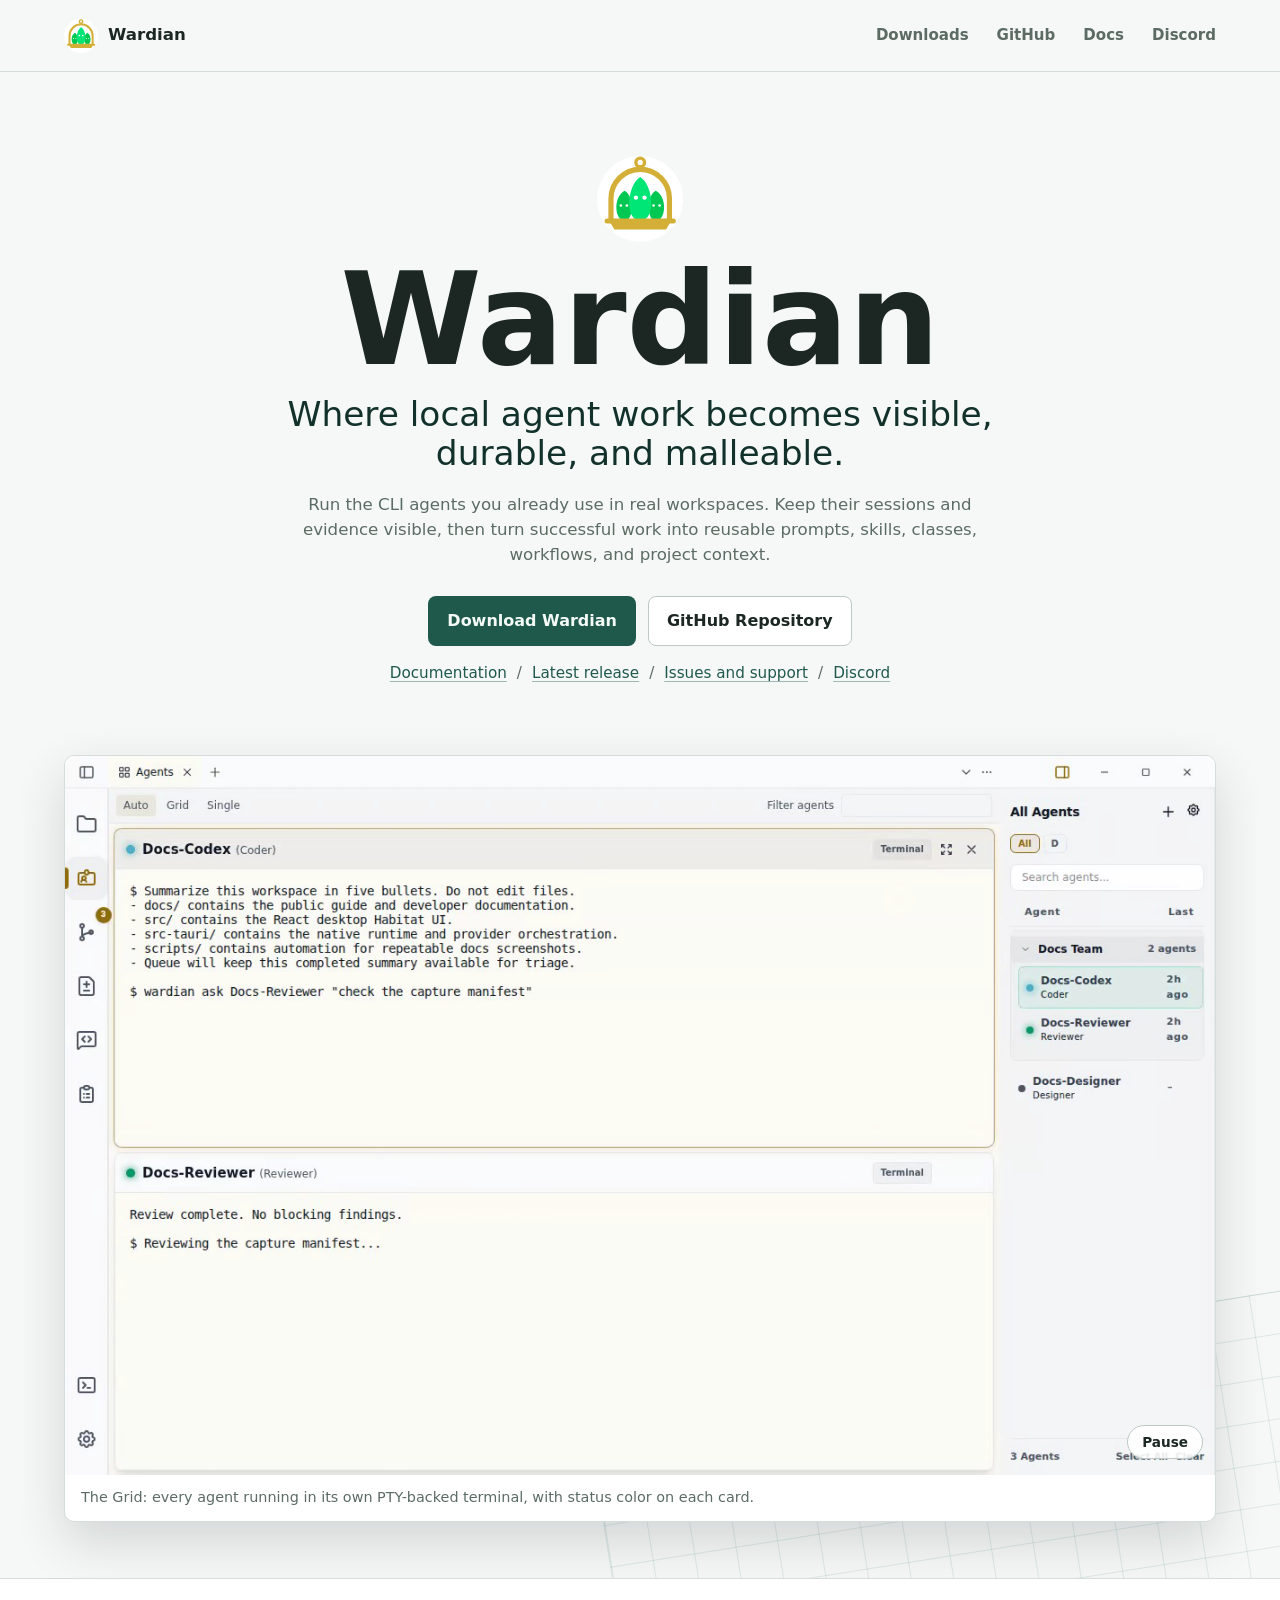
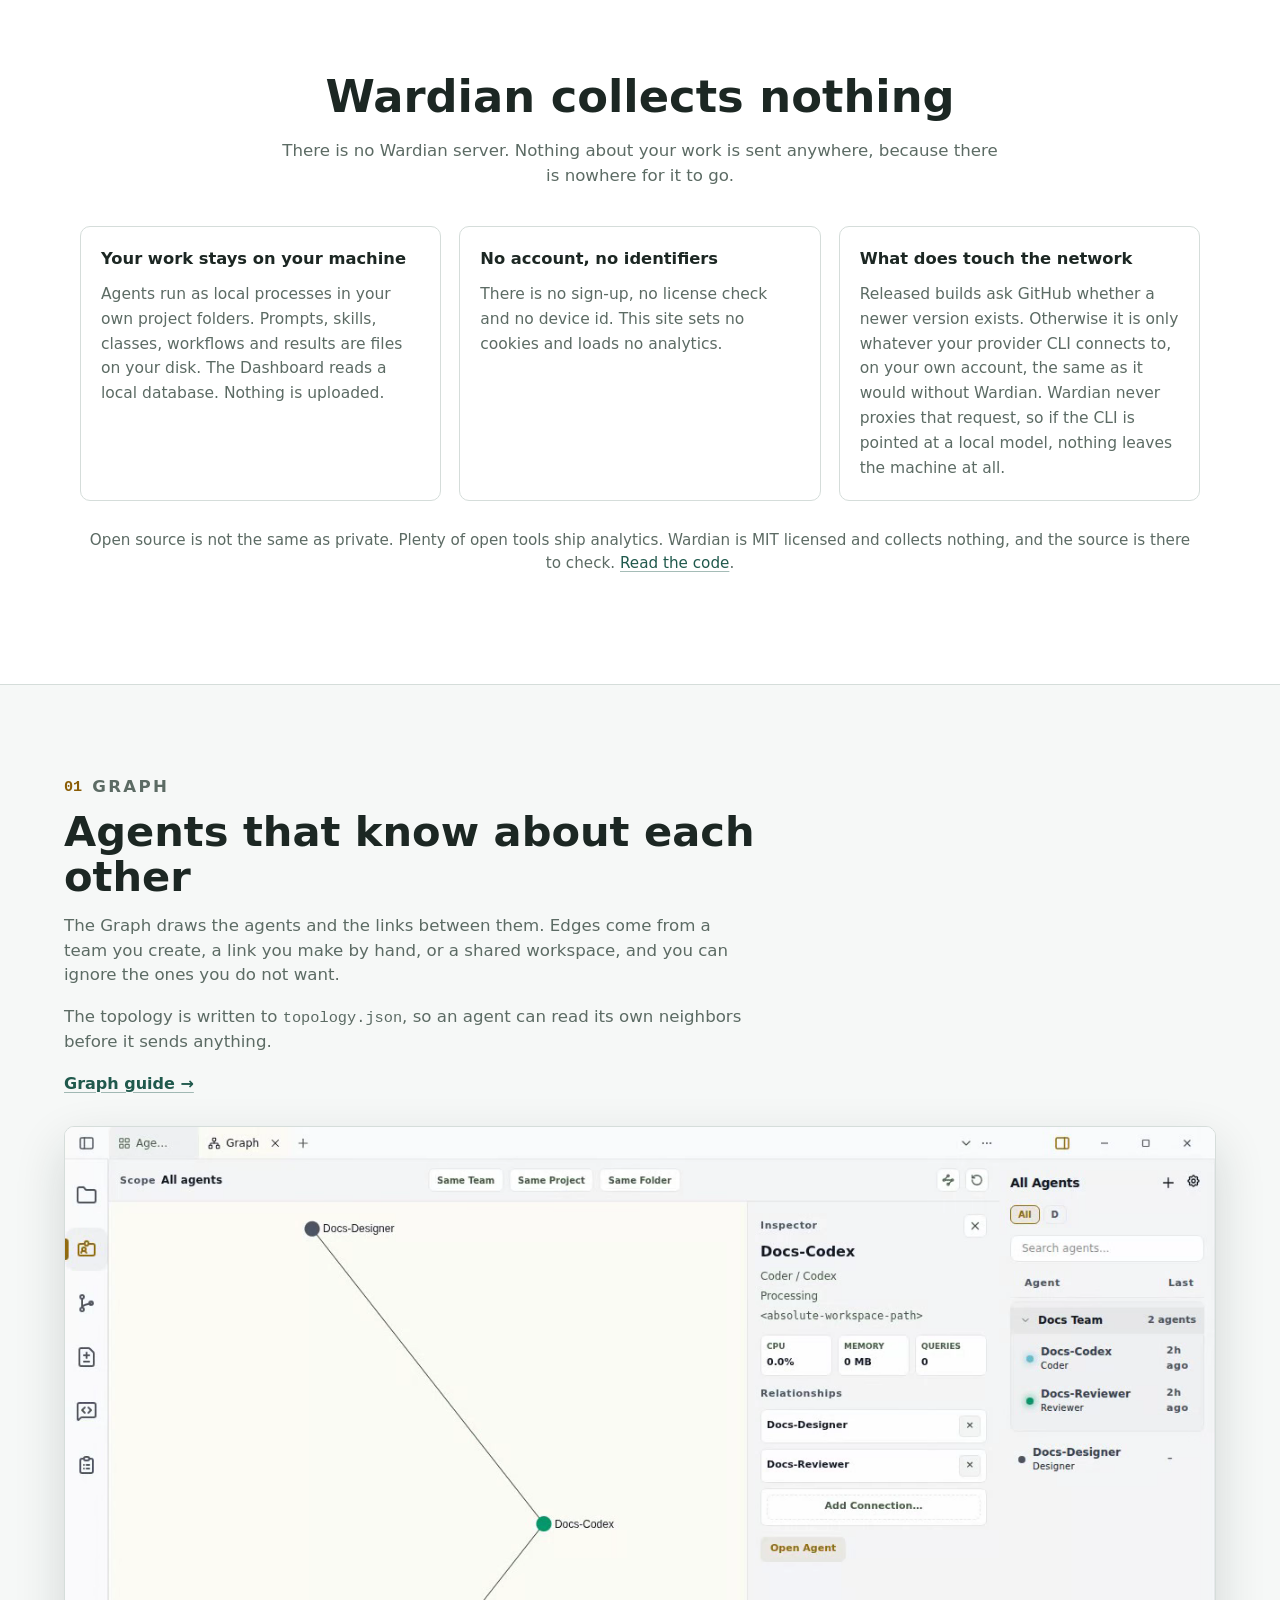
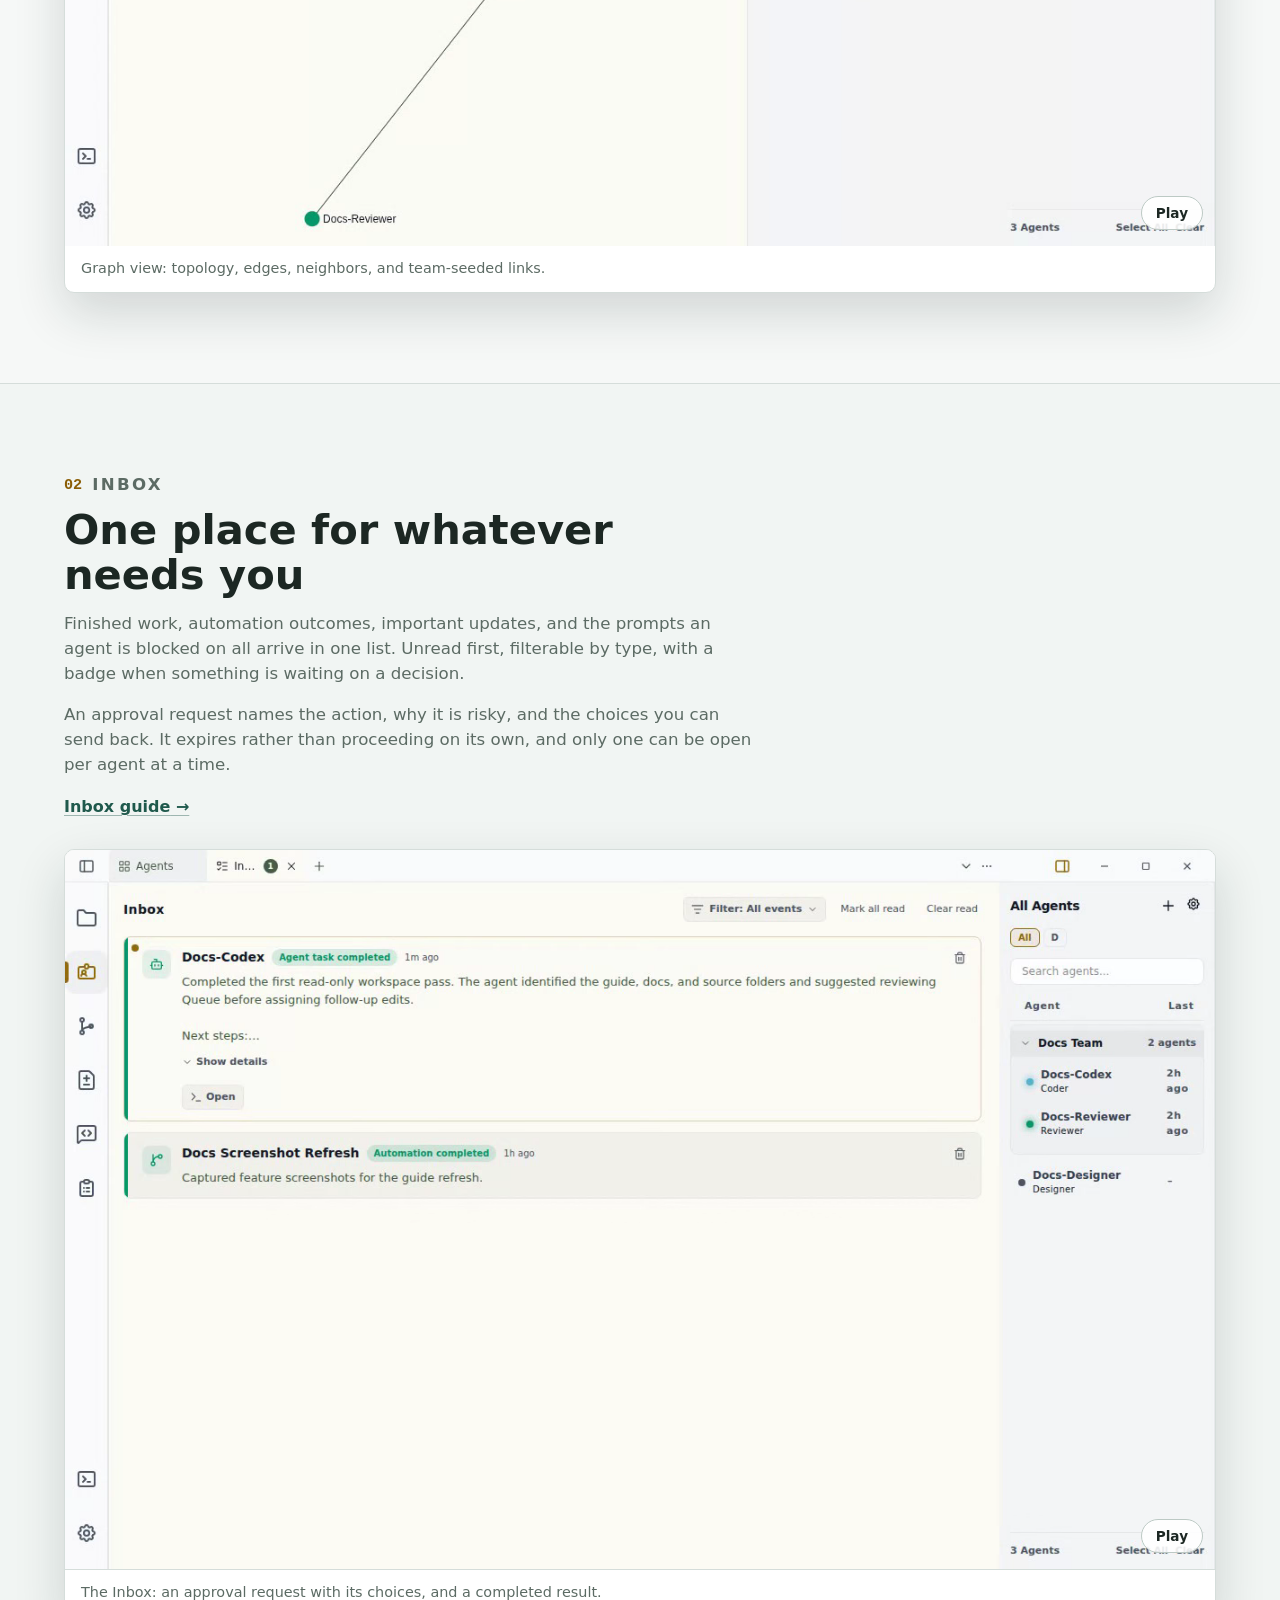
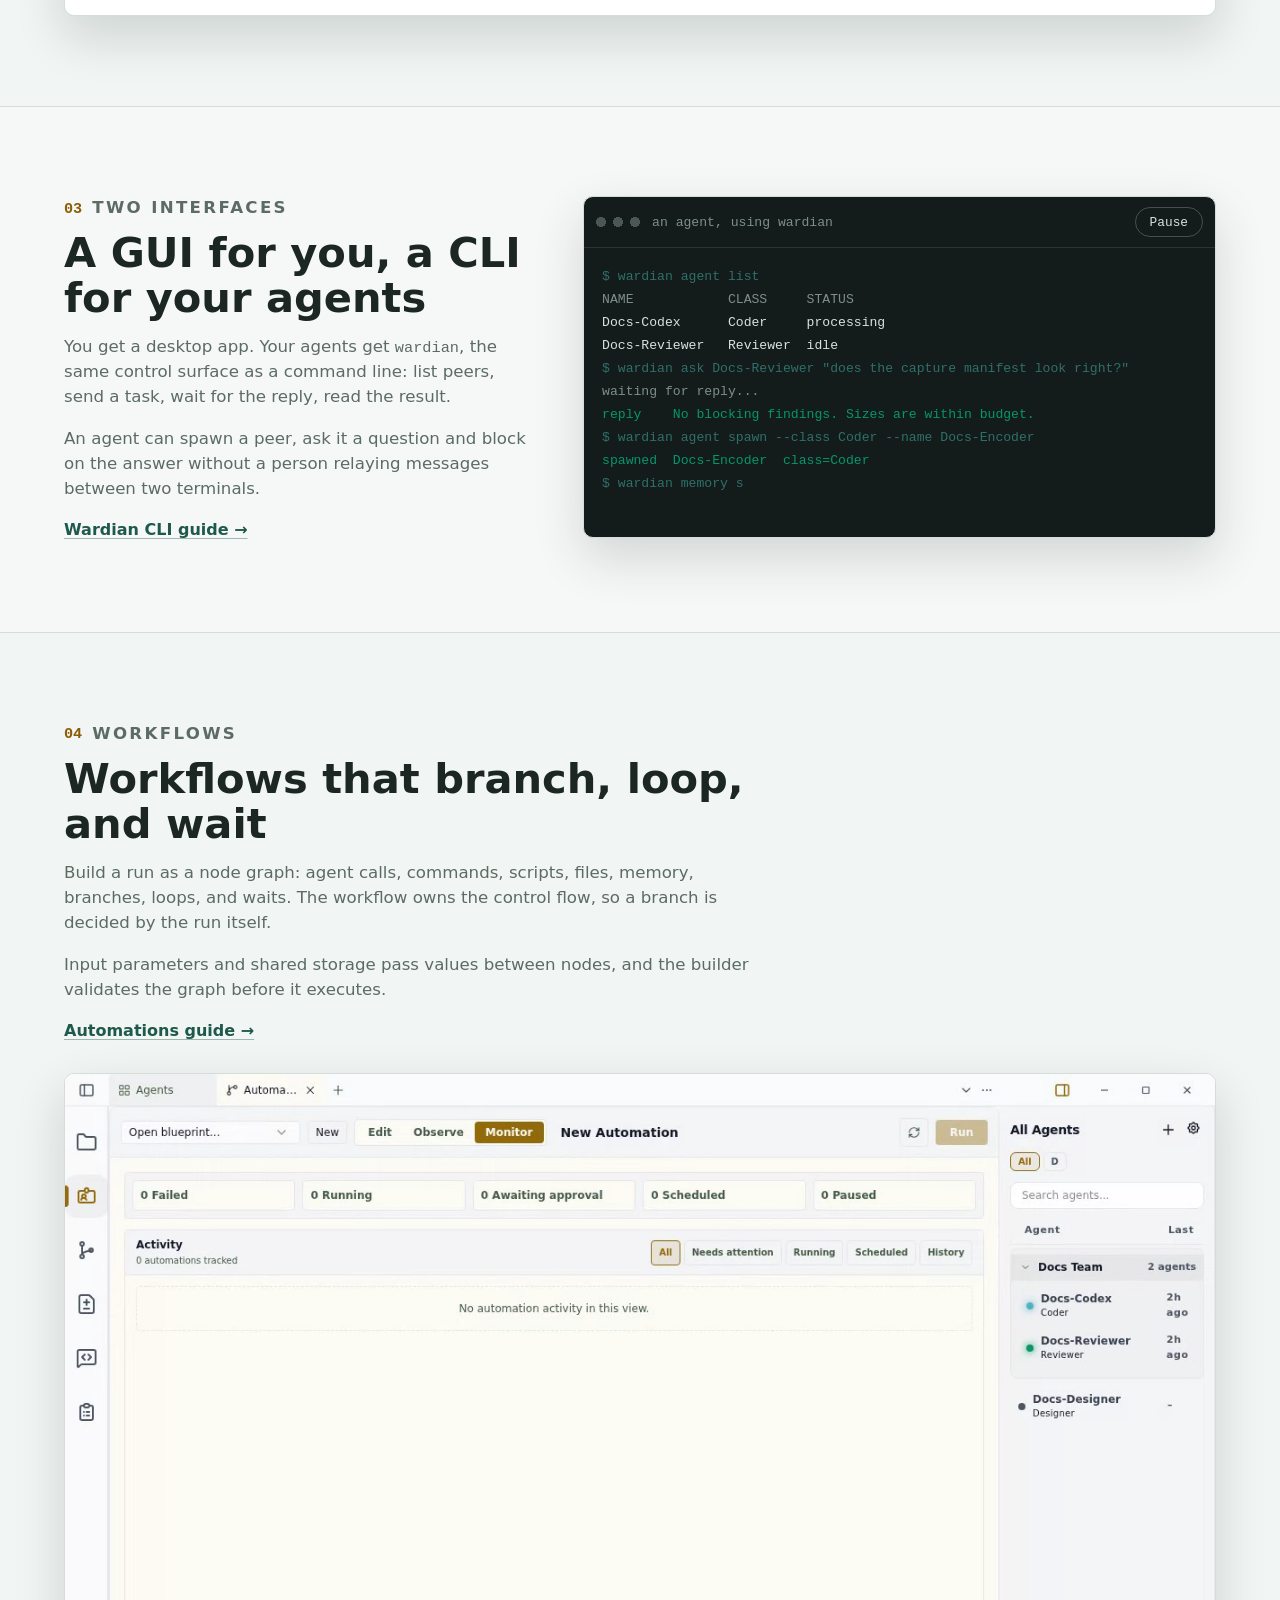
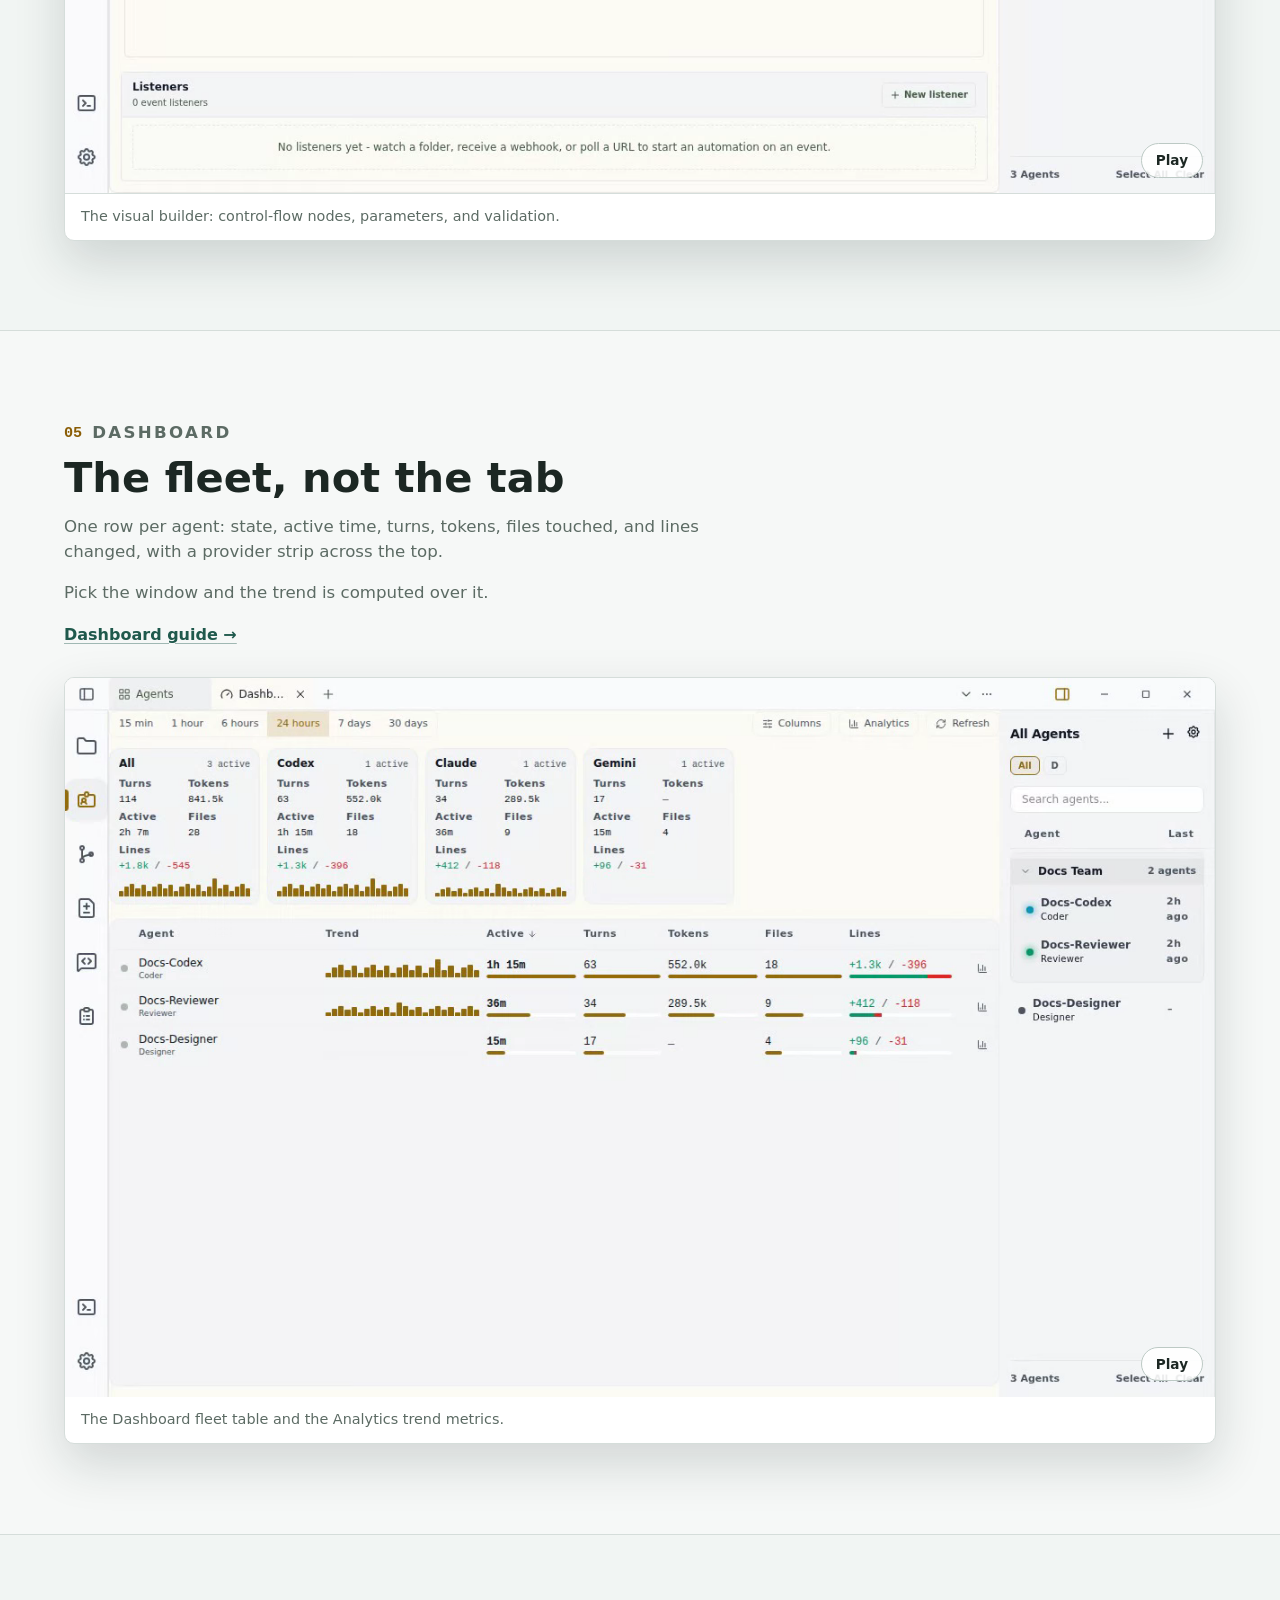
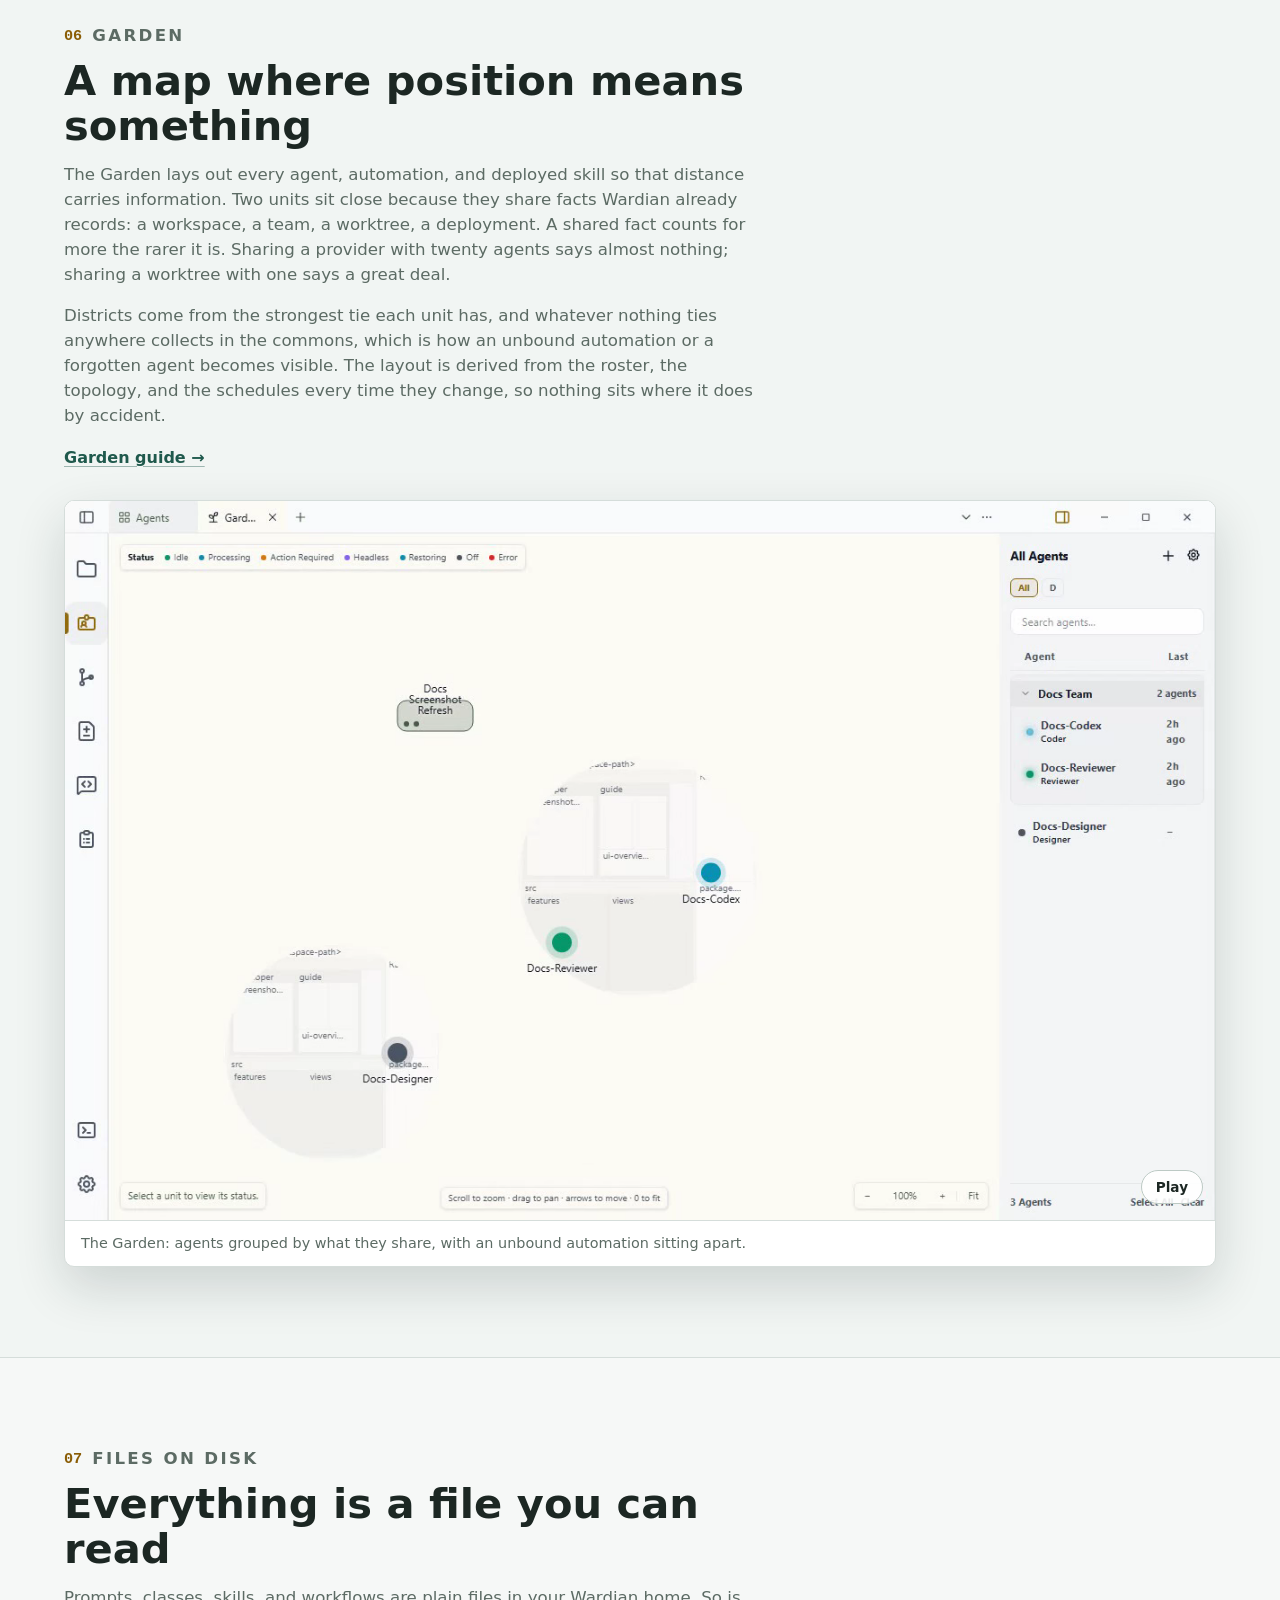
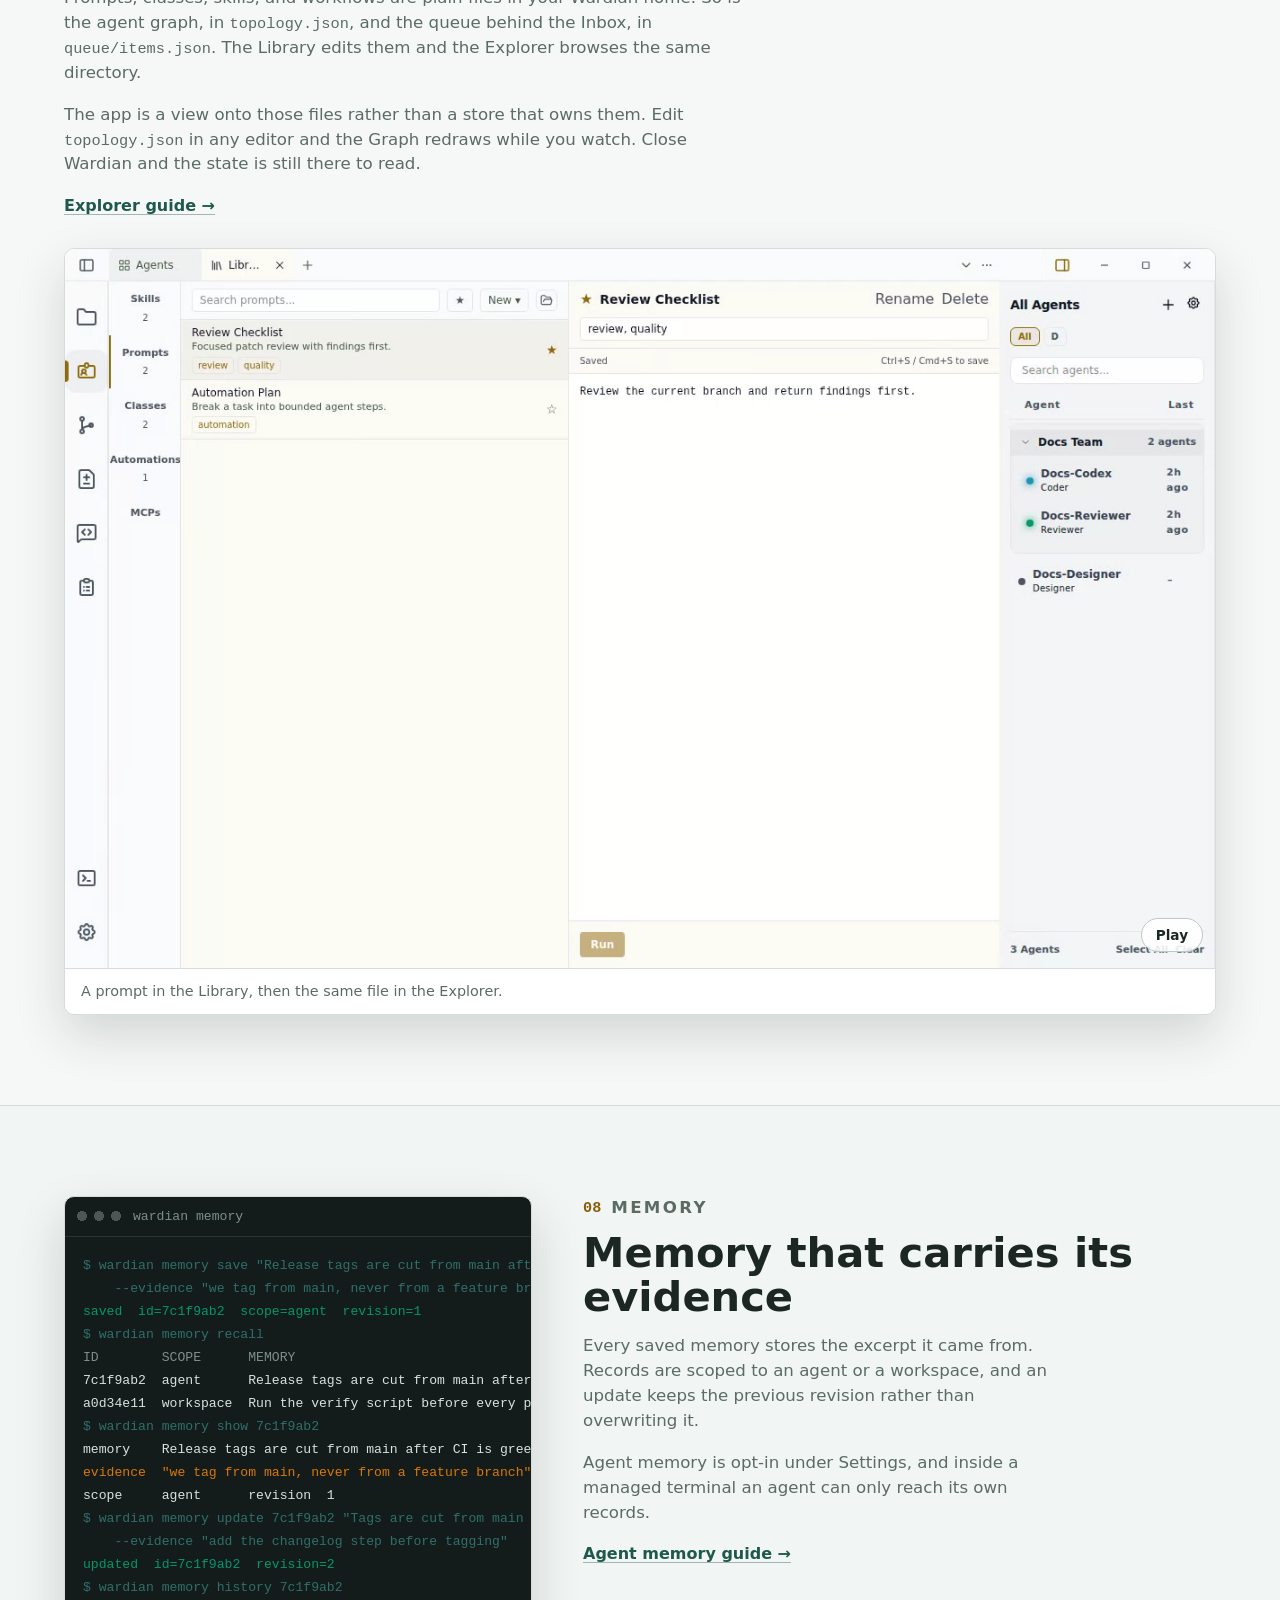
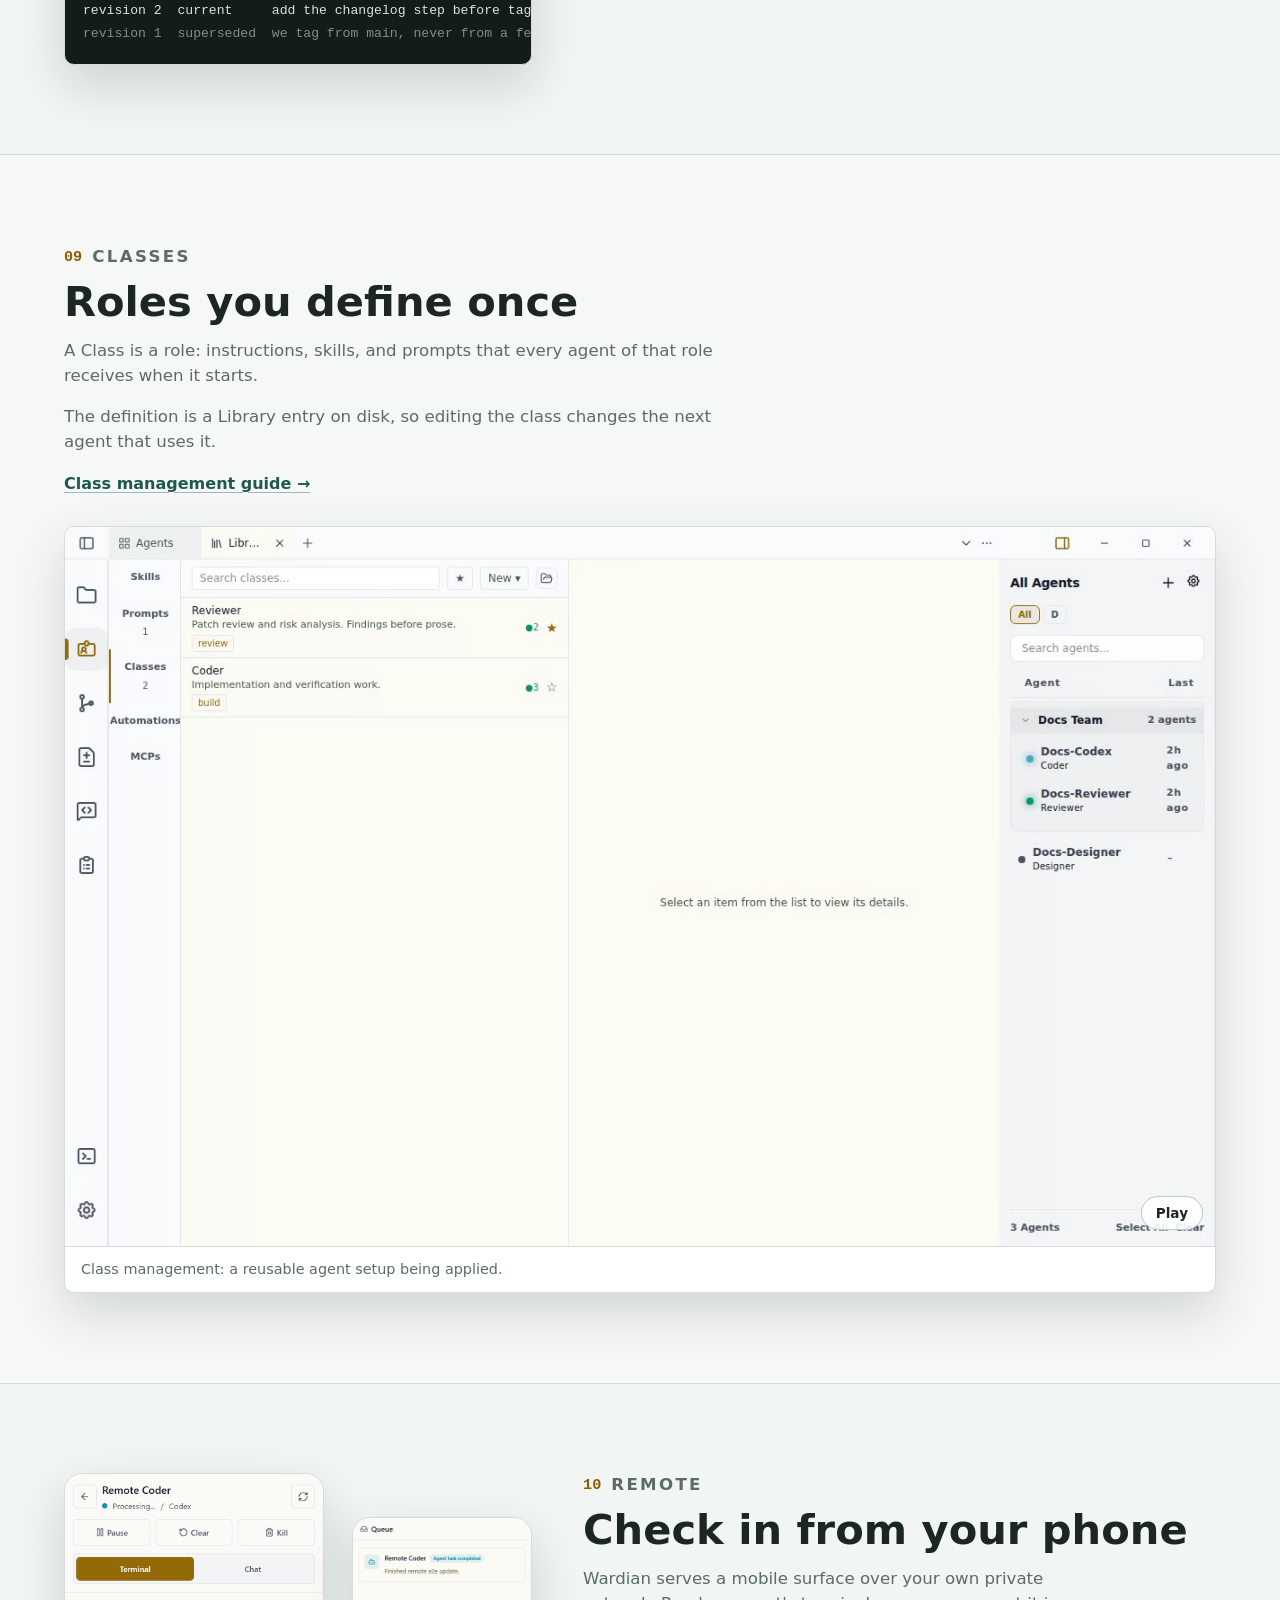
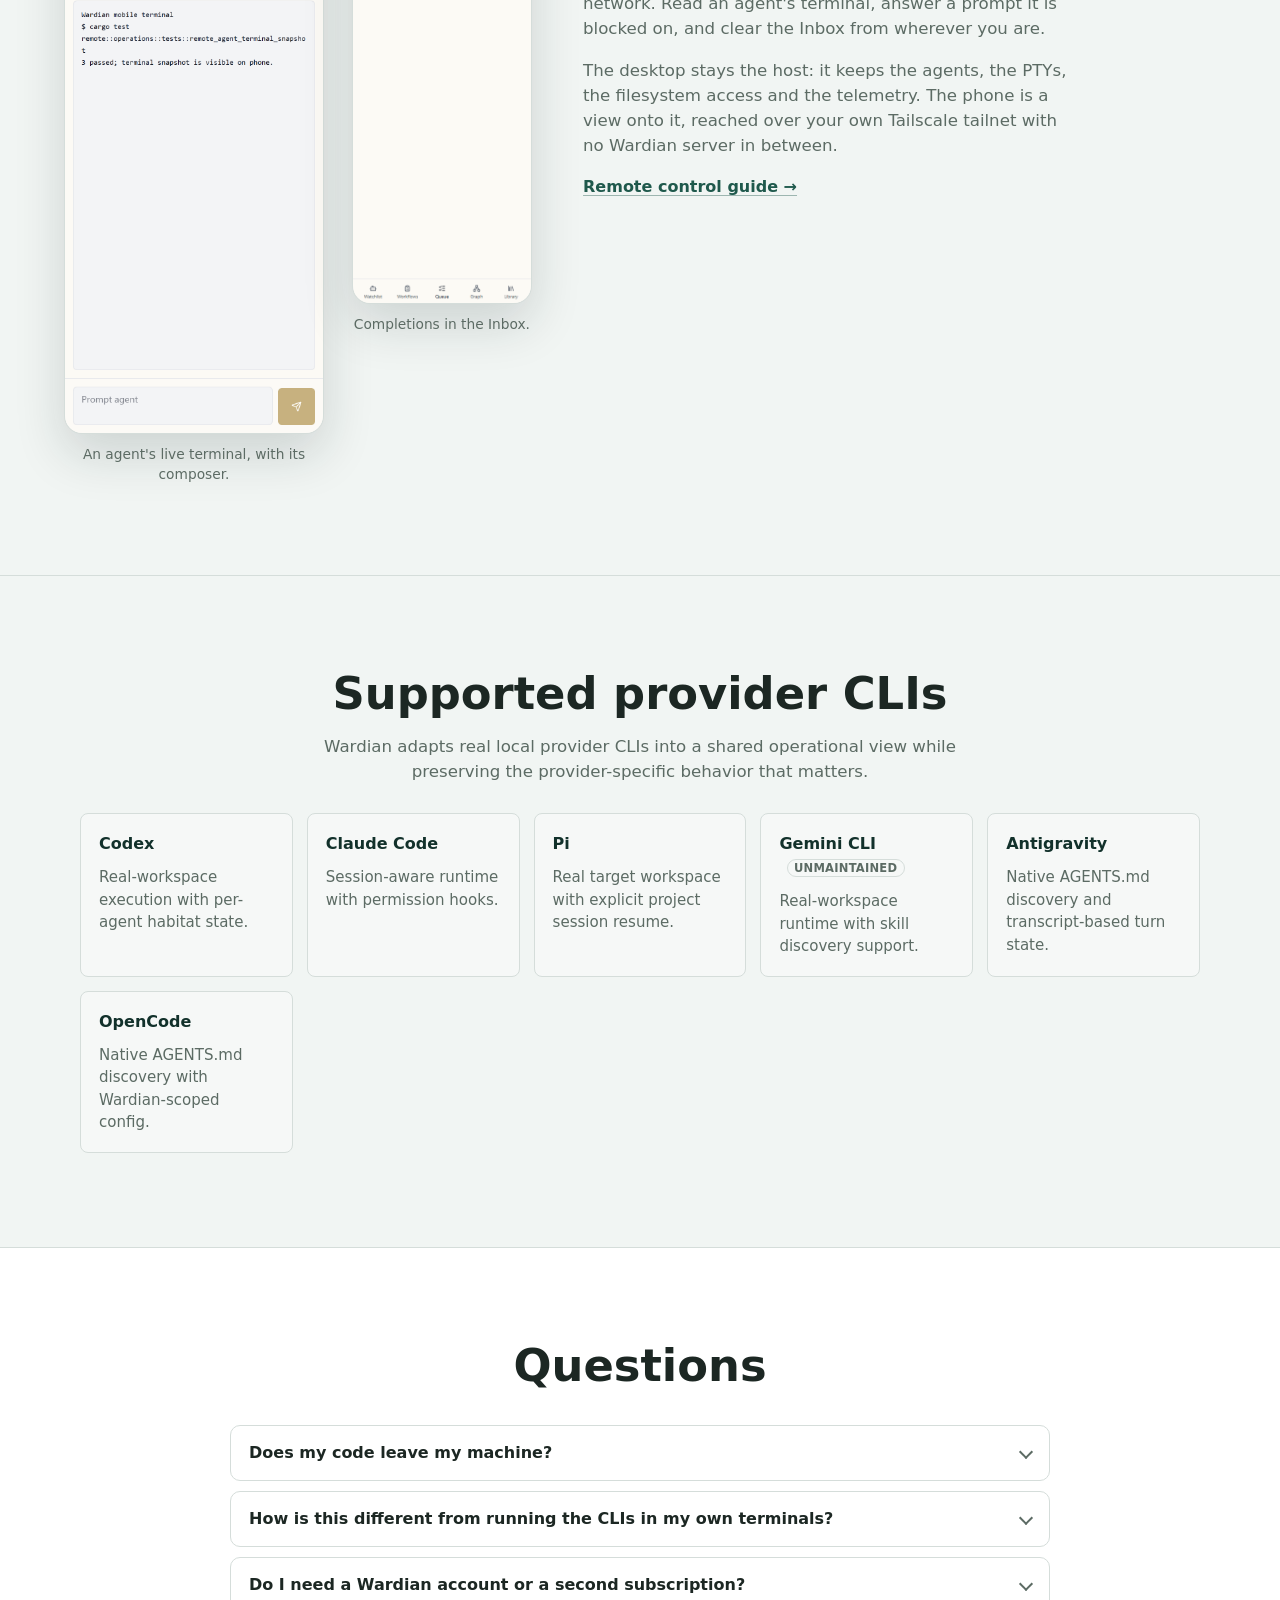
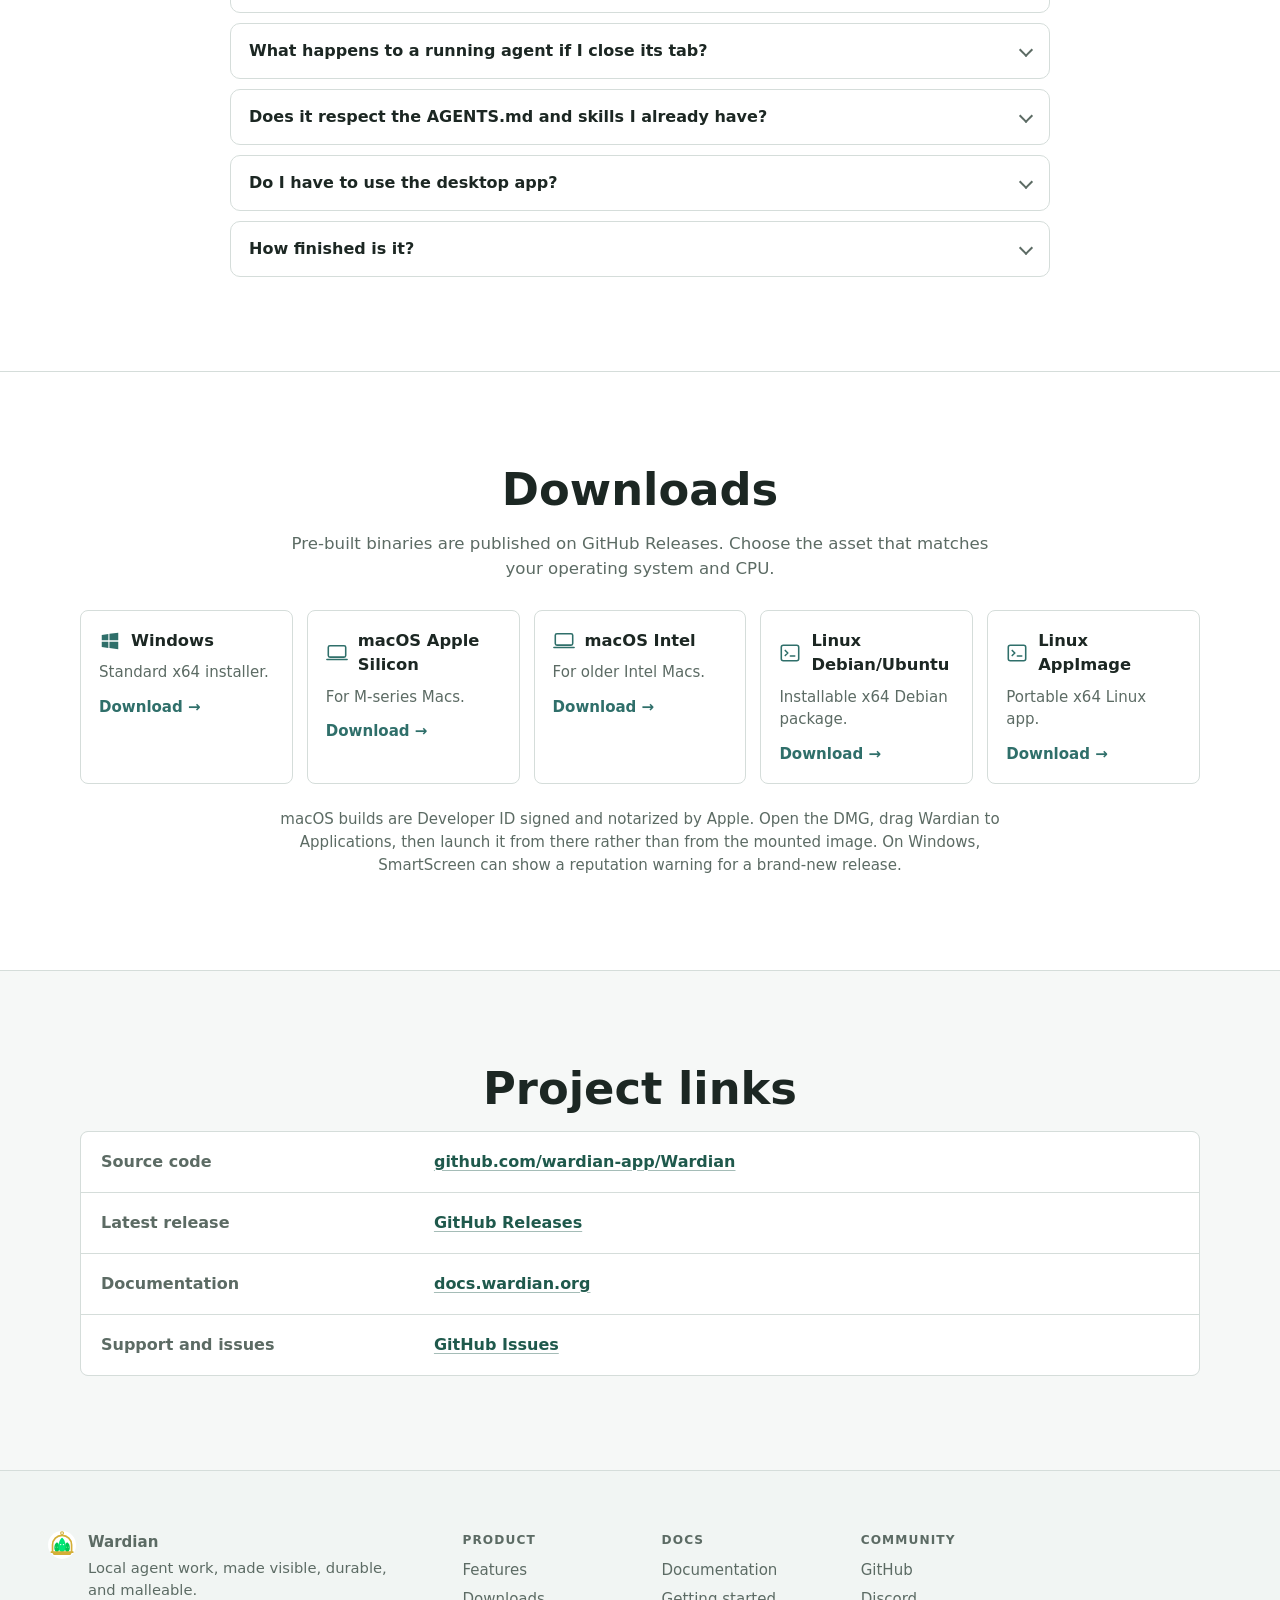
==== commit d792f945: "feat: give the Garden a section The Garden clip was captured on every run and shipped to this reposi" ====
--- a/index.html
+++ b/index.html
@@ -376,10 +376,61 @@
           </div>
         </section>
 
+        <section class="feature" id="feature-garden" data-clip="garden" aria-labelledby="feature-garden-title">
+          <div class="feature-inner">
+            <div class="feature-copy">
+              <p class="feature-eyebrow"><span class="feature-index">06</span> Garden</p>
+              <h2 id="feature-garden-title">A map where position means something</h2>
+              <p>
+                The Garden lays out every agent, automation, and deployed skill
+                so that distance carries information. Two units sit close
+                because they share facts Wardian already records: a workspace, a
+                team, a worktree, a deployment. A shared fact counts for more
+                the rarer it is. Sharing a provider with twenty agents says
+                almost nothing; sharing a worktree with one says a great deal.
+              </p>
+              <p>
+                Districts come from the strongest tie each unit has, and
+                whatever nothing ties anywhere collects in the commons, which is
+                how an unbound automation or a forgotten agent becomes visible.
+                The layout is derived from the roster, the topology, and the
+                schedules every time they change, so nothing sits where it does
+                by accident.
+              </p>
+              <a class="feature-link" href="https://docs.wardian.org/guide/garden">Garden guide</a>
+            </div>
+            <figure class="feature-media">
+              <video
+                class="clip"
+                poster="assets/media/garden.png"
+                width="1280"
+                height="800"
+                muted
+                loop
+                playsinline
+                preload="none"
+                aria-label="Silent looping recording of the Wardian Garden, a map arranging agents and automations into districts by what they share."
+              >
+                <source data-src="assets/media/garden.webm" type="video/webm">
+                <source data-src="assets/media/garden.mp4" type="video/mp4">
+              </video>
+              <noscript>
+                <img
+                  src="assets/media/garden.png"
+                  alt="The Wardian Garden, a map arranging agents and automations into districts by what they share."
+                  width="1280"
+                  height="800"
+                >
+              </noscript>
+              <figcaption>The Garden: agents grouped by what they share, with an unbound automation sitting apart.</figcaption>
+            </figure>
+          </div>
+        </section>
+
         <section class="feature" id="feature-markdown-truth" data-clip="markdown-truth" aria-labelledby="feature-markdown-truth-title">
           <div class="feature-inner">
             <div class="feature-copy">
-              <p class="feature-eyebrow"><span class="feature-index">06</span> Files on disk</p>
+              <p class="feature-eyebrow"><span class="feature-index">07</span> Files on disk</p>
               <h2 id="feature-markdown-truth-title">Everything is a file you can read</h2>
               <p>
                 Prompts, classes, skills, and workflows are plain files in your
@@ -427,7 +478,7 @@
         <section class="feature widget-section" id="claim-memory" aria-labelledby="claim-memory-title">
           <div class="feature-inner">
             <div class="feature-copy">
-              <p class="feature-eyebrow"><span class="feature-index">07</span> Memory</p>
+              <p class="feature-eyebrow"><span class="feature-index">08</span> Memory</p>
               <h2 id="claim-memory-title">Memory that carries its evidence</h2>
               <p>
                 Every saved memory stores the excerpt it came from. Records are
@@ -473,7 +524,7 @@
         <section class="feature" id="feature-classes" data-clip="classes" aria-labelledby="feature-classes-title">
           <div class="feature-inner">
             <div class="feature-copy">
-              <p class="feature-eyebrow"><span class="feature-index">08</span> Classes</p>
+              <p class="feature-eyebrow"><span class="feature-index">09</span> Classes</p>
               <h2 id="feature-classes-title">Roles you define once</h2>
               <p>
                 A Class is a role: instructions, skills, and prompts that every
@@ -515,7 +566,7 @@
         <section class="feature widget-section" id="feature-remote" aria-labelledby="feature-remote-title">
           <div class="feature-inner">
             <div class="feature-copy">
-              <p class="feature-eyebrow"><span class="feature-index">09</span> Remote</p>
+              <p class="feature-eyebrow"><span class="feature-index">10</span> Remote</p>
               <h2 id="feature-remote-title">Check in from your phone</h2>
               <p>
                 Wardian serves a mobile surface over your own private network.
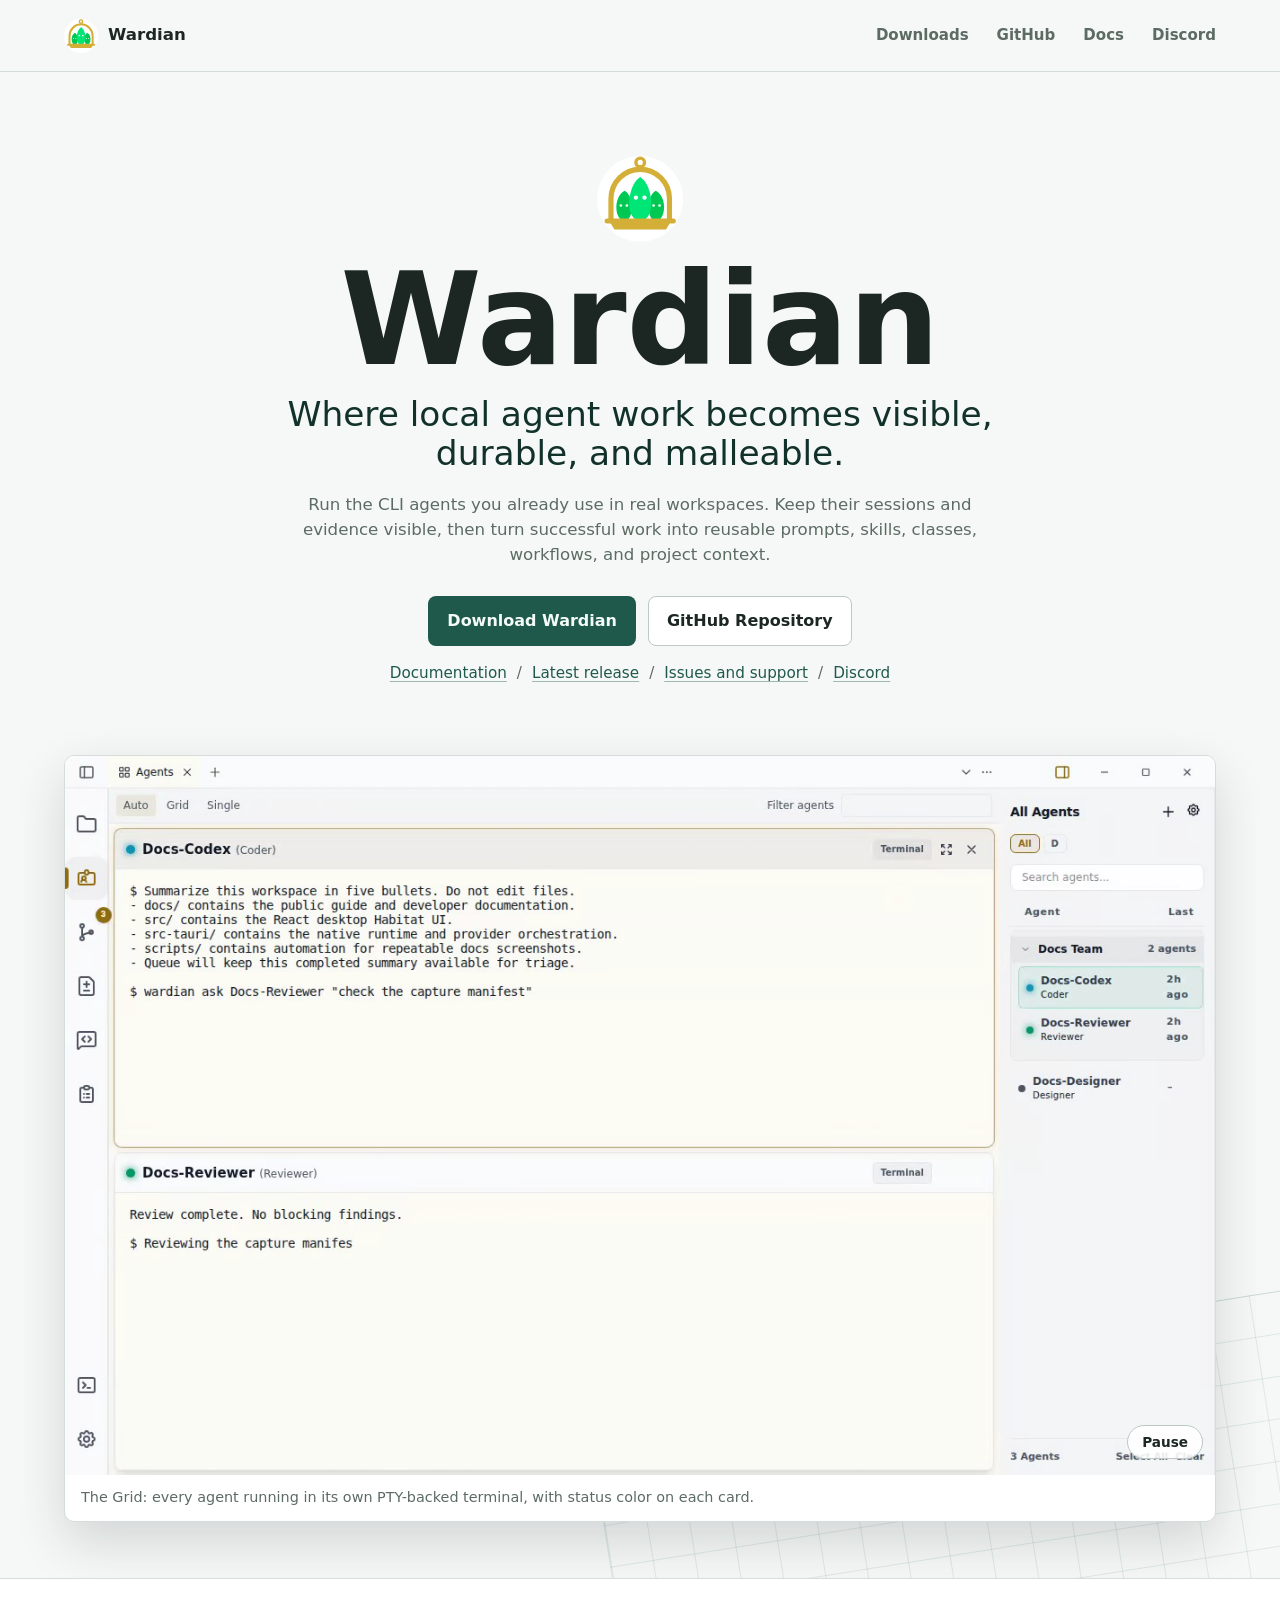
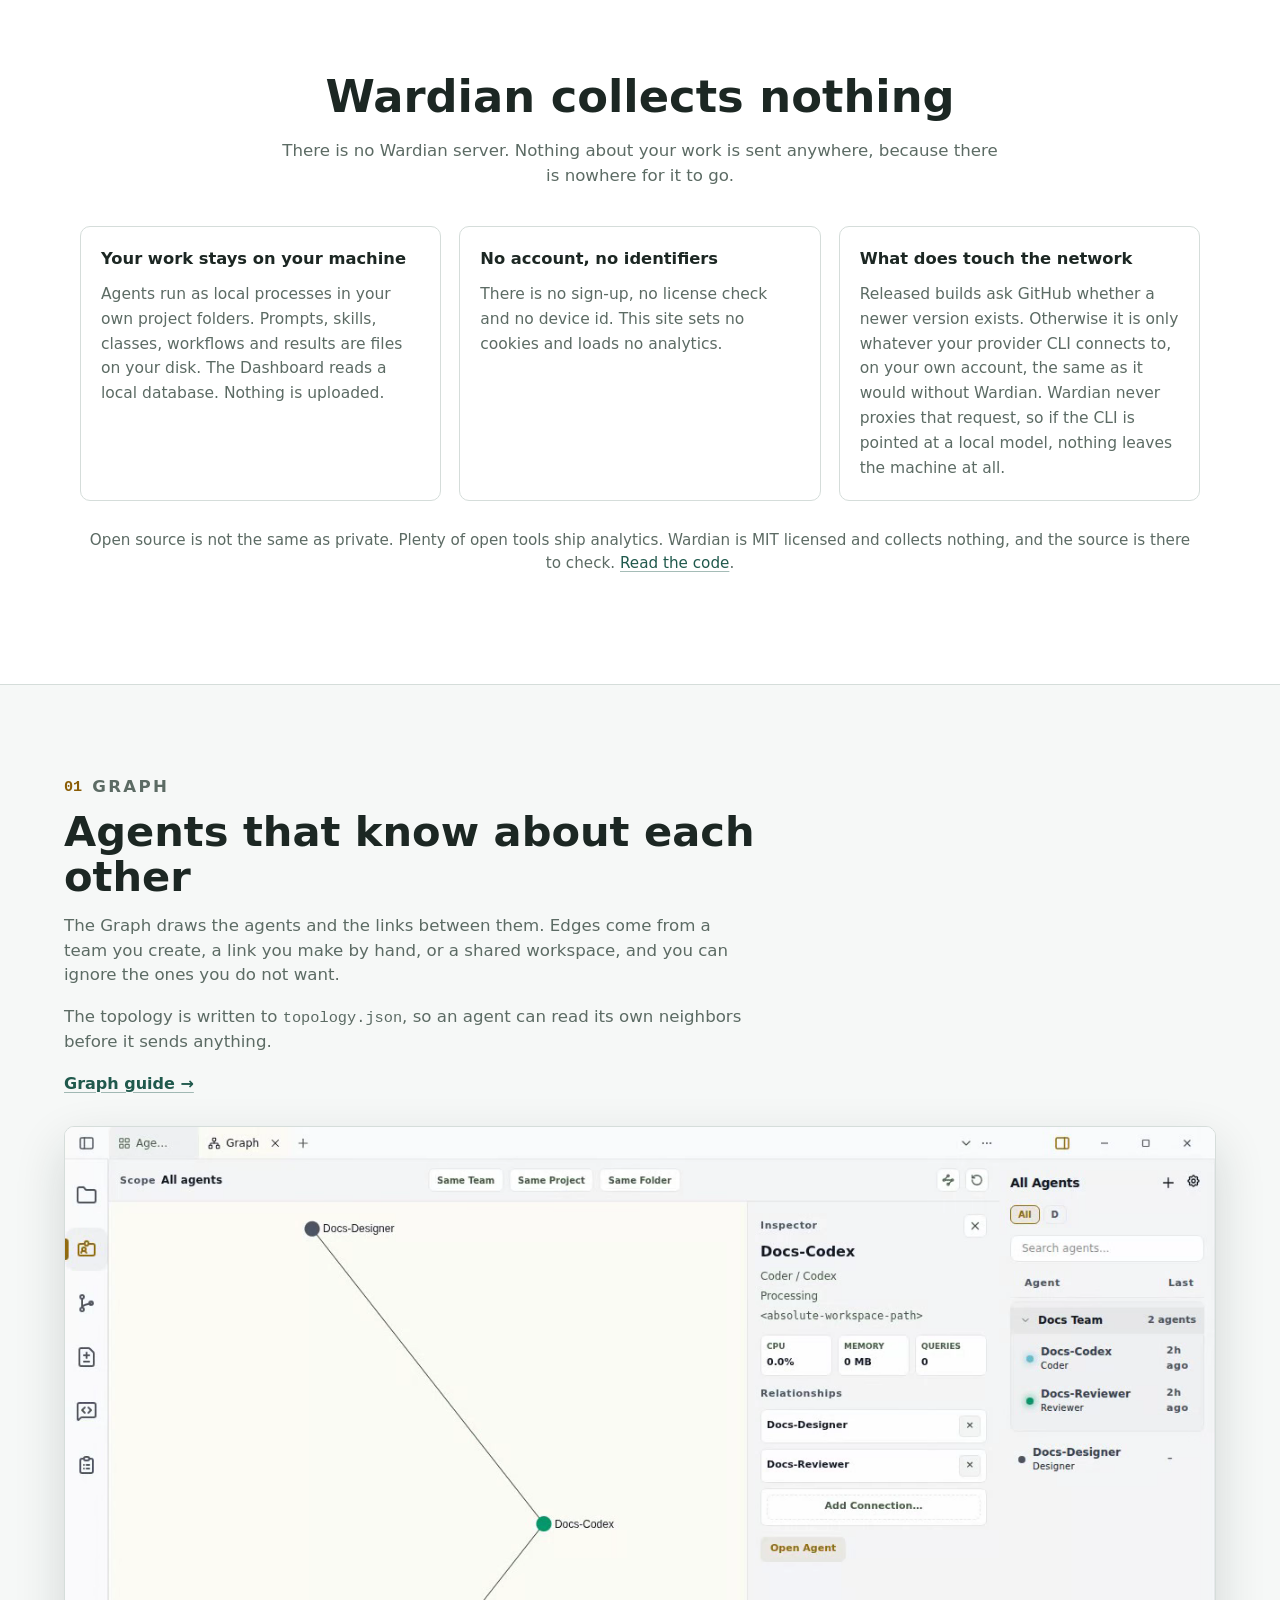
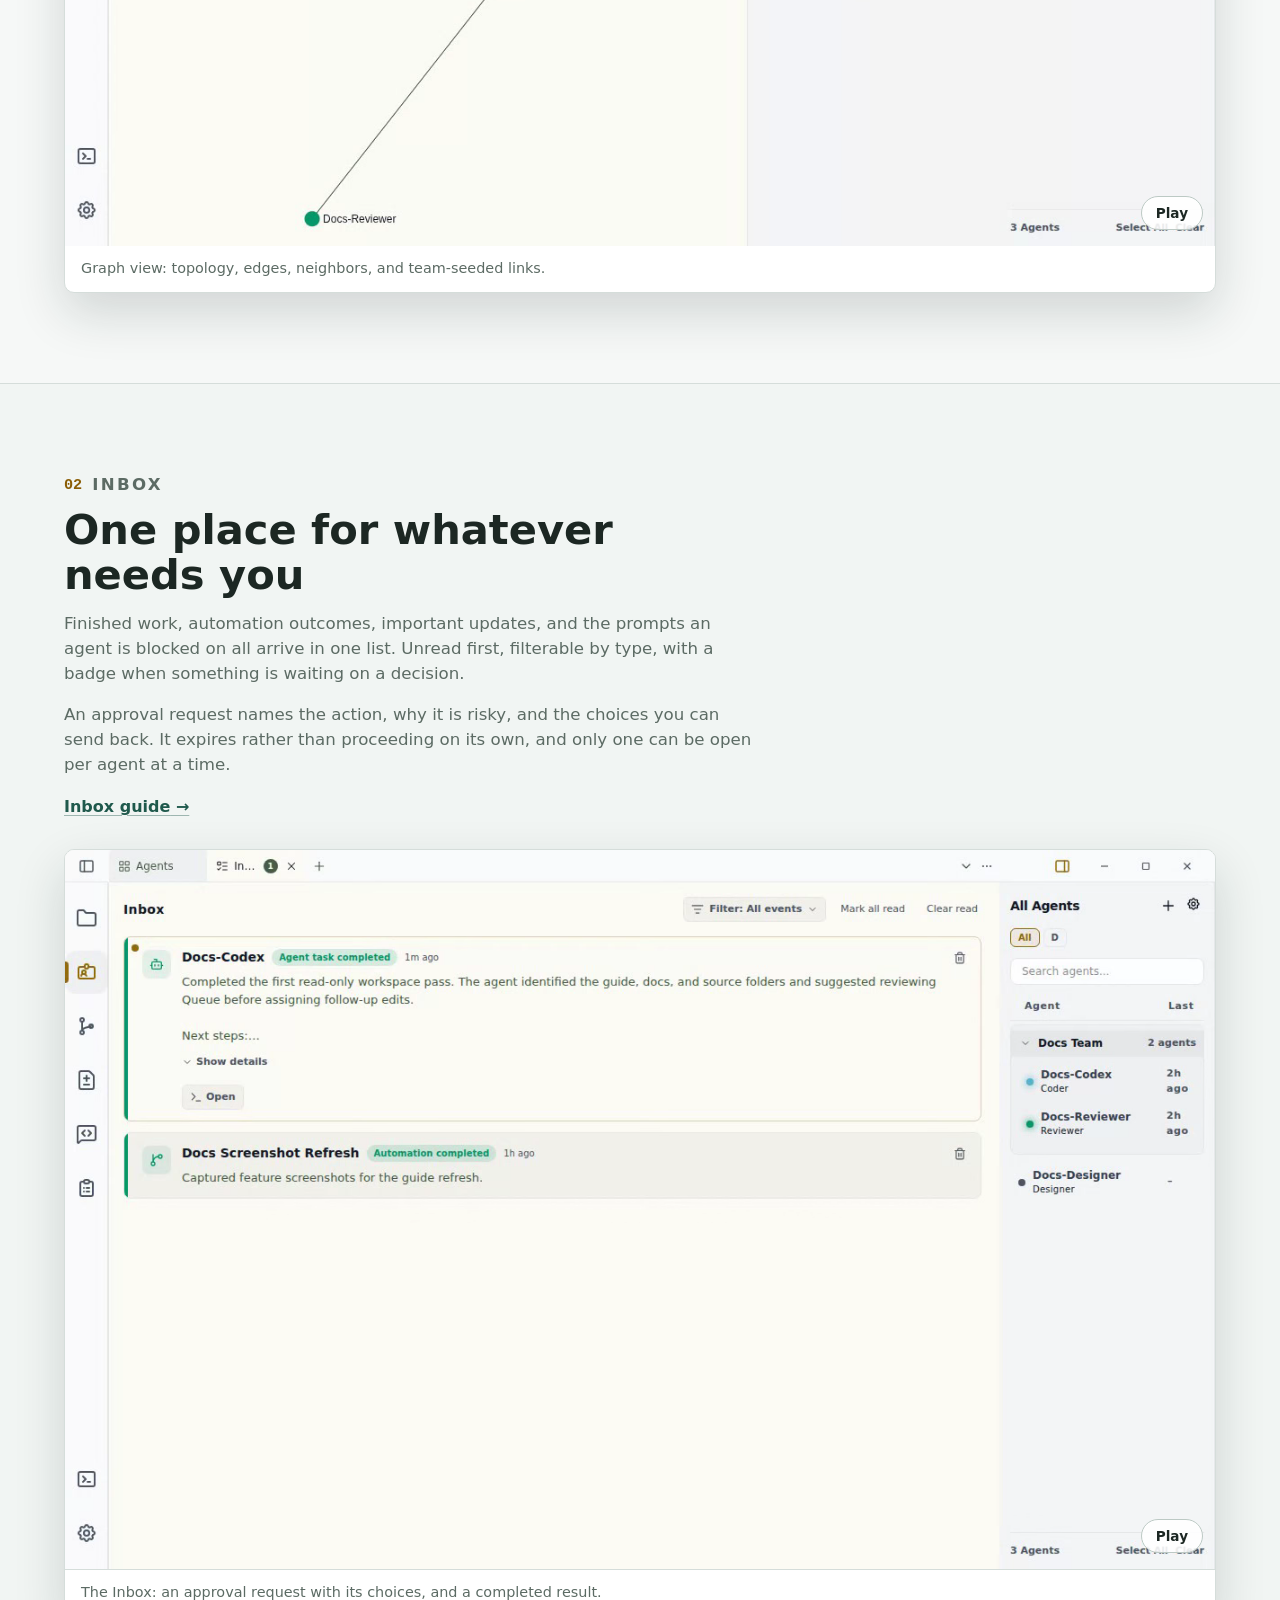
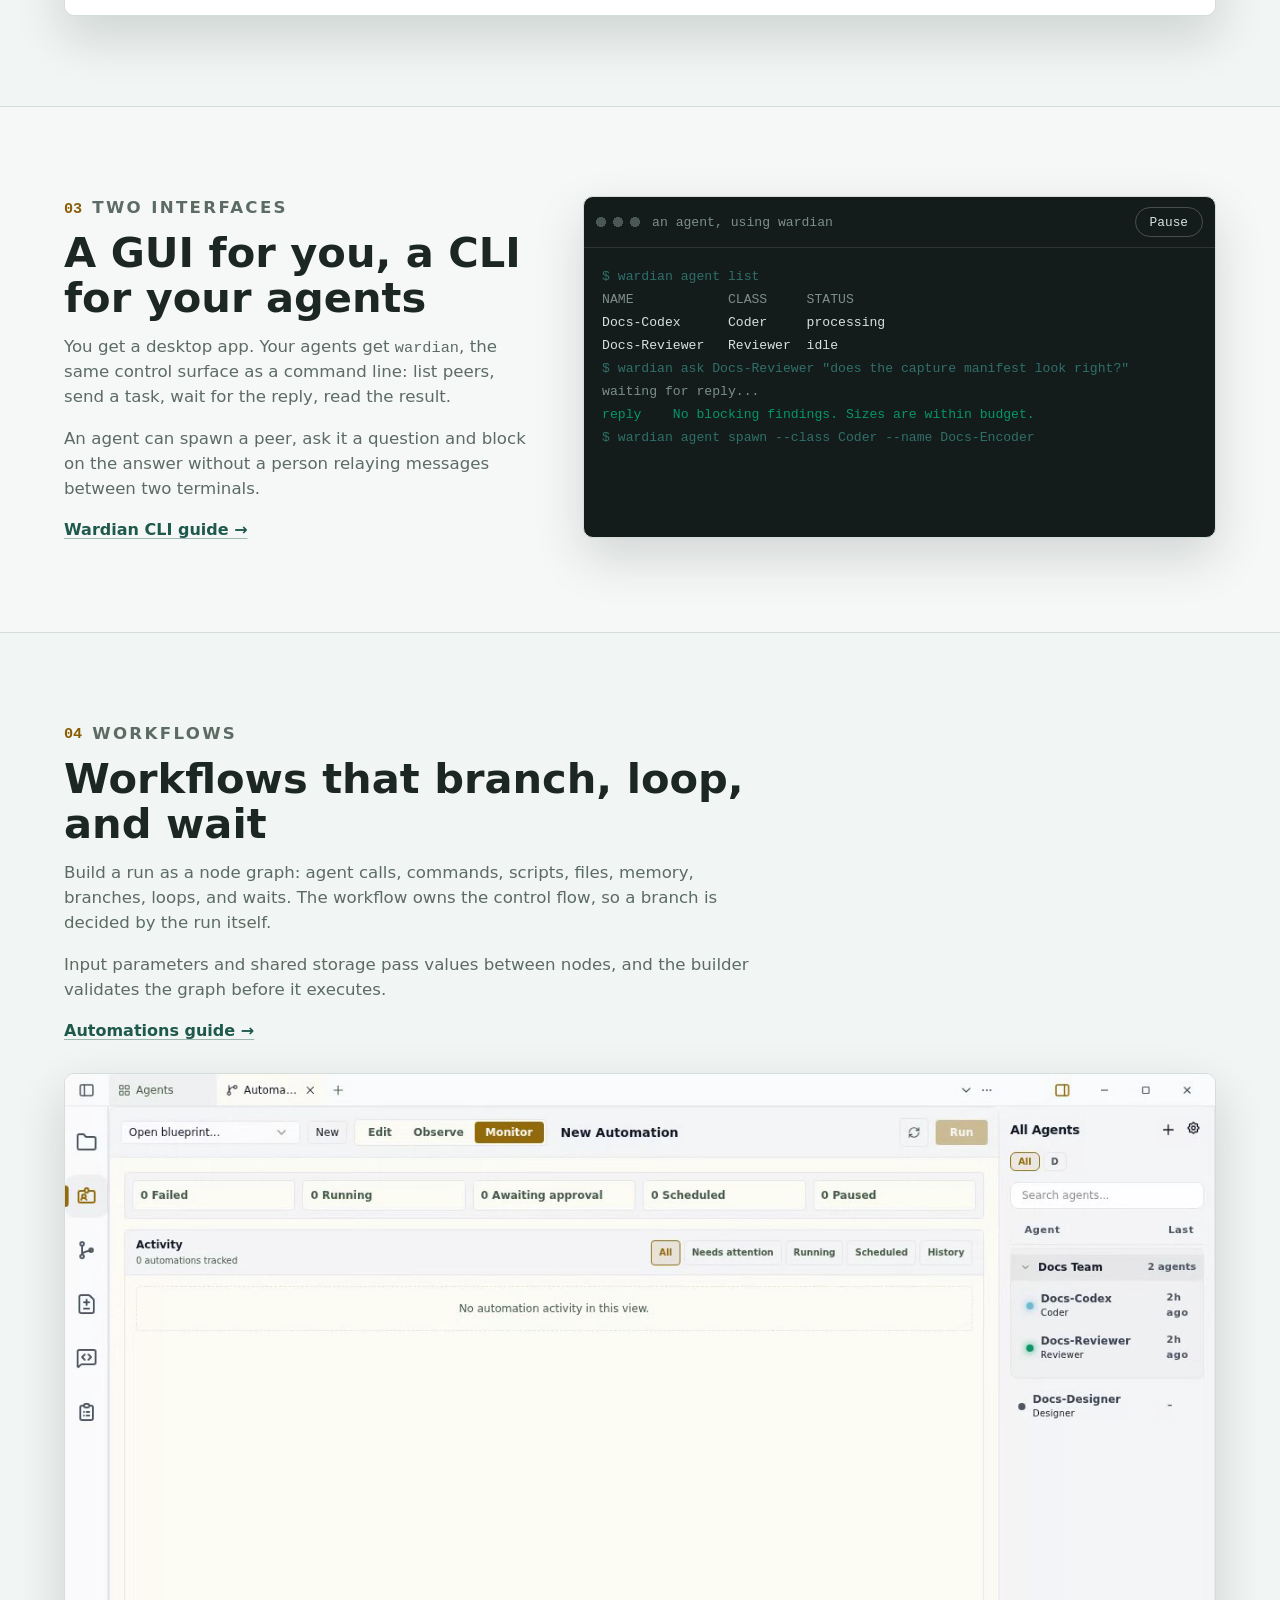
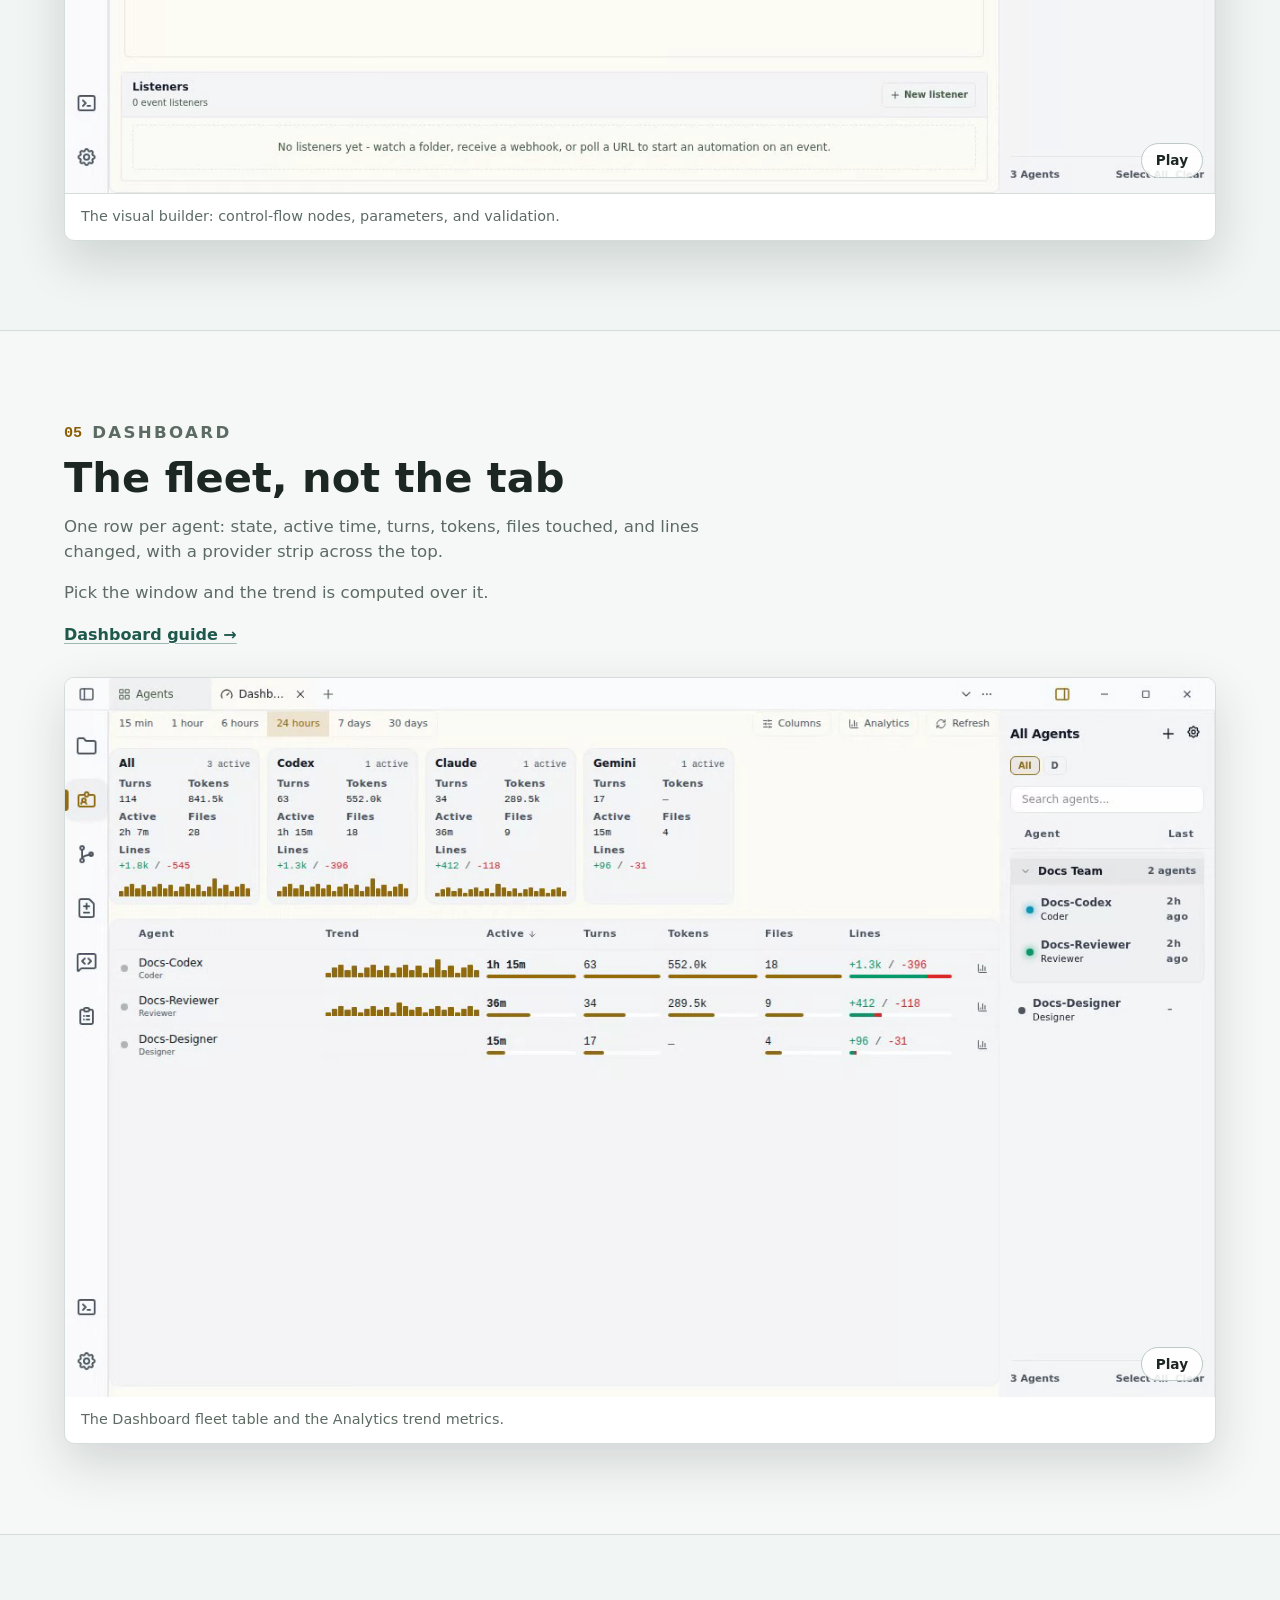
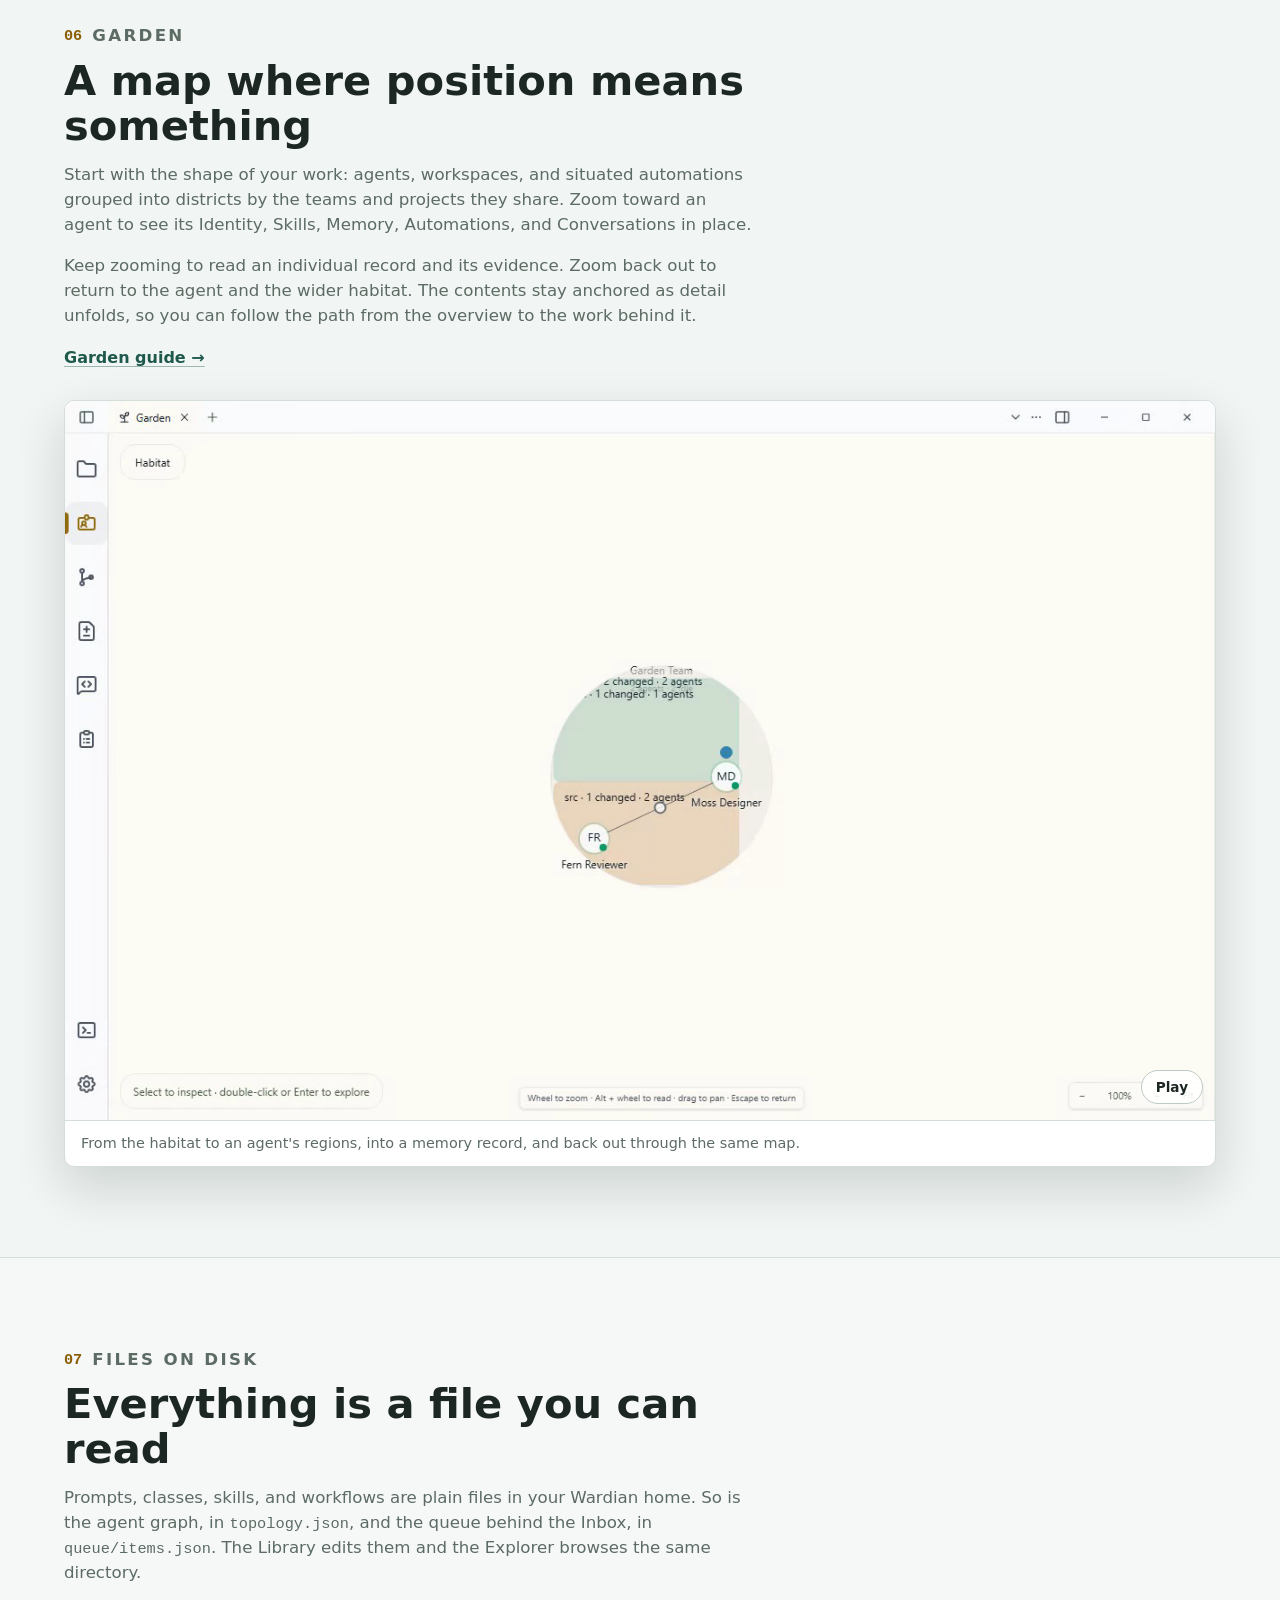
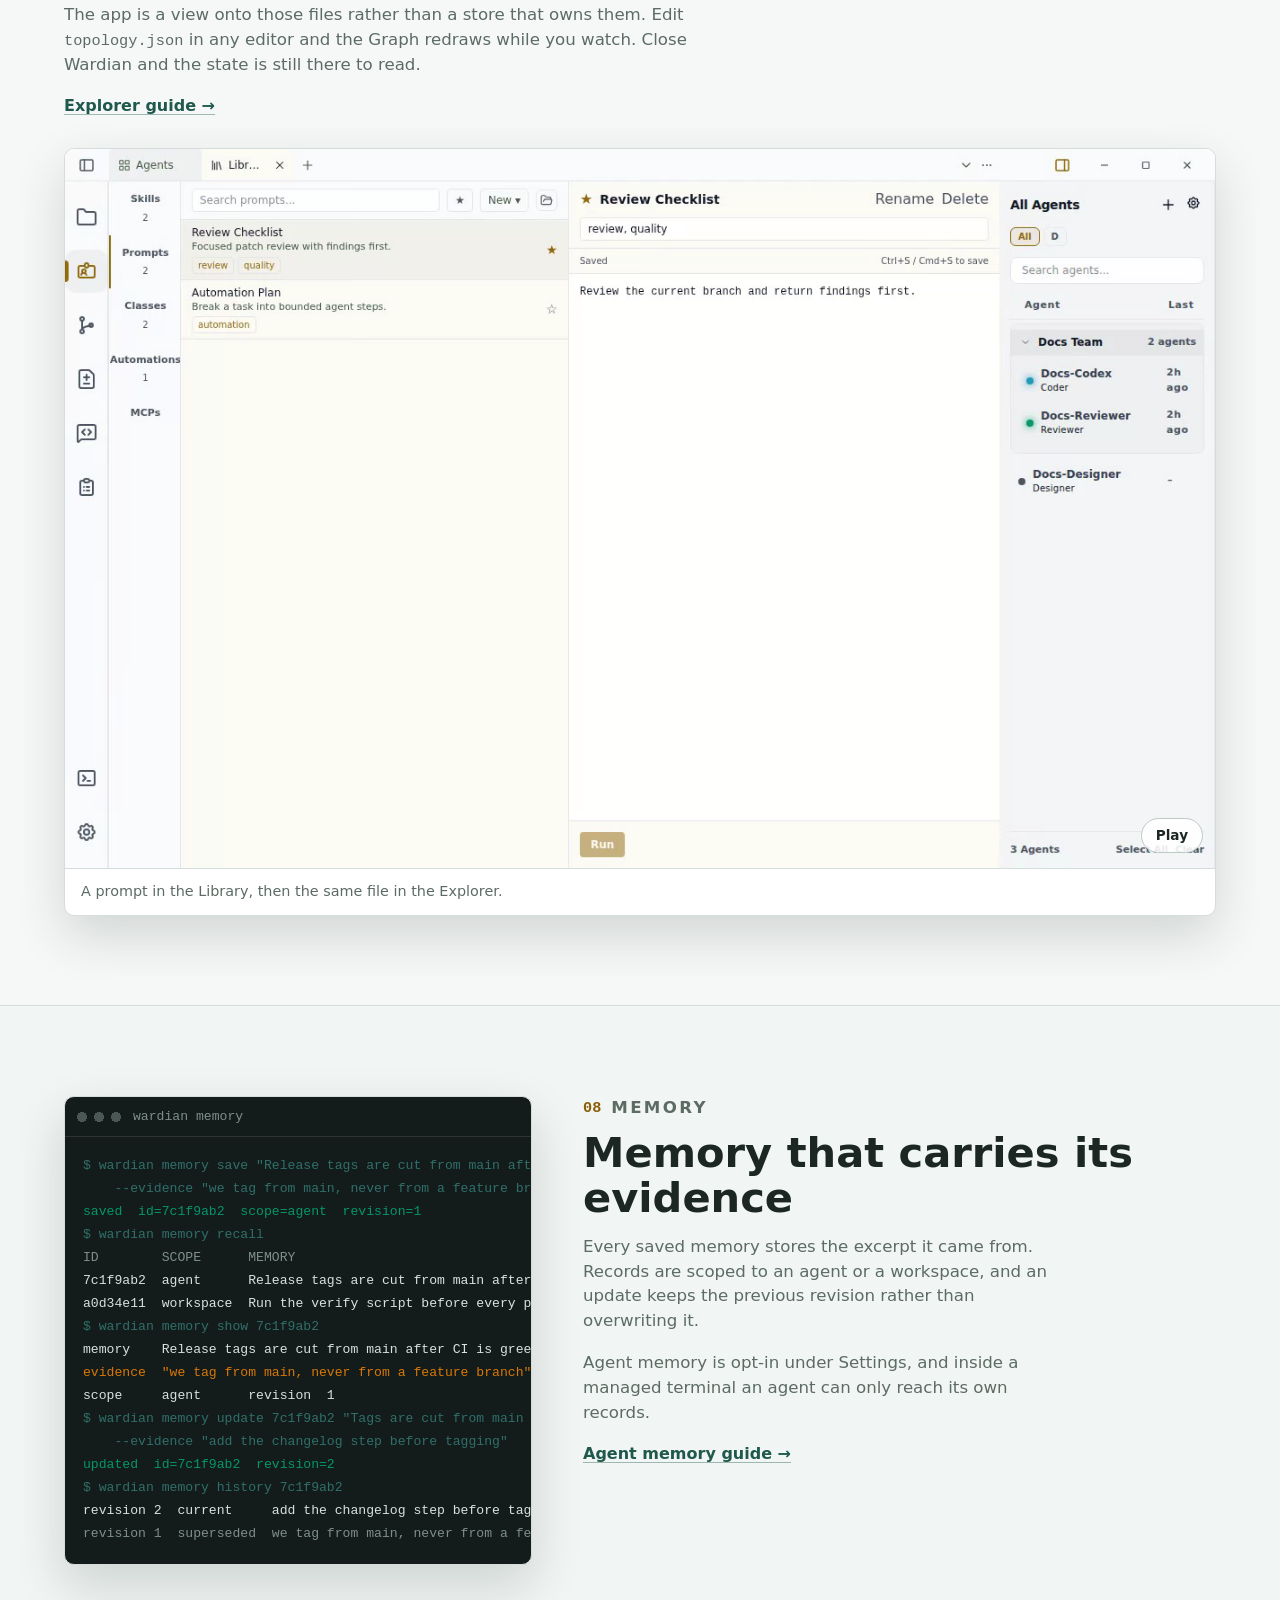
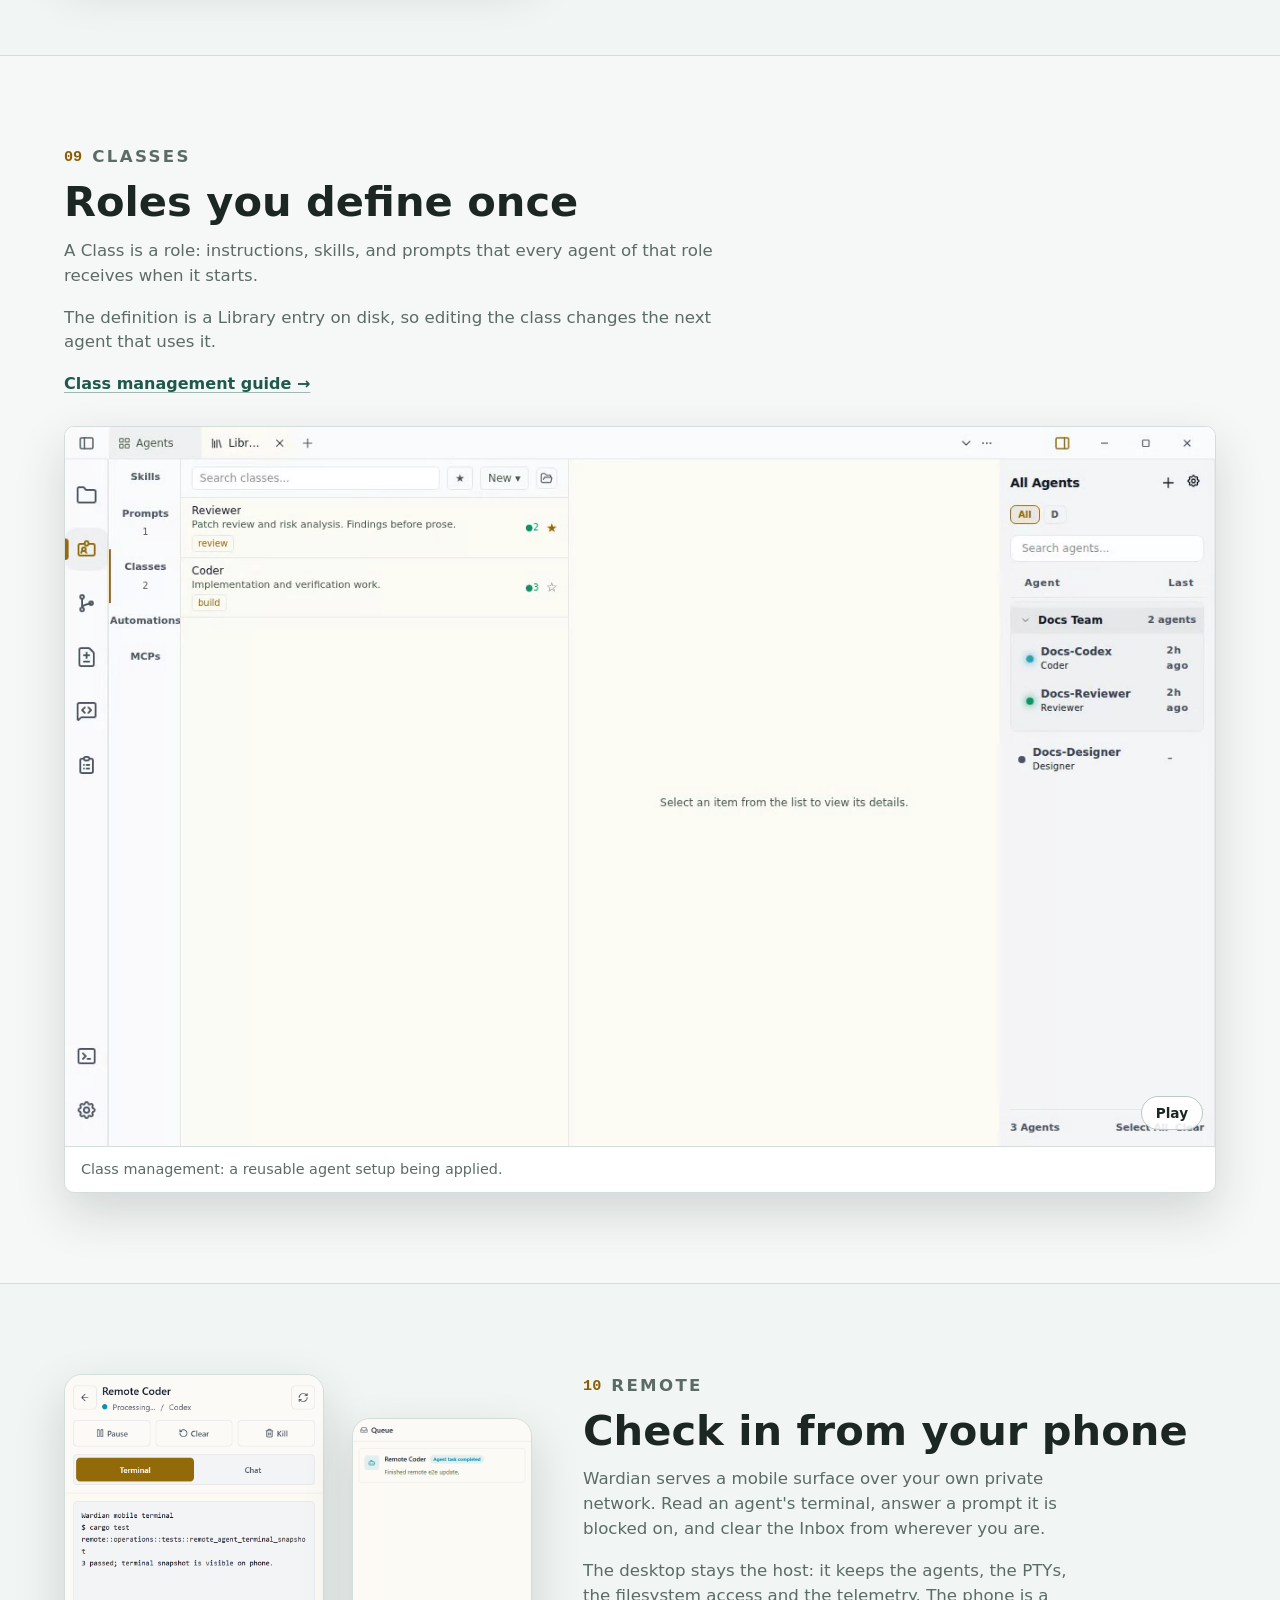
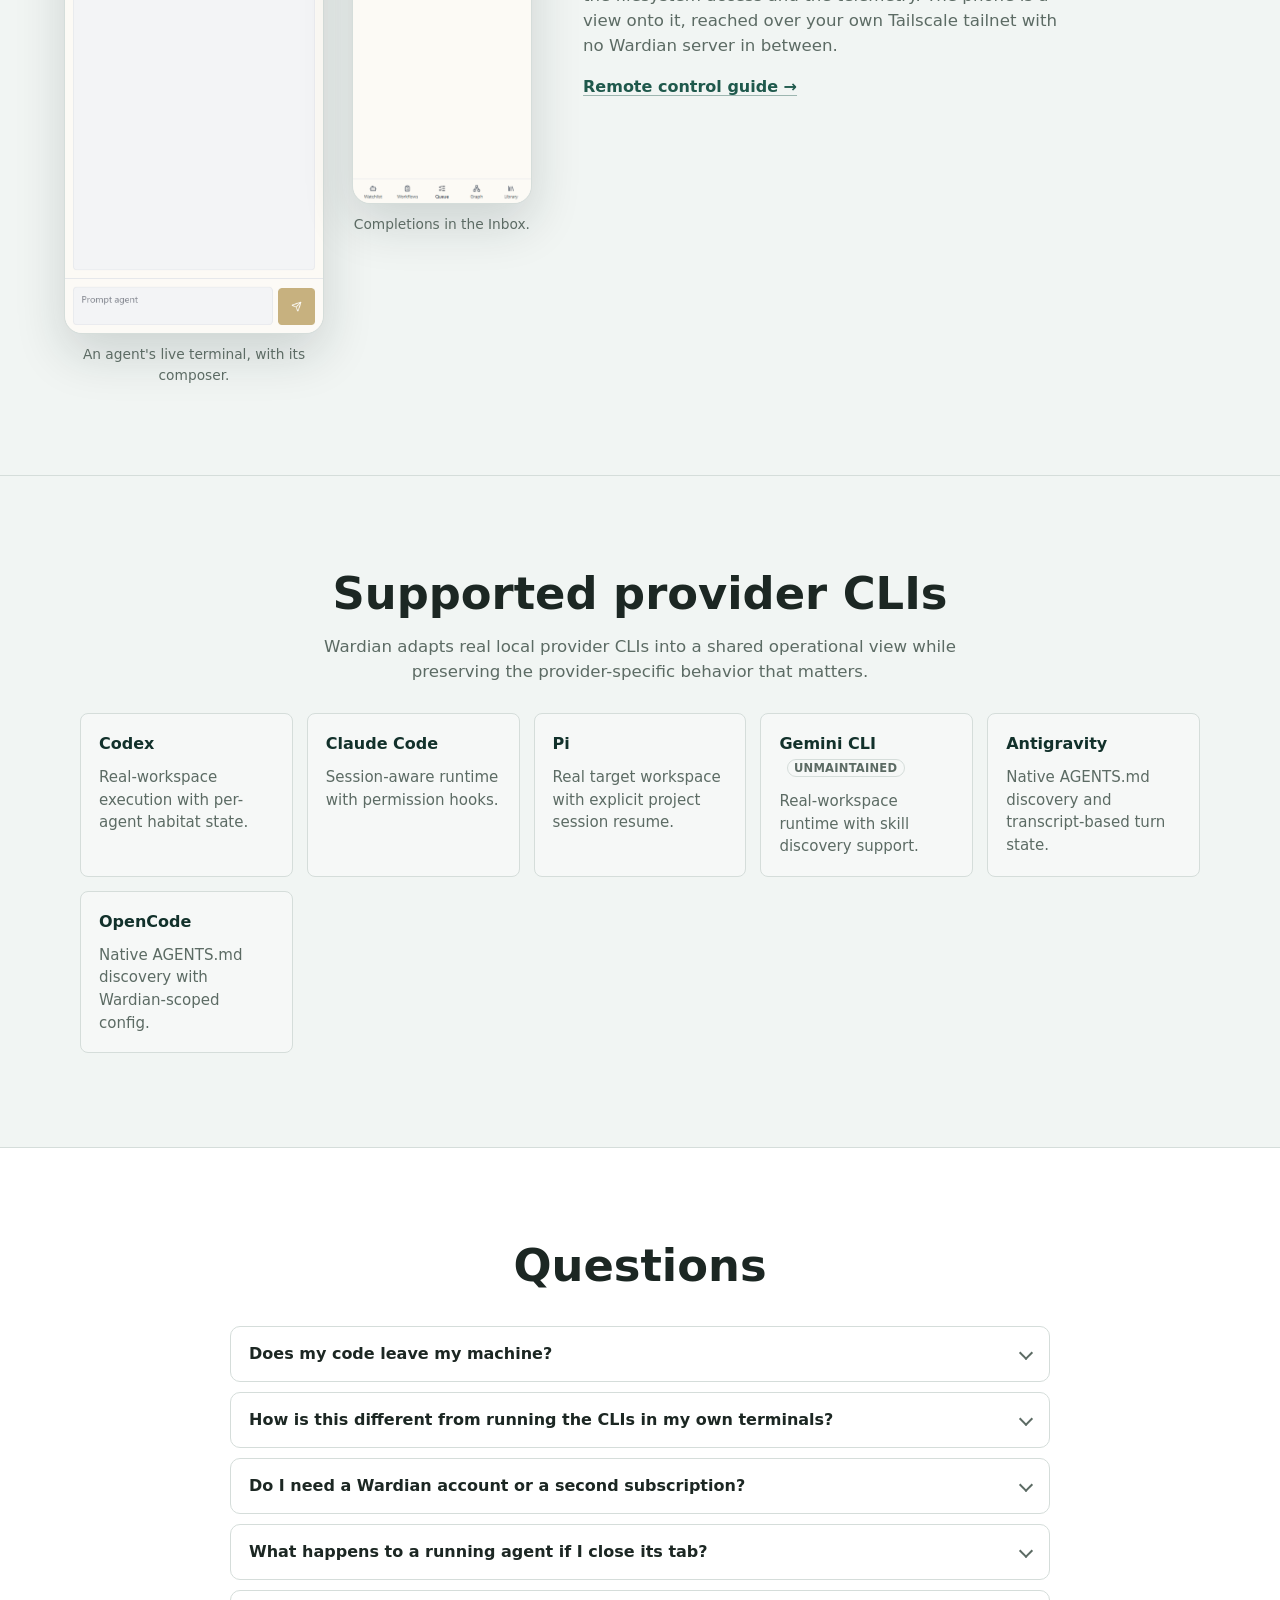
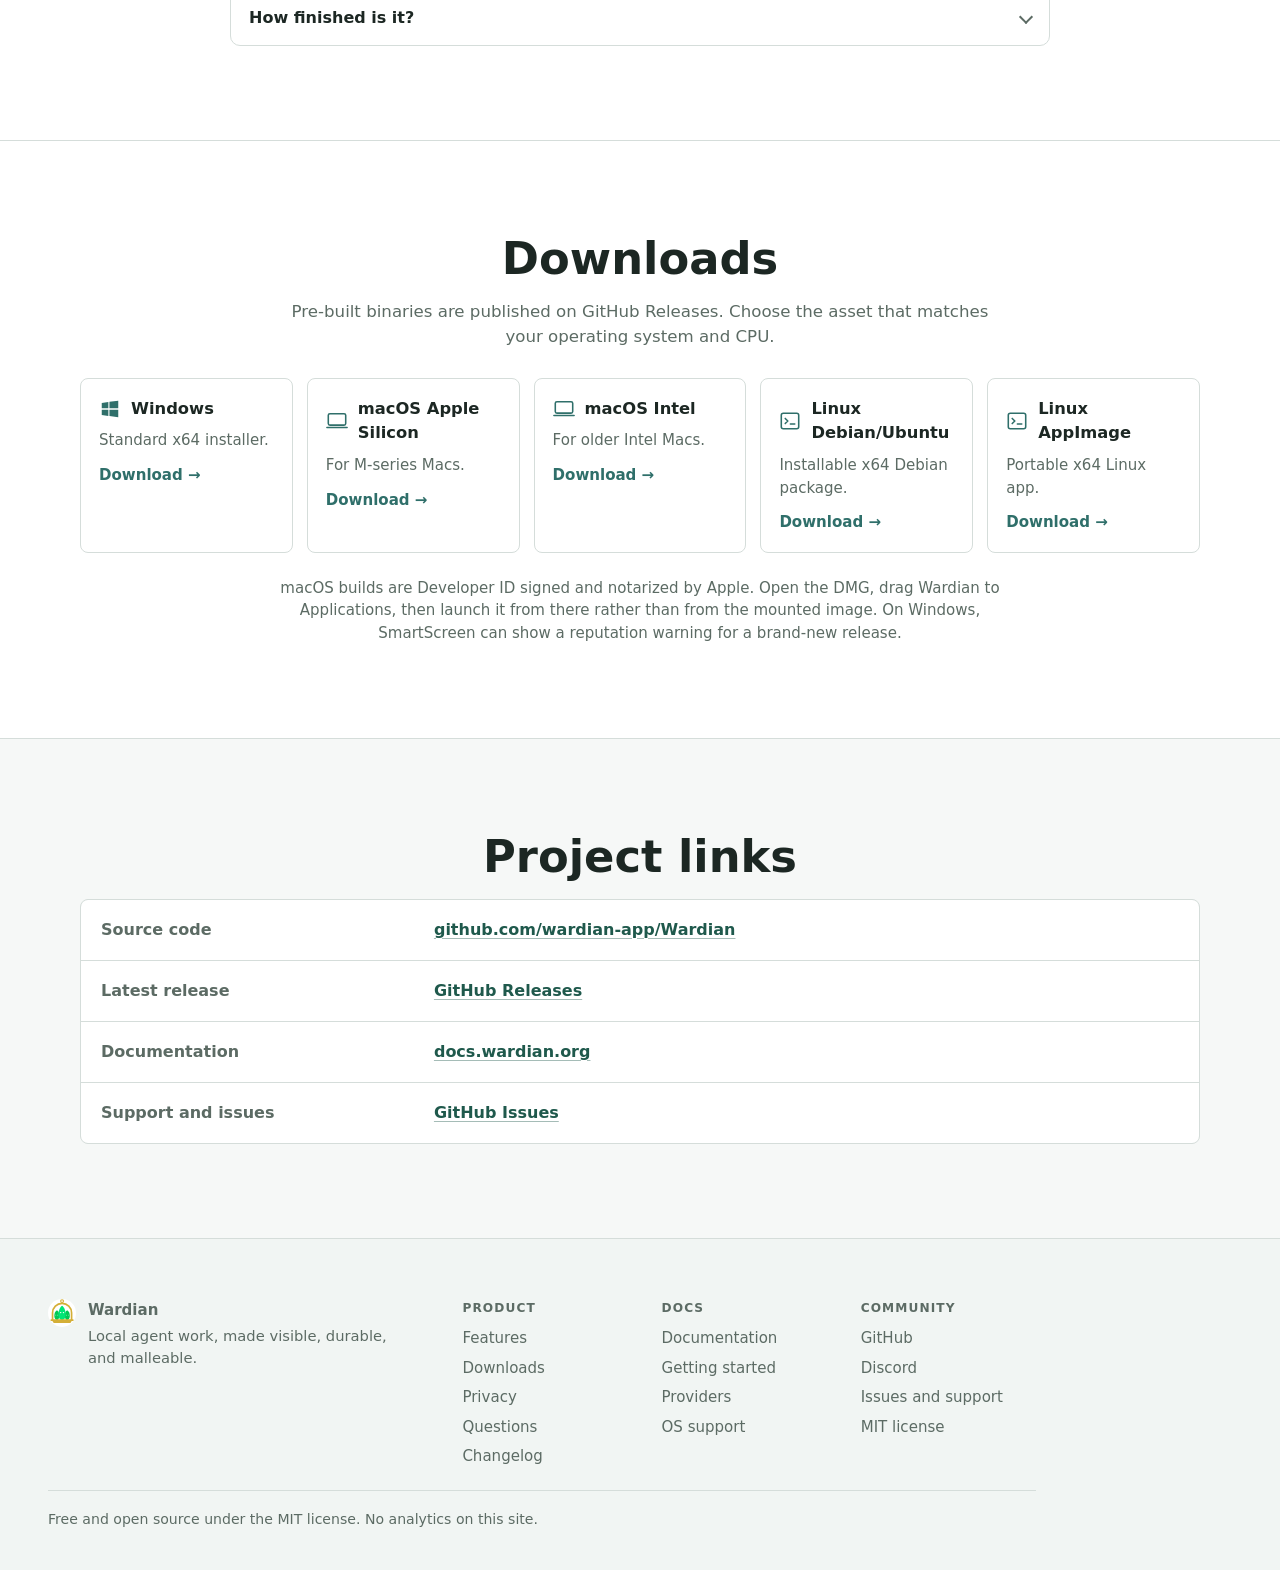
==== commit fa90be55: "fix(site): refresh Garden zoom tour and trim FAQ" ====
--- a/index.html
+++ b/index.html
@@ -382,20 +382,16 @@
               <p class="feature-eyebrow"><span class="feature-index">06</span> Garden</p>
               <h2 id="feature-garden-title">A map where position means something</h2>
               <p>
-                The Garden lays out every agent, automation, and deployed skill
-                so that distance carries information. Two units sit close
-                because they share facts Wardian already records: a workspace, a
-                team, a worktree, a deployment. A shared fact counts for more
-                the rarer it is. Sharing a provider with twenty agents says
-                almost nothing; sharing a worktree with one says a great deal.
-              </p>
-              <p>
-                Districts come from the strongest tie each unit has, and
-                whatever nothing ties anywhere collects in the commons, which is
-                how an unbound automation or a forgotten agent becomes visible.
-                The layout is derived from the roster, the topology, and the
-                schedules every time they change, so nothing sits where it does
-                by accident.
+                Start with the shape of your work: agents, workspaces, and
+                situated automations grouped into districts by the teams and
+                projects they share. Zoom toward an agent to see its Identity,
+                Skills, Memory, Automations, and Conversations in place.
+              </p>
+              <p>
+                Keep zooming to read an individual record and its evidence.
+                Zoom back out to return to the agent and the wider habitat.
+                The contents stay anchored as detail unfolds, so you can follow
+                the path from the overview to the work behind it.
               </p>
               <a class="feature-link" href="https://docs.wardian.org/guide/garden">Garden guide</a>
             </div>
@@ -409,7 +405,7 @@
                 loop
                 playsinline
                 preload="none"
-                aria-label="Silent looping recording of the Wardian Garden, a map arranging agents and automations into districts by what they share."
+                aria-label="Silent looping recording of the Wardian Garden zooming from the habitat overview into an agent's regions and a memory record, then back out."
               >
                 <source data-src="assets/media/garden.webm" type="video/webm">
                 <source data-src="assets/media/garden.mp4" type="video/mp4">
@@ -417,12 +413,12 @@
               <noscript>
                 <img
                   src="assets/media/garden.png"
-                  alt="The Wardian Garden, a map arranging agents and automations into districts by what they share."
+                  alt="A Wardian Garden agent with Identity, Skills, Memory, Automations, and Conversations arranged inside its cell."
                   width="1280"
                   height="800"
                 >
               </noscript>
-              <figcaption>The Garden: agents grouped by what they share, with an unbound automation sitting apart.</figcaption>
+              <figcaption>From the habitat to an agent's regions, into a memory record, and back out through the same map.</figcaption>
             </figure>
           </div>
         </section>
@@ -692,28 +688,6 @@
                 lifecycle change; stopping an agent takes an explicit Pause,
                 Restart Session or Delete, so nothing dies because a window
                 closed.
-              </p>
-            </details>
-
-            <details name="faq">
-              <summary>Does it respect the AGENTS.md and skills I already have?</summary>
-              <p>
-                Yes. Each CLI keeps reading whatever it already reads &mdash;
-                <code>AGENTS.md</code> for Codex, Pi, Antigravity and OpenCode,
-                <code>CLAUDE.md</code> for Claude Code, <code>GEMINI.md</code>
-                for Gemini CLI. Wardian adds its own instruction files and skill
-                roots through that CLI's own mechanism rather than replacing
-                what you have set up.
-              </p>
-            </details>
-
-            <details name="faq">
-              <summary>Do I have to use the desktop app?</summary>
-              <p>
-                No. <code>wardian</code> drives the same backend from a
-                terminal, and it is the same surface agents use: spawn a peer,
-                send a task, wait for a reply, read state, start and stop
-                automations.
               </p>
             </details>
 
